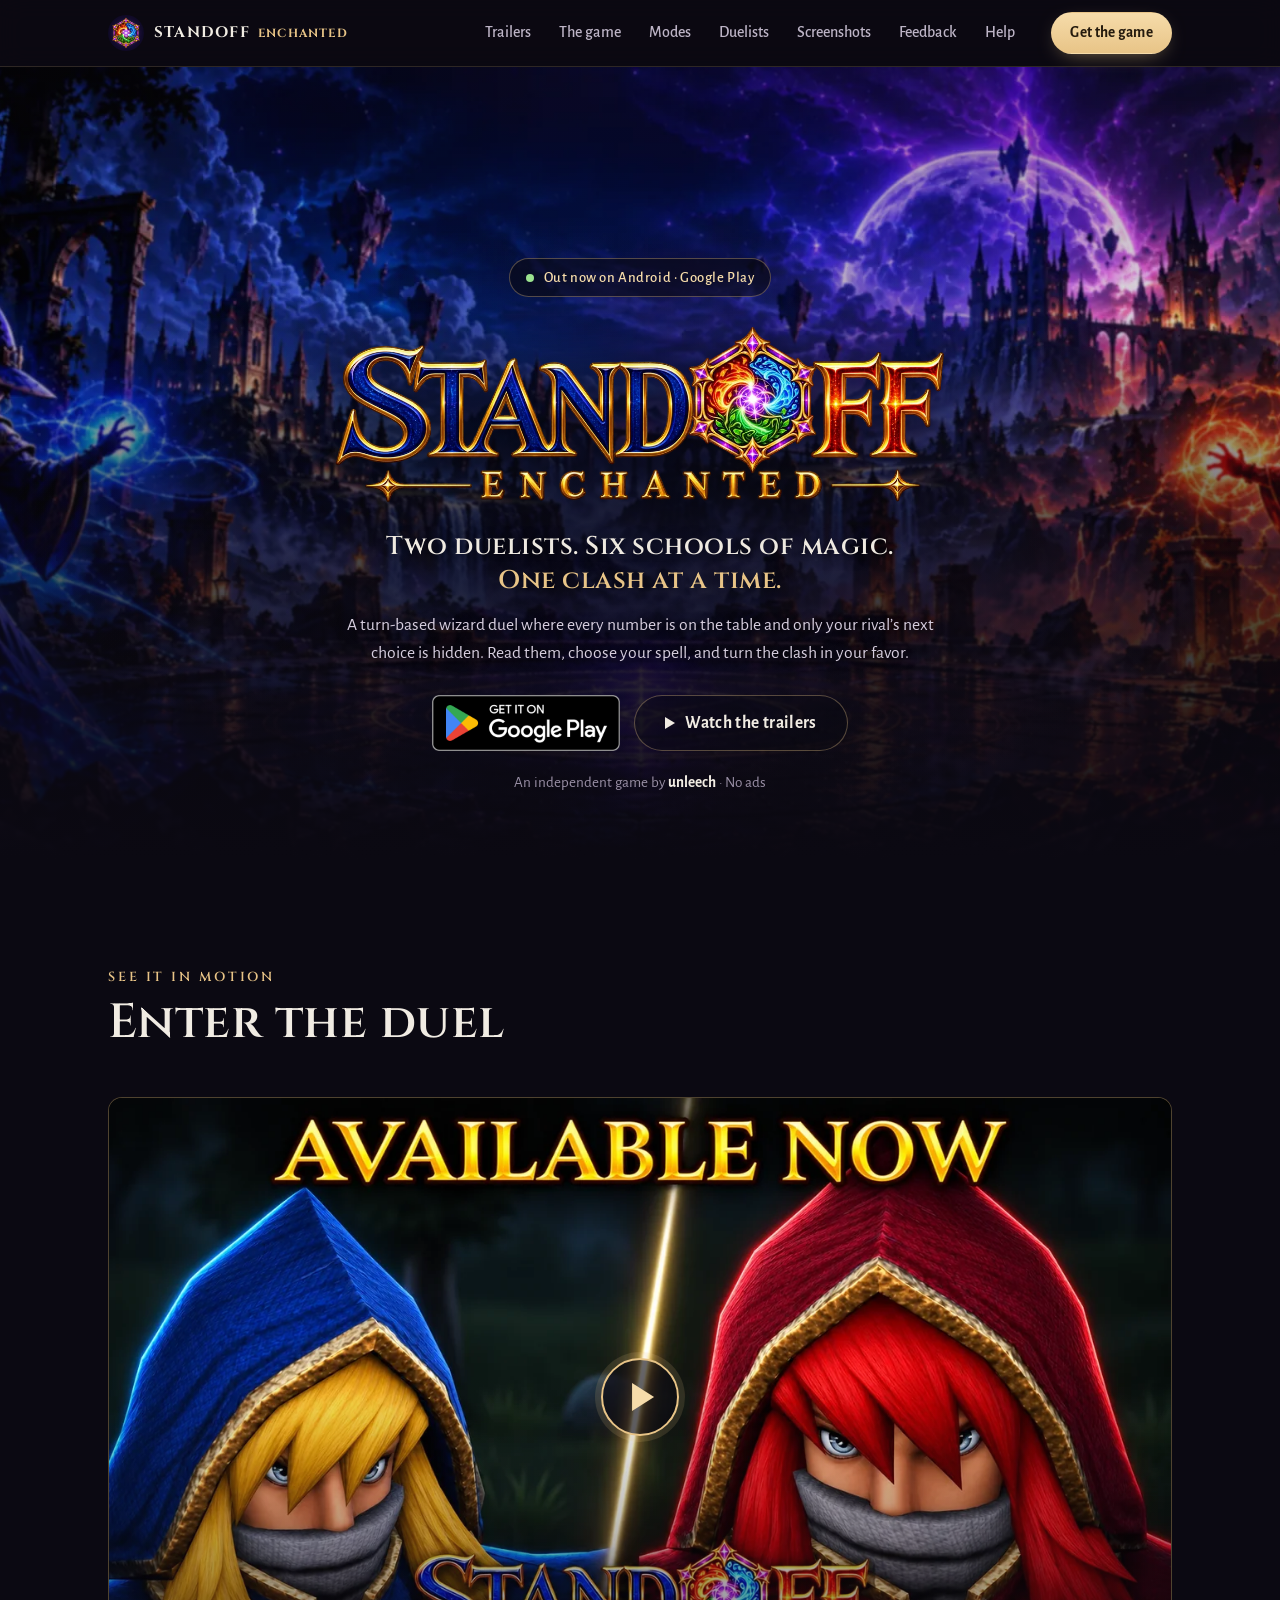
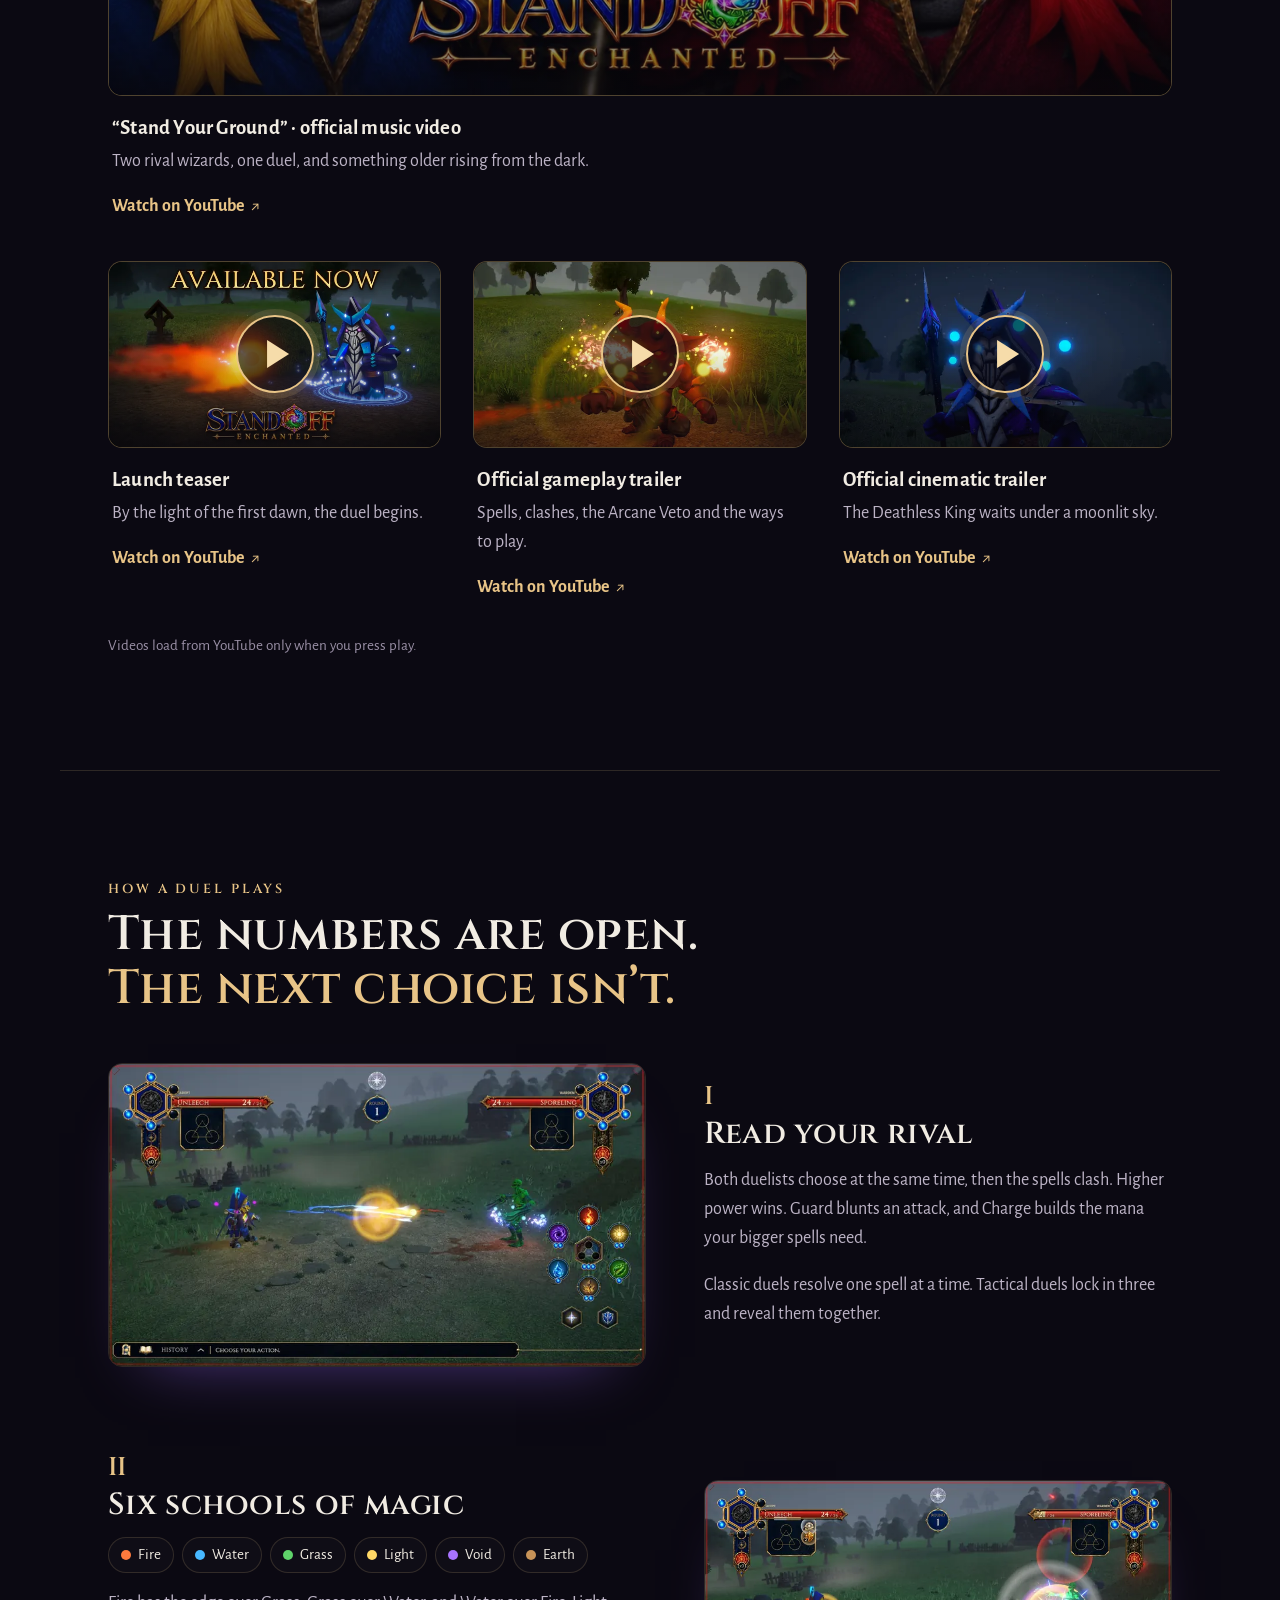
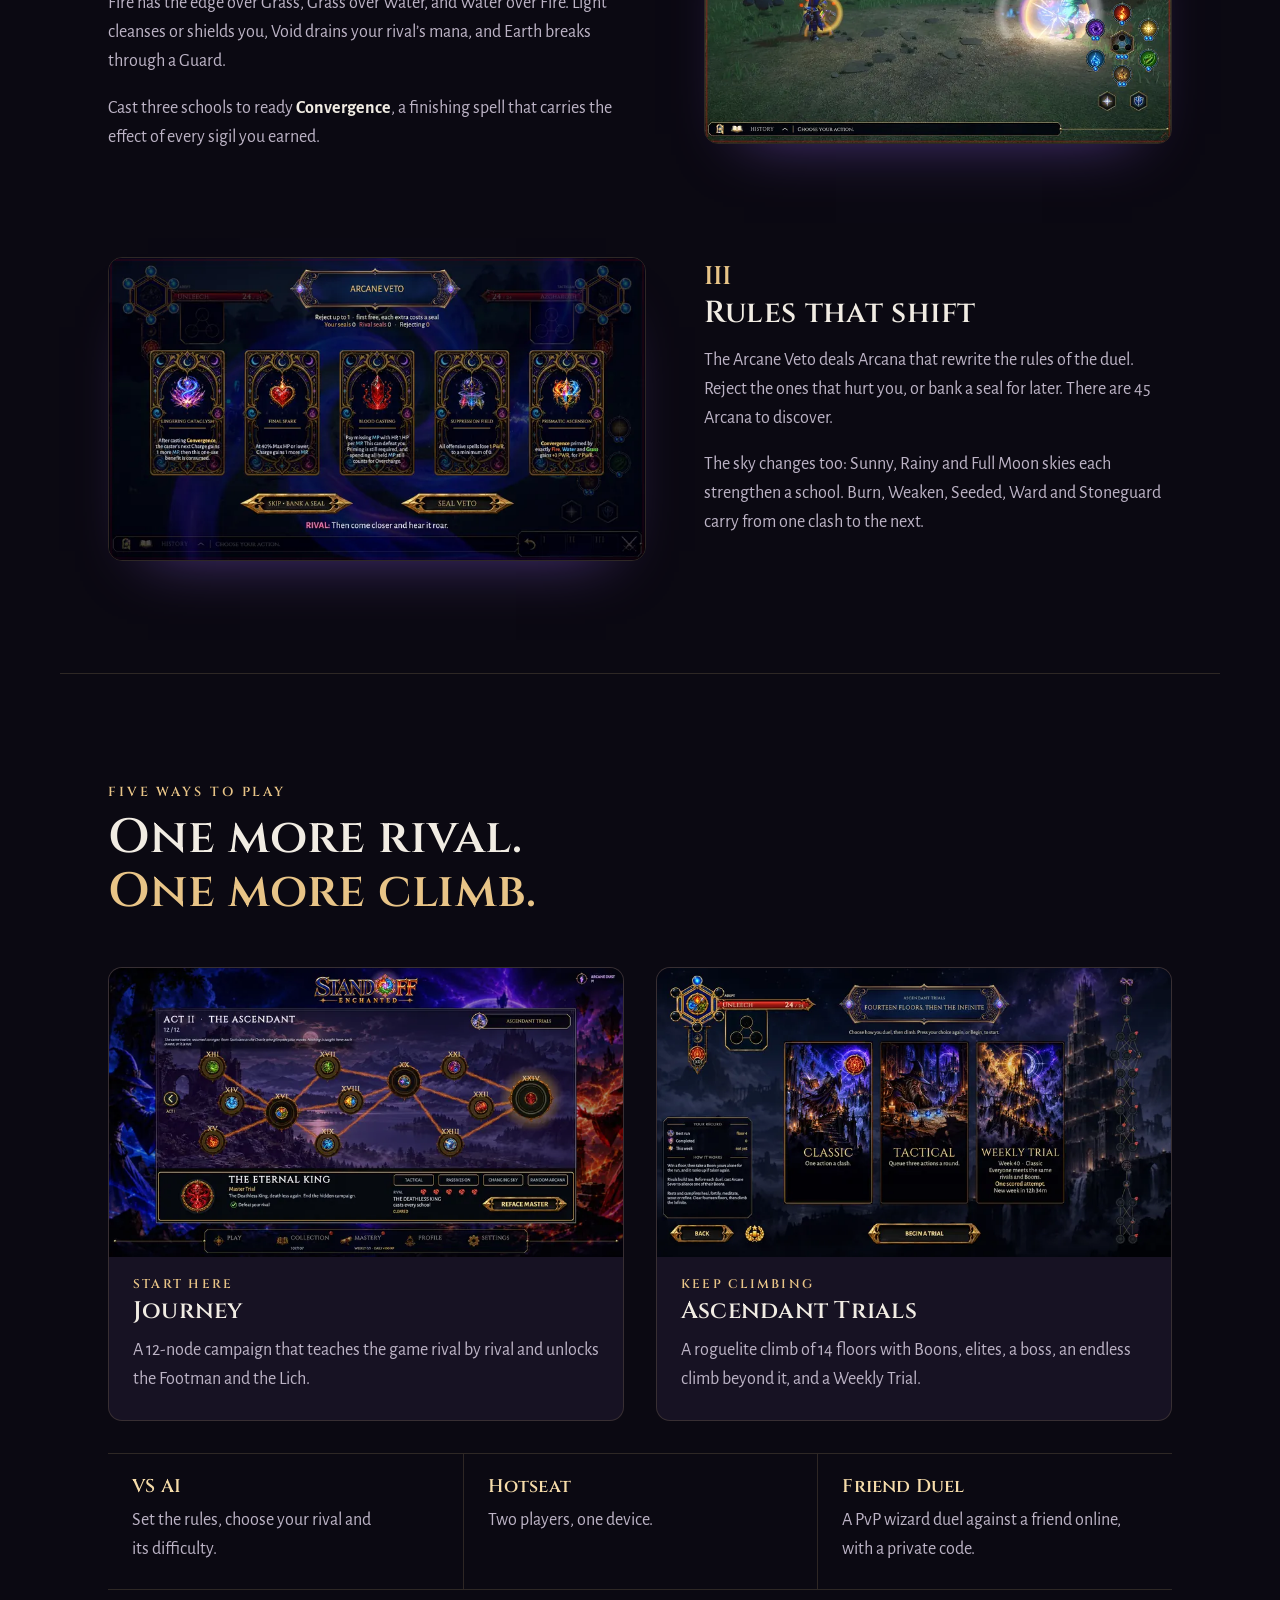
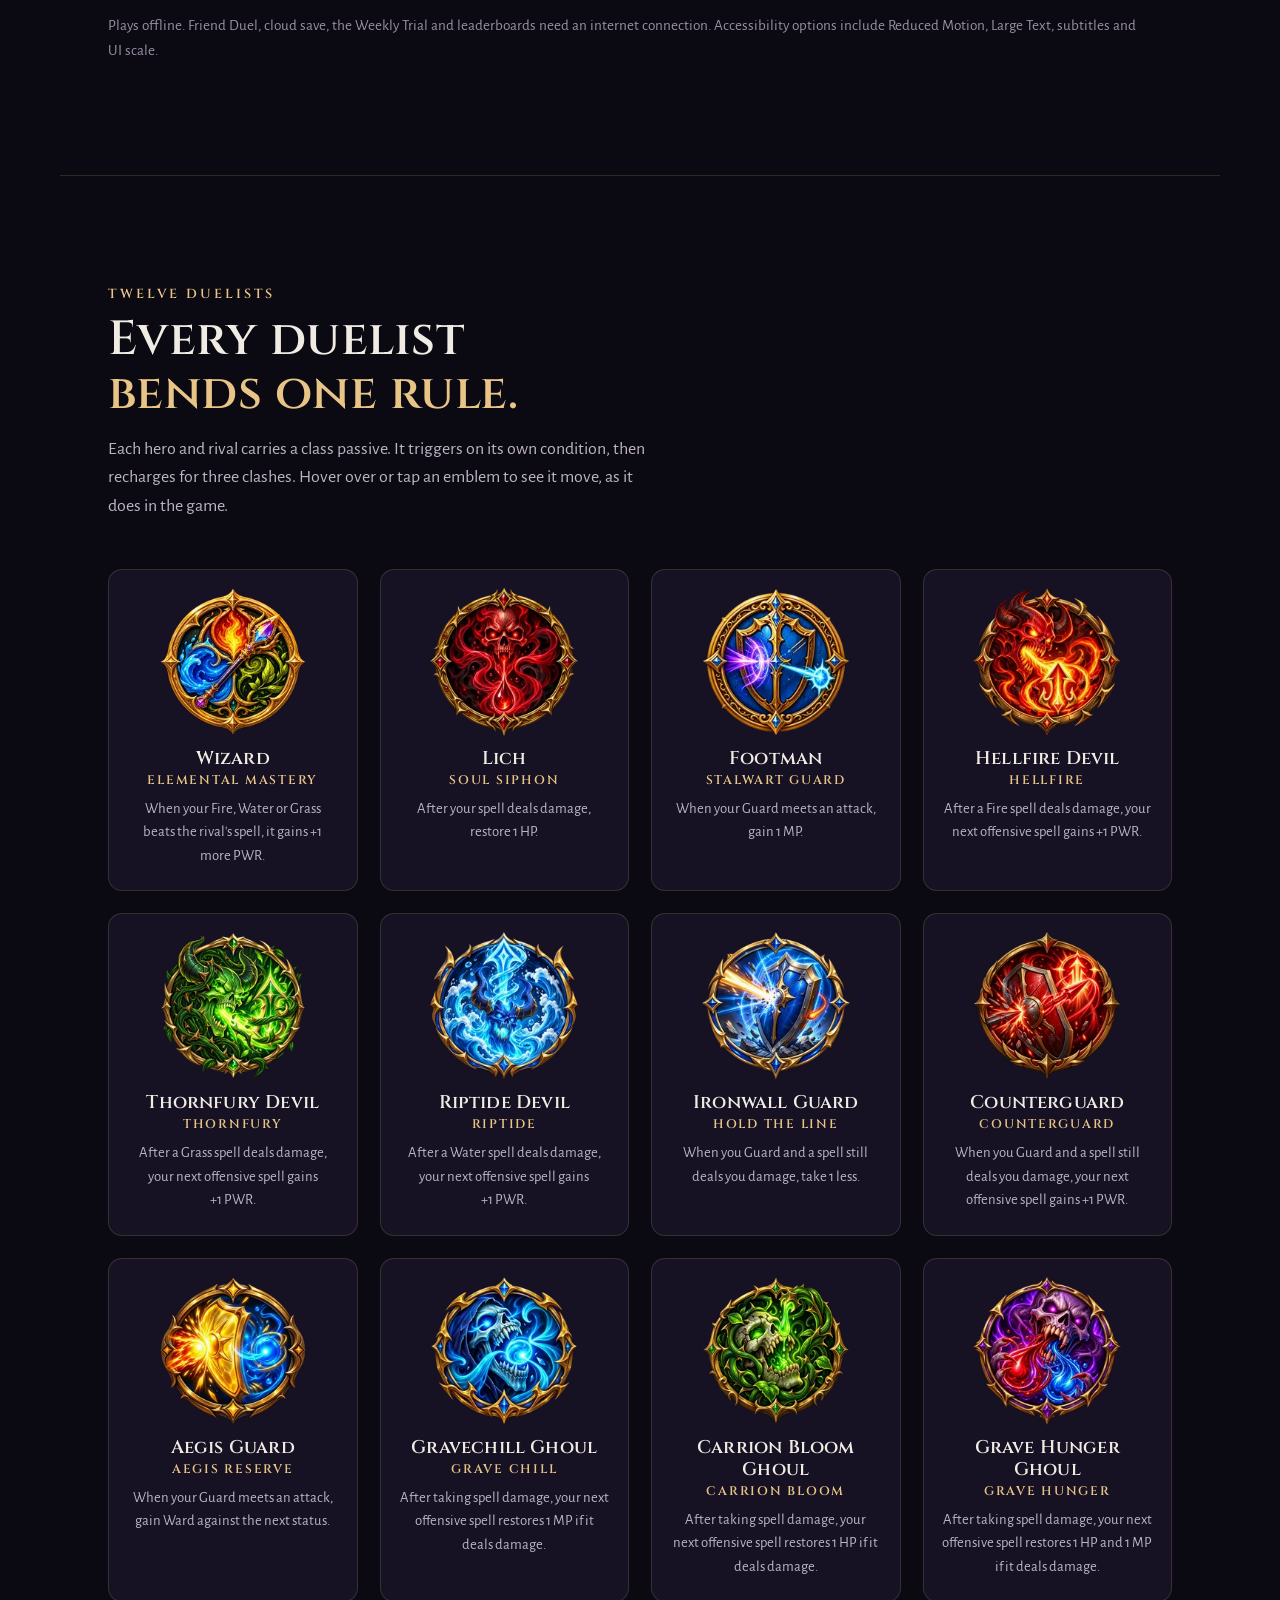
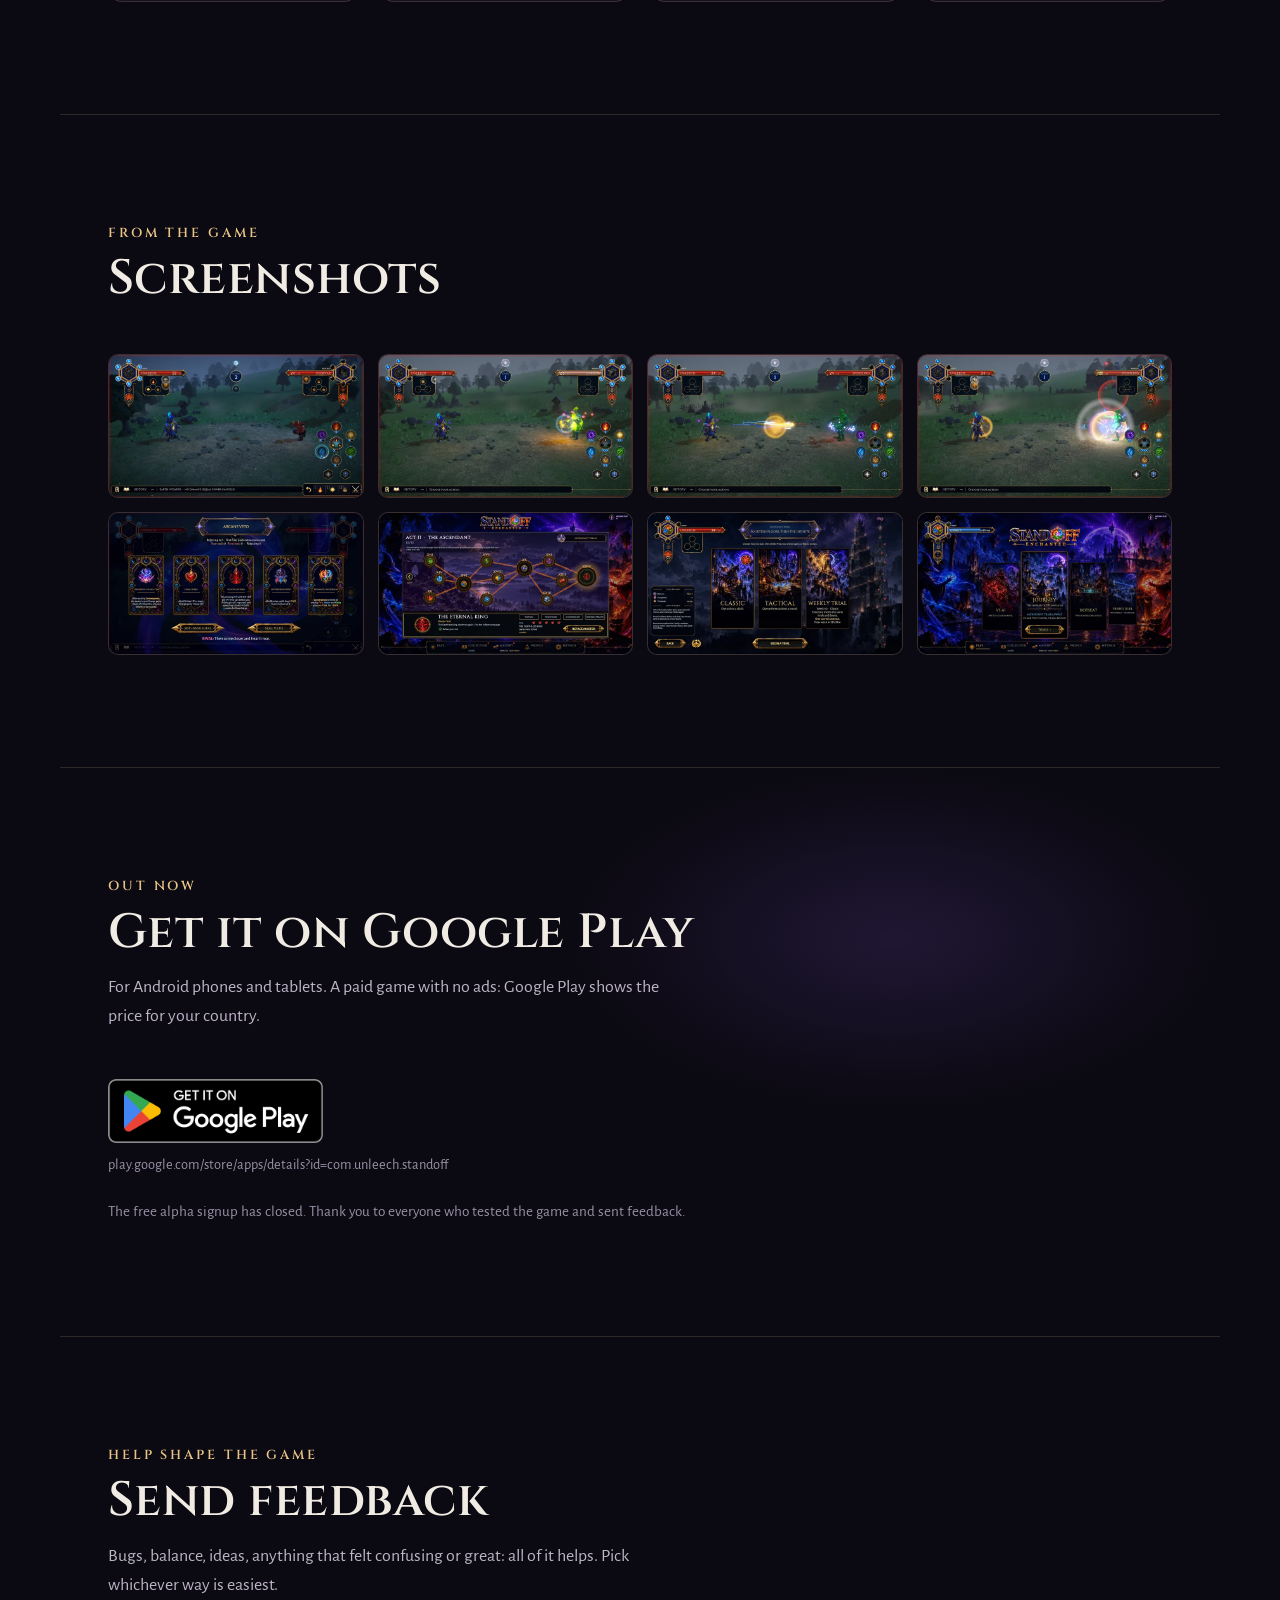
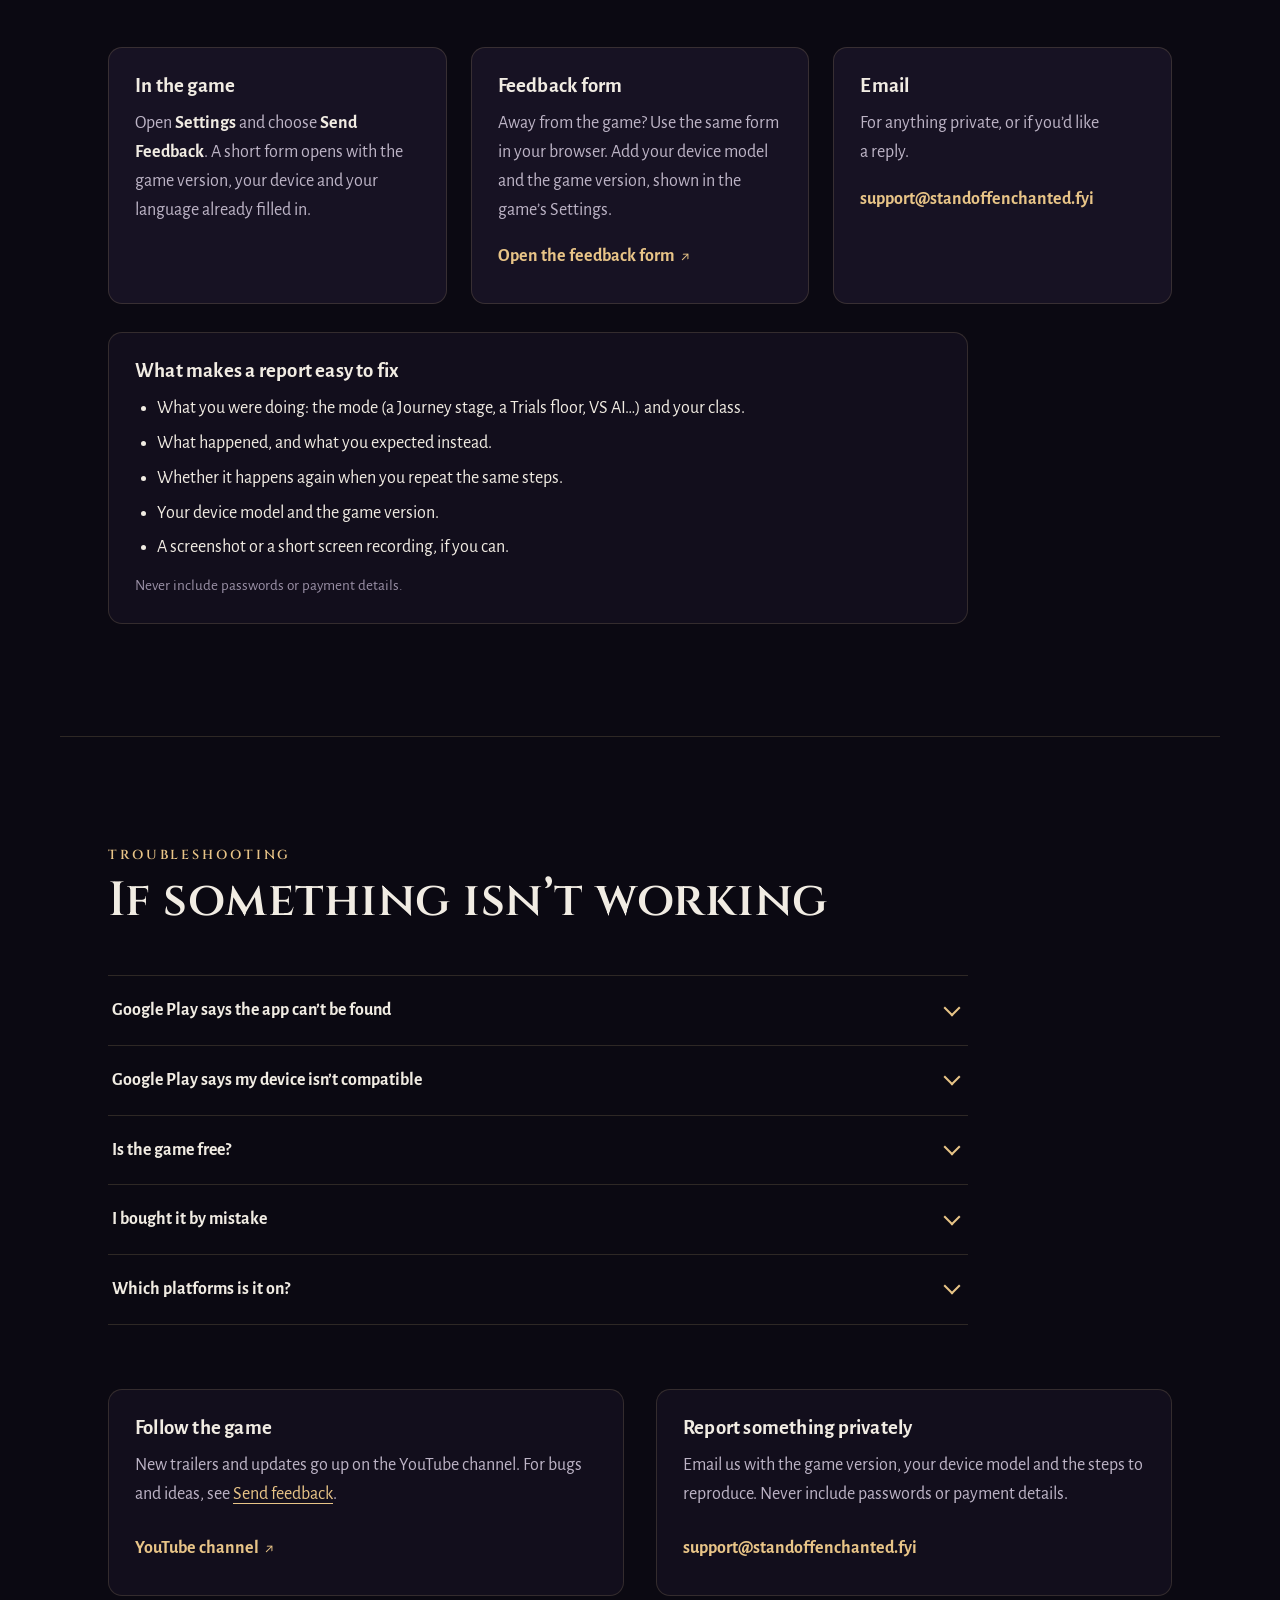
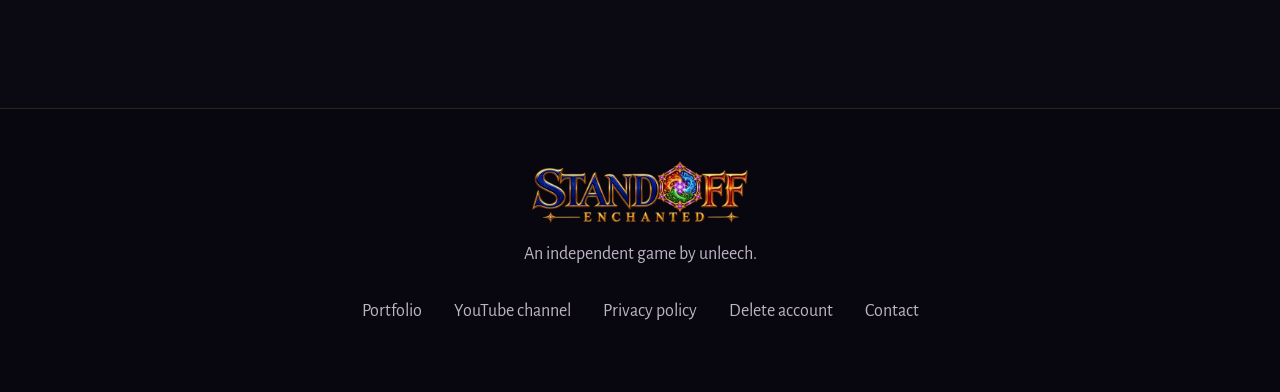
==== index.html @ fff264c3 "No em dashes: the title uses a pipe, the portfolio blurbs a colon or a full stop Co-Authored-By: Cla" ====
<!doctype html>
<html lang="en">
<head>
<meta charset="utf-8">
<meta name="viewport" content="width=device-width,initial-scale=1">
<title>StandOff: Enchanted | Turn-Based Wizard Duels on Android</title>
<meta name="description" content="StandOff: Enchanted is a turn-based wizard duel strategy game by unleech: read your rival, choose your spell, win the clash. Out now on Android.">
<meta name="theme-color" content="#0b0912">
<meta property="og:type" content="website">
<meta property="og:site_name" content="StandOff: Enchanted">
<meta property="og:title" content="StandOff: Enchanted | Turn-Based Wizard Duels on Android">
<meta property="og:description" content="A turn-based wizard duel of spells and mind games. Read your rival, choose your magic, win the clash.">
<meta property="og:url" content="https://standoffenchanted.fyi/">
<meta property="og:image" content="https://standoffenchanted.fyi/assets/og-image.jpg">
<meta property="og:image:width" content="1200">
<meta property="og:image:height" content="630">
<meta property="og:image:alt" content="The StandOff: Enchanted logo over two mages facing each other across a moonlit arena">
<meta name="twitter:card" content="summary_large_image">
<link rel="canonical" href="https://standoffenchanted.fyi/">
<link rel="icon" href="assets/icon.webp">
<link rel="preconnect" href="https://fonts.googleapis.com">
<link rel="preconnect" href="https://fonts.gstatic.com" crossorigin>
<link rel="stylesheet" href="https://fonts.googleapis.com/css2?family=Cinzel:wght@500;600;700&family=Alegreya+Sans:ital,wght@0,400;0,500;0,700;1,400&display=swap">
<link rel="stylesheet" href="style.css">
<script type="application/ld+json">
{
  "@context": "https://schema.org",
  "@graph": [
    {
      "@type": "WebSite",
      "@id": "https://standoffenchanted.fyi/#website",
      "url": "https://standoffenchanted.fyi/",
      "name": "StandOff: Enchanted",
      "publisher": { "@id": "https://standoffenchanted.fyi/#unleech" }
    },
    {
      "@type": "Person",
      "@id": "https://standoffenchanted.fyi/#unleech",
      "name": "unleech",
      "url": "https://standoffenchanted.fyi/portfolio/",
      "email": "mailto:support@standoffenchanted.fyi",
      "sameAs": [
        "https://www.youtube.com/@StandOffEnchanted"
      ]
    },
    {
      "@type": "VideoGame",
      "@id": "https://standoffenchanted.fyi/#game",
      "name": "StandOff: Enchanted",
      "url": "https://standoffenchanted.fyi/",
      "description": "A turn-based wizard duel strategy game. Two duelists, six schools of magic, one clash at a time. Read your rival, choose your spell, and turn the clash in your favor.",
      "keywords": "wizard duel, turn-based strategy, spell battle, fantasy duel, magic, PvP, roguelite",
      "image": "https://standoffenchanted.fyi/assets/og-image.jpg",
      "genre": ["Strategy", "Turn-based strategy", "Fantasy"],
      "gamePlatform": "Android",
      "operatingSystem": "Android",
      "applicationCategory": "Game",
      "playMode": ["SinglePlayer", "MultiPlayer"],
      "author": { "@id": "https://standoffenchanted.fyi/#unleech" },
      "publisher": { "@id": "https://standoffenchanted.fyi/#unleech" },
      "sameAs": [
        "https://www.youtube.com/@StandOffEnchanted",
        "https://play.google.com/store/apps/details?id=com.unleech.standoff"
      ],
      "trailer": [
        {
          "@type": "VideoObject",
          "name": "StandOff: Enchanted \"Stand Your Ground\" (Official Music Video)",
          "description": "Two rival wizards, one duel, and the Lich rising from the dark: the release music video for StandOff: Enchanted, captured in-engine.",
          "thumbnailUrl": "https://standoffenchanted.fyi/assets/video-stand-your-ground-1280.webp",
          "uploadDate": "2026-11-18",
          "contentUrl": "https://www.youtube.com/watch?v=Rv-2TmdNcKw",
          "embedUrl": "https://www.youtube-nocookie.com/embed/Rv-2TmdNcKw"
        },
        {
          "@type": "VideoObject",
          "name": "StandOff: Enchanted Launch Teaser",
          "description": "By the light of the first dawn, the duel begins: the launch teaser for StandOff: Enchanted, available now on Android.",
          "thumbnailUrl": "https://standoffenchanted.fyi/assets/video-launch-teaser-1280.webp",
          "uploadDate": "2026-11-18",
          "contentUrl": "https://www.youtube.com/watch?v=oHeJEBrJeYE",
          "embedUrl": "https://www.youtube-nocookie.com/embed/oHeJEBrJeYE"
        },
        {
          "@type": "VideoObject",
          "name": "StandOff: Enchanted Official Gameplay Trailer",
          "description": "Spells, clashes, the Arcane Veto and the ways to play StandOff: Enchanted.",
          "thumbnailUrl": "https://standoffenchanted.fyi/assets/trailer-gameplay-1280.webp",
          "uploadDate": "2026-10-11T08:45:10-07:00",
          "contentUrl": "https://www.youtube.com/watch?v=BT8yfz2o8-w",
          "embedUrl": "https://www.youtube-nocookie.com/embed/BT8yfz2o8-w"
        },
        {
          "@type": "VideoObject",
          "name": "StandOff: Enchanted Official Cinematic Trailer",
          "description": "The in-engine cinematic trailer for StandOff: Enchanted.",
          "thumbnailUrl": "https://standoffenchanted.fyi/assets/trailer-cinematic-1280.webp",
          "uploadDate": "2026-10-11T08:40:23-07:00",
          "contentUrl": "https://www.youtube.com/watch?v=JE1uVvTyiss",
          "embedUrl": "https://www.youtube-nocookie.com/embed/JE1uVvTyiss"
        }
      ]
    }
  ]
}
</script>
</head>
<body>
<a class="skip" href="#main">Skip to content</a>

<header class="site-header">
  <div class="bar">
    <a class="brand" href="#top" aria-label="StandOff: Enchanted, back to top">
      <img src="assets/icon.webp" width="36" height="36" alt="">
      <span>StandOff <em>Enchanted</em></span>
    </a>
    <nav class="nav" aria-label="Sections">
      <a href="#trailers">Trailers</a>
      <a href="#game">The game</a>
      <a href="#modes">Modes</a>
      <a href="#duelists">Duelists</a>
      <a href="#screenshots">Screenshots</a>
      <a href="#feedback">Feedback</a>
      <a href="#help">Help</a>
    </nav>
    <a class="btn btn-gold btn-small" href="#join">Get the game</a>
  </div>
</header>

<main id="main">

  <!-- 1. Introduction -->
  <section class="hero" id="top" aria-labelledby="hero-title">
    <picture class="hero-bg">
      <source type="image/webp" srcset="assets/hero-art-960.webp 960w, assets/hero-art-1872.webp 1872w" sizes="100vw">
      <img src="assets/hero-art-1872.webp" width="1872" height="840" alt="" fetchpriority="high">
    </picture>
    <div class="hero-inner">
      <p class="status"><span class="pulse" aria-hidden="true"></span>Out now on Android · Google Play</p>
      <h1 id="hero-title" class="logo">
        <img src="assets/logo-1200.webp" srcset="assets/logo-600.webp 600w, assets/logo-1200.webp 1200w" sizes="(max-width: 700px) 88vw, 620px" width="1200" height="388" alt="StandOff: Enchanted">
        <img class="logo-emblem" data-motion="assets/logo-emblem.webp" width="250" height="250" alt="" hidden>
      </h1>
      <p class="tagline">Two duelists. Six schools of magic. <span>One clash at a time.</span></p>
      <p class="pitch">A turn-based wizard duel where every number is on the table and only your rival’s next choice is hidden. Read them, choose your spell, and turn the clash in your favor.</p>
      <div class="hero-actions">
        <a class="play-badge play-badge-large" href="https://play.google.com/store/apps/details?id=com.unleech.standoff" rel="noopener" target="_blank"><img src="assets/google-play-badge.png" width="564" height="168" alt="Get it on Google Play"></a>
        <a class="btn btn-ghost btn-large" href="#trailers"><span aria-hidden="true" class="tri"></span>Watch the trailers</a>
      </div>
      <p class="byline">An independent game by <strong>unleech</strong> · No ads</p>
    </div>
  </section>

  <!-- 2. Trailers -->
  <section class="section" id="trailers" aria-labelledby="trailers-title">
    <div class="section-head">
      <p class="kicker">See it in motion</p>
      <h2 id="trailers-title">Enter the duel</h2>
    </div>
    <div class="trailers">
      <article class="trailer trailer-feature">
        <a class="trailer-frame" href="https://www.youtube.com/watch?v=Rv-2TmdNcKw" data-video="Rv-2TmdNcKw" data-title="StandOff: Enchanted &quot;Stand Your Ground&quot; (Official Music Video)" rel="noopener" target="_blank">
          <img src="assets/video-stand-your-ground-1280.webp" srcset="assets/video-stand-your-ground-640.webp 640w, assets/video-stand-your-ground-1280.webp 1280w" sizes="(max-width: 860px) 92vw, 1152px" width="1280" height="720" loading="lazy" alt="The blue Wizard and the Crimson Magister face to face in their hoods, from the Stand Your Ground music video">
          <span class="play" aria-hidden="true"></span>
          <span class="sr-only">Play the Stand Your Ground music video</span>
        </a>
        <div class="trailer-copy">
          <h3>&ldquo;Stand Your Ground&rdquo; &middot; official music video</h3>
          <p>Two rival wizards, one duel, and something older rising from the dark.</p>
          <a class="text-link" href="https://www.youtube.com/watch?v=Rv-2TmdNcKw" rel="noopener" target="_blank">Watch on YouTube</a>
        </div>
      </article>
      <article class="trailer">
        <a class="trailer-frame" href="https://www.youtube.com/watch?v=oHeJEBrJeYE" data-video="oHeJEBrJeYE" data-title="StandOff: Enchanted Launch Teaser" rel="noopener" target="_blank">
          <img src="assets/video-launch-teaser-1280.webp" srcset="assets/video-launch-teaser-640.webp 640w, assets/video-launch-teaser-1280.webp 1280w" sizes="(max-width: 860px) 92vw, 380px" width="1280" height="720" loading="lazy" alt="A fireball streaks at the Lich in his glowing rune circle, from the launch teaser">
          <span class="play" aria-hidden="true"></span>
          <span class="sr-only">Play the launch teaser</span>
        </a>
        <div class="trailer-copy">
          <h3>Launch teaser</h3>
          <p>By the light of the first dawn, the duel begins.</p>
          <a class="text-link" href="https://www.youtube.com/watch?v=oHeJEBrJeYE" rel="noopener" target="_blank">Watch on YouTube</a>
        </div>
      </article>
      <article class="trailer">
        <a class="trailer-frame" href="https://www.youtube.com/watch?v=BT8yfz2o8-w" data-video="BT8yfz2o8-w" data-title="StandOff: Enchanted Official Gameplay Trailer" rel="noopener" target="_blank">
          <img src="assets/trailer-gameplay-1280.webp" srcset="assets/trailer-gameplay-640.webp 640w, assets/trailer-gameplay-1280.webp 1280w" sizes="(max-width: 860px) 92vw, 380px" width="1280" height="720" loading="lazy" alt="A fire devil gathers flame in a sunlit arena, from the gameplay trailer">
          <span class="play" aria-hidden="true"></span>
          <span class="sr-only">Play the official gameplay trailer</span>
        </a>
        <div class="trailer-copy">
          <h3>Official gameplay trailer</h3>
          <p>Spells, clashes, the Arcane Veto and the ways to play.</p>
          <a class="text-link" href="https://www.youtube.com/watch?v=BT8yfz2o8-w" rel="noopener" target="_blank">Watch on YouTube</a>
        </div>
      </article>
      <article class="trailer">
        <a class="trailer-frame" href="https://www.youtube.com/watch?v=JE1uVvTyiss" data-video="JE1uVvTyiss" data-title="StandOff: Enchanted Official Cinematic Trailer" rel="noopener" target="_blank">
          <img src="assets/trailer-cinematic-1280.webp" srcset="assets/trailer-cinematic-640.webp 640w, assets/trailer-cinematic-1280.webp 1280w" sizes="(max-width: 860px) 92vw, 380px" width="1280" height="720" loading="lazy" alt="The Lich stands under a night sky, glowing orbs circling it, from the cinematic trailer">
          <span class="play" aria-hidden="true"></span>
          <span class="sr-only">Play the official cinematic trailer</span>
        </a>
        <div class="trailer-copy">
          <h3>Official cinematic trailer</h3>
          <p>The Deathless King waits under a moonlit sky.</p>
          <a class="text-link" href="https://www.youtube.com/watch?v=JE1uVvTyiss" rel="noopener" target="_blank">Watch on YouTube</a>
        </div>
      </article>
    </div>
    <p class="note">Videos load from YouTube only when you press play.</p>
  </section>

  <!-- 3a. Gameplay highlights -->
  <section class="section" id="game" aria-labelledby="game-title">
    <div class="section-head">
      <p class="kicker">How a duel plays</p>
      <h2 id="game-title">The numbers are open. <span class="gold">The next choice isn’t.</span></h2>
    </div>

    <div class="feature">
      <figure class="feature-art">
        <img src="assets/shot-03-clash-1600.webp" srcset="assets/shot-03-clash-800.webp 800w, assets/shot-03-clash-1600.webp 1600w" sizes="(max-width: 860px) 92vw, 640px" width="1600" height="900" loading="lazy" alt="Two spells meet in the middle of the arena as the duelists clash">
      </figure>
      <div class="feature-copy">
        <p class="feature-num">I</p>
        <h3>Read your rival</h3>
        <p>Both duelists choose at the same time, then the spells clash. Higher power wins. Guard blunts an attack, and Charge builds the mana your bigger spells need.</p>
        <p>Classic duels resolve one spell at a time. Tactical duels lock in three and reveal them together.</p>
      </div>
    </div>

    <div class="feature flip">
      <figure class="feature-art">
        <img src="assets/shot-01-convergence-1600.webp" srcset="assets/shot-01-convergence-800.webp 800w, assets/shot-01-convergence-1600.webp 1600w" sizes="(max-width: 860px) 92vw, 640px" width="1600" height="900" loading="lazy" alt="Convergence, the finishing spell, bursts against the rival">
      </figure>
      <div class="feature-copy">
        <p class="feature-num">II</p>
        <h3>Six schools of magic</h3>
        <ul class="schools" aria-label="The six schools">
          <li><span class="sw fire"></span>Fire</li><li><span class="sw water"></span>Water</li><li><span class="sw grass"></span>Grass</li>
          <li><span class="sw light"></span>Light</li><li><span class="sw void"></span>Void</li><li><span class="sw earth"></span>Earth</li>
        </ul>
        <p>Fire has the edge over Grass, Grass over Water, and Water over Fire. Light cleanses or shields you, Void drains your rival’s mana, and Earth breaks through a Guard.</p>
        <p>Cast three schools to ready <strong>Convergence</strong>, a finishing spell that carries the effect of every sigil you earned.</p>
      </div>
    </div>

    <div class="feature">
      <figure class="feature-art">
        <img src="assets/shot-04-arcane-veto-1600.webp" srcset="assets/shot-04-arcane-veto-800.webp 800w, assets/shot-04-arcane-veto-1600.webp 1600w" sizes="(max-width: 860px) 92vw, 640px" width="1600" height="900" loading="lazy" alt="The Arcane Veto: five Arcana cards laid out to seal or keep">
      </figure>
      <div class="feature-copy">
        <p class="feature-num">III</p>
        <h3>Rules that shift</h3>
        <p>The Arcane Veto deals Arcana that rewrite the rules of the duel. Reject the ones that hurt you, or bank a seal for later. There are 45 Arcana to discover.</p>
        <p>The sky changes too: Sunny, Rainy and Full Moon skies each strengthen a school. Burn, Weaken, Seeded, Ward and Stoneguard carry from one clash to the next.</p>
      </div>
    </div>
  </section>

  <!-- 3b. Game modes -->
  <section class="section" id="modes" aria-labelledby="modes-title">
    <div class="section-head">
      <p class="kicker">Five ways to play</p>
      <h2 id="modes-title">One more rival. <span class="gold">One more climb.</span></h2>
    </div>
    <div class="modes">
      <article class="mode">
        <img src="assets/shot-06-journey-800.webp" srcset="assets/shot-06-journey-800.webp 800w, assets/shot-06-journey-1600.webp 1600w" sizes="(max-width: 860px) 92vw, 380px" width="800" height="450" loading="lazy" alt="The Journey map, a path of rival nodes across a moonlit landscape">
        <div class="mode-copy">
          <p class="mode-tag">Start here</p>
          <h3>Journey</h3>
          <p>A 12-node campaign that teaches the game rival by rival and unlocks the Footman and the Lich.</p>
        </div>
      </article>
      <article class="mode">
        <img src="assets/shot-07-ascendant-trials-800.webp" srcset="assets/shot-07-ascendant-trials-800.webp 800w, assets/shot-07-ascendant-trials-1600.webp 1600w" sizes="(max-width: 860px) 92vw, 380px" width="800" height="450" loading="lazy" alt="Ascendant Trials, choosing between Classic, Tactical and the Weekly Trial">
        <div class="mode-copy">
          <p class="mode-tag">Keep climbing</p>
          <h3>Ascendant Trials</h3>
          <p>A roguelite climb of 14 floors with Boons, elites, a boss, an endless climb beyond it, and a Weekly Trial.</p>
        </div>
      </article>
    </div>
    <ul class="mode-list">
      <li><h3>VS AI</h3><p>Set the rules, choose your rival and its difficulty.</p></li>
      <li><h3>Hotseat</h3><p>Two players, one device.</p></li>
      <li><h3>Friend Duel</h3><p>A PvP wizard duel against a friend online, with a private code.</p></li>
    </ul>
    <p class="note">Plays offline. Friend Duel, cloud save, the Weekly Trial and leaderboards need an internet connection. Accessibility options include Reduced Motion, Large Text, subtitles and UI scale.</p>
  </section>

  <!-- 3b. Duelists -->
  <section class="section" id="duelists" aria-labelledby="duelists-title">
    <div class="section-head">
      <p class="kicker">Twelve duelists</p>
      <h2 id="duelists-title">Every duelist <span class="gold">bends one rule.</span></h2>
      <p class="lede">Each hero and rival carries a class passive. It triggers on its own condition, then recharges for three clashes. Hover over or tap an emblem to see it move, as it does in the game.</p>
    </div>
    <ul class="duelists">
      <li class="duelist" tabindex="0">
        <img src="assets/duelists/wizard.webp" data-motion="assets/duelists/wizard-motion.webp" width="200" height="200" loading="lazy" alt="The Wizard's class emblem, Elemental Mastery">
        <h3>Wizard</h3>
        <p class="passive">Elemental Mastery</p>
        <p>When your Fire, Water or Grass beats the rival&#x27;s spell, it gains +1 more PWR.</p>
      </li>
      <li class="duelist" tabindex="0">
        <img src="assets/duelists/lich.webp" data-motion="assets/duelists/lich-motion.webp" width="200" height="200" loading="lazy" alt="The Lich's class emblem, Soul Siphon">
        <h3>Lich</h3>
        <p class="passive">Soul Siphon</p>
        <p>After your spell deals damage, restore 1 HP.</p>
      </li>
      <li class="duelist" tabindex="0">
        <img src="assets/duelists/footman.webp" data-motion="assets/duelists/footman-motion.webp" width="200" height="200" loading="lazy" alt="The Footman's class emblem, Stalwart Guard">
        <h3>Footman</h3>
        <p class="passive">Stalwart Guard</p>
        <p>When your Guard meets an attack, gain 1 MP.</p>
      </li>
      <li class="duelist" tabindex="0">
        <img src="assets/duelists/hellfire-devil.webp" data-motion="assets/duelists/hellfire-devil-motion.webp" width="200" height="200" loading="lazy" alt="The Hellfire Devil's class emblem, Hellfire">
        <h3>Hellfire Devil</h3>
        <p class="passive">Hellfire</p>
        <p>After a Fire spell deals damage, your next offensive spell gains +1 PWR.</p>
      </li>
      <li class="duelist" tabindex="0">
        <img src="assets/duelists/thornfury-devil.webp" data-motion="assets/duelists/thornfury-devil-motion.webp" width="200" height="200" loading="lazy" alt="The Thornfury Devil's class emblem, Thornfury">
        <h3>Thornfury Devil</h3>
        <p class="passive">Thornfury</p>
        <p>After a Grass spell deals damage, your next offensive spell gains +1 PWR.</p>
      </li>
      <li class="duelist" tabindex="0">
        <img src="assets/duelists/riptide-devil.webp" data-motion="assets/duelists/riptide-devil-motion.webp" width="200" height="200" loading="lazy" alt="The Riptide Devil's class emblem, Riptide">
        <h3>Riptide Devil</h3>
        <p class="passive">Riptide</p>
        <p>After a Water spell deals damage, your next offensive spell gains +1 PWR.</p>
      </li>
      <li class="duelist" tabindex="0">
        <img src="assets/duelists/ironwall-guard.webp" data-motion="assets/duelists/ironwall-guard-motion.webp" width="200" height="200" loading="lazy" alt="The Ironwall Guard's class emblem, Hold the Line">
        <h3>Ironwall Guard</h3>
        <p class="passive">Hold the Line</p>
        <p>When you Guard and a spell still deals you damage, take 1 less.</p>
      </li>
      <li class="duelist" tabindex="0">
        <img src="assets/duelists/counterguard.webp" data-motion="assets/duelists/counterguard-motion.webp" width="200" height="200" loading="lazy" alt="The Counterguard's class emblem, Counterguard">
        <h3>Counterguard</h3>
        <p class="passive">Counterguard</p>
        <p>When you Guard and a spell still deals you damage, your next offensive spell gains +1 PWR.</p>
      </li>
      <li class="duelist" tabindex="0">
        <img src="assets/duelists/aegis-guard.webp" data-motion="assets/duelists/aegis-guard-motion.webp" width="200" height="200" loading="lazy" alt="The Aegis Guard's class emblem, Aegis Reserve">
        <h3>Aegis Guard</h3>
        <p class="passive">Aegis Reserve</p>
        <p>When your Guard meets an attack, gain Ward against the next status.</p>
      </li>
      <li class="duelist" tabindex="0">
        <img src="assets/duelists/gravechill-ghoul.webp" data-motion="assets/duelists/gravechill-ghoul-motion.webp" width="200" height="200" loading="lazy" alt="The Gravechill Ghoul's class emblem, Grave Chill">
        <h3>Gravechill Ghoul</h3>
        <p class="passive">Grave Chill</p>
        <p>After taking spell damage, your next offensive spell restores 1 MP if it deals damage.</p>
      </li>
      <li class="duelist" tabindex="0">
        <img src="assets/duelists/carrion-bloom-ghoul.webp" data-motion="assets/duelists/carrion-bloom-ghoul-motion.webp" width="200" height="200" loading="lazy" alt="The Carrion Bloom Ghoul's class emblem, Carrion Bloom">
        <h3>Carrion Bloom Ghoul</h3>
        <p class="passive">Carrion Bloom</p>
        <p>After taking spell damage, your next offensive spell restores 1 HP if it deals damage.</p>
      </li>
      <li class="duelist" tabindex="0">
        <img src="assets/duelists/grave-hunger-ghoul.webp" data-motion="assets/duelists/grave-hunger-ghoul-motion.webp" width="200" height="200" loading="lazy" alt="The Grave Hunger Ghoul's class emblem, Grave Hunger">
        <h3>Grave Hunger Ghoul</h3>
        <p class="passive">Grave Hunger</p>
        <p>After taking spell damage, your next offensive spell restores 1 HP and 1 MP if it deals damage.</p>
      </li>
    </ul>
  </section>

  <!-- 4. Screenshots -->
  <section class="section" id="screenshots" aria-labelledby="shots-title">
    <div class="section-head">
      <p class="kicker">From the game</p>
      <h2 id="shots-title">Screenshots</h2>
    </div>
    <ul class="gallery">
      <li><a href="assets/shot-02-planning-1600.webp"><img src="assets/shot-02-planning-800.webp" width="800" height="450" loading="lazy" alt="Planning a turn, with the spell wheel and both duelists’ mana on screen"></a></li>
      <li><a href="assets/shot-05-guard-1600.webp"><img src="assets/shot-05-guard-800.webp" width="800" height="450" loading="lazy" alt="A Guard catches an incoming Grass spell"></a></li>
      <li><a href="assets/shot-03-clash-1600.webp"><img src="assets/shot-03-clash-800.webp" width="800" height="450" loading="lazy" alt="Two spells collide between the duelists"></a></li>
      <li><a href="assets/shot-01-convergence-1600.webp"><img src="assets/shot-01-convergence-800.webp" width="800" height="450" loading="lazy" alt="Convergence strikes the rival"></a></li>
      <li><a href="assets/shot-04-arcane-veto-1600.webp"><img src="assets/shot-04-arcane-veto-800.webp" width="800" height="450" loading="lazy" alt="The Arcane Veto with five Arcana cards"></a></li>
      <li><a href="assets/shot-06-journey-1600.webp"><img src="assets/shot-06-journey-800.webp" width="800" height="450" loading="lazy" alt="The Journey campaign map"></a></li>
      <li><a href="assets/shot-07-ascendant-trials-1600.webp"><img src="assets/shot-07-ascendant-trials-800.webp" width="800" height="450" loading="lazy" alt="Choosing an Ascendant Trial"></a></li>
      <li><a href="assets/shot-08-modes-1600.webp"><img src="assets/shot-08-modes-800.webp" width="800" height="450" loading="lazy" alt="The main menu with the game modes"></a></li>
    </ul>
  </section>

  <!-- 5. Get the game -->
  <section class="section join" id="join" aria-labelledby="join-title">
    <div class="section-head">
      <p class="kicker">Out now</p>
      <h2 id="join-title">Get it on Google Play</h2>
      <p class="lede">For Android phones and tablets. A paid game with no ads: Google Play shows the price for your&nbsp;country.</p>
    </div>
    <div class="get">
      <a class="play-badge play-badge-xl" href="https://play.google.com/store/apps/details?id=com.unleech.standoff" rel="noopener" target="_blank"><img src="assets/google-play-badge.png" width="564" height="168" alt="Get it on Google Play"></a>
      <p class="addr">play.google.com/store/apps/details?id=com.unleech.standoff</p>
    </div>
    <p class="note">The free alpha signup has closed. Thank you to everyone who tested the game and sent feedback.</p>
  </section>

  <!-- 6. Feedback: where to send it and what helps -->
  <section class="section" id="feedback" aria-labelledby="feedback-title">
    <div class="section-head">
      <p class="kicker">Help shape the game</p>
      <h2 id="feedback-title">Send feedback</h2>
      <p class="lede">Bugs, balance, ideas, anything that felt confusing or great: all of it helps. Pick whichever way is easiest.</p>
    </div>
    <div class="ways">
      <div>
        <h3>In the game</h3>
        <p>Open <strong>Settings</strong> and choose <strong>Send Feedback</strong>. A short form opens with the game version, your device and your language already filled in.</p>
      </div>
      <div>
        <h3>Feedback form</h3>
        <p>Away from the game? Use the same form in your browser. Add your device model and the game version, shown in the game’s Settings.</p>
        <p class="links"><a class="text-link" href="https://docs.google.com/forms/d/e/1FAIpQLScJ83Sd4wPuK_RCTvOiK8T6cuznb-36jdZtZd5dZwqGrHaTGQ/viewform" rel="noopener" target="_blank">Open the feedback form</a></p>
      </div>
      <div>
        <h3>Email</h3>
        <p>For anything private, or if you’d like a reply.</p>
        <p class="links"><a class="text-link" href="mailto:support@standoffenchanted.fyi?subject=StandOff%3A%20Enchanted%20feedback">support@standoffenchanted.fyi</a></p>
      </div>
    </div>
    <div class="include">
      <h3>What makes a report easy to fix</h3>
      <ul>
        <li>What you were doing: the mode (a Journey stage, a Trials floor, VS AI…) and your class.</li>
        <li>What happened, and what you expected instead.</li>
        <li>Whether it happens again when you repeat the same steps.</li>
        <li>Your device model and the game version.</li>
        <li>A screenshot or a short screen recording, if you can.</li>
      </ul>
      <p class="note">Never include passwords or payment details.</p>
    </div>
  </section>

  <!-- 7. Help and policies -->
  <section class="section" id="help" aria-labelledby="help-title">
    <div class="section-head">
      <p class="kicker">Troubleshooting</p>
      <h2 id="help-title">If something isn’t working</h2>
    </div>
    <div class="faq">
      <details>
        <summary>Google Play says the app can’t be found</summary>
        <p>Search Google Play for StandOff: Enchanted, or open the <a href="https://play.google.com/store/apps/details?id=com.unleech.standoff" rel="noopener" target="_blank">Play Store listing</a> directly. If it still doesn’t appear, your country or device may not be supported yet: email us your device model and country.</p>
      </details>
      <details>
        <summary>Google Play says my device isn’t compatible</summary>
        <p>StandOff: Enchanted is for Android phones and tablets, and some low-memory devices aren’t supported. Tell us your device model so we can check.</p>
      </details>
      <details>
        <summary>Is the game free?</summary>
        <p>No. StandOff: Enchanted is a paid game on Google Play, with no ads. Google Play shows the price for your country.</p>
      </details>
      <details>
        <summary>I bought it by mistake</summary>
        <p>Google Play handles purchases and refunds. Ask Google Play for a refund from your order history, or email us.</p>
      </details>
      <details>
        <summary>Which platforms is it on?</summary>
        <p>Android phones and tablets, through Google Play. Other platforms will be announced when they’re ready.</p>
      </details>
    </div>

    <div class="contact">
      <div>
        <h3>Follow the game</h3>
        <p>New trailers and updates go up on the YouTube channel. For bugs and ideas, see <a href="#feedback">Send feedback</a>.</p>
        <p class="links"><a class="text-link" href="https://www.youtube.com/@StandOffEnchanted" rel="noopener" target="_blank">YouTube channel</a></p>
      </div>
      <div>
        <h3>Report something privately</h3>
        <p>Email us with the game version, your device model and the steps to reproduce. Never include passwords or payment details.</p>
        <p class="links"><a class="text-link" href="mailto:support@standoffenchanted.fyi">support@standoffenchanted.fyi</a></p>
      </div>
    </div>
  </section>

</main>

<footer class="site-footer">
  <div class="foot-inner">
    <img class="foot-logo" src="assets/logo-600.webp" width="600" height="194" loading="lazy" alt="StandOff: Enchanted">
    <p>An independent game by unleech.</p>
    <nav class="foot-links" aria-label="Site and policies">
      <a href="/portfolio/">Portfolio</a>
      <a href="https://www.youtube.com/@StandOffEnchanted" rel="me noopener" target="_blank">YouTube channel</a>
      <a href="/privacy-policy.html">Privacy policy</a>
      <a href="/delete-account.html">Delete account</a>
      <a href="mailto:support@standoffenchanted.fyi">Contact</a>
    </nav>
  </div>
</footer>

<dialog class="viewer" aria-label="Screenshot">
  <img alt="">
  <button type="button" class="viewer-close" aria-label="Close screenshot">×</button>
</dialog>

<dialog class="viewer video-viewer" aria-label="Video">
  <div class="video-box"></div>
  <button type="button" class="viewer-close" aria-label="Close video">×</button>
</dialog>

<script src="site.js" defer></script>
<!-- Cloudflare Web Analytics: cookie-free visit counts (see the privacy policy) --><script type='module' src='https://static.cloudflareinsights.com/beacon.min.js' data-cf-beacon='{"token": "668414665a1d4cda9459548069fe21a7"}'></script><!-- End Cloudflare Web Analytics -->
</body>
</html>
---- style.css ----
/* StandOff: Enchanted — game page. Dark fantasy: deep night, violet magic, warm gold. */
/* Fallback faces sized to the web fonts (measured against Cinzel and Alegreya Sans), so the text keeps its size
   and lines when the fonts arrive: a first visit's swap no longer moves the page (Cloudflare CLS, 13 Nov 2026).
   A face whose local font is missing is skipped for the next in the stack. */
@font-face {
  font-family: 'Cinzel Fallback'; src: local('Georgia');
  size-adjust: 103.06%; ascent-override: 95.1%; descent-override: 35.9%; line-gap-override: 0%;
}
@font-face {
  font-family: 'Alegreya Sans Fallback'; src: local('Segoe UI');
  size-adjust: 86.05%; ascent-override: 93%; descent-override: 23.2%; line-gap-override: 0%;
}
@font-face {
  font-family: 'Alegreya Sans Fallback 2'; src: local('Roboto'), local('Arial');
  size-adjust: 83.67%; ascent-override: 95.6%; descent-override: 23.9%; line-gap-override: 0%;
}

:root {
  color-scheme: dark;
  --bg: #0b0912;
  --bg-2: #120e1c;
  --panel: #171223;
  --line: rgba(230, 197, 139, 0.16);
  --line-strong: rgba(230, 197, 139, 0.34);
  --text: #f1ece3;
  --muted: #bdb4c6;
  --dim: #9a90a6;
  --gold: #e8c487;
  --gold-hi: #f6dcaa;
  --gold-ink: #241a0d;
  --violet: #9c6bff;
  --violet-soft: rgba(156, 107, 255, 0.14);
  --focus: #d8b4ff;
  --radius: 14px;
  --gutter: clamp(16px, 4.5vw, 48px);
  --max: 1160px;
  --head: 'Cinzel', 'Cinzel Fallback', 'Trajan Pro', Georgia, serif;
  --body: 'Alegreya Sans', 'Alegreya Sans Fallback', 'Alegreya Sans Fallback 2', system-ui, -apple-system, 'Segoe UI', sans-serif;
}

*, *::before, *::after { box-sizing: border-box; }
html { scroll-behavior: smooth; scroll-padding-top: 84px; -webkit-text-size-adjust: 100%; }
body {
  margin: 0;
  background: var(--bg);
  color: var(--text);
  font: 400 18px/1.6 var(--body);
  overflow-x: hidden;
}
img { max-width: 100%; display: block; }
a { color: var(--gold); text-underline-offset: 4px; text-decoration-thickness: 1px; }
a:hover { color: var(--gold-hi); }
:focus-visible { outline: 3px solid var(--focus); outline-offset: 3px; border-radius: 6px; }
p { margin: 0 0 1em; color: var(--muted); }
strong { color: var(--text); font-weight: 700; }
h1, h2, h3 { margin: 0; font-weight: 600; color: var(--text); }
h2 {
  font-family: var(--head);
  font-size: clamp(1.75rem, 1.2rem + 2.4vw, 3rem);
  line-height: 1.12;
  letter-spacing: 0.01em;
  text-wrap: balance;
}
h3 { font-size: 1.3rem; line-height: 1.3; letter-spacing: 0.01em; }
.gold { color: var(--gold); }
.sr-only { position: absolute; width: 1px; height: 1px; overflow: hidden; clip: rect(0 0 0 0); white-space: nowrap; }

.skip {
  position: absolute; left: 12px; top: -80px; z-index: 50;
  background: var(--gold); color: var(--gold-ink); padding: 12px 18px; border-radius: 10px; font-weight: 700;
}
.skip:focus { top: 12px; }

/* ---------------------------------------------------------------- buttons */
.btn {
  display: inline-flex; align-items: center; justify-content: center; gap: 10px;
  min-height: 48px; padding: 12px 22px;
  border-radius: 999px; border: 1px solid transparent;
  font: 700 1rem/1.2 var(--body); letter-spacing: 0.02em; text-decoration: none;
  transition: transform .18s ease, background-color .18s ease, border-color .18s ease, color .18s ease, box-shadow .18s ease;
}
.btn-gold {
  background: linear-gradient(180deg, var(--gold-hi), var(--gold));
  color: var(--gold-ink);
  box-shadow: 0 6px 22px -10px rgba(232, 196, 135, 0.7);
}
.btn-gold:hover { color: var(--gold-ink); transform: translateY(-1px); box-shadow: 0 10px 28px -10px rgba(232, 196, 135, 0.85); }
.btn-ghost { color: var(--text); border-color: var(--line-strong); background: rgba(11, 9, 18, 0.45); }
.btn-ghost:hover { color: var(--text); border-color: var(--gold); background: rgba(232, 196, 135, 0.08); }
.btn-large { min-height: 56px; padding: 14px 30px; font-size: 1.08rem; }
.btn-small { min-height: 42px; padding: 9px 18px; font-size: .95rem; }
.tri {
  width: 0; height: 0; border-left: 10px solid currentColor;
  border-top: 6px solid transparent; border-bottom: 6px solid transparent;
}

/* ---------------------------------------------------------------- header */
.site-header {
  position: sticky; top: 0; z-index: 30;
  background: rgba(11, 9, 18, 0.82);
  backdrop-filter: blur(12px); -webkit-backdrop-filter: blur(12px);
  border-bottom: 1px solid var(--line);
}
.bar {
  max-width: var(--max); margin: 0 auto; padding: 10px var(--gutter);
  display: flex; align-items: center; gap: 24px;
}
.brand {
  display: inline-flex; align-items: center; gap: 10px; text-decoration: none; color: var(--text);
  font: 700 .95rem/1 var(--head); letter-spacing: .08em; text-transform: uppercase; white-space: nowrap;
}
.brand img { border-radius: 50%; }
.brand em { font-style: normal; color: var(--gold); font-size: .78em; margin-left: .25em; }
.nav { display: flex; gap: 4px; margin-left: auto; }
.nav a {
  color: var(--muted); text-decoration: none; font-weight: 500; font-size: 1rem;
  padding: 10px 12px; border-radius: 999px; white-space: nowrap;
}
.nav a:hover { color: var(--text); background: rgba(255, 255, 255, 0.05); }

/* ---------------------------------------------------------------- hero */
.hero {
  position: relative; isolation: isolate;
  min-height: min(88vh, 860px);
  display: grid; align-items: end;
  padding: clamp(96px, 16vh, 180px) var(--gutter) clamp(40px, 7vh, 80px);
  overflow: hidden;
}
.hero-bg { position: absolute; inset: 0; z-index: -1; }
.hero-bg img { width: 100%; height: 100%; object-fit: cover; object-position: 50% 40%; }
.hero::after {
  content: ""; position: absolute; inset: 0; z-index: -1;
  background:
    radial-gradient(ellipse 70% 55% at 50% 58%, rgba(11, 9, 18, 0.62), transparent 72%),
    linear-gradient(180deg, rgba(11, 9, 18, 0.35) 0%, rgba(11, 9, 18, 0.15) 30%, rgba(11, 9, 18, 0.78) 74%, var(--bg) 100%);
}
.hero-inner { max-width: 760px; margin: 0 auto; text-align: center; }
.status {
  display: inline-flex; align-items: center; gap: 10px;
  margin: 0 0 18px; padding: 7px 16px;
  border: 1px solid var(--line-strong); border-radius: 999px;
  background: rgba(11, 9, 18, 0.6);
  color: var(--gold-hi); font-size: .92rem; font-weight: 500; letter-spacing: .04em;
}
.pulse { width: 8px; height: 8px; border-radius: 50%; background: #9be38f; box-shadow: 0 0 0 0 rgba(155, 227, 143, .6); animation: pulse 2.4s ease-out infinite; }
@keyframes pulse { 0% { box-shadow: 0 0 0 0 rgba(155, 227, 143, .55); } 70%, 100% { box-shadow: 0 0 0 9px rgba(155, 227, 143, 0); } }
.logo { margin: 0 auto 14px; max-width: 620px; }
.logo img { width: 100%; height: auto; filter: drop-shadow(0 8px 24px rgba(0, 0, 0, .55)); }
/* The logo's hexagon emblem, alive: laid exactly over its own place in the logo (crop 686,24 to 936,274 of 1200 x 388). */
.logo { position: relative; }
.logo .logo-emblem { position: absolute; left: 57.1667%; top: 6.1856%; width: 20.8333%; height: auto; filter: none; pointer-events: none; }
.tagline {
  font-family: var(--head); font-weight: 600; color: var(--text);
  font-size: clamp(1.15rem, .95rem + 1vw, 1.6rem); line-height: 1.35; letter-spacing: .02em;
  text-shadow: 0 2px 14px rgba(0, 0, 0, .7);
  margin-bottom: 12px;
}
/* The gold beat on its own line: the tagline then wraps the same in Cinzel and in its fallback at any width (it sat
   right at one line's width, so the font's arrival could add a line and push the hero down). */
.tagline span { display: block; color: var(--gold); white-space: nowrap; }
.pitch { max-width: 600px; margin: 0 auto 28px; color: #d6cede; font-size: 1.1rem; text-shadow: 0 2px 12px rgba(0, 0, 0, .8); }
.hero-actions { display: flex; flex-wrap: wrap; justify-content: center; gap: 14px; }
.byline { margin: 20px 0 0; font-size: .95rem; color: var(--dim); }

/* ---------------------------------------------------------------- sections */
.section { max-width: var(--max); margin: 0 auto; padding: clamp(64px, 9vw, 112px) var(--gutter); }
.section + .section { border-top: 1px solid var(--line); }
.section-head { max-width: 720px; margin-bottom: clamp(28px, 4vw, 48px); }
.kicker {
  margin: 0 0 12px; color: var(--gold); font: 600 .82rem/1 var(--head);
  letter-spacing: .22em; text-transform: uppercase;
}
.lede { margin-top: 16px; font-size: 1.12rem; }
.note { margin: 24px 0 0; font-size: .95rem; color: var(--dim); }

/* ---------------------------------------------------------------- trailers */
.trailers { display: grid; grid-template-columns: repeat(3, minmax(0, 1fr)); gap: clamp(20px, 3vw, 32px); }
.trailer-feature { grid-column: 1 / -1; }
.trailer-frame {
  position: relative; display: block; aspect-ratio: 16 / 9; overflow: hidden;
  border-radius: var(--radius); border: 1px solid var(--line-strong); background: #000;
}
.trailer-frame img { width: 100%; height: 100%; object-fit: cover; transition: transform .5s ease, filter .3s ease; }
.trailer-frame::after {
  content: ""; position: absolute; inset: 0;
  background: linear-gradient(180deg, transparent 45%, rgba(11, 9, 18, .55));
}
.play {
  position: absolute; z-index: 1; left: 50%; top: 50%; width: 78px; height: 78px; translate: -50% -50%;
  border-radius: 50%; background: rgba(11, 9, 18, .62); border: 2px solid var(--gold);
  box-shadow: 0 0 0 6px rgba(232, 196, 135, .14);
  transition: transform .2s ease, background-color .2s ease;
}
.play::before {
  content: ""; position: absolute; left: 50%; top: 50%; translate: -36% -50%;
  border-left: 22px solid var(--gold-hi); border-top: 14px solid transparent; border-bottom: 14px solid transparent;
}
.trailer-frame:hover img { transform: scale(1.03); filter: brightness(1.08); }
.trailer-frame:hover .play { transform: scale(1.06); background: rgba(11, 9, 18, .8); }
.trailer-frame iframe { position: absolute; inset: 0; width: 100%; height: 100%; border: 0; z-index: 2; }
.trailer-copy { padding: 18px 4px 0; }
.trailer-copy h3 { margin-bottom: 6px; }
.trailer-copy p { margin-bottom: 8px; }
.text-link { font-weight: 700; text-decoration: none; display: inline-flex; align-items: center; gap: 6px; padding: 8px 0; }
.text-link::after { content: "↗"; font-weight: 400; }
.text-link:hover { text-decoration: underline; }
.text-link[href^="mailto:"]::after { content: none; }

/* ---------------------------------------------------------------- gameplay features */
.feature {
  display: grid; grid-template-columns: minmax(0, 1.15fr) minmax(0, 1fr);
  gap: clamp(24px, 4.5vw, 64px); align-items: center;
}
.feature + .feature { margin-top: clamp(48px, 7vw, 88px); }
.feature.flip .feature-art { order: 2; }
.feature-art { margin: 0; border-radius: var(--radius); overflow: hidden; border: 1px solid var(--line); box-shadow: 0 30px 60px -40px rgba(156, 107, 255, .55); }
.feature-art img { width: 100%; height: auto; }
.feature-num { margin: 0 0 6px; font: 600 1.6rem/1 var(--head); color: var(--gold); }
.feature-copy h3 { font: 600 clamp(1.4rem, 1.1rem + 1vw, 1.9rem)/1.2 var(--head); margin-bottom: 14px; }
.schools { list-style: none; padding: 0; margin: 0 0 16px; display: flex; flex-wrap: wrap; gap: 8px; }
.schools li {
  display: inline-flex; align-items: center; gap: 7px; padding: 5px 12px;
  border: 1px solid var(--line); border-radius: 999px; font-size: .95rem; color: var(--text); background: rgba(255, 255, 255, .02);
}
.sw { width: 10px; height: 10px; border-radius: 50%; }
.sw.fire { background: #ff7a3d; } .sw.water { background: #47b8ff; } .sw.grass { background: #5fd36a; }
.sw.light { background: #ffd866; } .sw.void { background: #a873ff; } .sw.earth { background: #c79358; }

/* ---------------------------------------------------------------- modes */
.modes { display: grid; grid-template-columns: repeat(2, minmax(0, 1fr)); gap: clamp(20px, 3vw, 32px); }
.mode { border-radius: var(--radius); overflow: hidden; background: var(--panel); border: 1px solid var(--line); }
.mode img { width: 100%; height: auto; aspect-ratio: 16 / 9; object-fit: cover; }
.mode-copy { padding: 22px 24px 8px; }
.mode-tag { margin: 0 0 6px; color: var(--gold); font: 600 .78rem/1 var(--head); letter-spacing: .18em; text-transform: uppercase; }
.mode-copy h3 { font: 600 1.5rem/1.2 var(--head); margin-bottom: 10px; }
.mode-list {
  list-style: none; margin: clamp(20px, 3vw, 32px) 0 0; padding: 0;
  display: grid; grid-template-columns: repeat(3, minmax(0, 1fr));
  border-top: 1px solid var(--line); border-bottom: 1px solid var(--line);
}
.mode-list li { padding: 22px 24px 8px; }
.mode-list li + li { border-left: 1px solid var(--line); }
.mode-list h3 { font: 600 1.15rem/1.2 var(--head); margin-bottom: 8px; color: var(--gold-hi); }

/* ---------------------------------------------------------------- screenshots */
.gallery {
  list-style: none; margin: 0; padding: 0;
  display: grid; grid-template-columns: repeat(4, minmax(0, 1fr)); gap: 14px;
}
.gallery a { display: block; border-radius: 10px; overflow: hidden; border: 1px solid var(--line); aspect-ratio: 16 / 9; background: var(--panel); }
.gallery img { width: 100%; height: 100%; object-fit: cover; transition: transform .4s ease, filter .3s ease; }
.gallery a:hover img { transform: scale(1.04); filter: brightness(1.1); }

.viewer { padding: 0; border: 1px solid var(--line-strong); border-radius: var(--radius); background: #000; max-width: min(1400px, 94vw); width: 100%; }
.viewer::backdrop { background: rgba(5, 4, 9, .86); }
.viewer img { width: 100%; height: auto; max-height: 88vh; object-fit: contain; }
/* A trailer opens large, over the page: 16:9, as wide as the screen allows without running off its height. */
.video-viewer { width: min(1200px, 94vw, calc(84vh * 16 / 9)); max-width: none; overflow: visible; }
.video-box { aspect-ratio: 16 / 9; width: 100%; }
.video-box iframe { display: block; width: 100%; height: 100%; border: 0; border-radius: var(--radius); }
/* The close button sits above the player, clear of YouTube's own controls. */
.video-viewer .viewer-close { top: -60px; right: 0; }
.viewer-close {
  position: absolute; top: 10px; right: 10px; width: 48px; height: 48px;
  border-radius: 50%; border: 1px solid var(--line-strong); background: rgba(11, 9, 18, .8);
  color: var(--text); font-size: 28px; line-height: 1; cursor: pointer;
}

/* ---------------------------------------------------------------- join */
.join { position: relative; }
/* The official Google Play badge: unaltered artwork, always linking to the store listing. */
.play-badge { display: inline-flex; line-height: 0; border-radius: 10px; }
.play-badge img { height: 48px; width: auto; }
.play-badge-large img { height: 56px; }
.play-badge-xl img { height: 64px; }
.play-badge:focus-visible { outline: 2px solid var(--gold-hi); outline-offset: 4px; }
.get { display: flex; flex-direction: column; align-items: flex-start; gap: 10px; }
.get .addr { margin: 0; font-size: .9rem; color: var(--dim); word-break: break-all; }
.join::before {
  content: ""; position: absolute; inset: 0; z-index: -1; pointer-events: none;
  /* closest-side: the glow fades out before it reaches any edge, so it never shows a hard border */
  background: radial-gradient(ellipse closest-side at 72% 30%, var(--violet-soft), transparent);
}
.steps { list-style: none; counter-reset: step; margin: 0; padding: 0; display: grid; gap: 14px; max-width: 860px; }
.steps li {
  counter-increment: step; position: relative;
  padding: 24px 26px 24px 92px;
  background: var(--panel); border: 1px solid var(--line); border-radius: var(--radius);
}
.steps li::before {
  content: counter(step); position: absolute; left: 24px; top: 22px;
  width: 46px; height: 46px; border-radius: 50%; display: grid; place-items: center;
  font: 700 1.3rem/1 var(--head); color: var(--gold-ink); background: linear-gradient(180deg, var(--gold-hi), var(--gold));
}
.steps h3 { margin: 8px 0 8px; }
.steps p { margin-bottom: 14px; }
.steps p:last-child { margin-bottom: 0; }
.ext { font-weight: 400; font-size: 1.05em; line-height: 1; }
/* The address under each signup button: shows where it goes, and can be copied to another device. */
.steps p.addr {
  margin: 10px 0 0; font-size: .9rem; color: var(--dim);
  overflow-wrap: anywhere; user-select: all;
}
.warning {
  margin-top: 22px; max-width: 860px; padding: 22px 26px;
  border-radius: var(--radius); border: 1px solid rgba(240, 168, 96, .45); background: rgba(240, 150, 70, .08);
}
.warning h3 { color: #ffcf9a; margin-bottom: 8px; }
.warning p { margin: 0; }
.warning p + p { margin-top: 10px; }
/* Before the steps: the one thing to get right now that the game can also be bought. */
.first {
  margin: 0 0 22px; max-width: 860px; padding: 20px 26px;
  border-radius: var(--radius); border: 1px solid rgba(232, 190, 110, .5); background: rgba(232, 180, 90, .08);
}
.first h3 { color: var(--gold-hi); margin-bottom: 8px; }
.first p { margin: 0; }

/* ---------------------------------------------------------------- help */
.faq { max-width: 860px; border-top: 1px solid var(--line); }
.faq details { border-bottom: 1px solid var(--line); }
.faq summary {
  list-style: none; cursor: pointer; display: flex; align-items: center; justify-content: space-between; gap: 16px;
  padding: 20px 4px; min-height: 56px; font-weight: 700; font-size: 1.12rem; color: var(--text);
}
.faq summary::-webkit-details-marker { display: none; }
.faq summary::after {
  content: ""; flex: none; width: 12px; height: 12px; margin-right: 6px;
  border-right: 2px solid var(--gold); border-bottom: 2px solid var(--gold); rotate: 45deg; translate: 0 -3px;
  transition: rotate .2s ease, translate .2s ease;
}
.faq details[open] summary::after { rotate: 225deg; translate: 0 3px; }
.faq details p { padding: 0 4px 20px; max-width: 760px; margin: 0; }
.contact { display: grid; grid-template-columns: repeat(2, minmax(0, 1fr)); gap: clamp(20px, 3vw, 32px); margin-top: clamp(40px, 6vw, 64px); }
.contact > div { padding: 24px 26px; border: 1px solid var(--line); border-radius: var(--radius); background: var(--bg-2); }
.contact h3 { margin-bottom: 10px; }
.contact .links { margin: 0; }

/* ---------------------------------------------------------------- feedback */
.ways { display: grid; grid-template-columns: repeat(3, minmax(0, 1fr)); gap: clamp(16px, 2.4vw, 24px); }
.ways > div { padding: 24px 26px; border: 1px solid var(--line); border-radius: var(--radius); background: var(--panel); }
.ways h3 { margin-bottom: 10px; }
.ways p { margin-bottom: 10px; }
.ways p:last-child, .ways .links { margin-bottom: 0; }
.include { margin-top: clamp(20px, 3vw, 28px); max-width: 860px; padding: 24px 26px; border-radius: var(--radius); border: 1px solid var(--line); background: var(--bg-2); }
.include h3 { margin-bottom: 10px; }
.include ul { margin: 0 0 12px; padding-left: 1.2em; }
.include li { margin-bottom: 6px; }
.include .note { margin: 0; color: var(--dim); font-size: .95rem; }

/* ---------------------------------------------------------------- footer */
.site-footer { border-top: 1px solid var(--line); background: #08060e; }
.foot-inner { max-width: var(--max); margin: 0 auto; padding: 48px var(--gutter) 56px; text-align: center; }
.foot-logo { width: 220px; height: auto; margin: 0 auto 12px; opacity: .92; }
.foot-links { display: flex; flex-wrap: wrap; justify-content: center; gap: 4px 8px; }
.foot-links a { padding: 10px 12px; color: var(--muted); text-decoration: none; }
.foot-links a:hover { color: var(--gold-hi); text-decoration: underline; }

/* ---------------------------------------------------------------- responsive */
/* Seven section links fit in one line from about 1120px; narrower, the bar keeps only the brand and Join. */
@media (max-width: 1120px) {
  .nav { display: none; }
  .bar { justify-content: space-between; }
}
@media (max-width: 980px) {
  .bar { justify-content: space-between; }
  .gallery { grid-template-columns: repeat(2, minmax(0, 1fr)); }
}
@media (max-width: 860px) {
  .trailers, .modes, .contact, .ways { grid-template-columns: minmax(0, 1fr); }
  .feature { grid-template-columns: minmax(0, 1fr); }
  .feature.flip .feature-art { order: 0; }
  .mode-list { grid-template-columns: minmax(0, 1fr); }
  .mode-list li + li { border-left: 0; border-top: 1px solid var(--line); }
}
@media (max-width: 560px) {
  body { font-size: 17px; }
  .brand span { font-size: .82rem; }
  .hero { min-height: 0; padding-top: 72px; padding-bottom: 16px; }
  .section { padding-top: 52px; padding-bottom: 56px; }
  .hero::after {
    background: linear-gradient(180deg, rgba(11, 9, 18, .2) 0%, rgba(11, 9, 18, .55) 40%, rgba(11, 9, 18, .92) 75%, var(--bg) 100%);
  }
  .status { font-size: .85rem; }
  .hero-actions .btn { width: 100%; }
  .play { width: 64px; height: 64px; }
  .play::before { border-left-width: 18px; border-top-width: 11px; border-bottom-width: 11px; }
  .steps li { padding: 76px 20px 22px; }
  .steps li::before { left: 20px; top: 20px; }
  .steps .btn { width: 100%; }
  .gallery { gap: 10px; }
  .warning, .contact > div, .ways > div, .include, .first { padding: 20px; }
}
@media (max-width: 380px) {
  .brand span { display: none; }
}

/* ---------------------------------------------------------------- duelists */
.lede { max-width: 62ch; margin: 14px 0 0; color: var(--muted); }
/* No single word left alone on a paragraph's last line ("for every / step."), where the browser supports it. */
p, .lede { text-wrap: pretty; }
.duelists { list-style: none; margin: 0; padding: 0; display: grid; grid-template-columns: repeat(4, minmax(0, 1fr)); gap: clamp(12px, 2vw, 22px); }
@media (max-width: 980px) { .duelists { grid-template-columns: repeat(3, minmax(0, 1fr)); } }
@media (max-width: 640px) { .duelists { grid-template-columns: repeat(2, minmax(0, 1fr)); } .duelist { padding: 14px 12px 4px; } }
.duelist { background: var(--panel); border: 1px solid var(--line); border-radius: var(--radius); padding: 18px 18px 8px; text-align: center; outline: none; transition: border-color .2s ease; }
.duelist:hover, .duelist:focus-visible, .duelist.playing { border-color: var(--line-strong); }
.duelist img { width: min(150px, 70%); height: auto; aspect-ratio: 1; margin: 0 auto 12px; display: block; }
.duelist h3 { font: 600 1.15rem/1.2 var(--head); margin-bottom: 4px; }
.duelist .passive { margin: 0 0 8px; color: var(--gold); font: 600 .78rem/1.2 var(--head); letter-spacing: .14em; text-transform: uppercase; }
.duelist p:last-child { color: var(--muted); font-size: .92rem; }

/* ---------------------------------------------------------------- motion */
@media (prefers-reduced-motion: reduce) {
  html { scroll-behavior: auto; }
  *, *::before, *::after { transition: none !important; animation: none !important; }
  .btn-gold:hover { transform: none; }
}
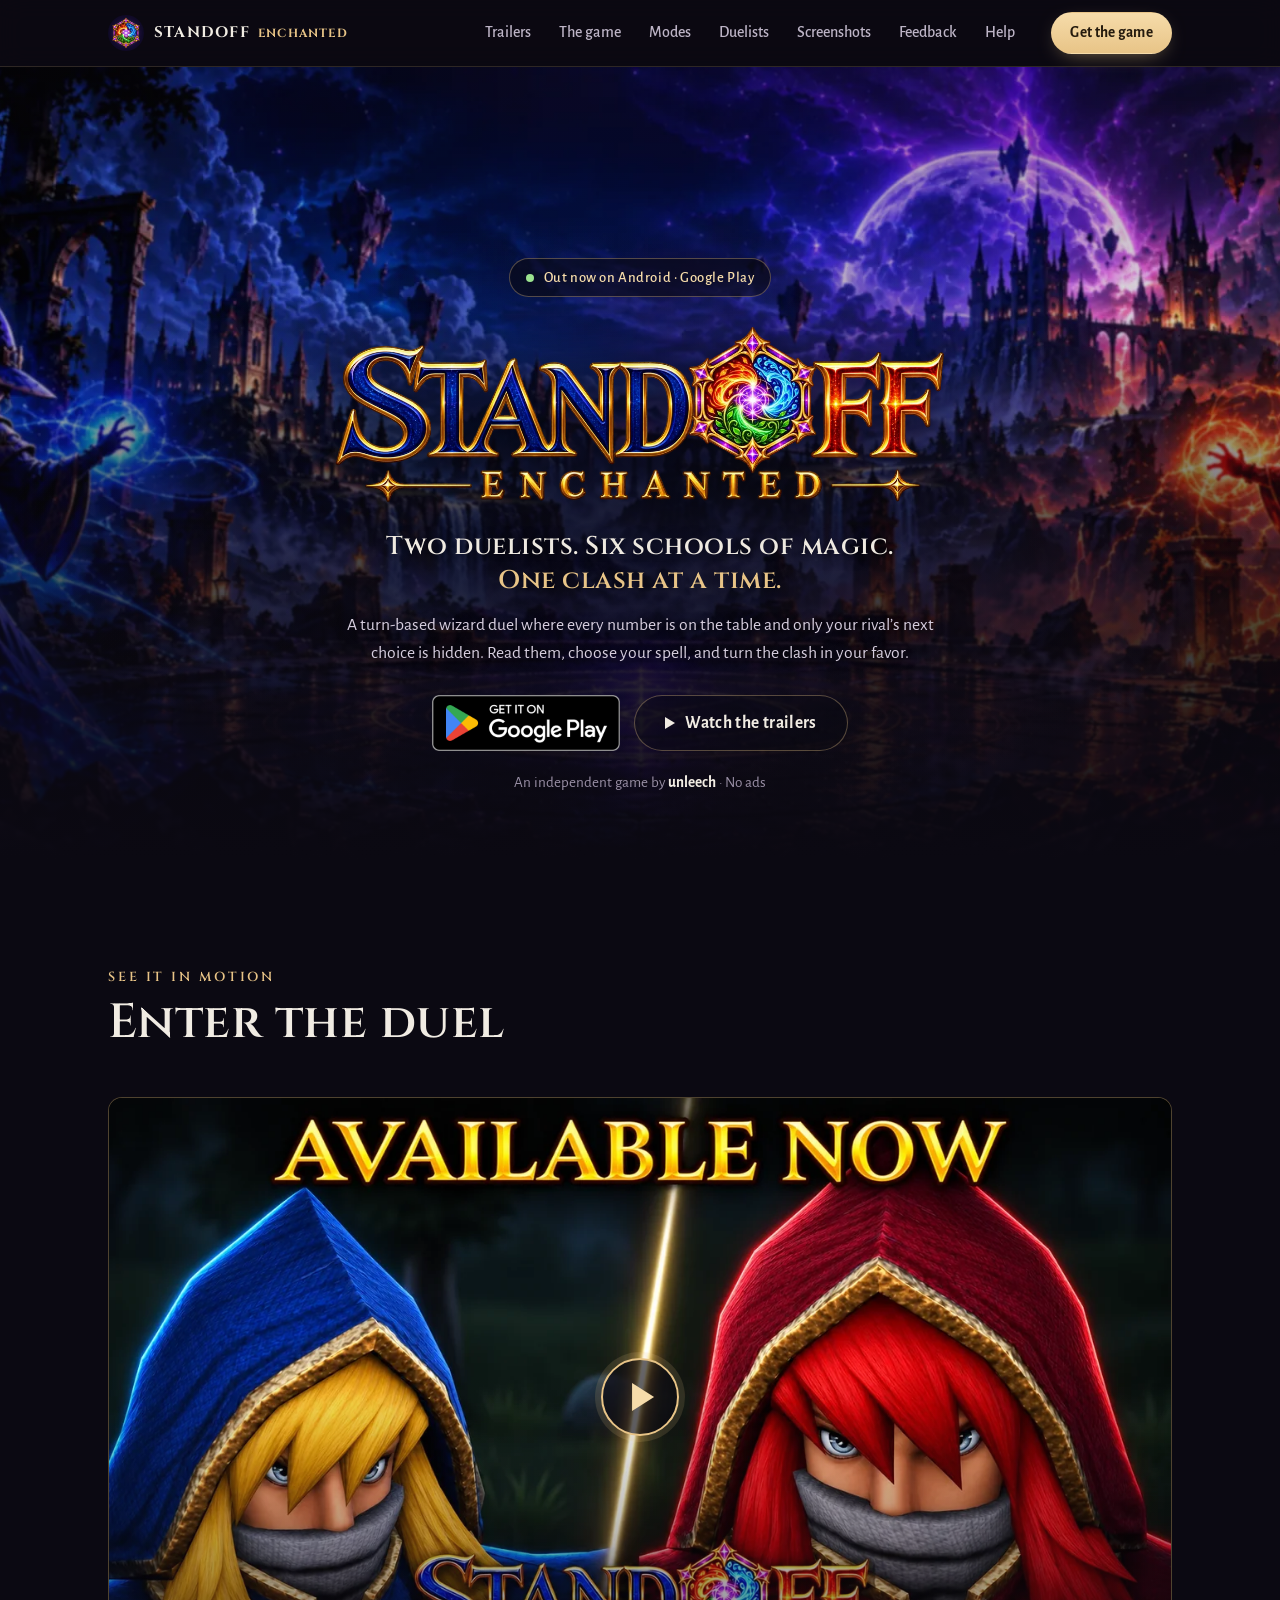
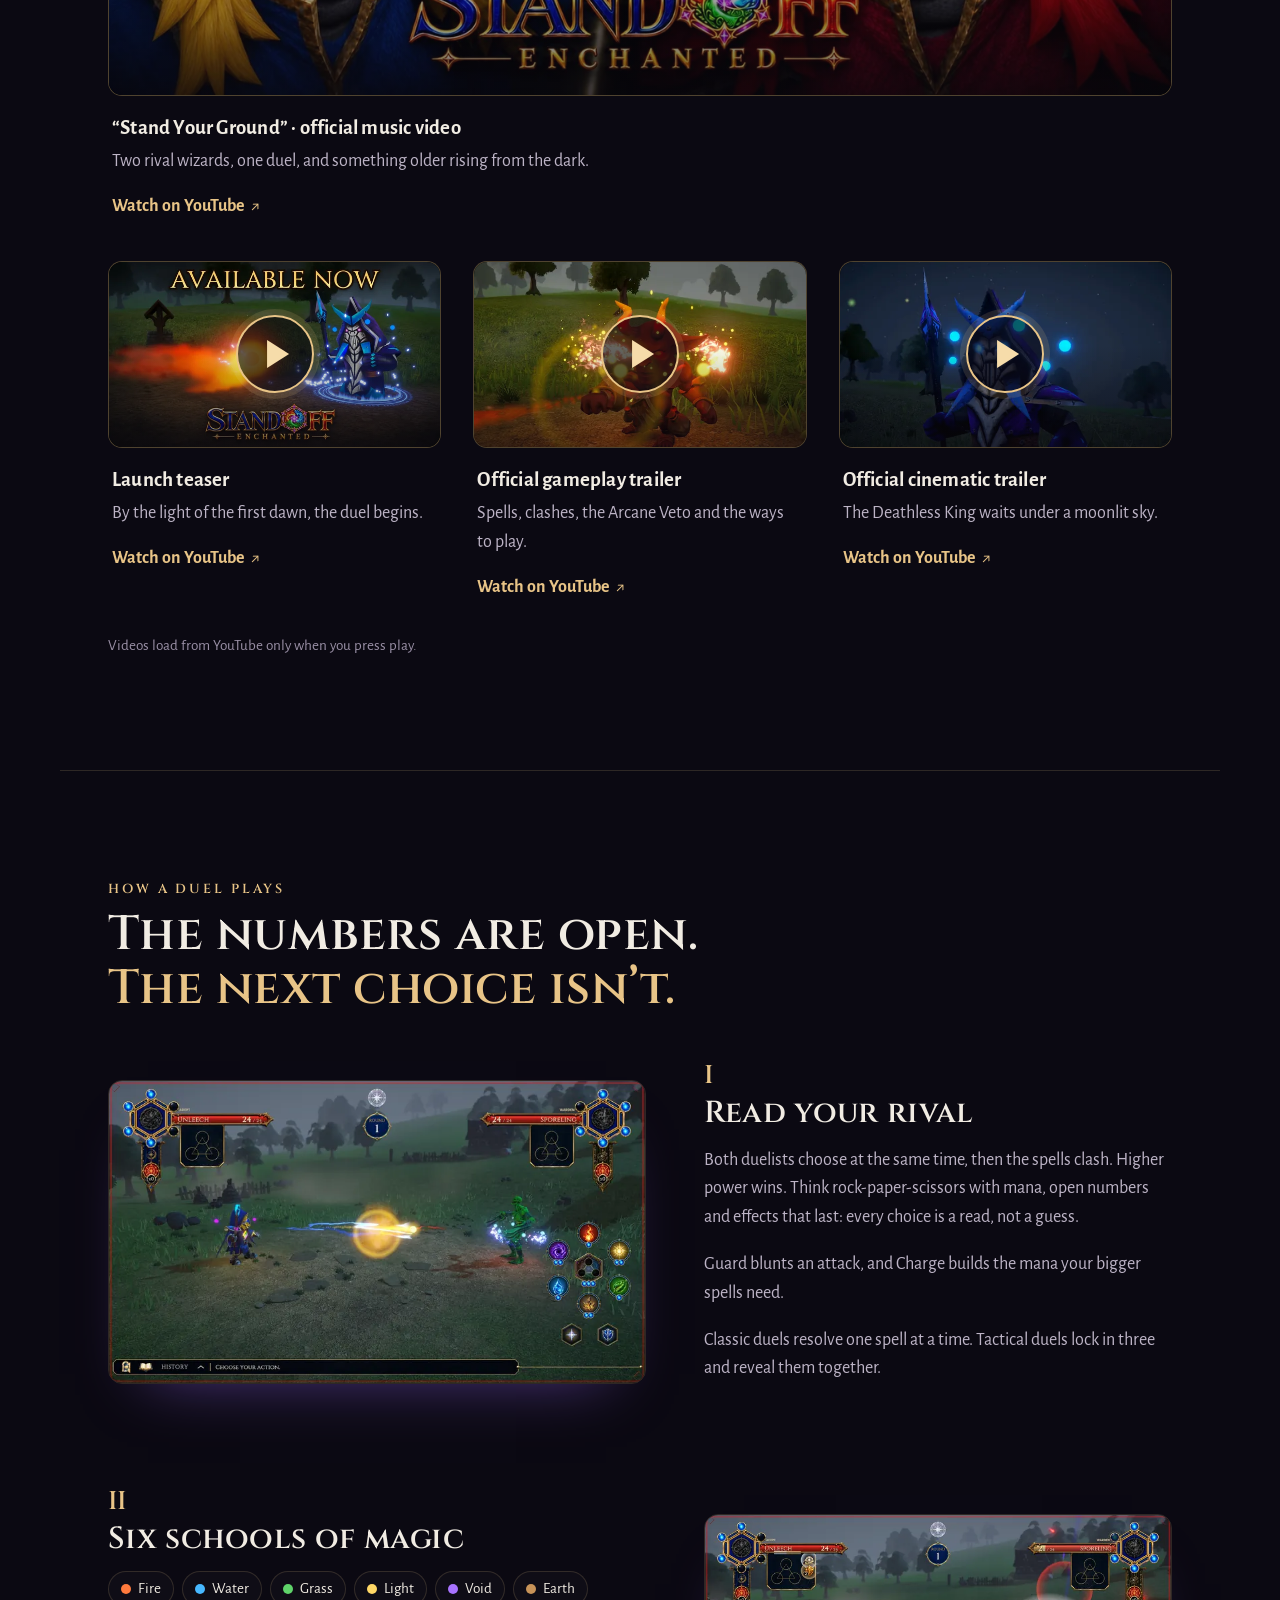
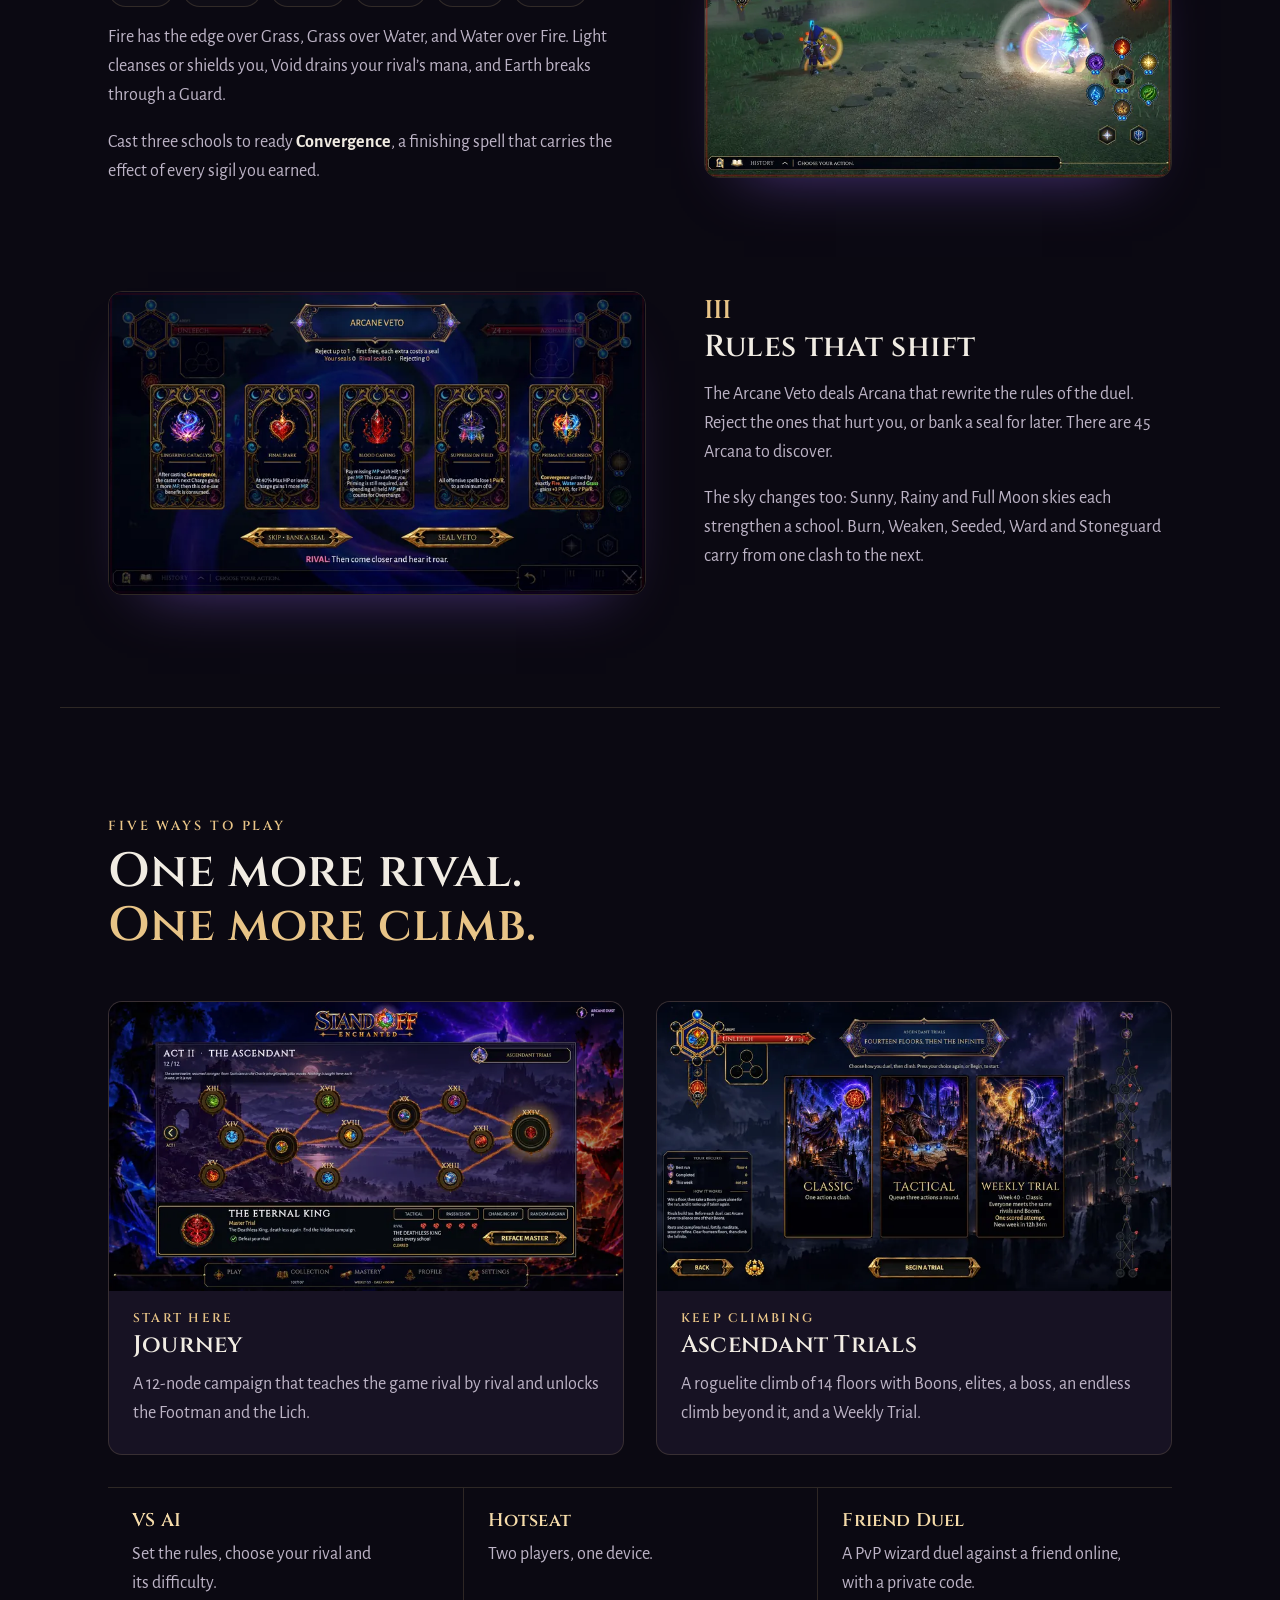
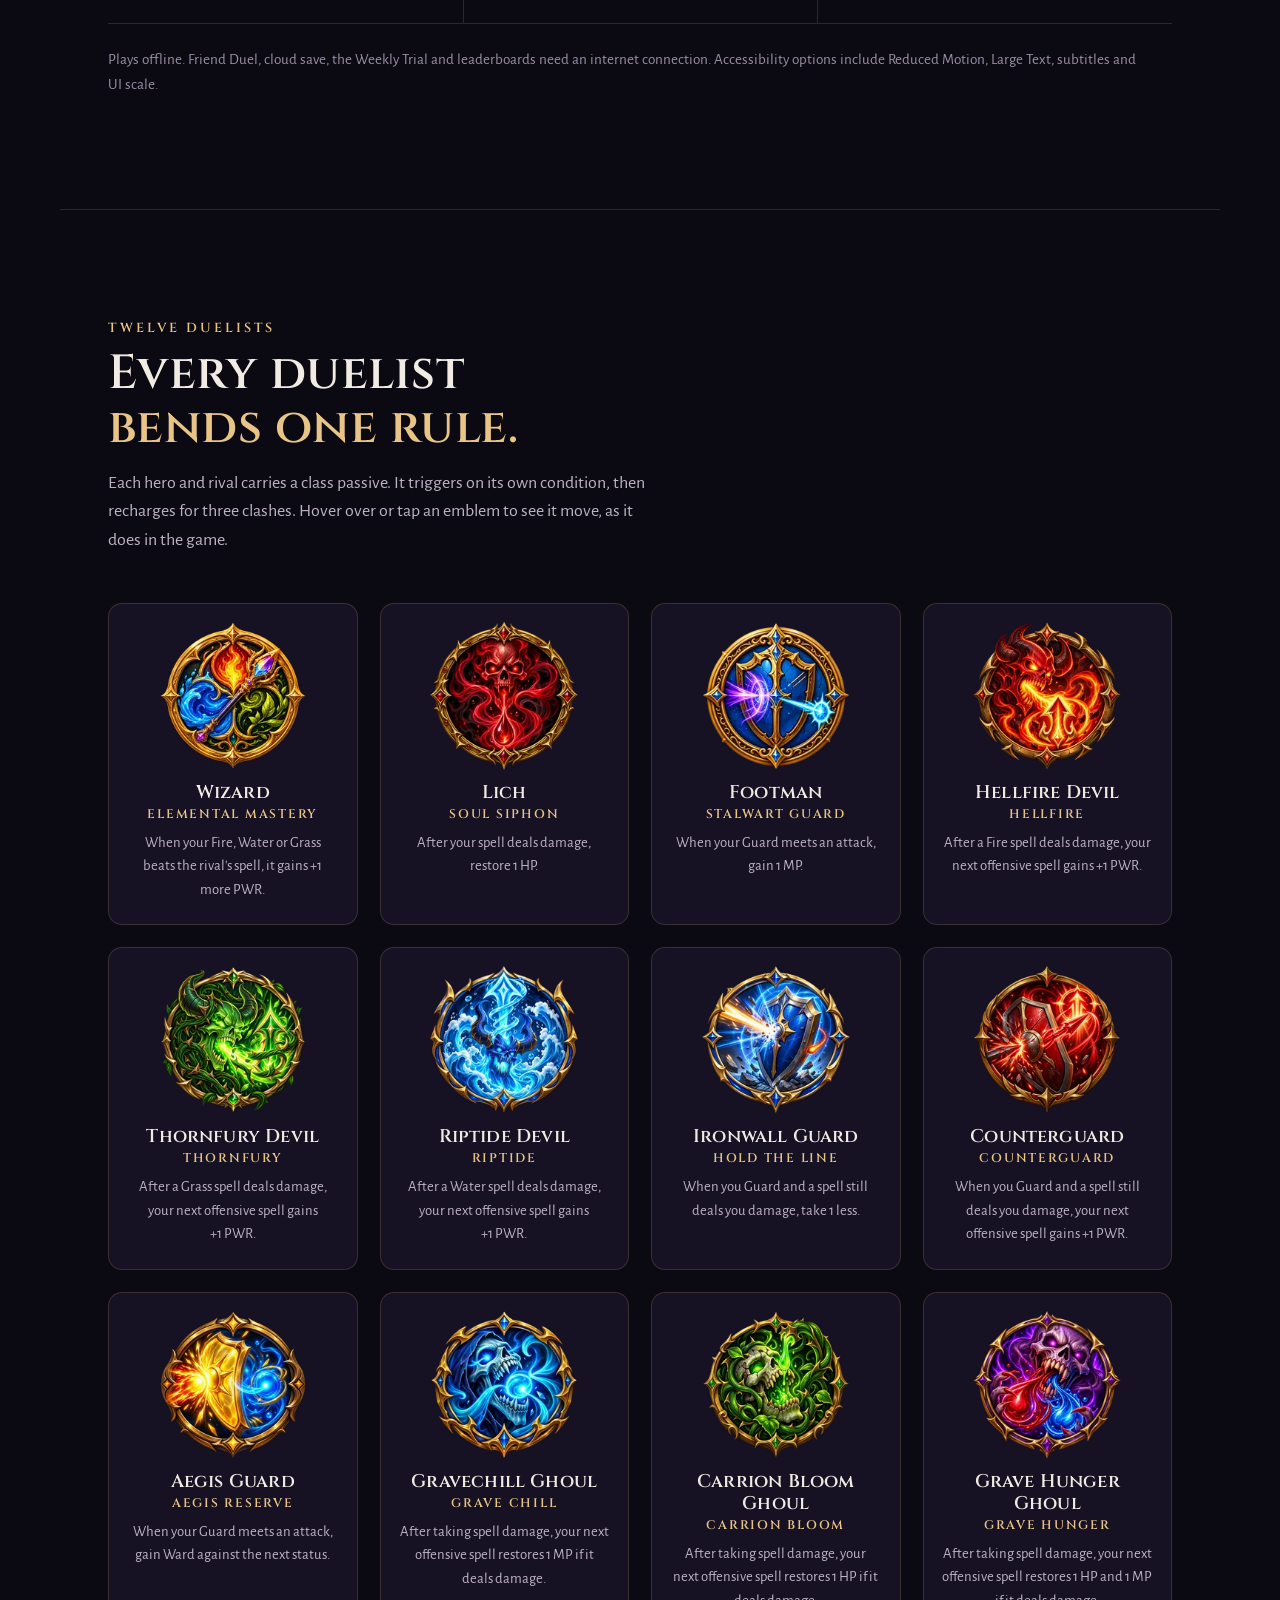
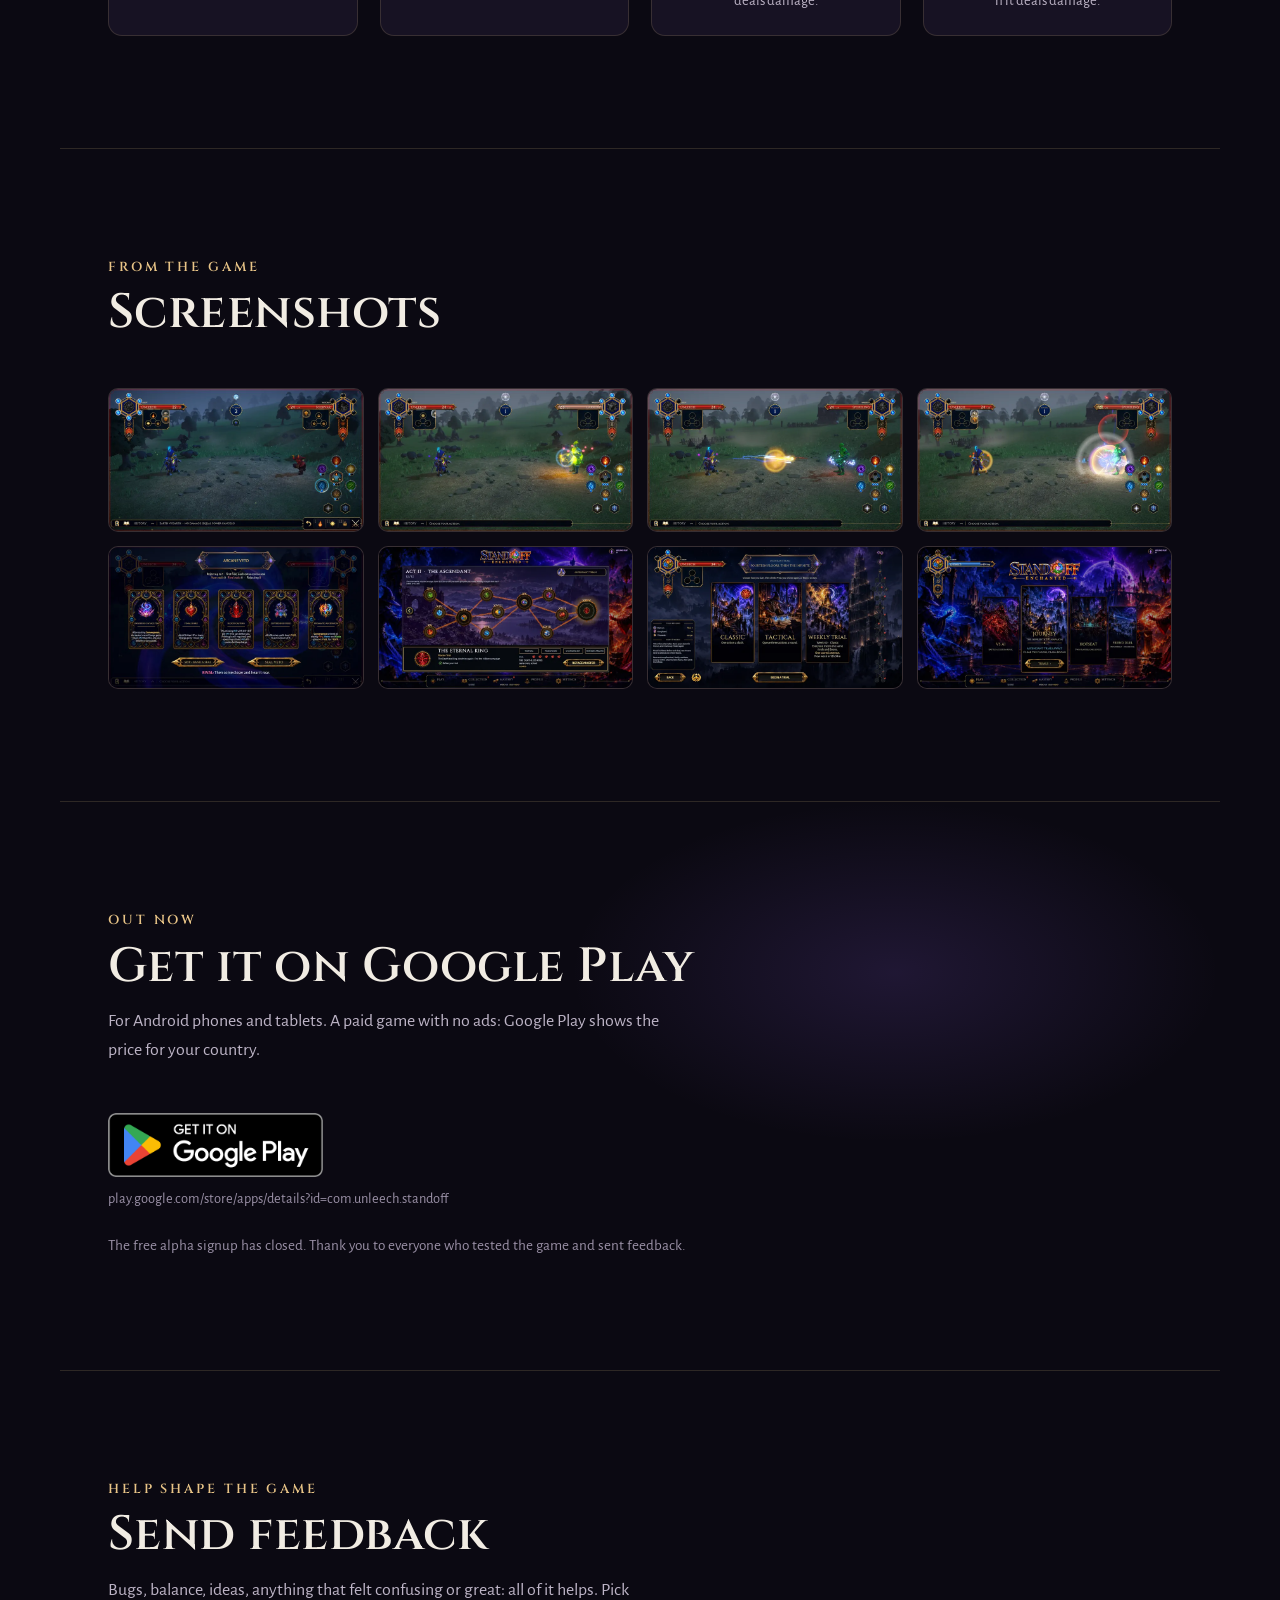
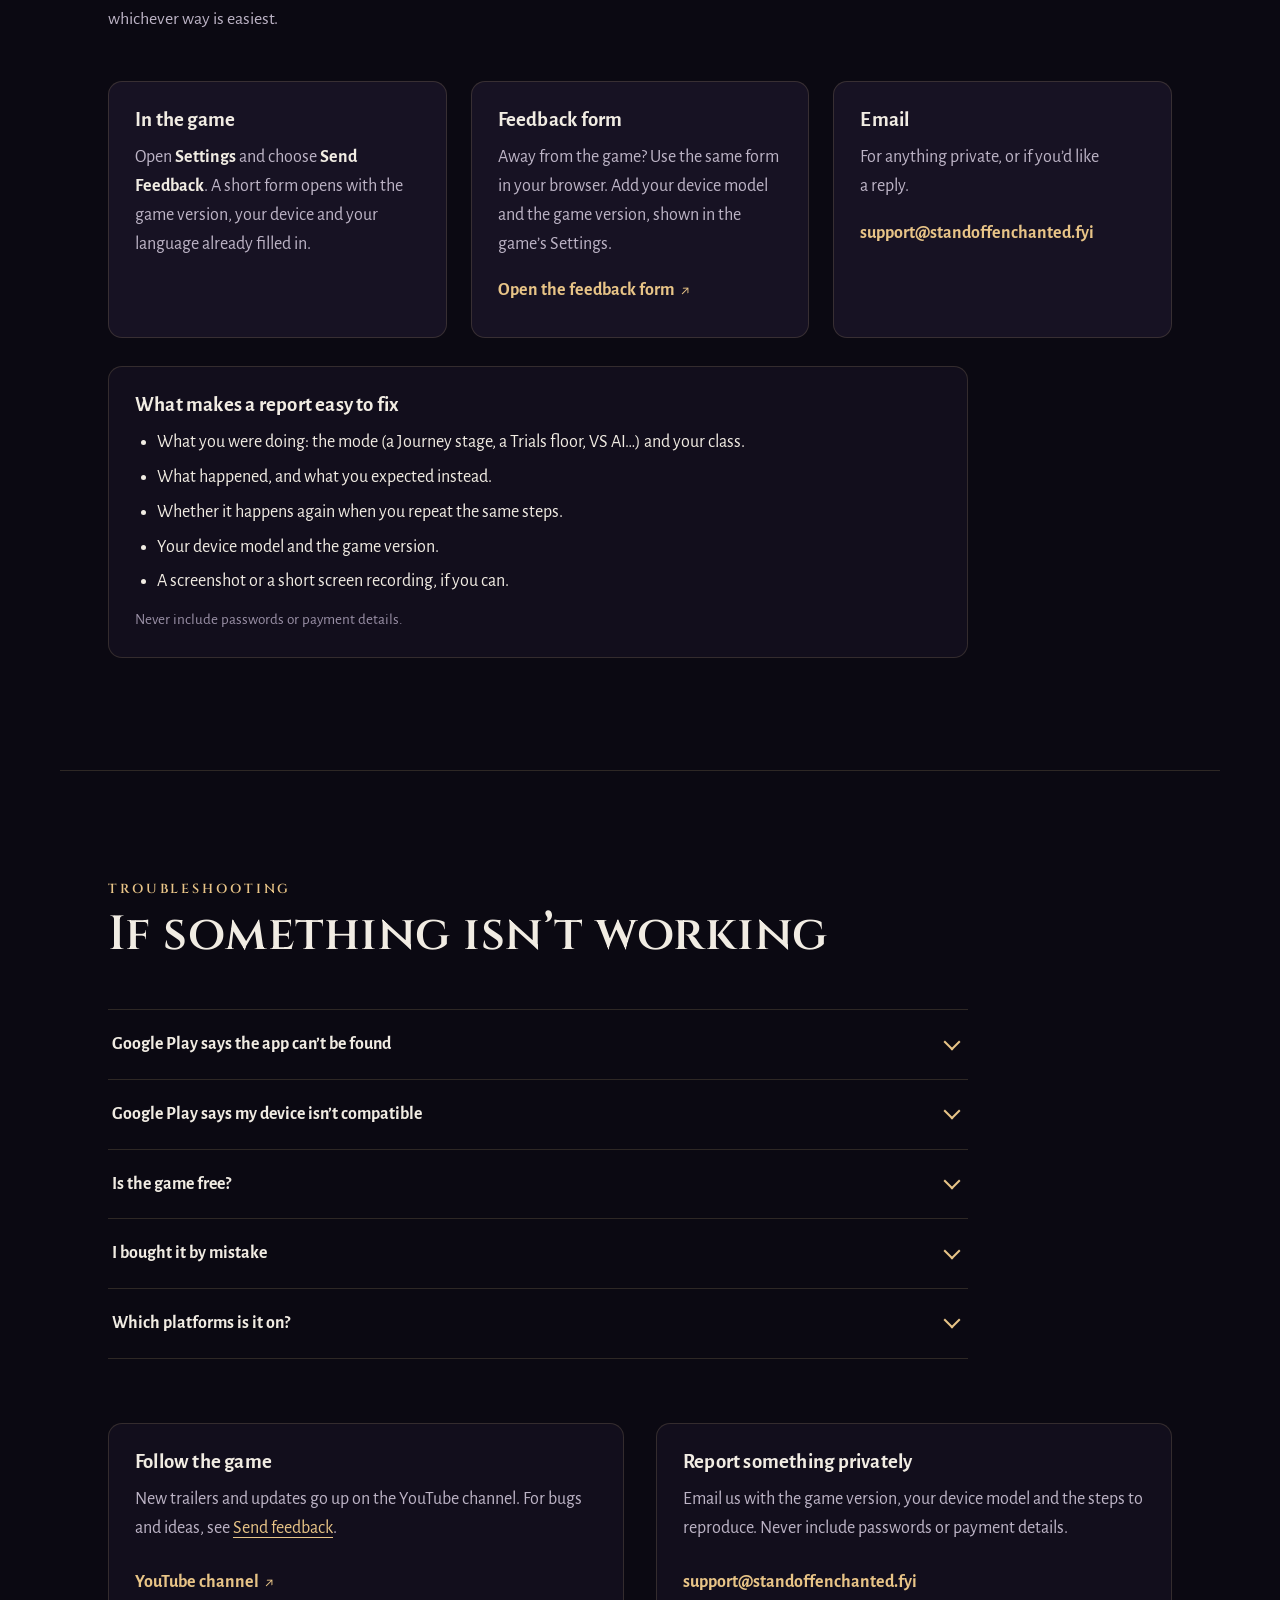
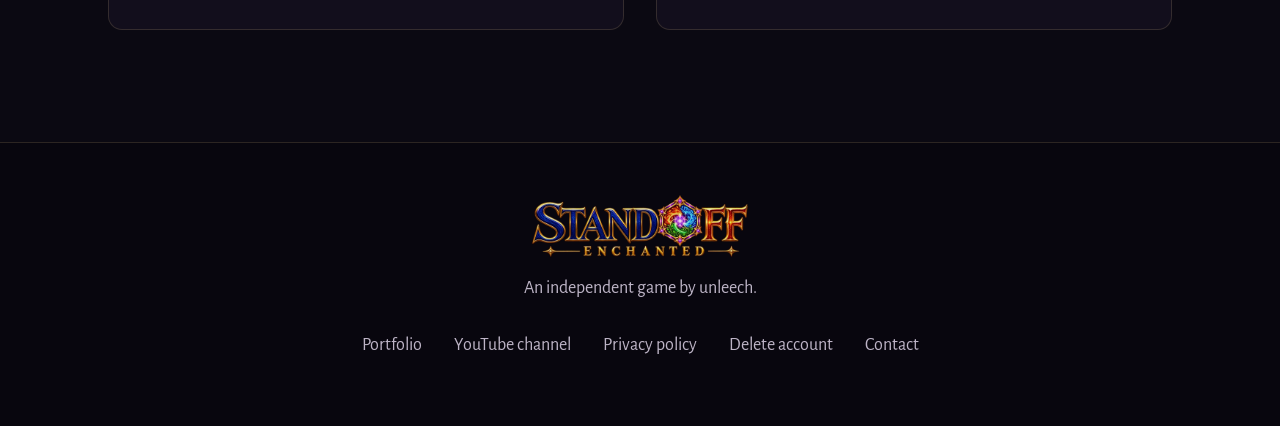
==== commit 9dc4741b: "Read your rival: rock-paper-scissors with mana, open numbers and lasting effects, a read, not a gues" ====
--- a/index.html
+++ b/index.html
@@ -224,7 +224,8 @@
       <div class="feature-copy">
         <p class="feature-num">I</p>
         <h3>Read your rival</h3>
-        <p>Both duelists choose at the same time, then the spells clash. Higher power wins. Guard blunts an attack, and Charge builds the mana your bigger spells need.</p>
+        <p>Both duelists choose at the same time, then the spells clash. Higher power wins. Think rock-paper-scissors with mana, open numbers and effects that last: every choice is a read, not a guess.</p>
+        <p>Guard blunts an attack, and Charge builds the mana your bigger spells need.</p>
         <p>Classic duels resolve one spell at a time. Tactical duels lock in three and reveal them together.</p>
       </div>
     </div>
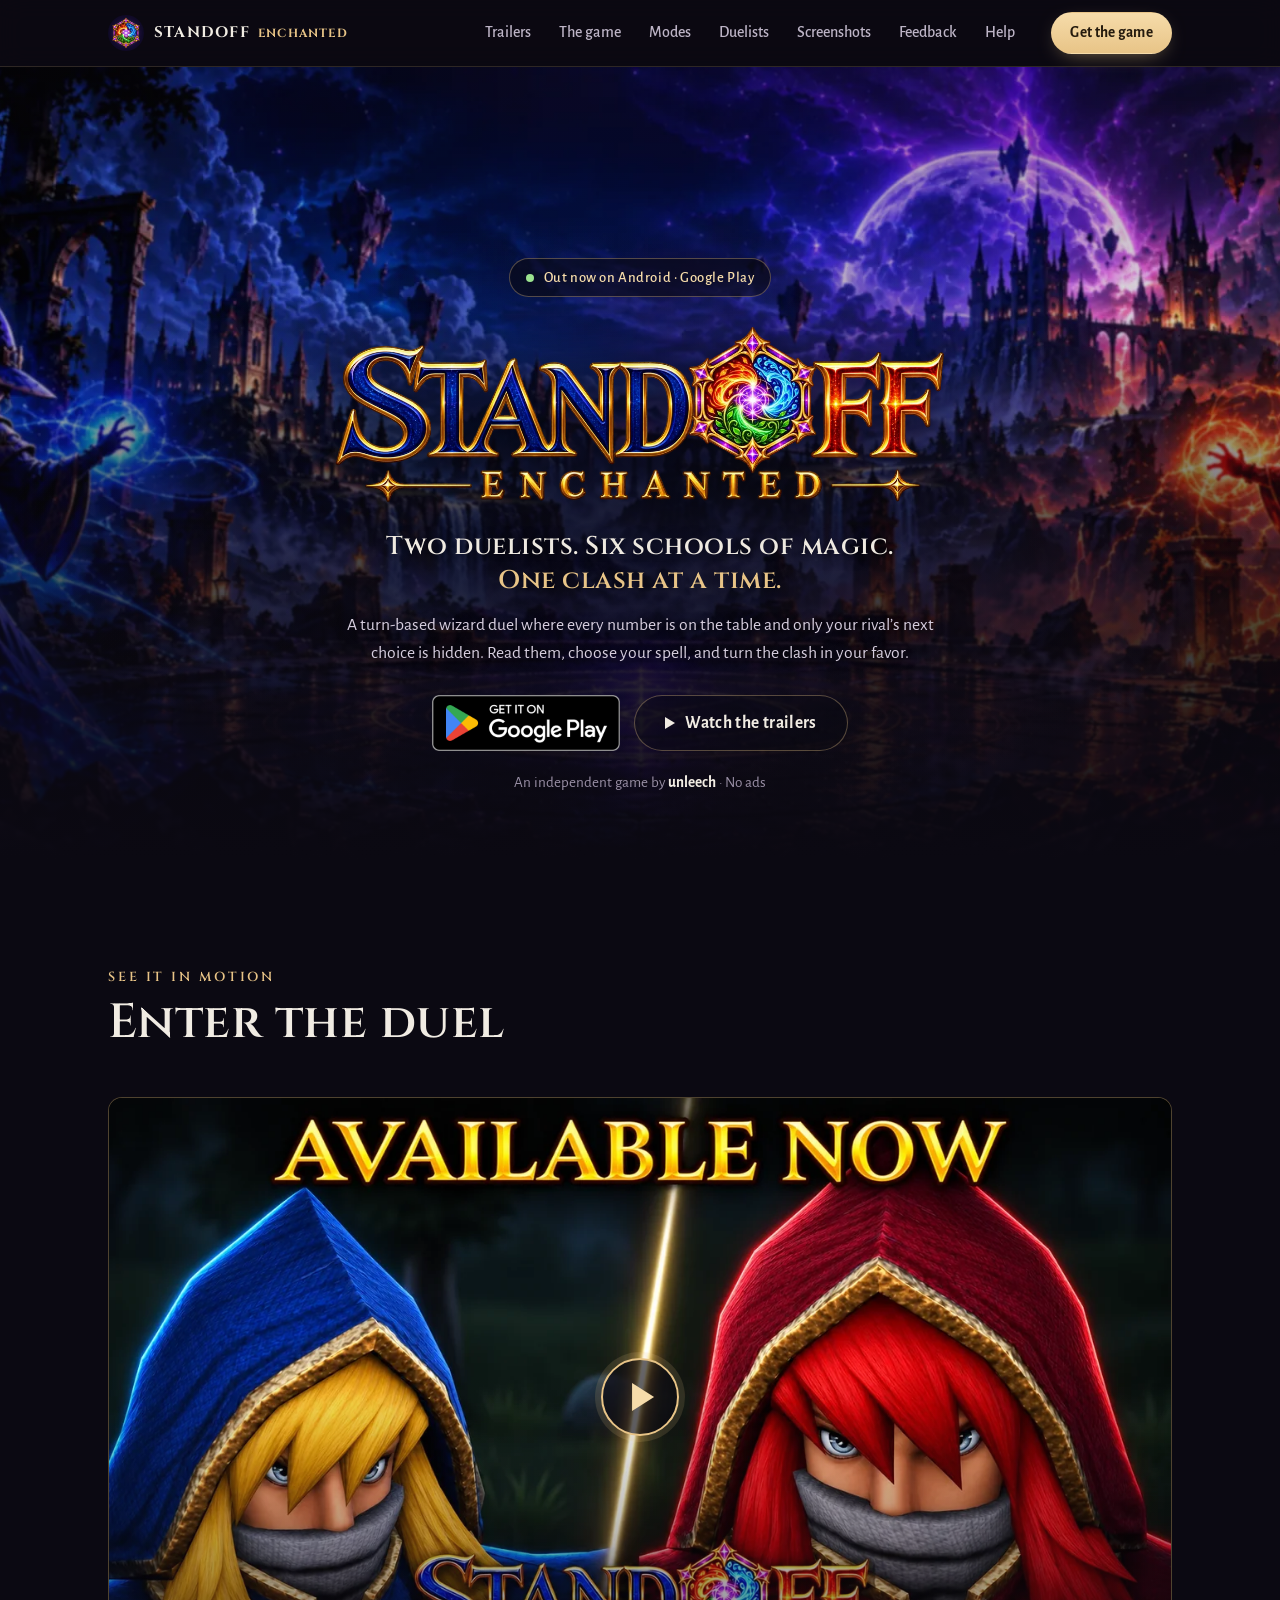
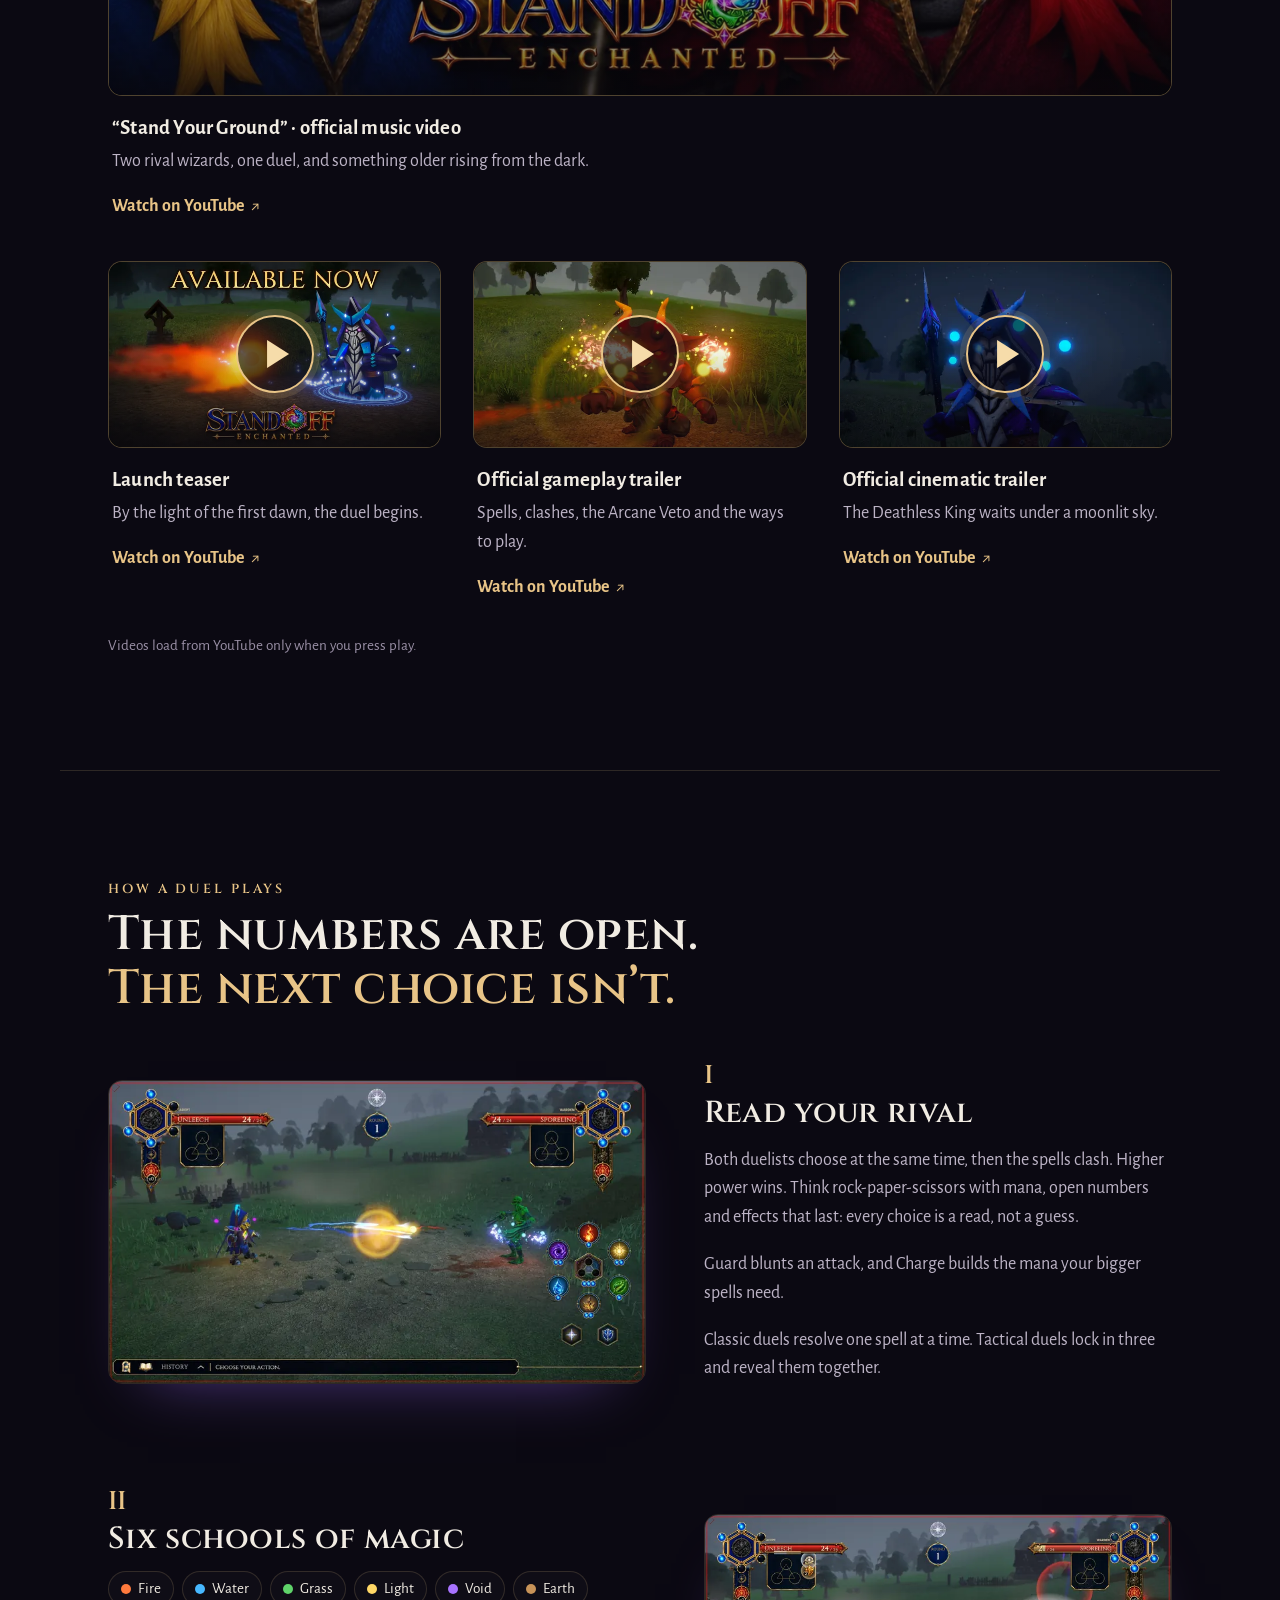
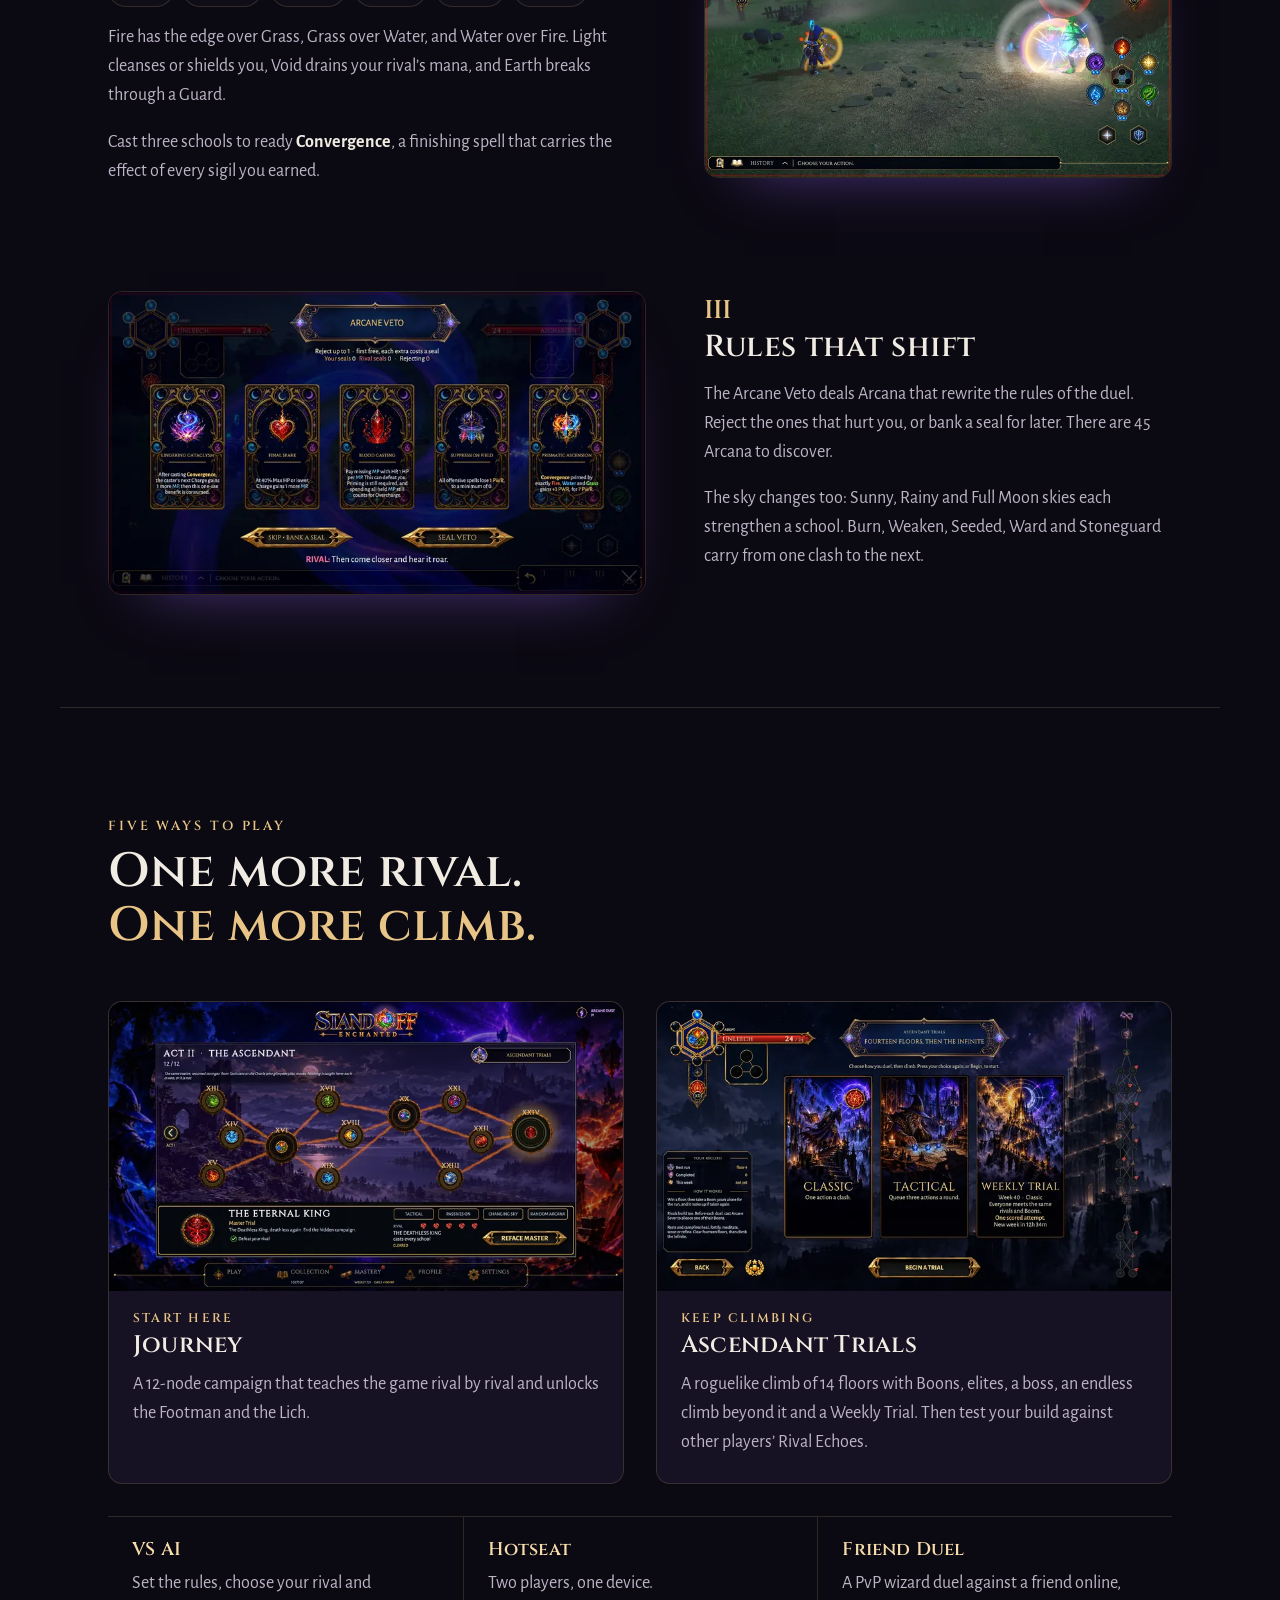
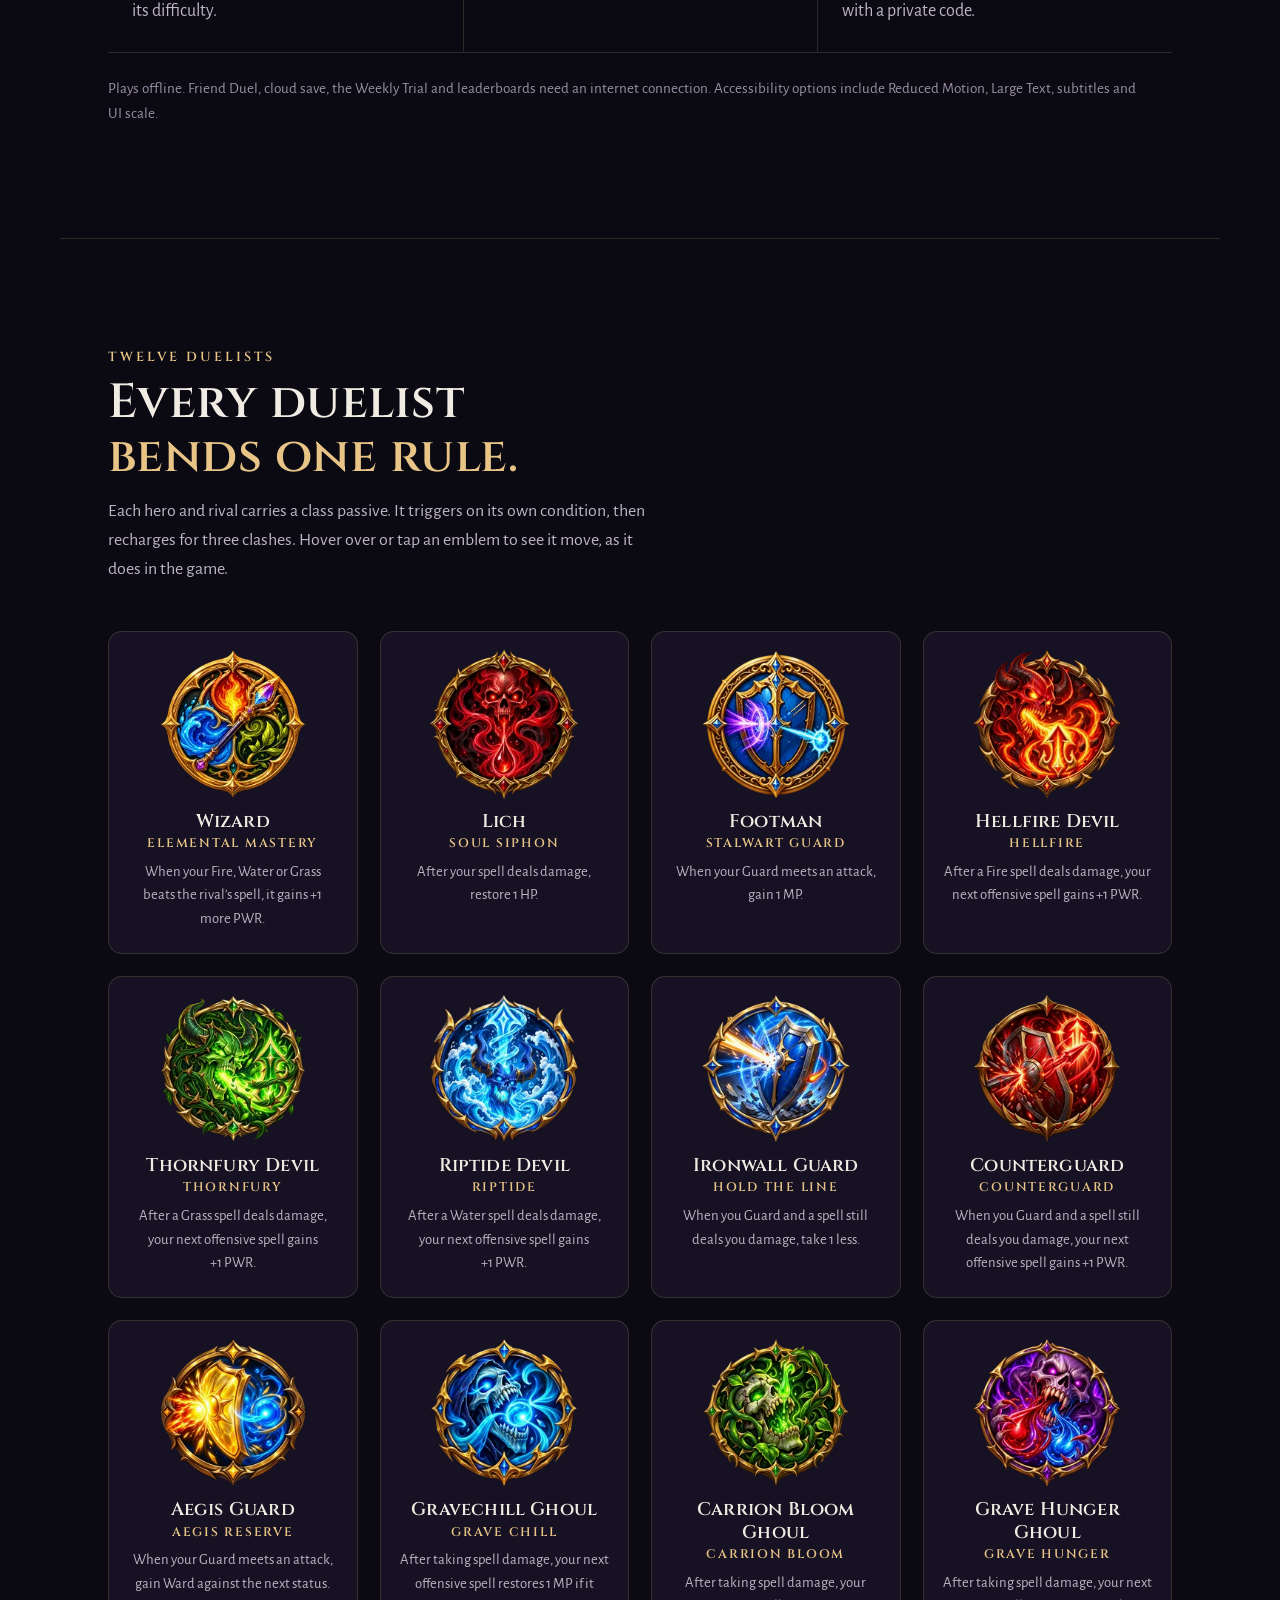
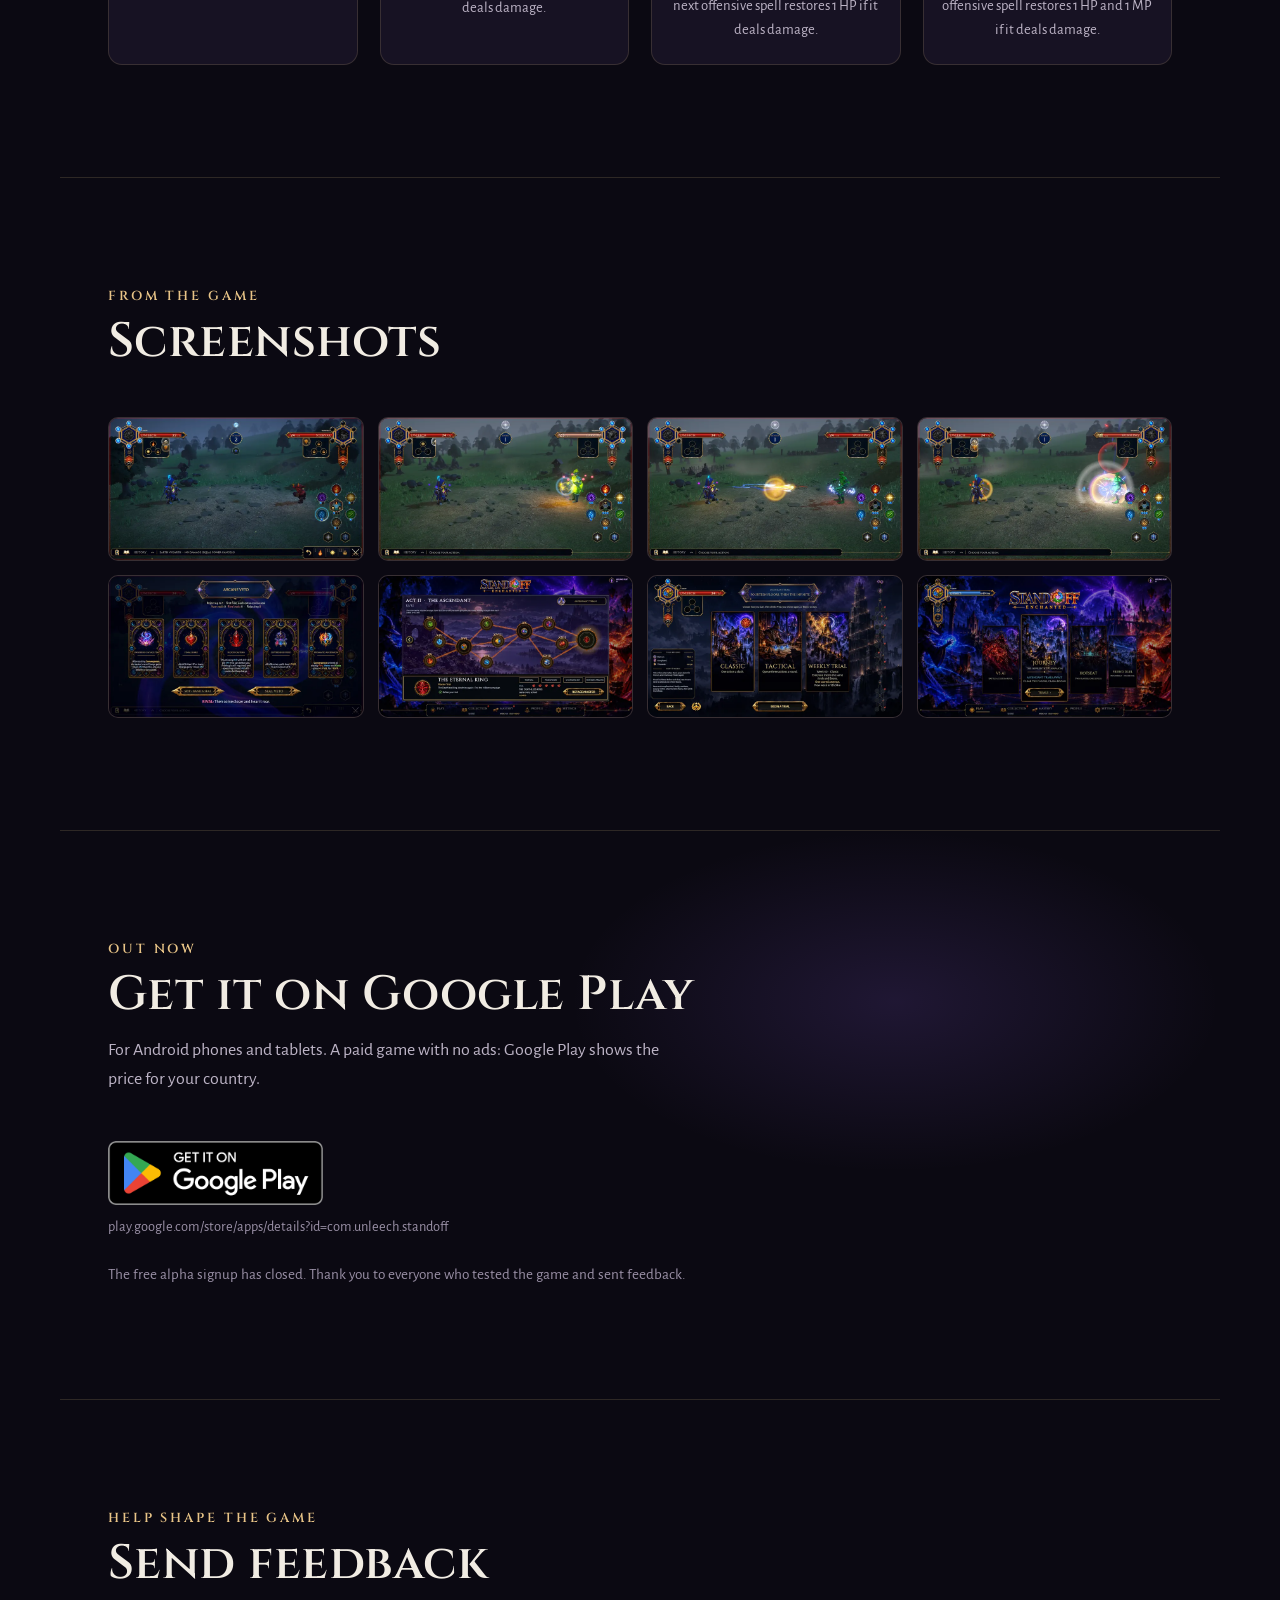
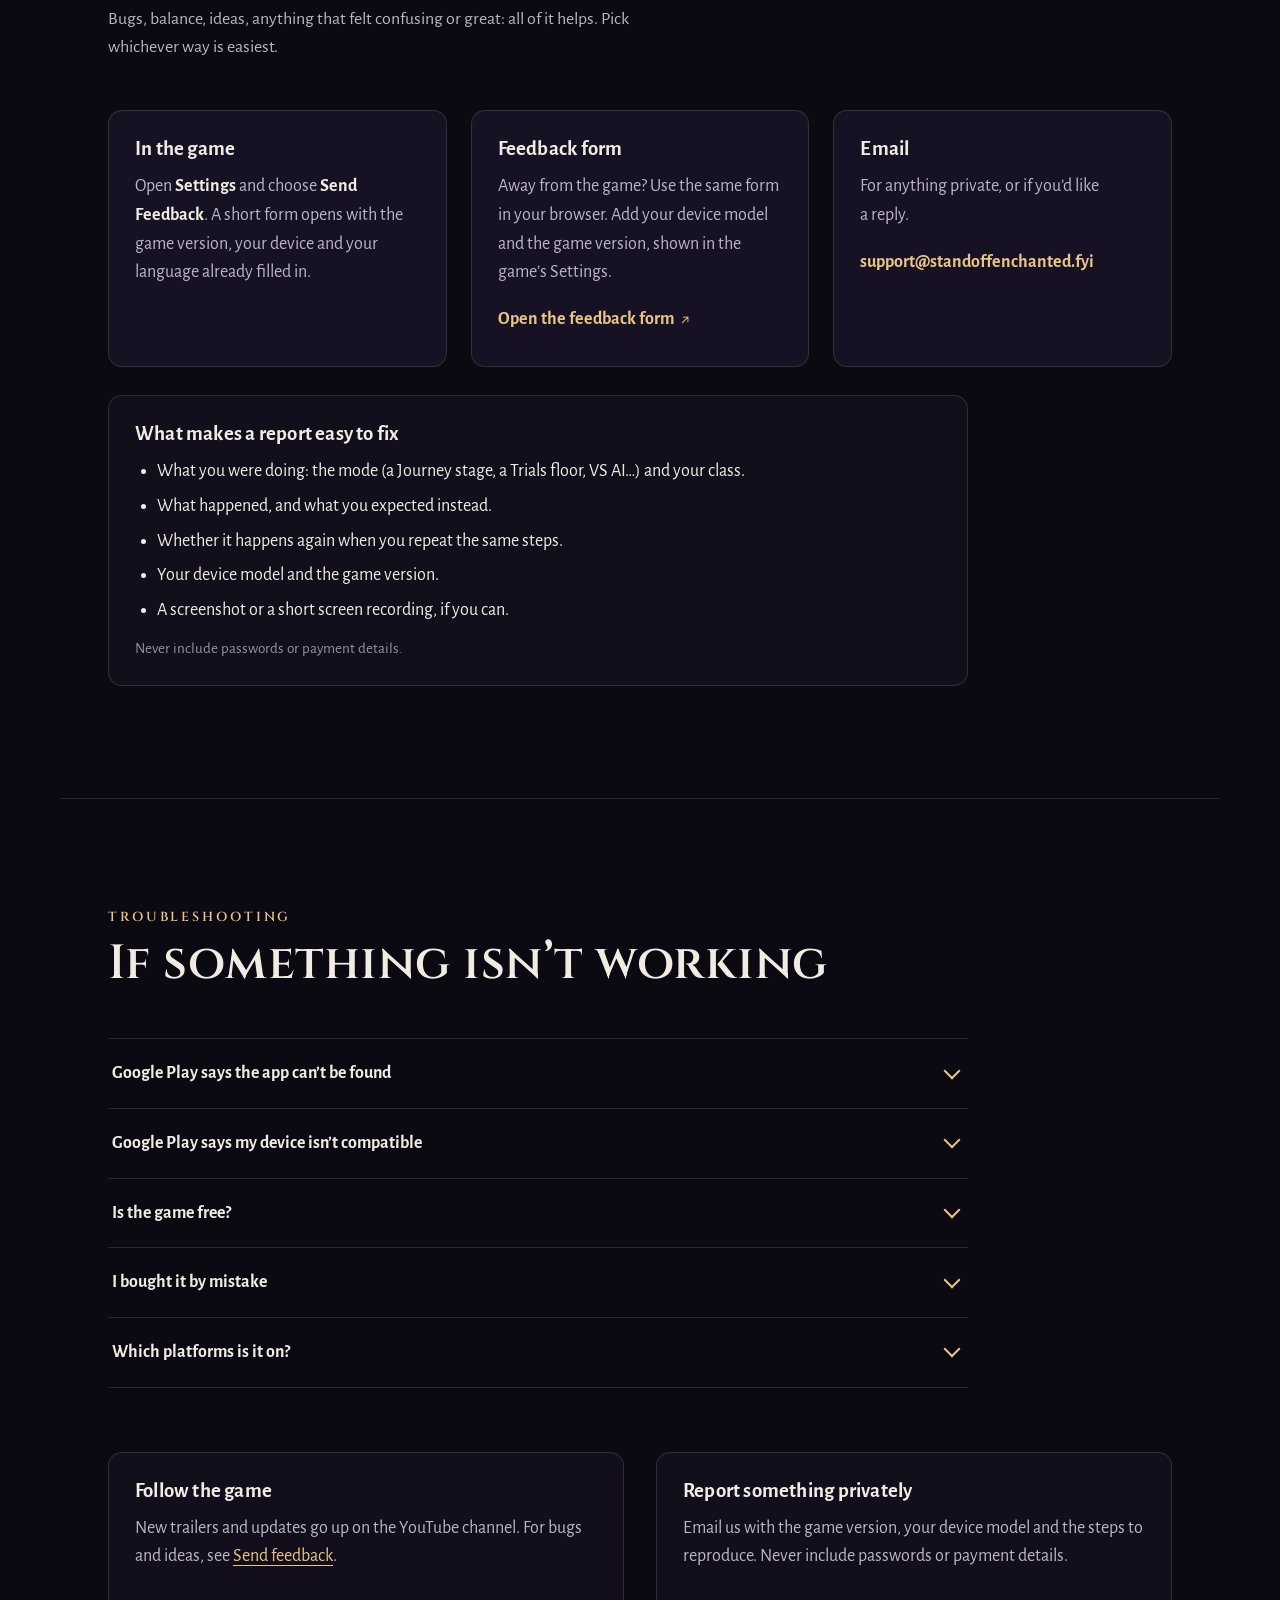
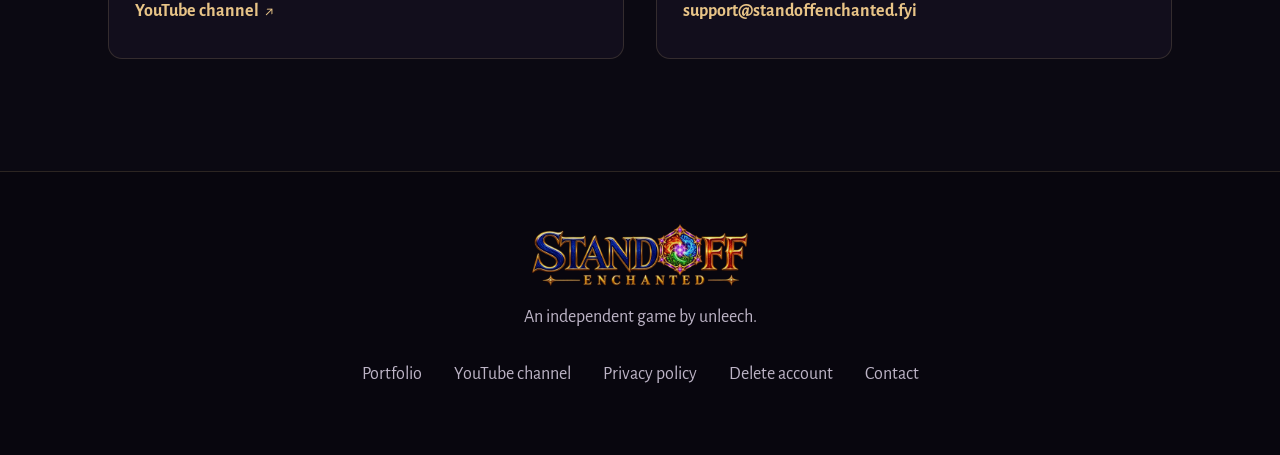
==== commit dd8789aa: "Ascendant Trials: a roguelike climb (every run starts from the same base), and the Rival Echoes of o" ====
--- a/index.html
+++ b/index.html
@@ -49,7 +49,7 @@
       "name": "StandOff: Enchanted",
       "url": "https://standoffenchanted.fyi/",
       "description": "A turn-based wizard duel strategy game. Two duelists, six schools of magic, one clash at a time. Read your rival, choose your spell, and turn the clash in your favor.",
-      "keywords": "wizard duel, turn-based strategy, spell battle, fantasy duel, magic, PvP, roguelite",
+      "keywords": "wizard duel, turn-based strategy, spell battle, fantasy duel, magic, PvP, roguelike",
       "image": "https://standoffenchanted.fyi/assets/og-image.jpg",
       "genre": ["Strategy", "Turn-based strategy", "Fantasy"],
       "gamePlatform": "Android",
@@ -279,7 +279,7 @@
         <div class="mode-copy">
           <p class="mode-tag">Keep climbing</p>
           <h3>Ascendant Trials</h3>
-          <p>A roguelite climb of 14 floors with Boons, elites, a boss, an endless climb beyond it, and a Weekly Trial.</p>
+          <p>A roguelike climb of 14 floors with Boons, elites, a boss, an endless climb beyond it and a Weekly Trial. Then test your build against other players&#8217; Rival Echoes.</p>
         </div>
       </article>
     </div>
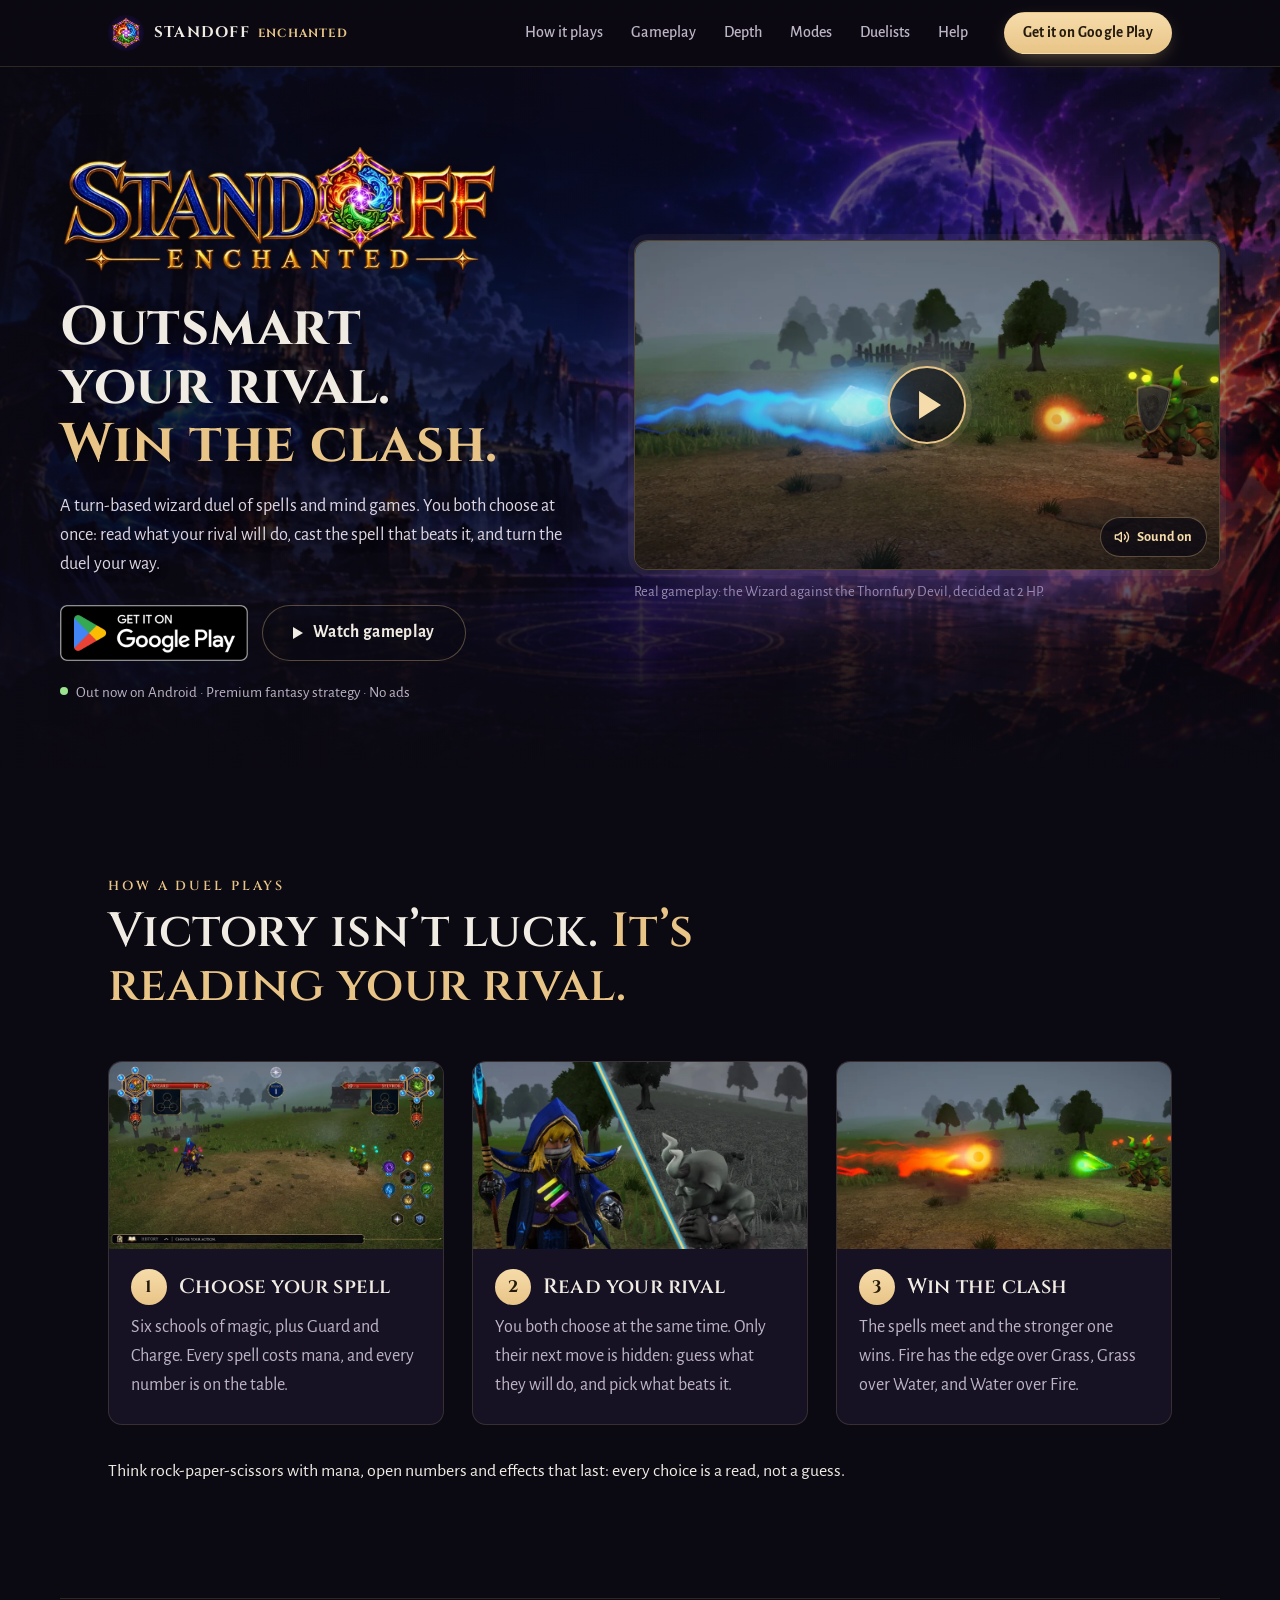
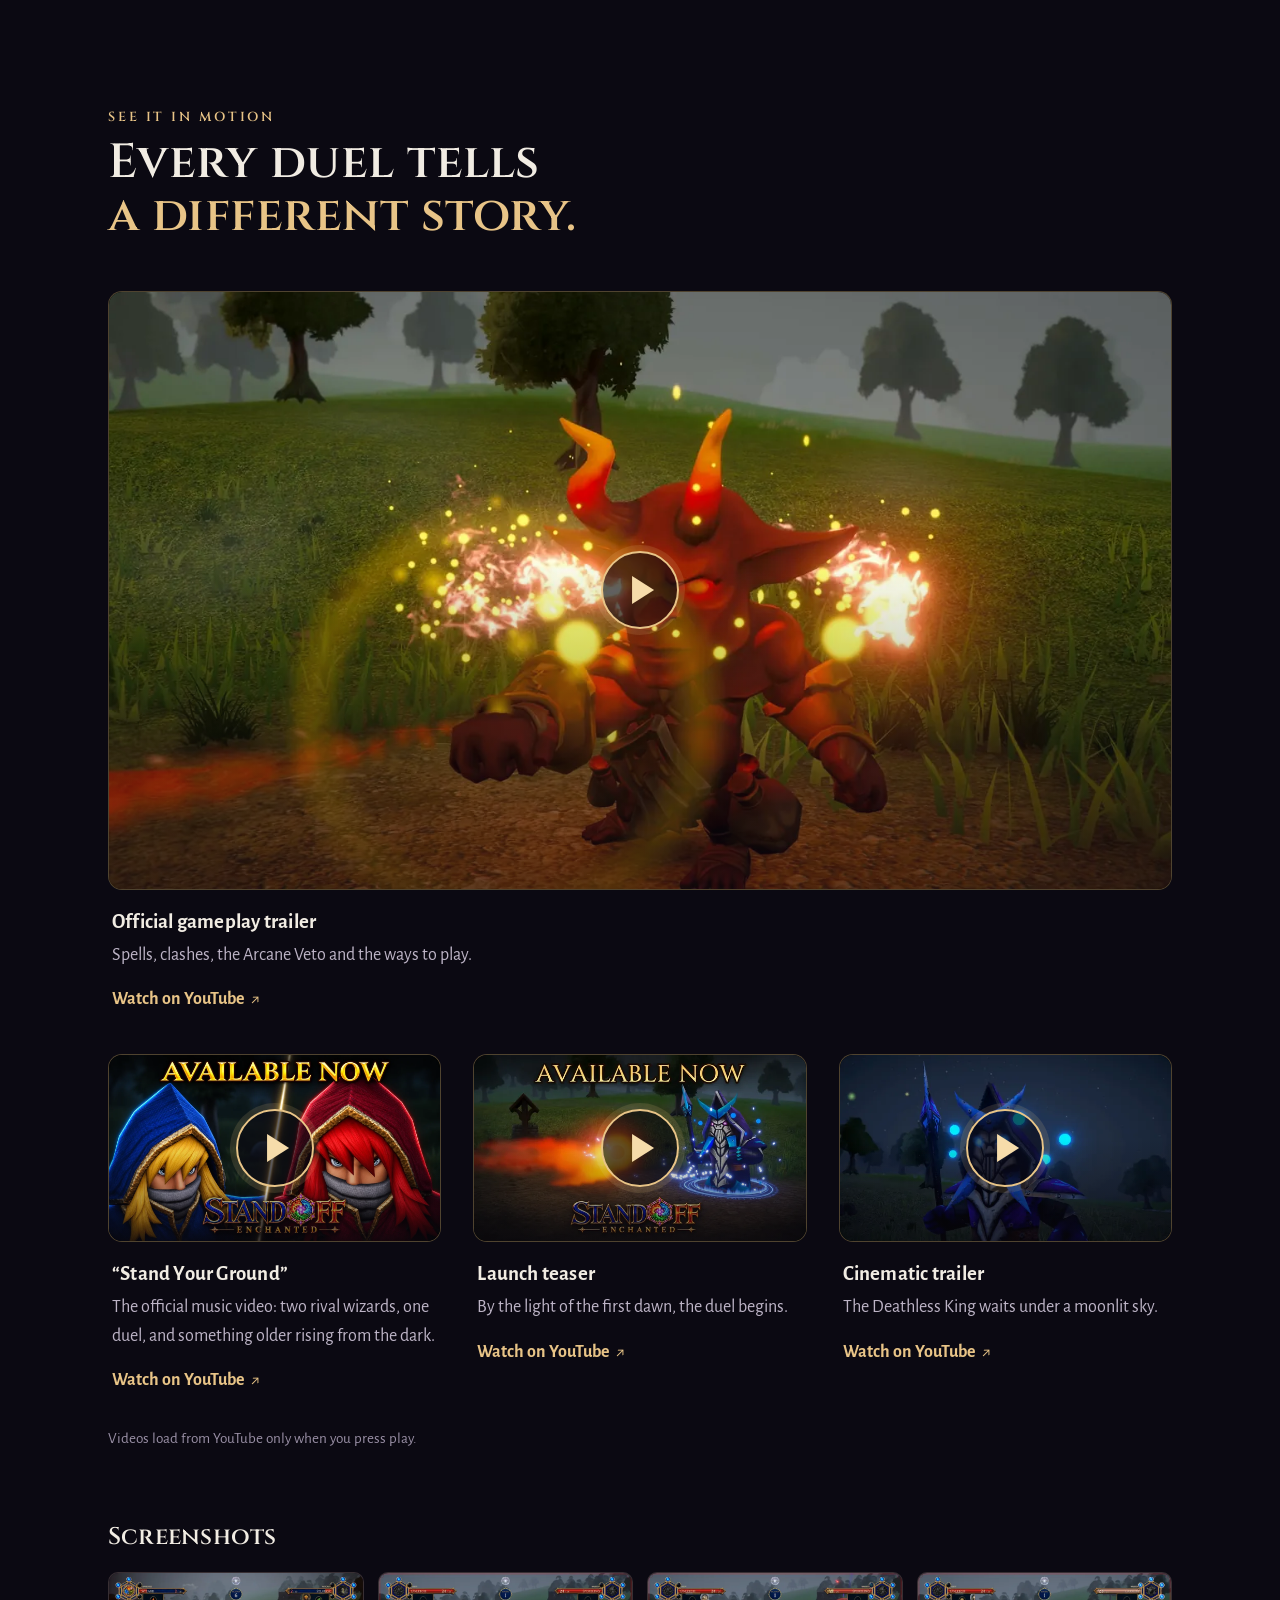
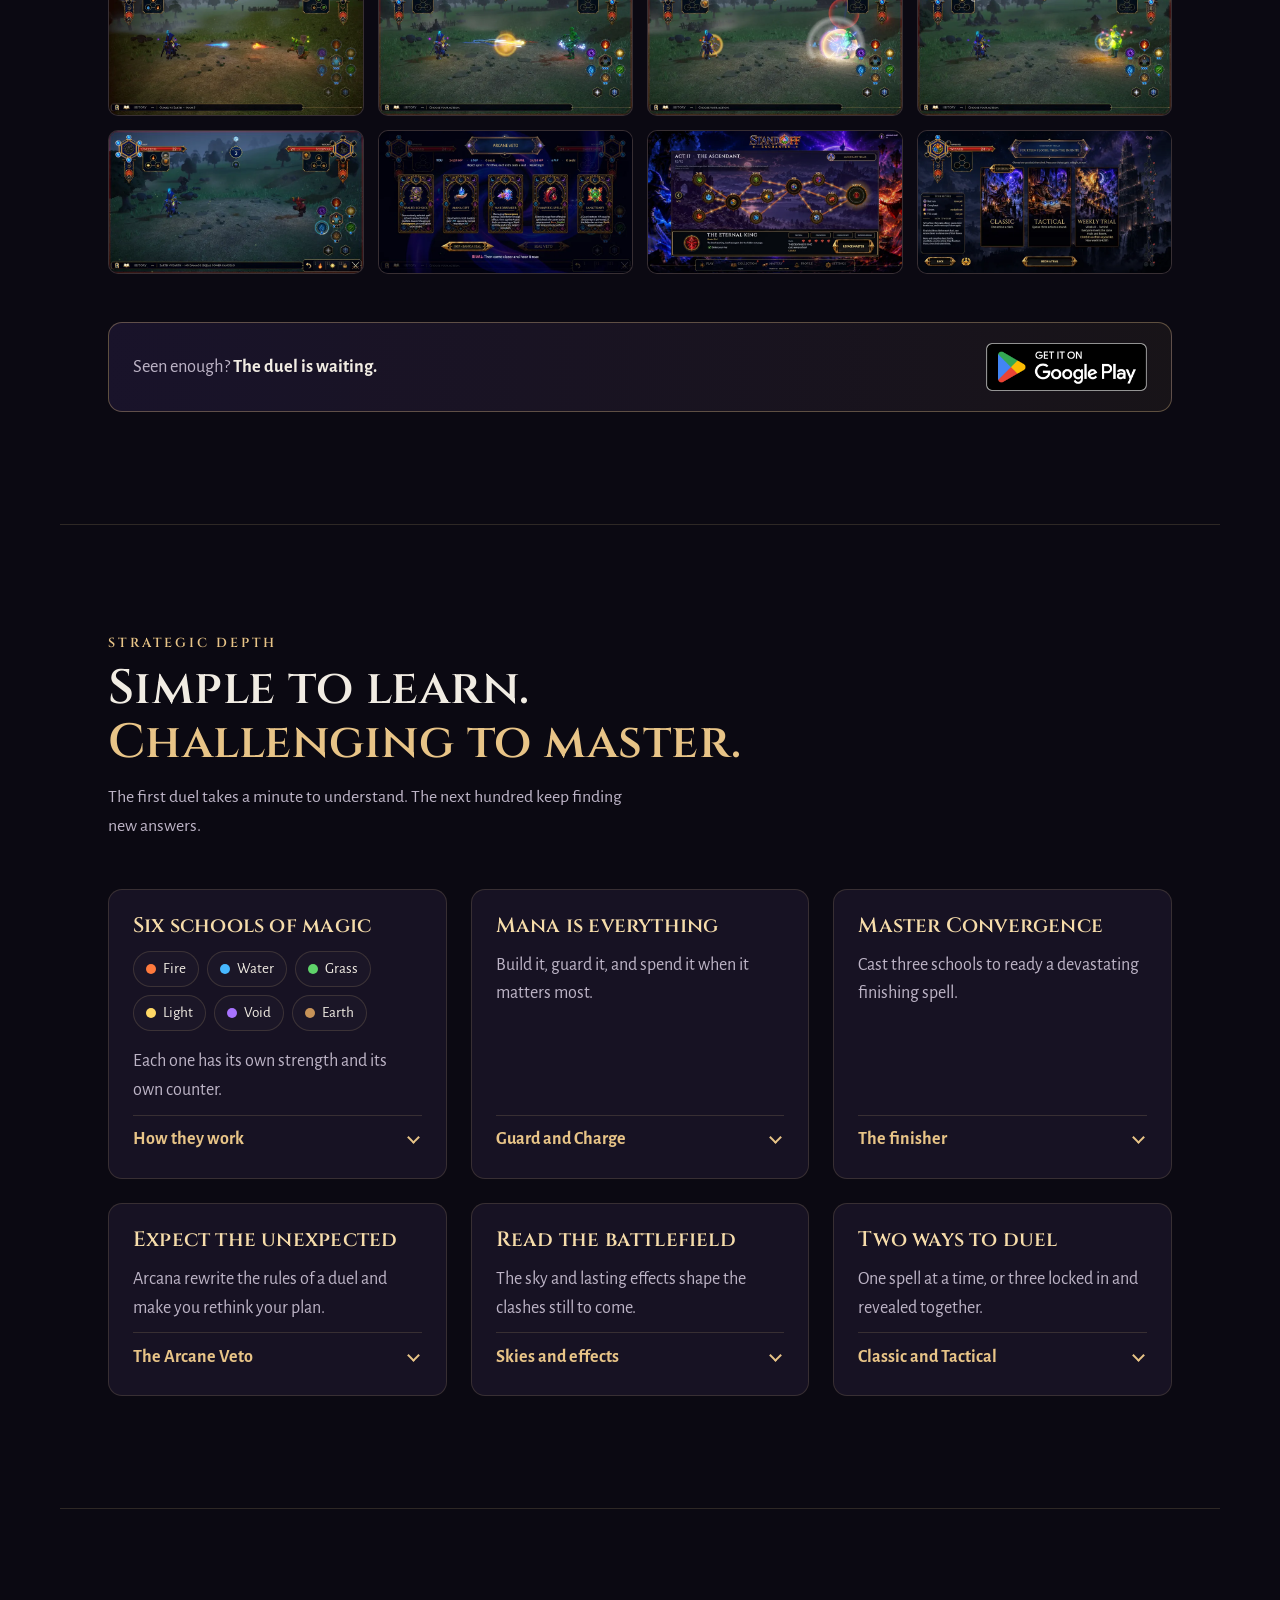
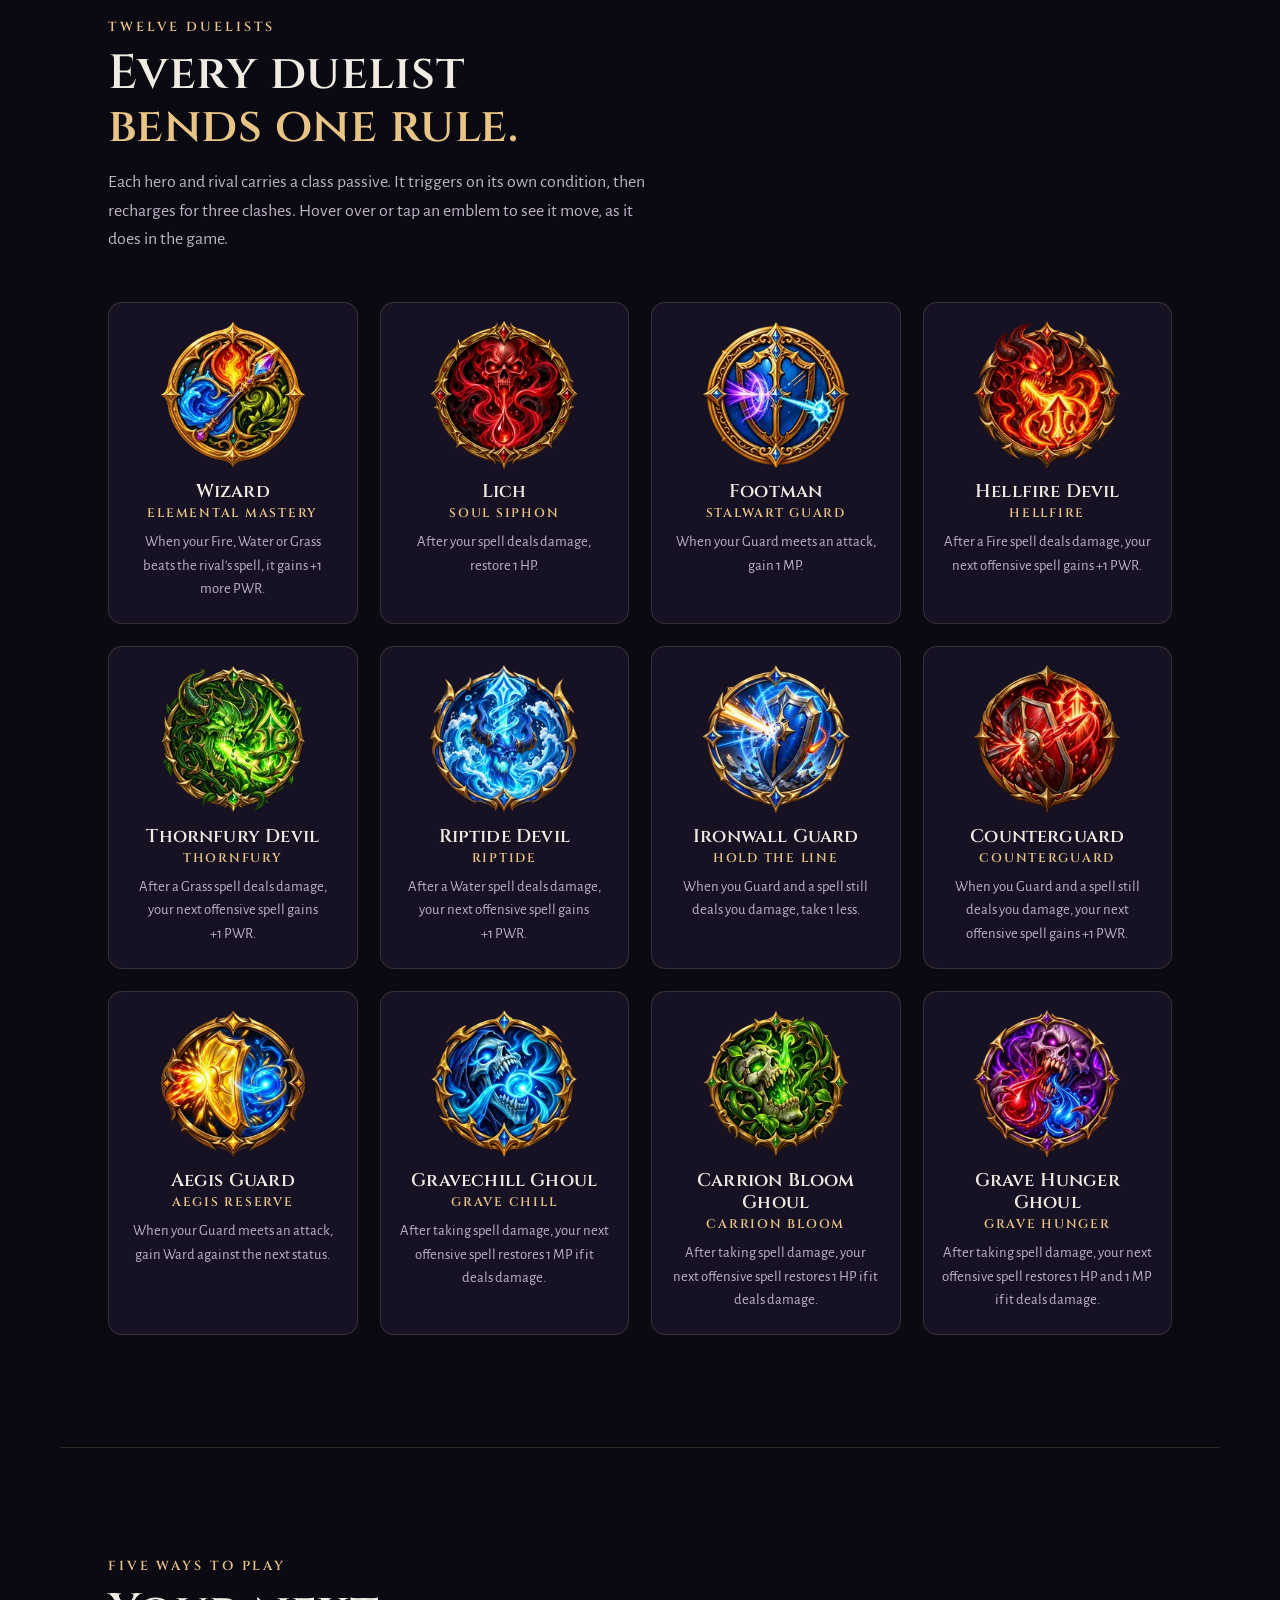
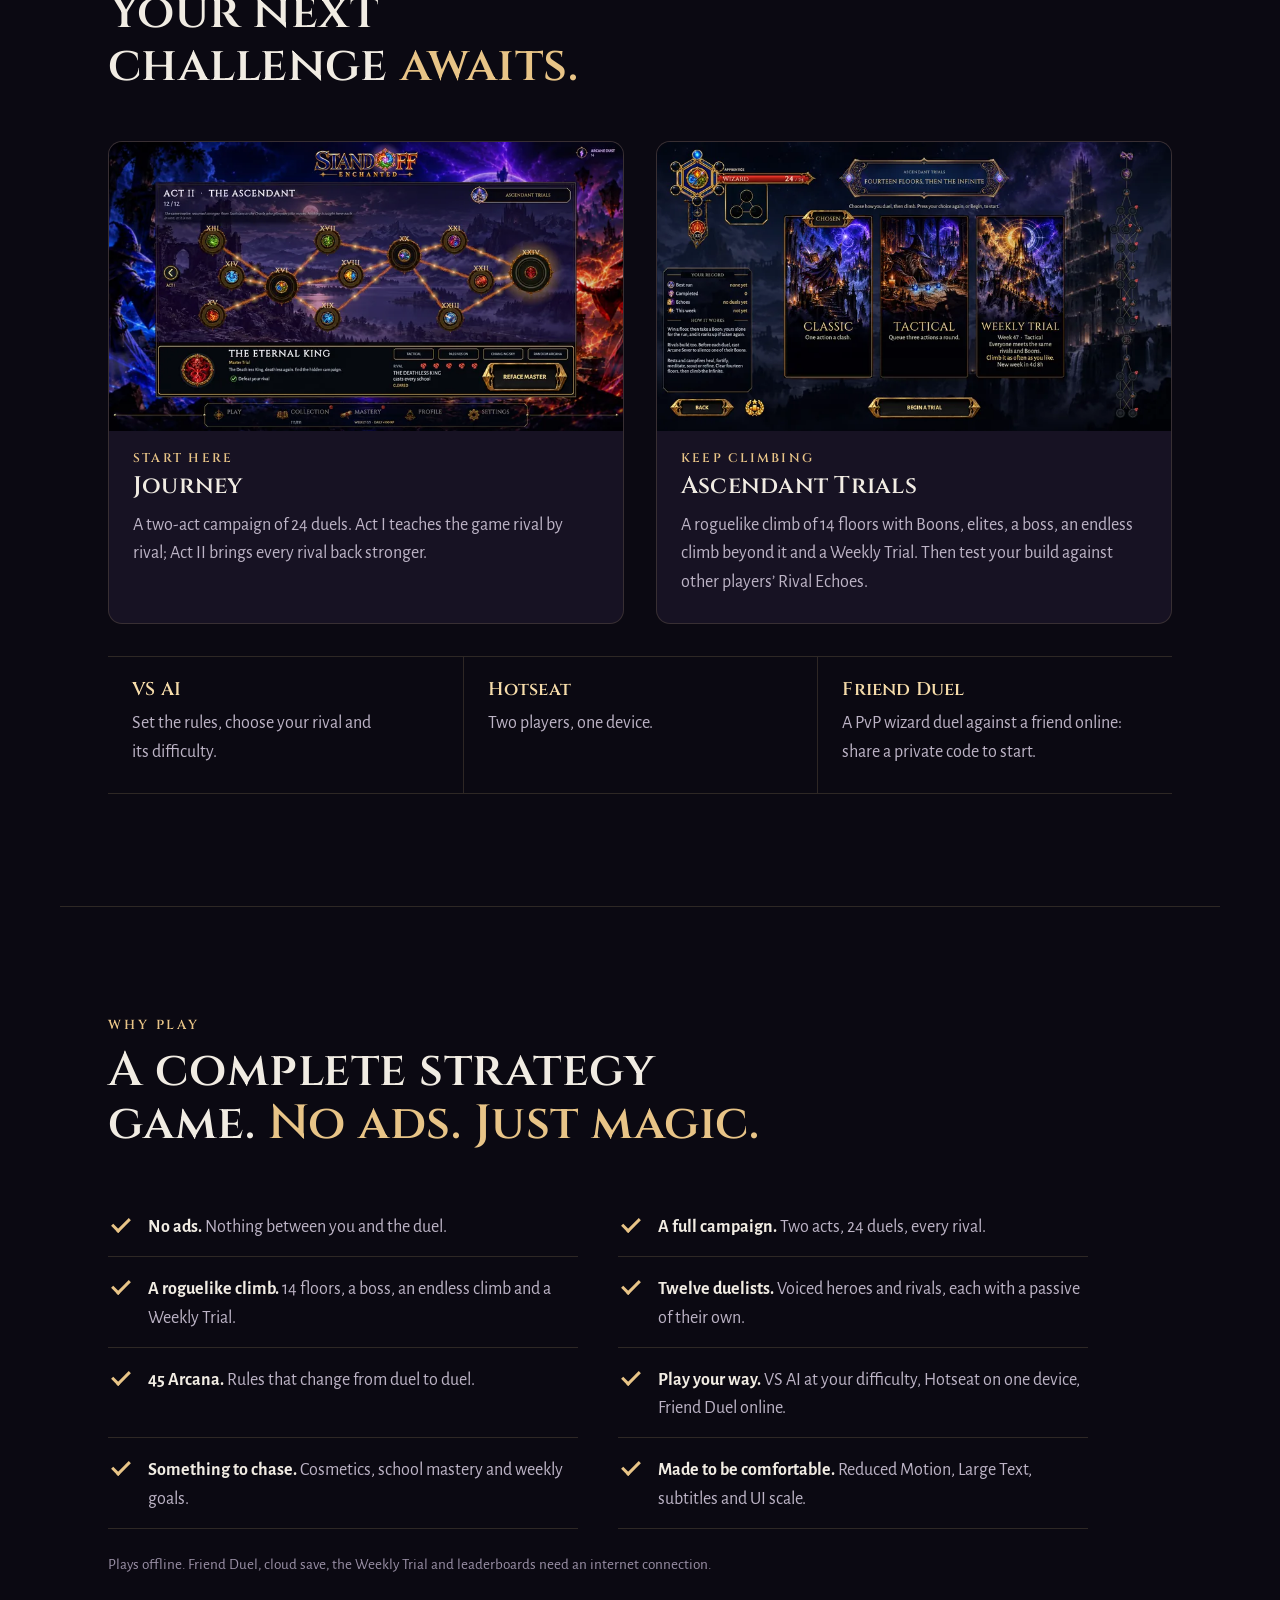
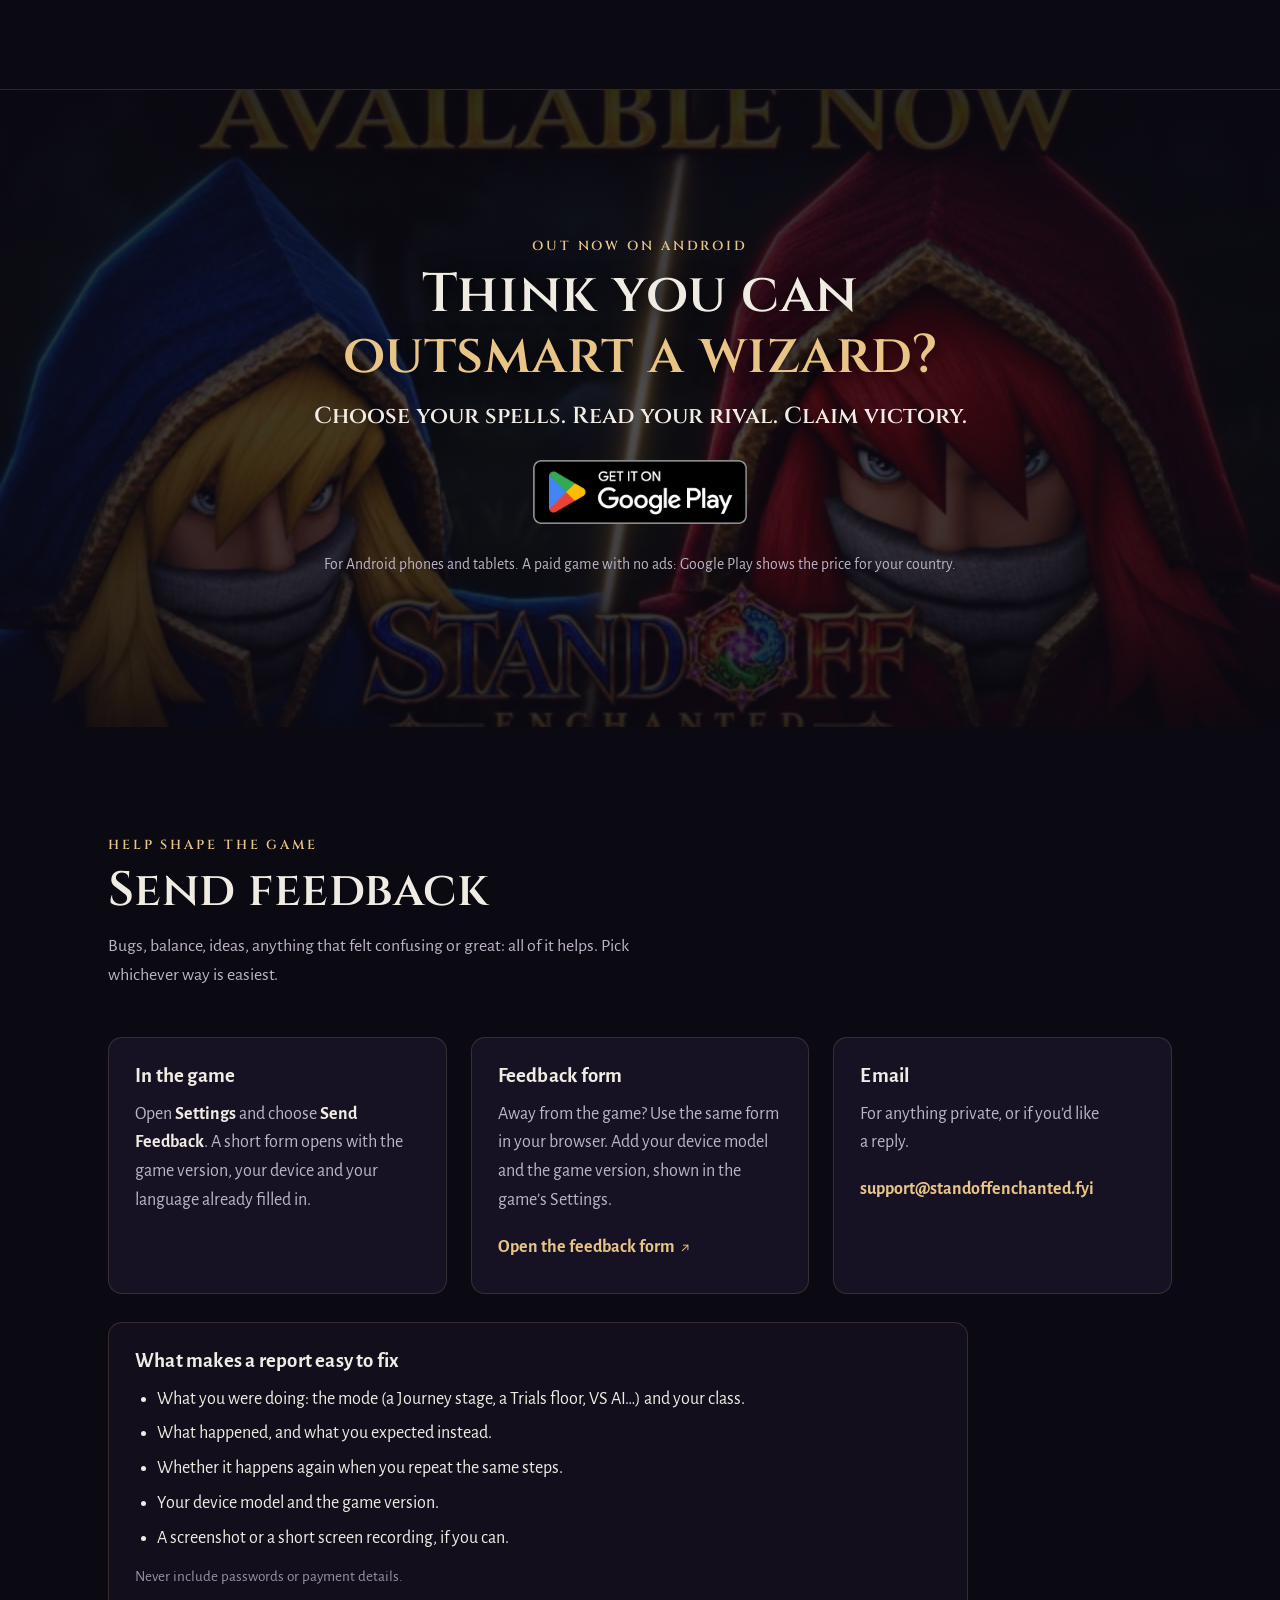
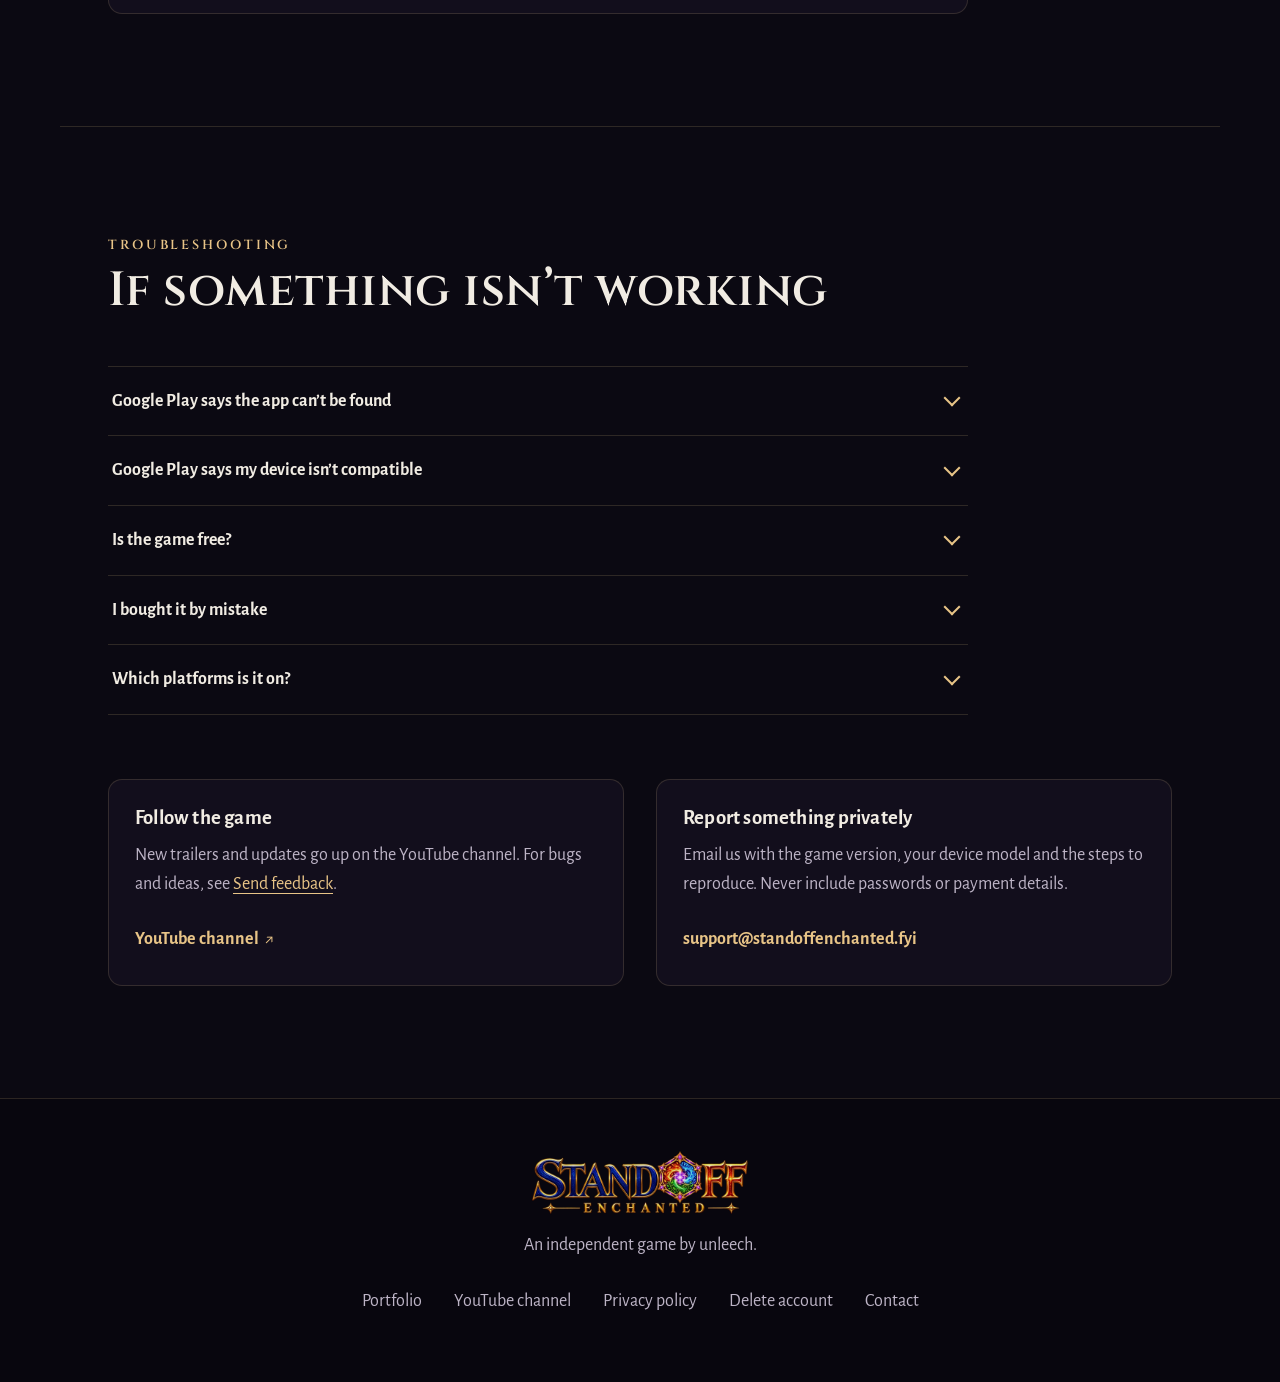
==== commit c4fc6159: "Landing page redesign: lead with the duel, then the depth - Hero: "Outsmart your rival. Win the clas" ====
--- a/index.html
+++ b/index.html
@@ -9,13 +9,16 @@
 <meta property="og:type" content="website">
 <meta property="og:site_name" content="StandOff: Enchanted">
 <meta property="og:title" content="StandOff: Enchanted | Turn-Based Wizard Duels on Android">
-<meta property="og:description" content="A turn-based wizard duel of spells and mind games. Read your rival, choose your magic, win the clash.">
+<meta property="og:description" content="Outsmart your rival. Win the clash. A turn-based wizard duel of spells and mind games, out now on Google Play.">
 <meta property="og:url" content="https://standoffenchanted.fyi/">
 <meta property="og:image" content="https://standoffenchanted.fyi/assets/og-image.jpg">
 <meta property="og:image:width" content="1200">
 <meta property="og:image:height" content="630">
-<meta property="og:image:alt" content="The StandOff: Enchanted logo over two mages facing each other across a moonlit arena">
+<meta property="og:image:alt" content="The StandOff: Enchanted logo and the words Outsmart your rival. Win the clash., beside the blue Wizard facing his rival">
 <meta name="twitter:card" content="summary_large_image">
+<meta name="twitter:title" content="StandOff: Enchanted | Turn-Based Wizard Duels on Android">
+<meta name="twitter:description" content="Outsmart your rival. Win the clash. A turn-based wizard duel of spells and mind games, out now on Google Play.">
+<meta name="twitter:image" content="https://standoffenchanted.fyi/assets/og-image.jpg">
 <link rel="canonical" href="https://standoffenchanted.fyi/">
 <link rel="icon" href="assets/icon.webp">
 <link rel="preconnect" href="https://fonts.googleapis.com">
@@ -65,6 +68,15 @@
       "trailer": [
         {
           "@type": "VideoObject",
+          "name": "StandOff: Enchanted gameplay: a duel decided at 2 HP",
+          "description": "Real gameplay: the Wizard against the Thornfury Devil. Fire beats Grass, Earth shatters the Guard, Water leaves Weaken, and two Convergences meet at 2 HP.",
+          "thumbnailUrl": "https://standoffenchanted.fyi/assets/gameplay-poster-1280.webp",
+          "uploadDate": "2026-11-19",
+          "duration": "PT28S",
+          "contentUrl": "https://standoffenchanted.fyi/assets/gameplay-loop-720.mp4"
+        },
+        {
+          "@type": "VideoObject",
           "name": "StandOff: Enchanted \"Stand Your Ground\" (Official Music Video)",
           "description": "Two rival wizards, one duel, and the Lich rising from the dark: the release music video for StandOff: Enchanted, captured in-engine.",
           "thumbnailUrl": "https://standoffenchanted.fyi/assets/video-stand-your-ground-1280.webp",
@@ -115,58 +127,107 @@
       <span>StandOff <em>Enchanted</em></span>
     </a>
     <nav class="nav" aria-label="Sections">
-      <a href="#trailers">Trailers</a>
-      <a href="#game">The game</a>
+      <a href="#how">How it plays</a>
+      <a href="#gameplay">Gameplay</a>
+      <a href="#depth">Depth</a>
       <a href="#modes">Modes</a>
       <a href="#duelists">Duelists</a>
-      <a href="#screenshots">Screenshots</a>
-      <a href="#feedback">Feedback</a>
       <a href="#help">Help</a>
     </nav>
-    <a class="btn btn-gold btn-small" href="#join">Get the game</a>
+    <a class="btn btn-gold btn-small" href="https://play.google.com/store/apps/details?id=com.unleech.standoff" rel="noopener" target="_blank" data-cta="header">Get it on Google Play</a>
   </div>
 </header>
 
 <main id="main">
 
-  <!-- 1. Introduction -->
+  <!-- 1. Hero: the promise, the store, real gameplay -->
   <section class="hero" id="top" aria-labelledby="hero-title">
     <picture class="hero-bg">
       <source type="image/webp" srcset="assets/hero-art-960.webp 960w, assets/hero-art-1872.webp 1872w" sizes="100vw">
       <img src="assets/hero-art-1872.webp" width="1872" height="840" alt="" fetchpriority="high">
     </picture>
-    <div class="hero-inner">
-      <p class="status"><span class="pulse" aria-hidden="true"></span>Out now on Android · Google Play</p>
-      <h1 id="hero-title" class="logo">
-        <img src="assets/logo-1200.webp" srcset="assets/logo-600.webp 600w, assets/logo-1200.webp 1200w" sizes="(max-width: 700px) 88vw, 620px" width="1200" height="388" alt="StandOff: Enchanted">
-        <img class="logo-emblem" data-motion="assets/logo-emblem.webp" width="250" height="250" alt="" hidden>
-      </h1>
-      <p class="tagline">Two duelists. Six schools of magic. <span>One clash at a time.</span></p>
-      <p class="pitch">A turn-based wizard duel where every number is on the table and only your rival’s next choice is hidden. Read them, choose your spell, and turn the clash in your favor.</p>
-      <div class="hero-actions">
-        <a class="play-badge play-badge-large" href="https://play.google.com/store/apps/details?id=com.unleech.standoff" rel="noopener" target="_blank"><img src="assets/google-play-badge.png" width="564" height="168" alt="Get it on Google Play"></a>
-        <a class="btn btn-ghost btn-large" href="#trailers"><span aria-hidden="true" class="tri"></span>Watch the trailers</a>
+    <div class="hero-grid">
+      <div class="hero-copy">
+        <p class="logo">
+          <img src="assets/logo-1200.webp" srcset="assets/logo-600.webp 600w, assets/logo-1200.webp 1200w" sizes="(max-width: 700px) 80vw, 440px" width="1200" height="388" alt="StandOff: Enchanted">
+          <img class="logo-emblem" data-motion="assets/logo-emblem.webp" width="250" height="250" alt="" hidden>
+        </p>
+        <h1 id="hero-title">Outsmart your rival. <span>Win the clash.</span></h1>
+        <p class="pitch">A turn-based wizard duel of spells and mind games. You both choose at once: read what your rival will do, cast the spell that beats it, and turn the duel your way.</p>
+        <div class="hero-actions">
+          <a class="play-badge play-badge-large" href="https://play.google.com/store/apps/details?id=com.unleech.standoff" rel="noopener" target="_blank" data-cta="hero"><img src="assets/google-play-badge.png" width="564" height="168" alt="Get it on Google Play"></a>
+          <a class="btn btn-ghost btn-large" href="#gameplay-video" data-watch><span aria-hidden="true" class="tri"></span>Watch gameplay</a>
+        </div>
+        <p class="byline"><span class="pulse" aria-hidden="true"></span>Out now on Android · Premium fantasy strategy · No ads</p>
       </div>
-      <p class="byline">An independent game by <strong>unleech</strong> · No ads</p>
-    </div>
-  </section>
-
-  <!-- 2. Trailers -->
-  <section class="section" id="trailers" aria-labelledby="trailers-title">
+      <figure class="hero-video" id="gameplay-video">
+        <div class="video-frame">
+          <video class="gameplay" poster="assets/gameplay-poster-1280.webp" preload="none" playsinline loop controls
+                 data-src-large="assets/gameplay-loop-720.mp4" data-src-small="assets/gameplay-loop-480.mp4" data-src-portrait="assets/gameplay-loop-portrait.mp4" data-poster-portrait="assets/gameplay-poster-portrait.webp" aria-label="Gameplay: a duel decided at 2 HP">
+            <source src="assets/gameplay-loop-480.mp4" type="video/mp4">
+          </video>
+          <button type="button" class="video-start" hidden><span class="play" aria-hidden="true"></span><span class="sr-only">Play the gameplay video with sound</span></button>
+          <button type="button" class="video-sound" hidden aria-pressed="false">Sound on</button>
+        </div>
+        <figcaption>Real gameplay: the Wizard against the Thornfury Devil, decided at 2 HP.</figcaption>
+      </figure>
+    </div>
+  </section>
+
+  <!-- 2. The hook in three steps -->
+  <section class="section" id="how" aria-labelledby="how-title">
+    <div class="section-head">
+      <p class="kicker">How a duel plays</p>
+      <h2 id="how-title">Victory isn’t luck. <span class="gold">It’s reading your rival.</span></h2>
+    </div>
+    <ol class="beats">
+      <li>
+        <img src="assets/step-choose-800.webp" srcset="assets/step-choose-800.webp 800w, assets/step-choose-1600.webp 1600w" sizes="(max-width: 860px) 92vw, 360px" width="800" height="450" loading="lazy" alt="The start of a duel: both duelists' health and mana at the top, the spell wheel at the right">
+        <h3><span class="beat-num">1</span>Choose your spell</h3>
+        <p>Six schools of magic, plus Guard and Charge. Every spell costs mana, and every number is on the table.</p>
+      </li>
+      <li>
+        <img src="assets/step-read-800.webp" srcset="assets/step-read-800.webp 800w, assets/step-read-1600.webp 1600w" sizes="(max-width: 860px) 92vw, 360px" width="800" height="450" loading="lazy" alt="The Wizard and the Thornfury Devil face off as both prepare their final spell">
+        <h3><span class="beat-num">2</span>Read your rival</h3>
+        <p>You both choose at the same time. Only their next move is hidden: guess what they will do, and pick what beats it.</p>
+      </li>
+      <li>
+        <img src="assets/step-clash-800.webp" srcset="assets/step-clash-800.webp 800w, assets/step-clash-1600.webp 1600w" sizes="(max-width: 860px) 92vw, 360px" width="800" height="450" loading="lazy" alt="A fireball streaks toward a Grass spell in the middle of the arena">
+        <h3><span class="beat-num">3</span>Win the clash</h3>
+        <p>The spells meet and the stronger one wins. Fire has the edge over Grass, Grass over Water, and Water over Fire.</p>
+      </li>
+    </ol>
+    <p class="beat-line">Think rock-paper-scissors with mana, open numbers and effects that last: every choice is a read, not a guess.</p>
+  </section>
+
+  <!-- 3. The game in action -->
+  <section class="section" id="gameplay" aria-labelledby="gameplay-title">
     <div class="section-head">
       <p class="kicker">See it in motion</p>
-      <h2 id="trailers-title">Enter the duel</h2>
+      <h2 id="gameplay-title">Every duel tells <span class="gold">a different story.</span></h2>
     </div>
     <div class="trailers">
       <article class="trailer trailer-feature">
+        <a class="trailer-frame" href="https://www.youtube.com/watch?v=BT8yfz2o8-w" data-video="BT8yfz2o8-w" data-title="StandOff: Enchanted Official Gameplay Trailer" rel="noopener" target="_blank">
+          <img src="assets/trailer-gameplay-1280.webp" srcset="assets/trailer-gameplay-640.webp 640w, assets/trailer-gameplay-1280.webp 1280w" sizes="(max-width: 860px) 92vw, 1152px" width="1280" height="720" loading="lazy" alt="A fire devil gathers flame in a sunlit arena, from the gameplay trailer">
+          <span class="play" aria-hidden="true"></span>
+          <span class="sr-only">Play the official gameplay trailer</span>
+        </a>
+        <div class="trailer-copy">
+          <h3>Official gameplay trailer</h3>
+          <p>Spells, clashes, the Arcane Veto and the ways to play.</p>
+          <a class="text-link" href="https://www.youtube.com/watch?v=BT8yfz2o8-w" rel="noopener" target="_blank">Watch on YouTube</a>
+        </div>
+      </article>
+      <article class="trailer">
         <a class="trailer-frame" href="https://www.youtube.com/watch?v=Rv-2TmdNcKw" data-video="Rv-2TmdNcKw" data-title="StandOff: Enchanted &quot;Stand Your Ground&quot; (Official Music Video)" rel="noopener" target="_blank">
-          <img src="assets/video-stand-your-ground-1280.webp" srcset="assets/video-stand-your-ground-640.webp 640w, assets/video-stand-your-ground-1280.webp 1280w" sizes="(max-width: 860px) 92vw, 1152px" width="1280" height="720" loading="lazy" alt="The blue Wizard and the Crimson Magister face to face in their hoods, from the Stand Your Ground music video">
+          <img src="assets/video-stand-your-ground-1280.webp" srcset="assets/video-stand-your-ground-640.webp 640w, assets/video-stand-your-ground-1280.webp 1280w" sizes="(max-width: 860px) 92vw, 380px" width="1280" height="720" loading="lazy" alt="The blue Wizard and the Crimson Magister face to face in their hoods, from the Stand Your Ground music video">
           <span class="play" aria-hidden="true"></span>
           <span class="sr-only">Play the Stand Your Ground music video</span>
         </a>
         <div class="trailer-copy">
-          <h3>&ldquo;Stand Your Ground&rdquo; &middot; official music video</h3>
-          <p>Two rival wizards, one duel, and something older rising from the dark.</p>
+          <h3>&ldquo;Stand Your Ground&rdquo;</h3>
+          <p>The official music video: two rival wizards, one duel, and something older rising from the dark.</p>
           <a class="text-link" href="https://www.youtube.com/watch?v=Rv-2TmdNcKw" rel="noopener" target="_blank">Watch on YouTube</a>
         </div>
       </article>
@@ -183,99 +244,182 @@
         </div>
       </article>
       <article class="trailer">
-        <a class="trailer-frame" href="https://www.youtube.com/watch?v=BT8yfz2o8-w" data-video="BT8yfz2o8-w" data-title="StandOff: Enchanted Official Gameplay Trailer" rel="noopener" target="_blank">
-          <img src="assets/trailer-gameplay-1280.webp" srcset="assets/trailer-gameplay-640.webp 640w, assets/trailer-gameplay-1280.webp 1280w" sizes="(max-width: 860px) 92vw, 380px" width="1280" height="720" loading="lazy" alt="A fire devil gathers flame in a sunlit arena, from the gameplay trailer">
-          <span class="play" aria-hidden="true"></span>
-          <span class="sr-only">Play the official gameplay trailer</span>
-        </a>
-        <div class="trailer-copy">
-          <h3>Official gameplay trailer</h3>
-          <p>Spells, clashes, the Arcane Veto and the ways to play.</p>
-          <a class="text-link" href="https://www.youtube.com/watch?v=BT8yfz2o8-w" rel="noopener" target="_blank">Watch on YouTube</a>
-        </div>
-      </article>
-      <article class="trailer">
         <a class="trailer-frame" href="https://www.youtube.com/watch?v=JE1uVvTyiss" data-video="JE1uVvTyiss" data-title="StandOff: Enchanted Official Cinematic Trailer" rel="noopener" target="_blank">
           <img src="assets/trailer-cinematic-1280.webp" srcset="assets/trailer-cinematic-640.webp 640w, assets/trailer-cinematic-1280.webp 1280w" sizes="(max-width: 860px) 92vw, 380px" width="1280" height="720" loading="lazy" alt="The Lich stands under a night sky, glowing orbs circling it, from the cinematic trailer">
           <span class="play" aria-hidden="true"></span>
           <span class="sr-only">Play the official cinematic trailer</span>
         </a>
         <div class="trailer-copy">
-          <h3>Official cinematic trailer</h3>
+          <h3>Cinematic trailer</h3>
           <p>The Deathless King waits under a moonlit sky.</p>
           <a class="text-link" href="https://www.youtube.com/watch?v=JE1uVvTyiss" rel="noopener" target="_blank">Watch on YouTube</a>
         </div>
       </article>
     </div>
     <p class="note">Videos load from YouTube only when you press play.</p>
-  </section>
-
-  <!-- 3a. Gameplay highlights -->
-  <section class="section" id="game" aria-labelledby="game-title">
-    <div class="section-head">
-      <p class="kicker">How a duel plays</p>
-      <h2 id="game-title">The numbers are open. <span class="gold">The next choice isn’t.</span></h2>
-    </div>
-
-    <div class="feature">
-      <figure class="feature-art">
-        <img src="assets/shot-03-clash-1600.webp" srcset="assets/shot-03-clash-800.webp 800w, assets/shot-03-clash-1600.webp 1600w" sizes="(max-width: 860px) 92vw, 640px" width="1600" height="900" loading="lazy" alt="Two spells meet in the middle of the arena as the duelists clash">
-      </figure>
-      <div class="feature-copy">
-        <p class="feature-num">I</p>
-        <h3>Read your rival</h3>
-        <p>Both duelists choose at the same time, then the spells clash. Higher power wins. Think rock-paper-scissors with mana, open numbers and effects that last: every choice is a read, not a guess.</p>
-        <p>Guard blunts an attack, and Charge builds the mana your bigger spells need.</p>
-        <p>Classic duels resolve one spell at a time. Tactical duels lock in three and reveal them together.</p>
-      </div>
-    </div>
-
-    <div class="feature flip">
-      <figure class="feature-art">
-        <img src="assets/shot-01-convergence-1600.webp" srcset="assets/shot-01-convergence-800.webp 800w, assets/shot-01-convergence-1600.webp 1600w" sizes="(max-width: 860px) 92vw, 640px" width="1600" height="900" loading="lazy" alt="Convergence, the finishing spell, bursts against the rival">
-      </figure>
-      <div class="feature-copy">
-        <p class="feature-num">II</p>
+
+    <h3 class="sub-head" id="screenshots">Screenshots</h3>
+    <ul class="gallery">
+      <li><a href="assets/shot-09-hud-1600.webp"><img src="assets/shot-09-hud-800.webp" width="800" height="450" loading="lazy" alt="Mid-duel with the full HUD: both duelists at 2 HP, Water and Fire in the air"></a></li>
+      <li><a href="assets/shot-03-clash-1600.webp"><img src="assets/shot-03-clash-800.webp" width="800" height="450" loading="lazy" alt="Two spells collide between the duelists"></a></li>
+      <li><a href="assets/shot-01-convergence-1600.webp"><img src="assets/shot-01-convergence-800.webp" width="800" height="450" loading="lazy" alt="Convergence strikes the rival"></a></li>
+      <li><a href="assets/shot-05-guard-1600.webp"><img src="assets/shot-05-guard-800.webp" width="800" height="450" loading="lazy" alt="A Guard catches an incoming Grass spell"></a></li>
+      <li><a href="assets/shot-02-planning-1600.webp"><img src="assets/shot-02-planning-800.webp" width="800" height="450" loading="lazy" alt="Planning a turn, with the spell wheel and both duelists’ mana on screen"></a></li>
+      <li><a href="assets/shot-04-arcane-veto-1600.webp"><img src="assets/shot-04-arcane-veto-800.webp" width="800" height="450" loading="lazy" alt="The Arcane Veto with five Arcana cards"></a></li>
+      <li><a href="assets/shot-06-journey-1600.webp"><img src="assets/shot-06-journey-800.webp" width="800" height="450" loading="lazy" alt="The Journey campaign map"></a></li>
+      <li><a href="assets/shot-07-ascendant-trials-1600.webp"><img src="assets/shot-07-ascendant-trials-800.webp" width="800" height="450" loading="lazy" alt="Choosing an Ascendant Trial"></a></li>
+    </ul>
+    <div class="cta-strip">
+      <p>Seen enough? <strong>The duel is waiting.</strong></p>
+      <a class="play-badge" href="https://play.google.com/store/apps/details?id=com.unleech.standoff" rel="noopener" target="_blank" data-cta="gameplay"><img src="assets/google-play-badge.png" width="564" height="168" loading="lazy" alt="Get it on Google Play"></a>
+    </div>
+  </section>
+
+  <!-- 4. The depth, once the appeal is clear -->
+  <section class="section" id="depth" aria-labelledby="depth-title">
+    <div class="section-head">
+      <p class="kicker">Strategic depth</p>
+      <h2 id="depth-title">Simple to learn. <span class="gold">Challenging to master.</span></h2>
+      <p class="lede">The first duel takes a minute to understand. The next hundred keep finding new answers.</p>
+    </div>
+    <div class="cards">
+      <article class="card">
         <h3>Six schools of magic</h3>
         <ul class="schools" aria-label="The six schools">
           <li><span class="sw fire"></span>Fire</li><li><span class="sw water"></span>Water</li><li><span class="sw grass"></span>Grass</li>
           <li><span class="sw light"></span>Light</li><li><span class="sw void"></span>Void</li><li><span class="sw earth"></span>Earth</li>
         </ul>
-        <p>Fire has the edge over Grass, Grass over Water, and Water over Fire. Light cleanses or shields you, Void drains your rival’s mana, and Earth breaks through a Guard.</p>
-        <p>Cast three schools to ready <strong>Convergence</strong>, a finishing spell that carries the effect of every sigil you earned.</p>
-      </div>
-    </div>
-
-    <div class="feature">
-      <figure class="feature-art">
-        <img src="assets/shot-04-arcane-veto-1600.webp" srcset="assets/shot-04-arcane-veto-800.webp 800w, assets/shot-04-arcane-veto-1600.webp 1600w" sizes="(max-width: 860px) 92vw, 640px" width="1600" height="900" loading="lazy" alt="The Arcane Veto: five Arcana cards laid out to seal or keep">
-      </figure>
-      <div class="feature-copy">
-        <p class="feature-num">III</p>
-        <h3>Rules that shift</h3>
-        <p>The Arcane Veto deals Arcana that rewrite the rules of the duel. Reject the ones that hurt you, or bank a seal for later. There are 45 Arcana to discover.</p>
-        <p>The sky changes too: Sunny, Rainy and Full Moon skies each strengthen a school. Burn, Weaken, Seeded, Ward and Stoneguard carry from one clash to the next.</p>
-      </div>
-    </div>
-  </section>
-
-  <!-- 3b. Game modes -->
+        <p>Each one has its own strength and its own counter.</p>
+        <details><summary>How they work</summary><p>Fire has the edge over Grass, Grass over Water, and Water over Fire. Light cleanses or shields you, Void drains your rival’s mana, and Earth breaks through a Guard.</p></details>
+      </article>
+      <article class="card">
+        <h3>Mana is everything</h3>
+        <p>Build it, guard it, and spend it when it matters most.</p>
+        <details><summary>Guard and Charge</summary><p>Bigger spells cost more mana. Charge builds the mana they need; Guard blunts an attack. Spend too early and your rival will know you are empty.</p></details>
+      </article>
+      <article class="card">
+        <h3>Master Convergence</h3>
+        <p>Cast three schools to ready a devastating finishing spell.</p>
+        <details><summary>The finisher</summary><p>Convergence carries the effect of every sigil you earned on the way to it, so the schools you cast first shape what it does.</p></details>
+      </article>
+      <article class="card">
+        <h3>Expect the unexpected</h3>
+        <p>Arcana rewrite the rules of a duel and make you rethink your plan.</p>
+        <details><summary>The Arcane Veto</summary><p>The Arcane Veto deals Arcana that change the duel. Reject the ones that hurt you, or bank a seal for later. There are 45 Arcana to discover.</p></details>
+      </article>
+      <article class="card">
+        <h3>Read the battlefield</h3>
+        <p>The sky and lasting effects shape the clashes still to come.</p>
+        <details><summary>Skies and effects</summary><p>Sunny, Rainy and Full Moon skies each strengthen a school. Burn, Weaken, Seeded, Ward and Stoneguard carry from one clash to the next.</p></details>
+      </article>
+      <article class="card">
+        <h3>Two ways to duel</h3>
+        <p>One spell at a time, or three locked in and revealed together.</p>
+        <details><summary>Classic and Tactical</summary><p>Classic duels resolve one spell at a time. Tactical duels lock in three spells and reveal them together, so you plan a whole sequence against your rival’s.</p></details>
+      </article>
+    </div>
+  </section>
+
+  <!-- 5. Duelists -->
+  <section class="section" id="duelists" aria-labelledby="duelists-title">
+    <div class="section-head">
+      <p class="kicker">Twelve duelists</p>
+      <h2 id="duelists-title">Every duelist <span class="gold">bends one rule.</span></h2>
+      <p class="lede">Each hero and rival carries a class passive. It triggers on its own condition, then recharges for three clashes. Hover over or tap an emblem to see it move, as it does in the game.</p>
+    </div>
+    <ul class="duelists">
+      <li class="duelist" tabindex="0">
+        <img src="assets/duelists/wizard.webp" data-motion="assets/duelists/wizard-motion.webp" width="200" height="200" loading="lazy" alt="The Wizard's class emblem, Elemental Mastery">
+        <h3>Wizard</h3>
+        <p class="passive">Elemental Mastery</p>
+        <p>When your Fire, Water or Grass beats the rival&#x27;s spell, it gains +1 more PWR.</p>
+      </li>
+      <li class="duelist" tabindex="0">
+        <img src="assets/duelists/lich.webp" data-motion="assets/duelists/lich-motion.webp" width="200" height="200" loading="lazy" alt="The Lich's class emblem, Soul Siphon">
+        <h3>Lich</h3>
+        <p class="passive">Soul Siphon</p>
+        <p>After your spell deals damage, restore 1 HP.</p>
+      </li>
+      <li class="duelist" tabindex="0">
+        <img src="assets/duelists/footman.webp" data-motion="assets/duelists/footman-motion.webp" width="200" height="200" loading="lazy" alt="The Footman's class emblem, Stalwart Guard">
+        <h3>Footman</h3>
+        <p class="passive">Stalwart Guard</p>
+        <p>When your Guard meets an attack, gain 1 MP.</p>
+      </li>
+      <li class="duelist" tabindex="0">
+        <img src="assets/duelists/hellfire-devil.webp" data-motion="assets/duelists/hellfire-devil-motion.webp" width="200" height="200" loading="lazy" alt="The Hellfire Devil's class emblem, Hellfire">
+        <h3>Hellfire Devil</h3>
+        <p class="passive">Hellfire</p>
+        <p>After a Fire spell deals damage, your next offensive spell gains +1 PWR.</p>
+      </li>
+      <li class="duelist" tabindex="0">
+        <img src="assets/duelists/thornfury-devil.webp" data-motion="assets/duelists/thornfury-devil-motion.webp" width="200" height="200" loading="lazy" alt="The Thornfury Devil's class emblem, Thornfury">
+        <h3>Thornfury Devil</h3>
+        <p class="passive">Thornfury</p>
+        <p>After a Grass spell deals damage, your next offensive spell gains +1 PWR.</p>
+      </li>
+      <li class="duelist" tabindex="0">
+        <img src="assets/duelists/riptide-devil.webp" data-motion="assets/duelists/riptide-devil-motion.webp" width="200" height="200" loading="lazy" alt="The Riptide Devil's class emblem, Riptide">
+        <h3>Riptide Devil</h3>
+        <p class="passive">Riptide</p>
+        <p>After a Water spell deals damage, your next offensive spell gains +1 PWR.</p>
+      </li>
+      <li class="duelist" tabindex="0">
+        <img src="assets/duelists/ironwall-guard.webp" data-motion="assets/duelists/ironwall-guard-motion.webp" width="200" height="200" loading="lazy" alt="The Ironwall Guard's class emblem, Hold the Line">
+        <h3>Ironwall Guard</h3>
+        <p class="passive">Hold the Line</p>
+        <p>When you Guard and a spell still deals you damage, take 1 less.</p>
+      </li>
+      <li class="duelist" tabindex="0">
+        <img src="assets/duelists/counterguard.webp" data-motion="assets/duelists/counterguard-motion.webp" width="200" height="200" loading="lazy" alt="The Counterguard's class emblem, Counterguard">
+        <h3>Counterguard</h3>
+        <p class="passive">Counterguard</p>
+        <p>When you Guard and a spell still deals you damage, your next offensive spell gains +1 PWR.</p>
+      </li>
+      <li class="duelist" tabindex="0">
+        <img src="assets/duelists/aegis-guard.webp" data-motion="assets/duelists/aegis-guard-motion.webp" width="200" height="200" loading="lazy" alt="The Aegis Guard's class emblem, Aegis Reserve">
+        <h3>Aegis Guard</h3>
+        <p class="passive">Aegis Reserve</p>
+        <p>When your Guard meets an attack, gain Ward against the next status.</p>
+      </li>
+      <li class="duelist" tabindex="0">
+        <img src="assets/duelists/gravechill-ghoul.webp" data-motion="assets/duelists/gravechill-ghoul-motion.webp" width="200" height="200" loading="lazy" alt="The Gravechill Ghoul's class emblem, Grave Chill">
+        <h3>Gravechill Ghoul</h3>
+        <p class="passive">Grave Chill</p>
+        <p>After taking spell damage, your next offensive spell restores 1 MP if it deals damage.</p>
+      </li>
+      <li class="duelist" tabindex="0">
+        <img src="assets/duelists/carrion-bloom-ghoul.webp" data-motion="assets/duelists/carrion-bloom-ghoul-motion.webp" width="200" height="200" loading="lazy" alt="The Carrion Bloom Ghoul's class emblem, Carrion Bloom">
+        <h3>Carrion Bloom Ghoul</h3>
+        <p class="passive">Carrion Bloom</p>
+        <p>After taking spell damage, your next offensive spell restores 1 HP if it deals damage.</p>
+      </li>
+      <li class="duelist" tabindex="0">
+        <img src="assets/duelists/grave-hunger-ghoul.webp" data-motion="assets/duelists/grave-hunger-ghoul-motion.webp" width="200" height="200" loading="lazy" alt="The Grave Hunger Ghoul's class emblem, Grave Hunger">
+        <h3>Grave Hunger Ghoul</h3>
+        <p class="passive">Grave Hunger</p>
+        <p>After taking spell damage, your next offensive spell restores 1 HP and 1 MP if it deals damage.</p>
+      </li>
+    </ul>
+  </section>
+
+  <!-- 6. Modes -->
   <section class="section" id="modes" aria-labelledby="modes-title">
     <div class="section-head">
       <p class="kicker">Five ways to play</p>
-      <h2 id="modes-title">One more rival. <span class="gold">One more climb.</span></h2>
+      <h2 id="modes-title">Your next challenge <span class="gold">awaits.</span></h2>
     </div>
     <div class="modes">
       <article class="mode">
-        <img src="assets/shot-06-journey-800.webp" srcset="assets/shot-06-journey-800.webp 800w, assets/shot-06-journey-1600.webp 1600w" sizes="(max-width: 860px) 92vw, 380px" width="800" height="450" loading="lazy" alt="The Journey map, a path of rival nodes across a moonlit landscape">
+        <img src="assets/shot-06-journey-800.webp" srcset="assets/shot-06-journey-800.webp 800w, assets/shot-06-journey-1600.webp 1600w" sizes="(max-width: 860px) 92vw, 560px" width="800" height="450" loading="lazy" alt="The Journey map, a path of rival nodes across a moonlit landscape">
         <div class="mode-copy">
           <p class="mode-tag">Start here</p>
           <h3>Journey</h3>
-          <p>A 12-node campaign that teaches the game rival by rival and unlocks the Footman and the Lich.</p>
+          <p>A two-act campaign of 24 duels. Act I teaches the game rival by rival; Act II brings every rival back stronger.</p>
         </div>
       </article>
       <article class="mode">
-        <img src="assets/shot-07-ascendant-trials-800.webp" srcset="assets/shot-07-ascendant-trials-800.webp 800w, assets/shot-07-ascendant-trials-1600.webp 1600w" sizes="(max-width: 860px) 92vw, 380px" width="800" height="450" loading="lazy" alt="Ascendant Trials, choosing between Classic, Tactical and the Weekly Trial">
+        <img src="assets/shot-07-ascendant-trials-800.webp" srcset="assets/shot-07-ascendant-trials-800.webp 800w, assets/shot-07-ascendant-trials-1600.webp 1600w" sizes="(max-width: 860px) 92vw, 560px" width="800" height="450" loading="lazy" alt="Ascendant Trials, choosing between Classic, Tactical and the Weekly Trial">
         <div class="mode-copy">
           <p class="mode-tag">Keep climbing</p>
           <h3>Ascendant Trials</h3>
@@ -286,124 +430,42 @@
     <ul class="mode-list">
       <li><h3>VS AI</h3><p>Set the rules, choose your rival and its difficulty.</p></li>
       <li><h3>Hotseat</h3><p>Two players, one device.</p></li>
-      <li><h3>Friend Duel</h3><p>A PvP wizard duel against a friend online, with a private code.</p></li>
+      <li><h3>Friend Duel</h3><p>A PvP wizard duel against a friend online: share a private code to start.</p></li>
     </ul>
-    <p class="note">Plays offline. Friend Duel, cloud save, the Weekly Trial and leaderboards need an internet connection. Accessibility options include Reduced Motion, Large Text, subtitles and UI scale.</p>
-  </section>
-
-  <!-- 3b. Duelists -->
-  <section class="section" id="duelists" aria-labelledby="duelists-title">
-    <div class="section-head">
-      <p class="kicker">Twelve duelists</p>
-      <h2 id="duelists-title">Every duelist <span class="gold">bends one rule.</span></h2>
-      <p class="lede">Each hero and rival carries a class passive. It triggers on its own condition, then recharges for three clashes. Hover over or tap an emblem to see it move, as it does in the game.</p>
-    </div>
-    <ul class="duelists">
-      <li class="duelist" tabindex="0">
-        <img src="assets/duelists/wizard.webp" data-motion="assets/duelists/wizard-motion.webp" width="200" height="200" loading="lazy" alt="The Wizard's class emblem, Elemental Mastery">
-        <h3>Wizard</h3>
-        <p class="passive">Elemental Mastery</p>
-        <p>When your Fire, Water or Grass beats the rival&#x27;s spell, it gains +1 more PWR.</p>
-      </li>
-      <li class="duelist" tabindex="0">
-        <img src="assets/duelists/lich.webp" data-motion="assets/duelists/lich-motion.webp" width="200" height="200" loading="lazy" alt="The Lich's class emblem, Soul Siphon">
-        <h3>Lich</h3>
-        <p class="passive">Soul Siphon</p>
-        <p>After your spell deals damage, restore 1 HP.</p>
-      </li>
-      <li class="duelist" tabindex="0">
-        <img src="assets/duelists/footman.webp" data-motion="assets/duelists/footman-motion.webp" width="200" height="200" loading="lazy" alt="The Footman's class emblem, Stalwart Guard">
-        <h3>Footman</h3>
-        <p class="passive">Stalwart Guard</p>
-        <p>When your Guard meets an attack, gain 1 MP.</p>
-      </li>
-      <li class="duelist" tabindex="0">
-        <img src="assets/duelists/hellfire-devil.webp" data-motion="assets/duelists/hellfire-devil-motion.webp" width="200" height="200" loading="lazy" alt="The Hellfire Devil's class emblem, Hellfire">
-        <h3>Hellfire Devil</h3>
-        <p class="passive">Hellfire</p>
-        <p>After a Fire spell deals damage, your next offensive spell gains +1 PWR.</p>
-      </li>
-      <li class="duelist" tabindex="0">
-        <img src="assets/duelists/thornfury-devil.webp" data-motion="assets/duelists/thornfury-devil-motion.webp" width="200" height="200" loading="lazy" alt="The Thornfury Devil's class emblem, Thornfury">
-        <h3>Thornfury Devil</h3>
-        <p class="passive">Thornfury</p>
-        <p>After a Grass spell deals damage, your next offensive spell gains +1 PWR.</p>
-      </li>
-      <li class="duelist" tabindex="0">
-        <img src="assets/duelists/riptide-devil.webp" data-motion="assets/duelists/riptide-devil-motion.webp" width="200" height="200" loading="lazy" alt="The Riptide Devil's class emblem, Riptide">
-        <h3>Riptide Devil</h3>
-        <p class="passive">Riptide</p>
-        <p>After a Water spell deals damage, your next offensive spell gains +1 PWR.</p>
-      </li>
-      <li class="duelist" tabindex="0">
-        <img src="assets/duelists/ironwall-guard.webp" data-motion="assets/duelists/ironwall-guard-motion.webp" width="200" height="200" loading="lazy" alt="The Ironwall Guard's class emblem, Hold the Line">
-        <h3>Ironwall Guard</h3>
-        <p class="passive">Hold the Line</p>
-        <p>When you Guard and a spell still deals you damage, take 1 less.</p>
-      </li>
-      <li class="duelist" tabindex="0">
-        <img src="assets/duelists/counterguard.webp" data-motion="assets/duelists/counterguard-motion.webp" width="200" height="200" loading="lazy" alt="The Counterguard's class emblem, Counterguard">
-        <h3>Counterguard</h3>
-        <p class="passive">Counterguard</p>
-        <p>When you Guard and a spell still deals you damage, your next offensive spell gains +1 PWR.</p>
-      </li>
-      <li class="duelist" tabindex="0">
-        <img src="assets/duelists/aegis-guard.webp" data-motion="assets/duelists/aegis-guard-motion.webp" width="200" height="200" loading="lazy" alt="The Aegis Guard's class emblem, Aegis Reserve">
-        <h3>Aegis Guard</h3>
-        <p class="passive">Aegis Reserve</p>
-        <p>When your Guard meets an attack, gain Ward against the next status.</p>
-      </li>
-      <li class="duelist" tabindex="0">
-        <img src="assets/duelists/gravechill-ghoul.webp" data-motion="assets/duelists/gravechill-ghoul-motion.webp" width="200" height="200" loading="lazy" alt="The Gravechill Ghoul's class emblem, Grave Chill">
-        <h3>Gravechill Ghoul</h3>
-        <p class="passive">Grave Chill</p>
-        <p>After taking spell damage, your next offensive spell restores 1 MP if it deals damage.</p>
-      </li>
-      <li class="duelist" tabindex="0">
-        <img src="assets/duelists/carrion-bloom-ghoul.webp" data-motion="assets/duelists/carrion-bloom-ghoul-motion.webp" width="200" height="200" loading="lazy" alt="The Carrion Bloom Ghoul's class emblem, Carrion Bloom">
-        <h3>Carrion Bloom Ghoul</h3>
-        <p class="passive">Carrion Bloom</p>
-        <p>After taking spell damage, your next offensive spell restores 1 HP if it deals damage.</p>
-      </li>
-      <li class="duelist" tabindex="0">
-        <img src="assets/duelists/grave-hunger-ghoul.webp" data-motion="assets/duelists/grave-hunger-ghoul-motion.webp" width="200" height="200" loading="lazy" alt="The Grave Hunger Ghoul's class emblem, Grave Hunger">
-        <h3>Grave Hunger Ghoul</h3>
-        <p class="passive">Grave Hunger</p>
-        <p>After taking spell damage, your next offensive spell restores 1 HP and 1 MP if it deals damage.</p>
-      </li>
+  </section>
+
+  <!-- 7. Why it is worth buying -->
+  <section class="section" id="why" aria-labelledby="why-title">
+    <div class="section-head">
+      <p class="kicker">Why play</p>
+      <h2 id="why-title">A complete strategy game. <span class="gold">No ads. Just magic.</span></h2>
+    </div>
+    <ul class="why">
+      <li><strong>No ads.</strong> Nothing between you and the duel.</li>
+      <li><strong>A full campaign.</strong> Two acts, 24 duels, every rival.</li>
+      <li><strong>A roguelike climb.</strong> 14 floors, a boss, an endless climb and a Weekly Trial.</li>
+      <li><strong>Twelve duelists.</strong> Voiced heroes and rivals, each with a passive of their own.</li>
+      <li><strong>45 Arcana.</strong> Rules that change from duel to duel.</li>
+      <li><strong>Play your way.</strong> VS AI at your difficulty, Hotseat on one device, Friend Duel online.</li>
+      <li><strong>Something to chase.</strong> Cosmetics, school mastery and weekly goals.</li>
+      <li><strong>Made to be comfortable.</strong> Reduced Motion, Large Text, subtitles and UI scale.</li>
     </ul>
-  </section>
-
-  <!-- 4. Screenshots -->
-  <section class="section" id="screenshots" aria-labelledby="shots-title">
-    <div class="section-head">
-      <p class="kicker">From the game</p>
-      <h2 id="shots-title">Screenshots</h2>
-    </div>
-    <ul class="gallery">
-      <li><a href="assets/shot-02-planning-1600.webp"><img src="assets/shot-02-planning-800.webp" width="800" height="450" loading="lazy" alt="Planning a turn, with the spell wheel and both duelists’ mana on screen"></a></li>
-      <li><a href="assets/shot-05-guard-1600.webp"><img src="assets/shot-05-guard-800.webp" width="800" height="450" loading="lazy" alt="A Guard catches an incoming Grass spell"></a></li>
-      <li><a href="assets/shot-03-clash-1600.webp"><img src="assets/shot-03-clash-800.webp" width="800" height="450" loading="lazy" alt="Two spells collide between the duelists"></a></li>
-      <li><a href="assets/shot-01-convergence-1600.webp"><img src="assets/shot-01-convergence-800.webp" width="800" height="450" loading="lazy" alt="Convergence strikes the rival"></a></li>
-      <li><a href="assets/shot-04-arcane-veto-1600.webp"><img src="assets/shot-04-arcane-veto-800.webp" width="800" height="450" loading="lazy" alt="The Arcane Veto with five Arcana cards"></a></li>
-      <li><a href="assets/shot-06-journey-1600.webp"><img src="assets/shot-06-journey-800.webp" width="800" height="450" loading="lazy" alt="The Journey campaign map"></a></li>
-      <li><a href="assets/shot-07-ascendant-trials-1600.webp"><img src="assets/shot-07-ascendant-trials-800.webp" width="800" height="450" loading="lazy" alt="Choosing an Ascendant Trial"></a></li>
-      <li><a href="assets/shot-08-modes-1600.webp"><img src="assets/shot-08-modes-800.webp" width="800" height="450" loading="lazy" alt="The main menu with the game modes"></a></li>
-    </ul>
-  </section>
-
-  <!-- 5. Get the game -->
-  <section class="section join" id="join" aria-labelledby="join-title">
-    <div class="section-head">
-      <p class="kicker">Out now</p>
-      <h2 id="join-title">Get it on Google Play</h2>
-      <p class="lede">For Android phones and tablets. A paid game with no ads: Google Play shows the price for your&nbsp;country.</p>
-    </div>
-    <div class="get">
-      <a class="play-badge play-badge-xl" href="https://play.google.com/store/apps/details?id=com.unleech.standoff" rel="noopener" target="_blank"><img src="assets/google-play-badge.png" width="564" height="168" alt="Get it on Google Play"></a>
-      <p class="addr">play.google.com/store/apps/details?id=com.unleech.standoff</p>
-    </div>
-    <p class="note">The free alpha signup has closed. Thank you to everyone who tested the game and sent feedback.</p>
+    <p class="note">Plays offline. Friend Duel, cloud save, the Weekly Trial and leaderboards need an internet connection.</p>
+  </section>
+
+  <!-- 8. The final call -->
+  <section class="final" id="join" aria-labelledby="join-title">
+    <picture class="final-bg">
+      <source type="image/webp" srcset="assets/video-stand-your-ground-640.webp 640w, assets/video-stand-your-ground-1280.webp 1280w" sizes="100vw">
+      <img src="assets/video-stand-your-ground-1280.webp" width="1280" height="720" loading="lazy" alt="">
+    </picture>
+    <div class="final-inner">
+      <p class="kicker">Out now on Android</p>
+      <h2 id="join-title">Think you can <span class="gold">outsmart a wizard?</span></h2>
+      <p class="final-line">Choose your spells. Read your rival. Claim victory.</p>
+      <a class="play-badge play-badge-xl" href="https://play.google.com/store/apps/details?id=com.unleech.standoff" rel="noopener" target="_blank" data-cta="final"><img src="assets/google-play-badge.png" width="564" height="168" loading="lazy" alt="Get it on Google Play"></a>
+      <p class="final-note">For Android phones and tablets. A paid game with no ads: Google Play shows the price for your&nbsp;country.</p>
+    </div>
   </section>
 
   <!-- 6. Feedback: where to send it and what helps -->
@@ -484,8 +546,8 @@
       </div>
     </div>
   </section>
-
 </main>
+
 
 <footer class="site-footer">
   <div class="foot-inner">
@@ -515,3 +577,4 @@
 <!-- Cloudflare Web Analytics: cookie-free visit counts (see the privacy policy) --><script type='module' src='https://static.cloudflareinsights.com/beacon.min.js' data-cf-beacon='{"token": "668414665a1d4cda9459548069fe21a7"}'></script><!-- End Cloudflare Web Analytics -->
 </body>
 </html>
+
--- a/style.css
+++ b/style.css
@@ -1,4 +1,4 @@
-/* StandOff: Enchanted — game page. Dark fantasy: deep night, violet magic, warm gold. */
+/* StandOff: Enchanted, the game page. Dark fantasy: deep night, violet magic, warm gold. */
 /* Fallback faces sized to the web fonts (measured against Cinzel and Alegreya Sans), so the text keeps its size
    and lines when the fonts arrive: a first visit's swap no longer moves the page (Cloudflare CLS, 13 Nov 2026).
    A face whose local font is missing is skipped for the next in the stack. */
@@ -119,11 +119,10 @@
 .nav a:hover { color: var(--text); background: rgba(255, 255, 255, 0.05); }
 
 /* ---------------------------------------------------------------- hero */
+/* The promise and the store on the left, real gameplay on the right (stacked on phones). */
 .hero {
   position: relative; isolation: isolate;
-  min-height: min(88vh, 860px);
-  display: grid; align-items: end;
-  padding: clamp(96px, 16vh, 180px) var(--gutter) clamp(40px, 7vh, 80px);
+  padding: clamp(40px, 8vh, 96px) var(--gutter) clamp(40px, 7vh, 80px);
   overflow: hidden;
 }
 .hero-bg { position: absolute; inset: 0; z-index: -1; }
@@ -131,36 +130,49 @@
 .hero::after {
   content: ""; position: absolute; inset: 0; z-index: -1;
   background:
-    radial-gradient(ellipse 70% 55% at 50% 58%, rgba(11, 9, 18, 0.62), transparent 72%),
-    linear-gradient(180deg, rgba(11, 9, 18, 0.35) 0%, rgba(11, 9, 18, 0.15) 30%, rgba(11, 9, 18, 0.78) 74%, var(--bg) 100%);
-}
-.hero-inner { max-width: 760px; margin: 0 auto; text-align: center; }
-.status {
-  display: inline-flex; align-items: center; gap: 10px;
-  margin: 0 0 18px; padding: 7px 16px;
-  border: 1px solid var(--line-strong); border-radius: 999px;
-  background: rgba(11, 9, 18, 0.6);
-  color: var(--gold-hi); font-size: .92rem; font-weight: 500; letter-spacing: .04em;
-}
-.pulse { width: 8px; height: 8px; border-radius: 50%; background: #9be38f; box-shadow: 0 0 0 0 rgba(155, 227, 143, .6); animation: pulse 2.4s ease-out infinite; }
-@keyframes pulse { 0% { box-shadow: 0 0 0 0 rgba(155, 227, 143, .55); } 70%, 100% { box-shadow: 0 0 0 9px rgba(155, 227, 143, 0); } }
-.logo { margin: 0 auto 14px; max-width: 620px; }
+    linear-gradient(90deg, rgba(11, 9, 18, 0.88) 0%, rgba(11, 9, 18, 0.62) 48%, rgba(11, 9, 18, 0.35) 100%),
+    linear-gradient(180deg, rgba(11, 9, 18, 0.2) 0%, rgba(11, 9, 18, 0.1) 55%, var(--bg) 100%);
+}
+.hero-grid {
+  max-width: var(--max); margin: 0 auto;
+  display: grid; grid-template-columns: minmax(0, 1fr) minmax(0, 1.12fr); gap: clamp(28px, 4vw, 56px); align-items: center;
+}
+.logo { position: relative; margin: 0 0 18px; max-width: 440px; }
 .logo img { width: 100%; height: auto; filter: drop-shadow(0 8px 24px rgba(0, 0, 0, .55)); }
 /* The logo's hexagon emblem, alive: laid exactly over its own place in the logo (crop 686,24 to 936,274 of 1200 x 388). */
-.logo { position: relative; }
 .logo .logo-emblem { position: absolute; left: 57.1667%; top: 6.1856%; width: 20.8333%; height: auto; filter: none; pointer-events: none; }
-.tagline {
-  font-family: var(--head); font-weight: 600; color: var(--text);
-  font-size: clamp(1.15rem, .95rem + 1vw, 1.6rem); line-height: 1.35; letter-spacing: .02em;
-  text-shadow: 0 2px 14px rgba(0, 0, 0, .7);
-  margin-bottom: 12px;
-}
-/* The gold beat on its own line: the tagline then wraps the same in Cinzel and in its fallback at any width (it sat
-   right at one line's width, so the font's arrival could add a line and push the hero down). */
-.tagline span { display: block; color: var(--gold); white-space: nowrap; }
-.pitch { max-width: 600px; margin: 0 auto 28px; color: #d6cede; font-size: 1.1rem; text-shadow: 0 2px 12px rgba(0, 0, 0, .8); }
-.hero-actions { display: flex; flex-wrap: wrap; justify-content: center; gap: 14px; }
-.byline { margin: 20px 0 0; font-size: .95rem; color: var(--dim); }
+.hero h1 {
+  font-family: var(--head); font-weight: 700;
+  font-size: clamp(2rem, 1.3rem + 3vw, 3.4rem); line-height: 1.08; letter-spacing: .01em;
+  text-wrap: balance; text-shadow: 0 2px 18px rgba(0, 0, 0, .7);
+  margin-bottom: 16px;
+}
+.hero h1 span { display: block; color: var(--gold); }
+.pitch { max-width: 34em; margin: 0 0 26px; color: #ddd5e4; font-size: 1.14rem; text-shadow: 0 2px 12px rgba(0, 0, 0, .8); }
+.hero-actions { display: flex; flex-wrap: wrap; align-items: center; gap: 14px; }
+.byline { margin: 20px 0 0; font-size: .95rem; color: var(--muted); }
+.pulse { display: inline-block; vertical-align: .1em; margin-right: 8px; width: 8px; height: 8px; border-radius: 50%; background: #9be38f; box-shadow: 0 0 0 0 rgba(155, 227, 143, .6); animation: pulse 2.4s ease-out infinite; }
+@keyframes pulse { 0% { box-shadow: 0 0 0 0 rgba(155, 227, 143, .55); } 70%, 100% { box-shadow: 0 0 0 9px rgba(155, 227, 143, 0); } }
+
+.hero-video { margin: 0; }
+.video-frame {
+  position: relative; aspect-ratio: 16 / 9; overflow: hidden;
+  border-radius: var(--radius); border: 1px solid var(--line-strong); background: #000;
+  box-shadow: 0 40px 80px -40px rgba(156, 107, 255, .6), 0 0 0 6px rgba(232, 196, 135, .06);
+}
+.video-frame video { display: block; width: 100%; height: 100%; object-fit: cover; }
+.video-start { position: absolute; inset: 0; z-index: 1; border: 0; padding: 0; background: linear-gradient(180deg, transparent 40%, rgba(11, 9, 18, .5)); cursor: pointer; }
+.video-start:hover .play { transform: scale(1.06); background: rgba(11, 9, 18, .8); }
+.video-sound {
+  position: absolute; z-index: 2; right: 12px; bottom: 12px; min-height: 40px; padding: 8px 14px 8px 36px;
+  border-radius: 999px; border: 1px solid var(--line-strong); background: rgba(11, 9, 18, .72) no-repeat 13px 50% / 16px 16px;
+  background-image: url("data:image/svg+xml,%3Csvg xmlns='http://www.w3.org/2000/svg' viewBox='0 0 24 24' fill='none' stroke='%23f6dcaa' stroke-width='2' stroke-linecap='round' stroke-linejoin='round'%3E%3Cpath d='M11 5 6 9H2v6h4l5 4z'/%3E%3Cpath d='M15.5 8.5a5 5 0 0 1 0 7M19 5a10 10 0 0 1 0 14'/%3E%3C/svg%3E");
+  color: var(--gold-hi); font: 700 .9rem/1 var(--body); cursor: pointer;
+}
+.video-sound:hover { border-color: var(--gold); }
+/* Phones: the upright cut of the same loop, as tall as fits on screen (JavaScript picks it and adds .portrait). */
+.video-frame.portrait { aspect-ratio: 9 / 16; width: min(100%, calc(72svh * 9 / 16)); margin: 0 auto; }
+.hero-video figcaption { margin-top: 10px; font-size: .92rem; color: var(--dim); }
 
 /* ---------------------------------------------------------------- sections */
 .section { max-width: var(--max); margin: 0 auto; padding: clamp(64px, 9vw, 112px) var(--gutter); }
@@ -206,17 +218,6 @@
 .text-link:hover { text-decoration: underline; }
 .text-link[href^="mailto:"]::after { content: none; }
 
-/* ---------------------------------------------------------------- gameplay features */
-.feature {
-  display: grid; grid-template-columns: minmax(0, 1.15fr) minmax(0, 1fr);
-  gap: clamp(24px, 4.5vw, 64px); align-items: center;
-}
-.feature + .feature { margin-top: clamp(48px, 7vw, 88px); }
-.feature.flip .feature-art { order: 2; }
-.feature-art { margin: 0; border-radius: var(--radius); overflow: hidden; border: 1px solid var(--line); box-shadow: 0 30px 60px -40px rgba(156, 107, 255, .55); }
-.feature-art img { width: 100%; height: auto; }
-.feature-num { margin: 0 0 6px; font: 600 1.6rem/1 var(--head); color: var(--gold); }
-.feature-copy h3 { font: 600 clamp(1.4rem, 1.1rem + 1vw, 1.9rem)/1.2 var(--head); margin-bottom: 14px; }
 .schools { list-style: none; padding: 0; margin: 0 0 16px; display: flex; flex-wrap: wrap; gap: 8px; }
 .schools li {
   display: inline-flex; align-items: center; gap: 7px; padding: 5px 12px;
@@ -267,55 +268,12 @@
 }
 
 /* ---------------------------------------------------------------- join */
-.join { position: relative; }
 /* The official Google Play badge: unaltered artwork, always linking to the store listing. */
 .play-badge { display: inline-flex; line-height: 0; border-radius: 10px; }
 .play-badge img { height: 48px; width: auto; }
 .play-badge-large img { height: 56px; }
 .play-badge-xl img { height: 64px; }
 .play-badge:focus-visible { outline: 2px solid var(--gold-hi); outline-offset: 4px; }
-.get { display: flex; flex-direction: column; align-items: flex-start; gap: 10px; }
-.get .addr { margin: 0; font-size: .9rem; color: var(--dim); word-break: break-all; }
-.join::before {
-  content: ""; position: absolute; inset: 0; z-index: -1; pointer-events: none;
-  /* closest-side: the glow fades out before it reaches any edge, so it never shows a hard border */
-  background: radial-gradient(ellipse closest-side at 72% 30%, var(--violet-soft), transparent);
-}
-.steps { list-style: none; counter-reset: step; margin: 0; padding: 0; display: grid; gap: 14px; max-width: 860px; }
-.steps li {
-  counter-increment: step; position: relative;
-  padding: 24px 26px 24px 92px;
-  background: var(--panel); border: 1px solid var(--line); border-radius: var(--radius);
-}
-.steps li::before {
-  content: counter(step); position: absolute; left: 24px; top: 22px;
-  width: 46px; height: 46px; border-radius: 50%; display: grid; place-items: center;
-  font: 700 1.3rem/1 var(--head); color: var(--gold-ink); background: linear-gradient(180deg, var(--gold-hi), var(--gold));
-}
-.steps h3 { margin: 8px 0 8px; }
-.steps p { margin-bottom: 14px; }
-.steps p:last-child { margin-bottom: 0; }
-.ext { font-weight: 400; font-size: 1.05em; line-height: 1; }
-/* The address under each signup button: shows where it goes, and can be copied to another device. */
-.steps p.addr {
-  margin: 10px 0 0; font-size: .9rem; color: var(--dim);
-  overflow-wrap: anywhere; user-select: all;
-}
-.warning {
-  margin-top: 22px; max-width: 860px; padding: 22px 26px;
-  border-radius: var(--radius); border: 1px solid rgba(240, 168, 96, .45); background: rgba(240, 150, 70, .08);
-}
-.warning h3 { color: #ffcf9a; margin-bottom: 8px; }
-.warning p { margin: 0; }
-.warning p + p { margin-top: 10px; }
-/* Before the steps: the one thing to get right now that the game can also be bought. */
-.first {
-  margin: 0 0 22px; max-width: 860px; padding: 20px 26px;
-  border-radius: var(--radius); border: 1px solid rgba(232, 190, 110, .5); background: rgba(232, 180, 90, .08);
-}
-.first h3 { color: var(--gold-hi); margin-bottom: 8px; }
-.first p { margin: 0; }
-
 /* ---------------------------------------------------------------- help */
 .faq { max-width: 860px; border-top: 1px solid var(--line); }
 .faq details { border-bottom: 1px solid var(--line); }
@@ -356,9 +314,66 @@
 .foot-links a { padding: 10px 12px; color: var(--muted); text-decoration: none; }
 .foot-links a:hover { color: var(--gold-hi); text-decoration: underline; }
 
+/* ---------------------------------------------------------------- how a duel plays */
+.beats { list-style: none; margin: 0; padding: 0; display: grid; grid-template-columns: repeat(3, minmax(0, 1fr)); gap: clamp(18px, 2.6vw, 28px); }
+.beats li { background: var(--panel); border: 1px solid var(--line); border-radius: var(--radius); overflow: hidden; }
+.beats img { width: 100%; height: auto; aspect-ratio: 16 / 9; object-fit: cover; }
+.beats h3 { display: flex; align-items: center; gap: 12px; padding: 20px 22px 8px; font: 600 1.3rem/1.2 var(--head); }
+.beats p { padding: 0 22px 6px; }
+.beat-num {
+  flex: none; width: 36px; height: 36px; border-radius: 50%; display: grid; place-items: center;
+  font: 700 1.05rem/1 var(--head); color: var(--gold-ink); background: linear-gradient(180deg, var(--gold-hi), var(--gold));
+}
+.beat-line { margin: clamp(24px, 3vw, 32px) 0 0; max-width: 46em; font-size: 1.12rem; color: var(--text); }
+
+.sub-head { margin: clamp(48px, 6vw, 72px) 0 20px; font: 600 1.5rem/1.2 var(--head); }
+.cta-strip {
+  margin-top: clamp(32px, 4vw, 48px); padding: 20px 24px;
+  display: flex; flex-wrap: wrap; align-items: center; justify-content: space-between; gap: 14px 24px;
+  border: 1px solid var(--line-strong); border-radius: var(--radius);
+  background: linear-gradient(90deg, rgba(156, 107, 255, .1), rgba(232, 196, 135, .06));
+}
+.cta-strip p { margin: 0; font-size: 1.15rem; color: var(--muted); }
+
+/* ---------------------------------------------------------------- depth */
+.cards { display: grid; grid-template-columns: repeat(3, minmax(0, 1fr)); gap: clamp(16px, 2.2vw, 24px); }
+.card { padding: 24px 24px 14px; background: var(--panel); border: 1px solid var(--line); border-radius: var(--radius); display: flex; flex-direction: column; }
+.card h3 { font: 600 1.3rem/1.2 var(--head); margin-bottom: 12px; color: var(--gold-hi); }
+.card > p { margin-bottom: 10px; }
+.card details { margin-top: auto; border-top: 1px solid var(--line); }
+.card summary {
+  list-style: none; cursor: pointer; display: flex; align-items: center; justify-content: space-between;
+  min-height: 48px; color: var(--gold); font-weight: 700;
+}
+.card summary::-webkit-details-marker { display: none; }
+.card summary::after {
+  content: ""; width: 9px; height: 9px; margin-right: 4px; border-right: 2px solid currentColor; border-bottom: 2px solid currentColor;
+  rotate: 45deg; translate: 0 -2px; transition: rotate .2s ease, translate .2s ease;
+}
+.card details[open] summary::after { rotate: 225deg; translate: 0 2px; }
+.card details p { margin: 0 0 10px; font-size: .98rem; }
+
+/* ---------------------------------------------------------------- why play */
+.why { list-style: none; margin: 0; padding: 0; display: grid; grid-template-columns: repeat(2, minmax(0, 1fr)); gap: 4px 40px; max-width: 980px; }
+.why li { position: relative; padding: 14px 0 14px 40px; border-bottom: 1px solid var(--line); color: var(--muted); }
+.why li::before {
+  content: ""; position: absolute; left: 4px; top: 19px; width: 18px; height: 10px;
+  border-left: 3px solid var(--gold); border-bottom: 3px solid var(--gold); rotate: -45deg;
+}
+
+/* ---------------------------------------------------------------- final call */
+.final { position: relative; isolation: isolate; overflow: hidden; border-top: 1px solid var(--line); text-align: center; padding: clamp(80px, 12vw, 150px) var(--gutter); }
+.final-bg { position: absolute; inset: 0; z-index: -1; }
+.final-bg img { width: 100%; height: 100%; object-fit: cover; }
+.final::after { content: ""; position: absolute; inset: 0; z-index: -1; background: radial-gradient(ellipse 80% 70% at 50% 50%, rgba(11, 9, 18, .72), rgba(11, 9, 18, .9)); }
+.final-inner { max-width: 760px; margin: 0 auto; }
+.final h2 { font-size: clamp(2rem, 1.3rem + 3vw, 3.4rem); margin-bottom: 14px; text-shadow: 0 2px 18px rgba(0, 0, 0, .7); }
+.final-line { font: 600 clamp(1.1rem, .95rem + .8vw, 1.45rem)/1.35 var(--head); color: var(--text); margin-bottom: 28px; }
+.final-note { margin: 18px 0 0; color: var(--muted); font-size: .98rem; }
+
 /* ---------------------------------------------------------------- responsive */
-/* Seven section links fit in one line from about 1120px; narrower, the bar keeps only the brand and Join. */
-@media (max-width: 1120px) {
+/* Six section links and the store button fit in one line from about 1180px; narrower, the bar keeps the brand and the button. */
+@media (max-width: 1180px) {
   .nav { display: none; }
   .bar { justify-content: space-between; }
 }
@@ -366,30 +381,33 @@
   .bar { justify-content: space-between; }
   .gallery { grid-template-columns: repeat(2, minmax(0, 1fr)); }
 }
+@media (max-width: 980px) {
+  .hero-grid { grid-template-columns: minmax(0, 1fr); }
+  .hero-copy { text-align: center; }
+  .logo { margin-left: auto; margin-right: auto; }
+  .pitch { margin-left: auto; margin-right: auto; }
+  .hero-actions { justify-content: center; }
+  .hero::after { background: linear-gradient(180deg, rgba(11, 9, 18, .55) 0%, rgba(11, 9, 18, .78) 45%, var(--bg) 100%); }
+  .cards { grid-template-columns: repeat(2, minmax(0, 1fr)); }
+}
 @media (max-width: 860px) {
-  .trailers, .modes, .contact, .ways { grid-template-columns: minmax(0, 1fr); }
-  .feature { grid-template-columns: minmax(0, 1fr); }
-  .feature.flip .feature-art { order: 0; }
+  .trailers, .modes, .contact, .ways, .beats, .why { grid-template-columns: minmax(0, 1fr); }
   .mode-list { grid-template-columns: minmax(0, 1fr); }
   .mode-list li + li { border-left: 0; border-top: 1px solid var(--line); }
 }
 @media (max-width: 560px) {
   body { font-size: 17px; }
   .brand span { font-size: .82rem; }
-  .hero { min-height: 0; padding-top: 72px; padding-bottom: 16px; }
+  .hero { padding-top: 28px; padding-bottom: 24px; }
+  .cards { grid-template-columns: minmax(0, 1fr); }
+  .bar .btn-small { padding: 9px 14px; font-size: .88rem; }
   .section { padding-top: 52px; padding-bottom: 56px; }
-  .hero::after {
-    background: linear-gradient(180deg, rgba(11, 9, 18, .2) 0%, rgba(11, 9, 18, .55) 40%, rgba(11, 9, 18, .92) 75%, var(--bg) 100%);
-  }
-  .status { font-size: .85rem; }
   .hero-actions .btn { width: 100%; }
   .play { width: 64px; height: 64px; }
   .play::before { border-left-width: 18px; border-top-width: 11px; border-bottom-width: 11px; }
-  .steps li { padding: 76px 20px 22px; }
-  .steps li::before { left: 20px; top: 20px; }
-  .steps .btn { width: 100%; }
   .gallery { gap: 10px; }
-  .warning, .contact > div, .ways > div, .include, .first { padding: 20px; }
+  .contact > div, .ways > div, .include, .card { padding: 20px; }
+  .cta-strip { justify-content: center; text-align: center; }
 }
 @media (max-width: 380px) {
   .brand span { display: none; }
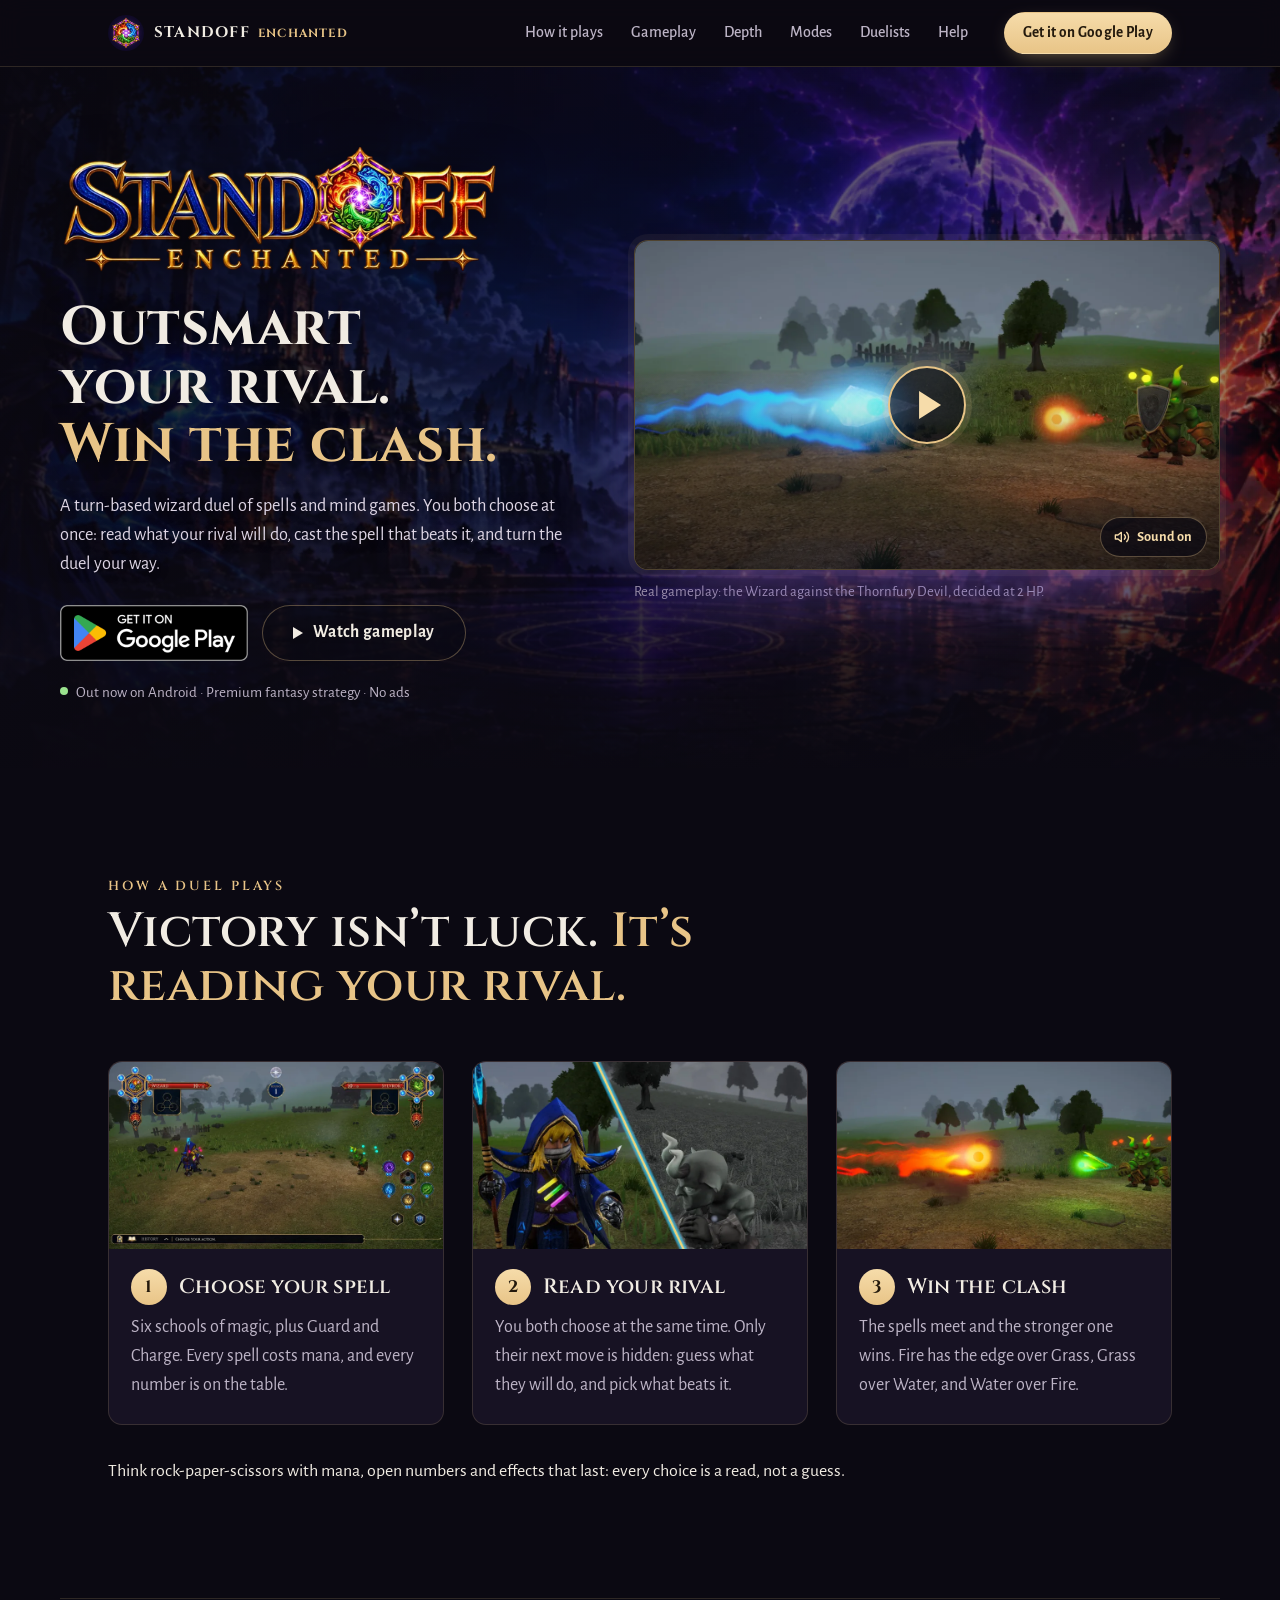
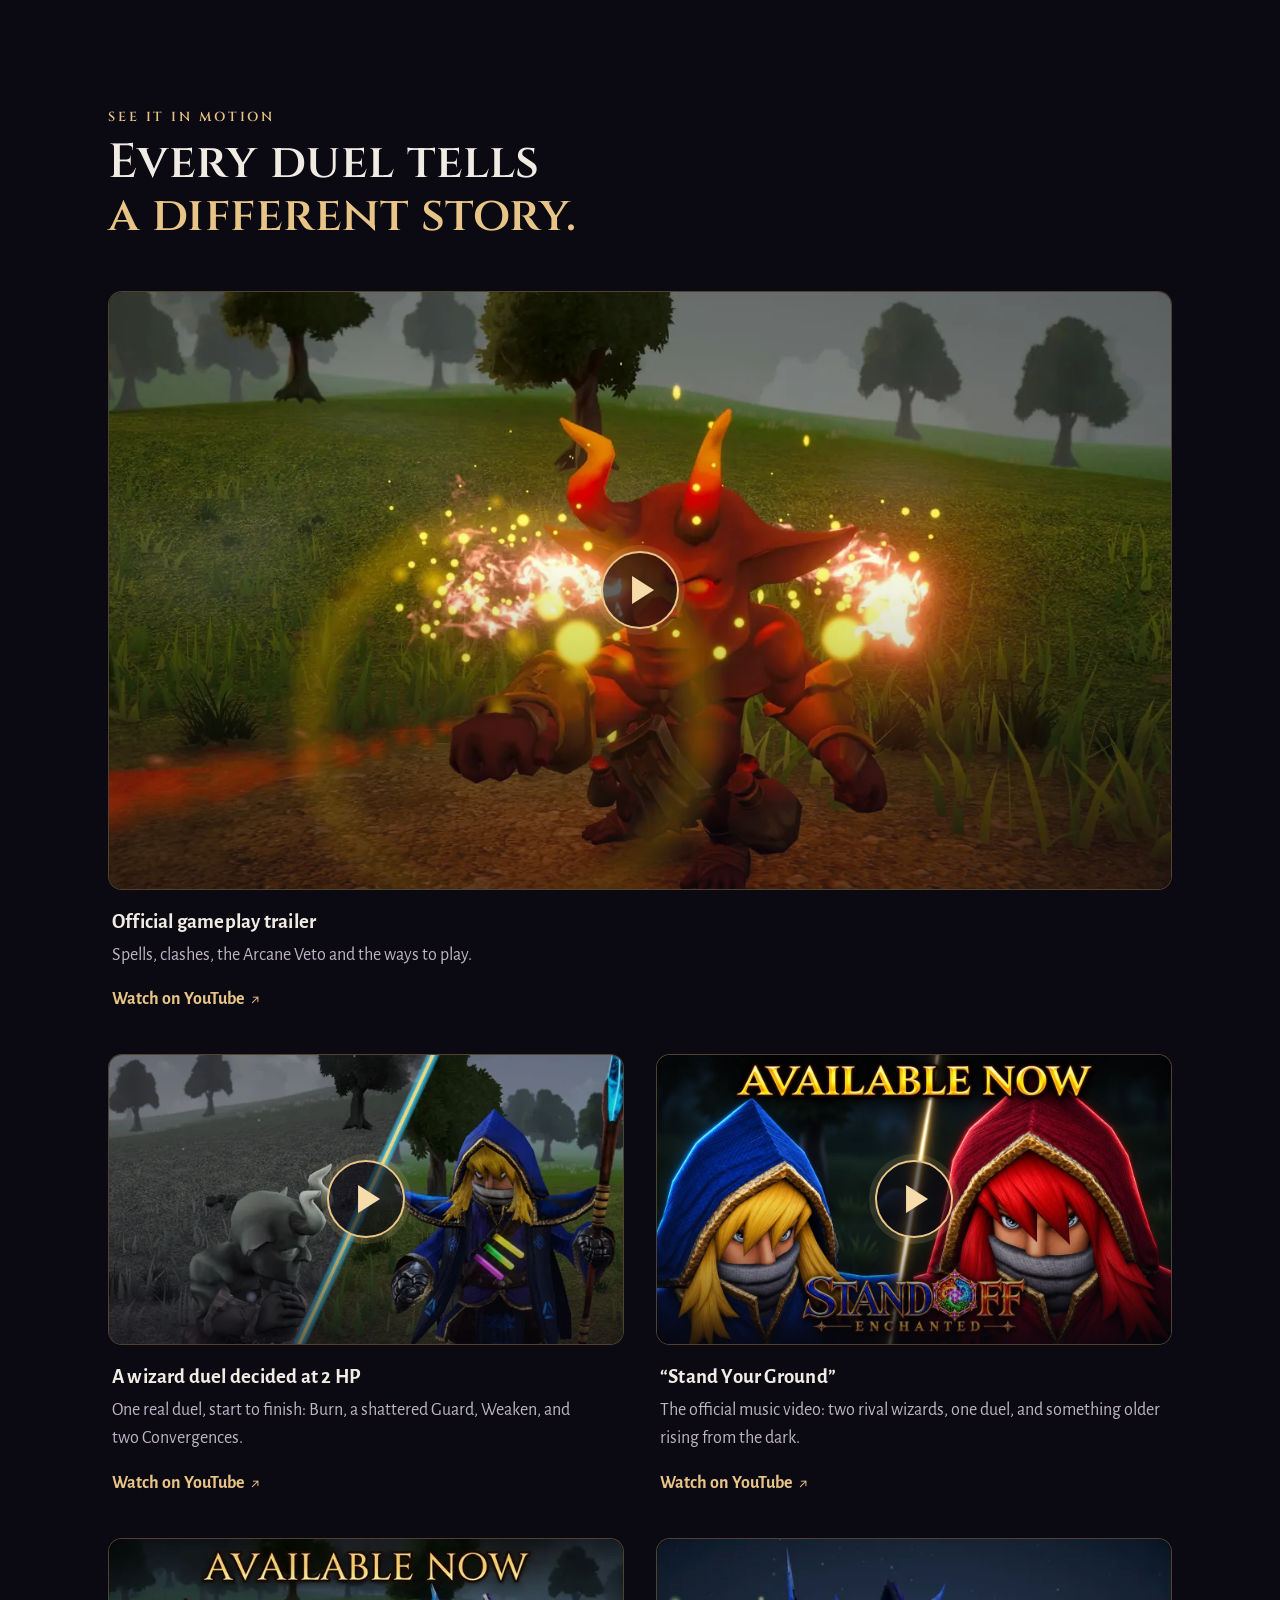
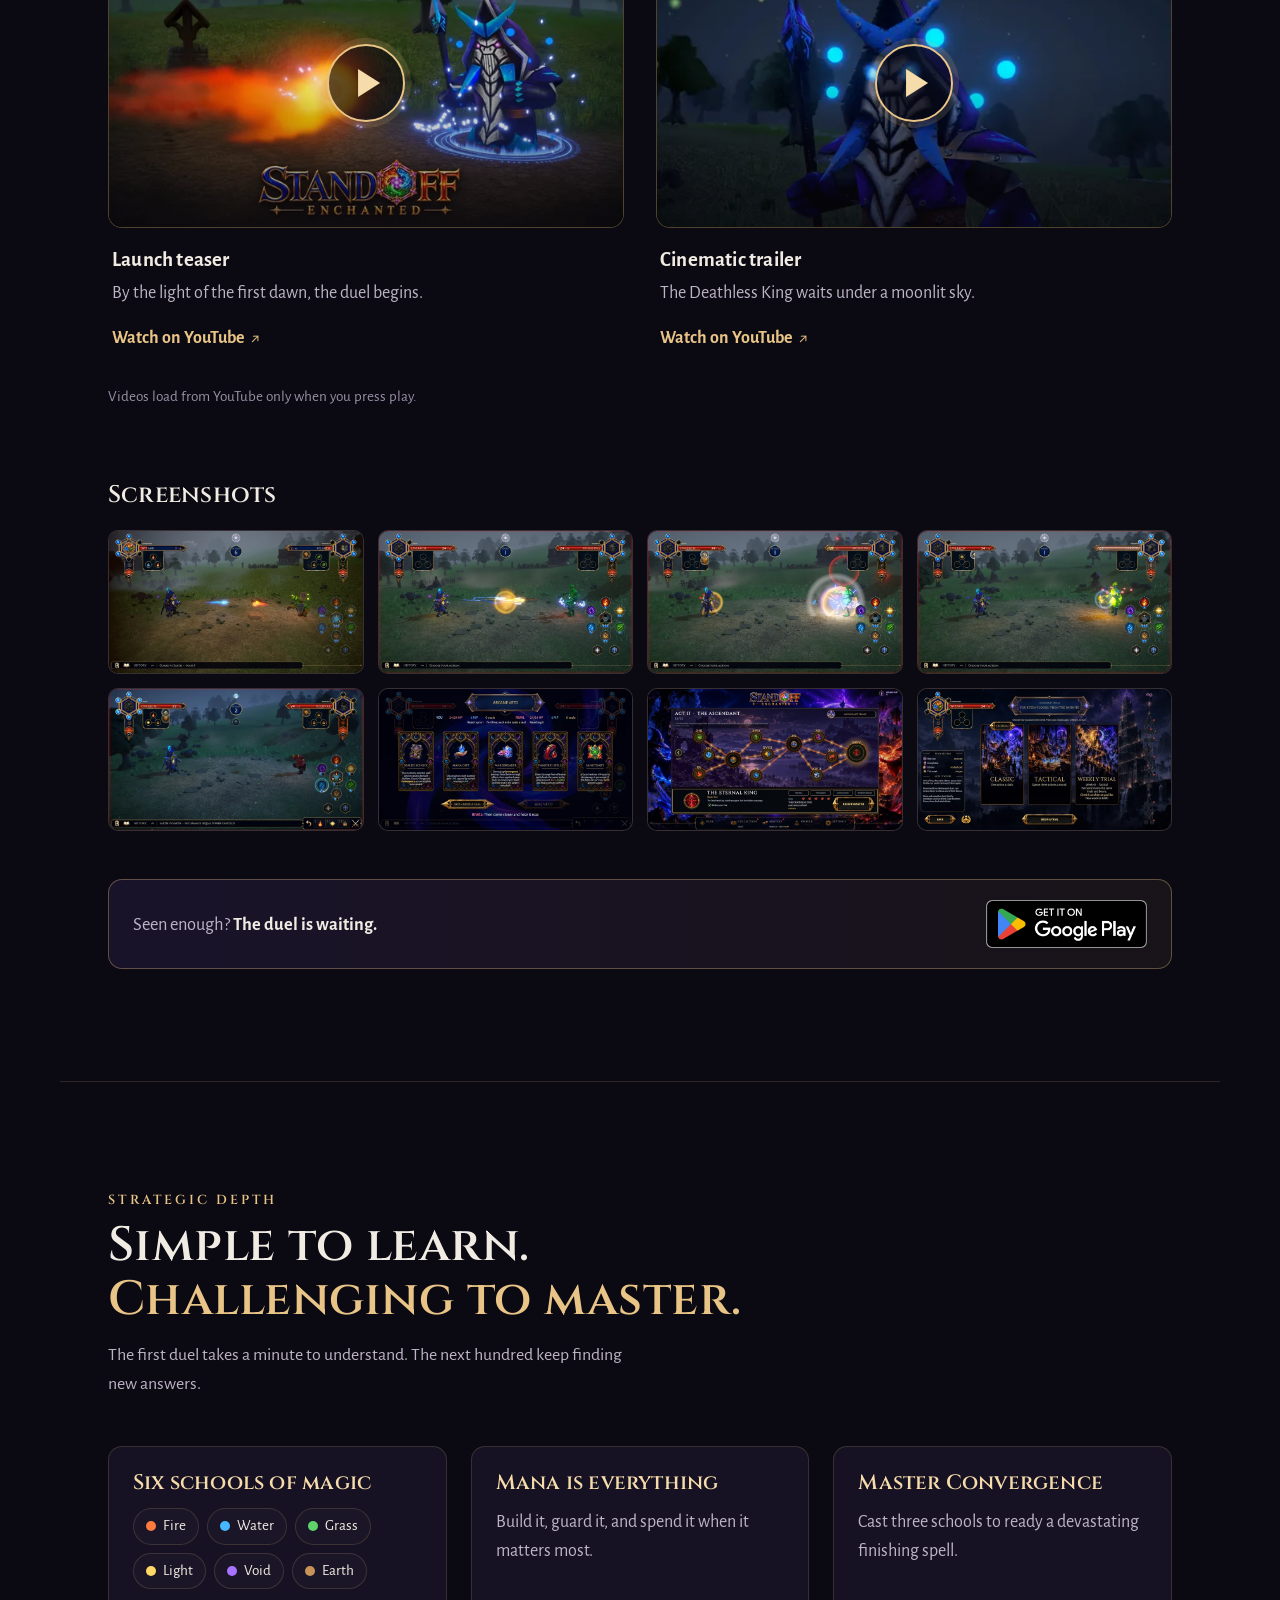
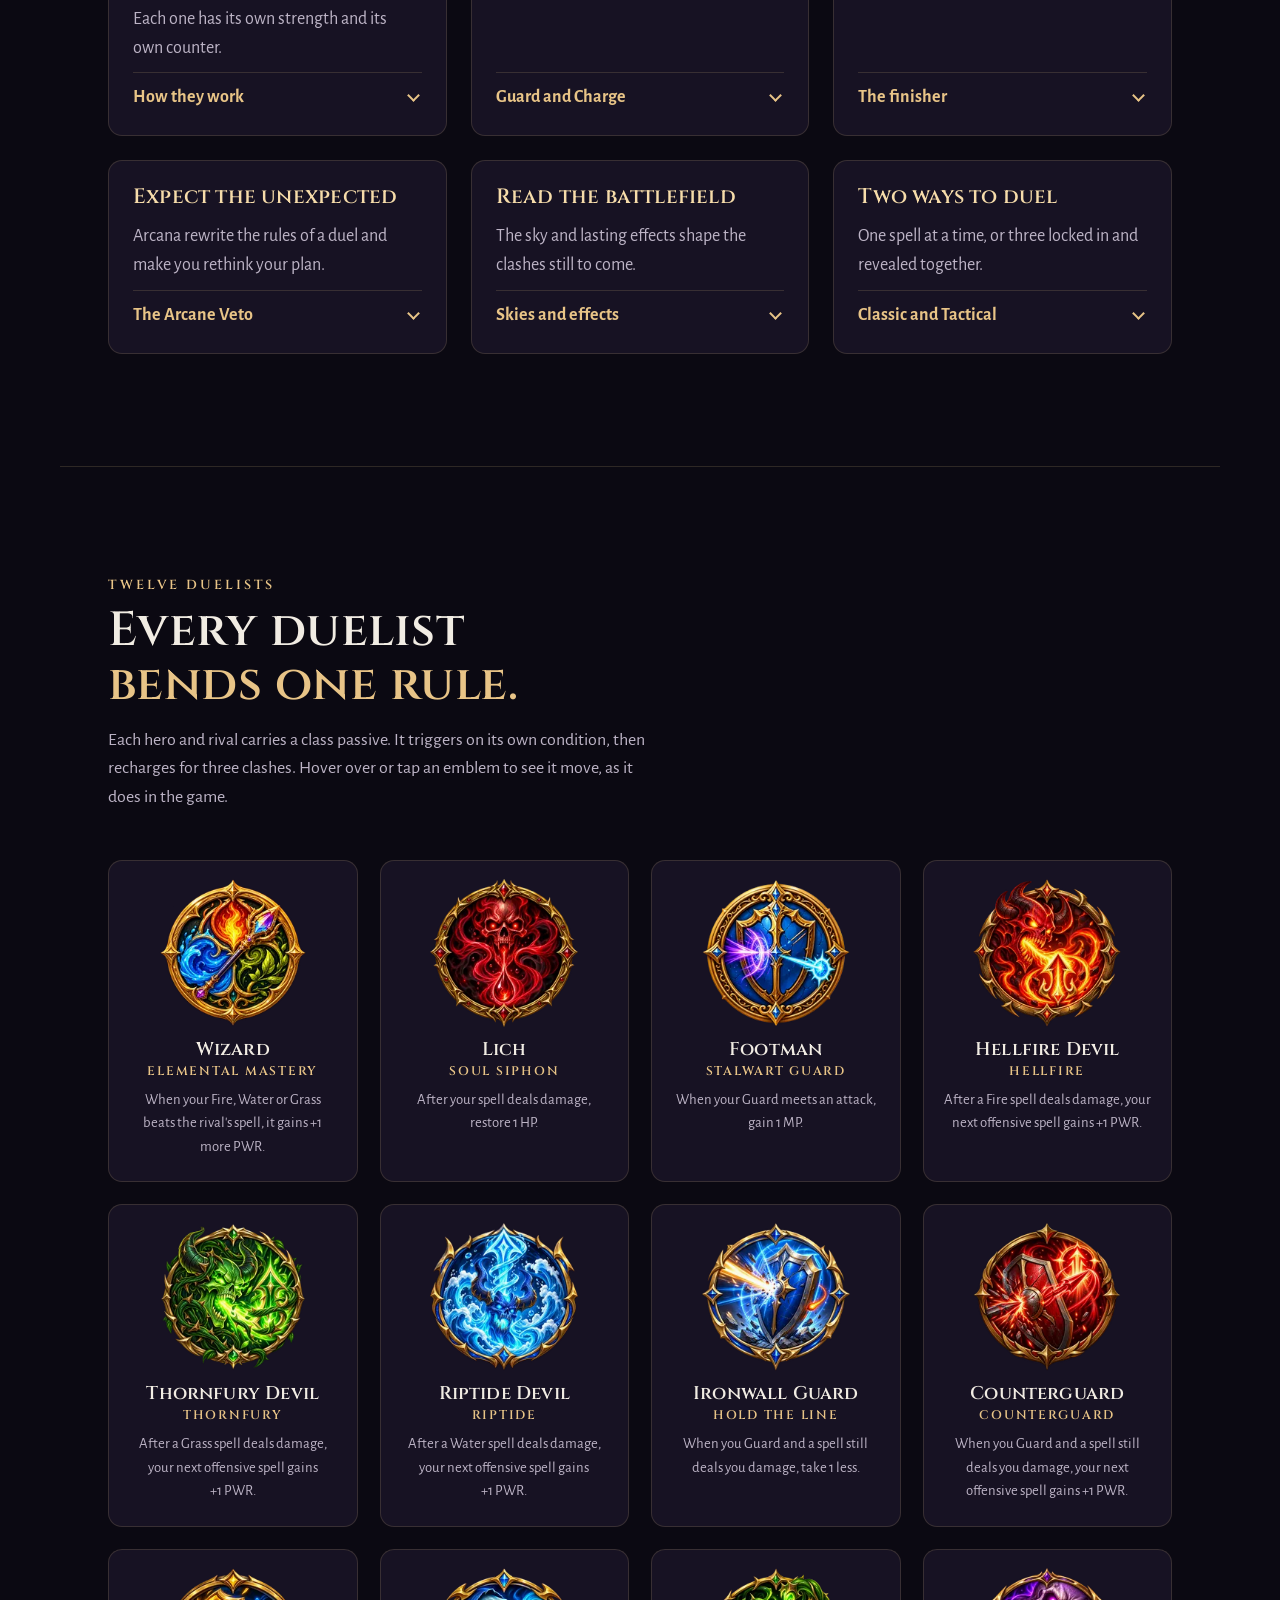
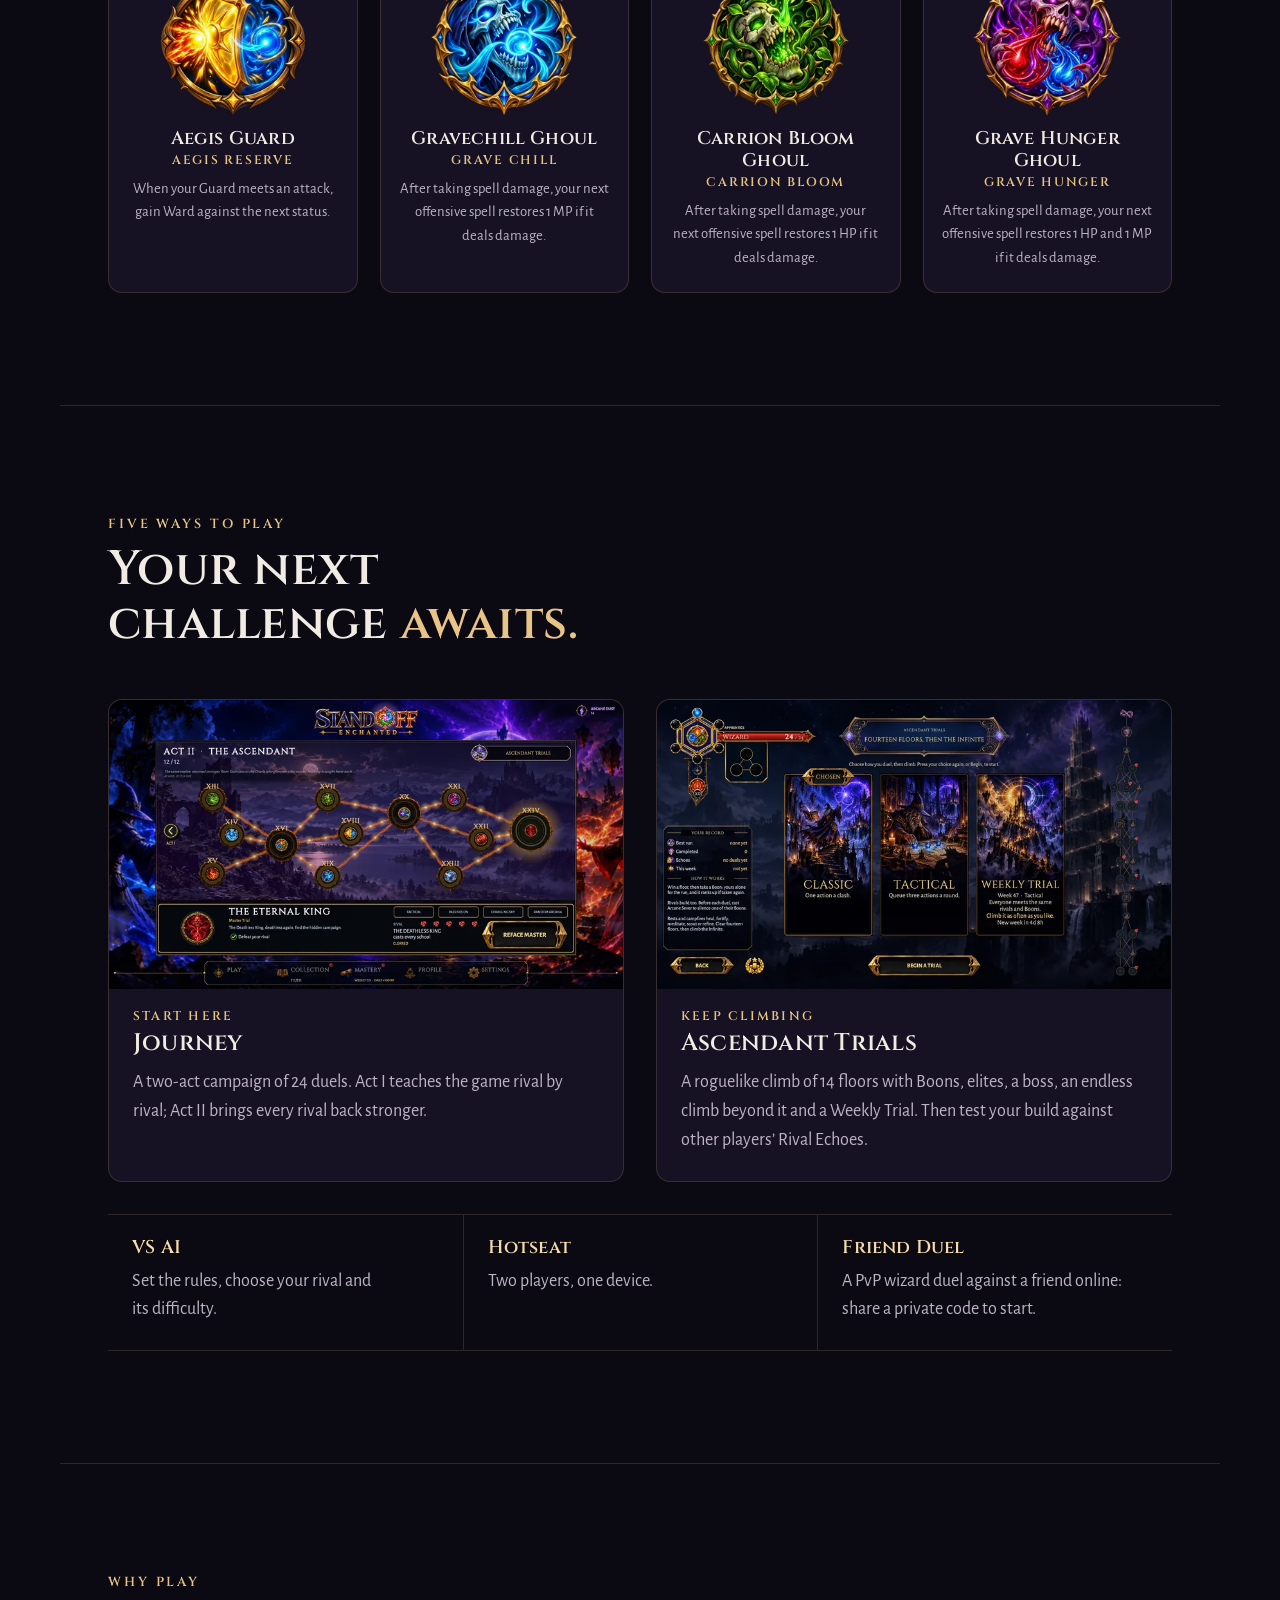
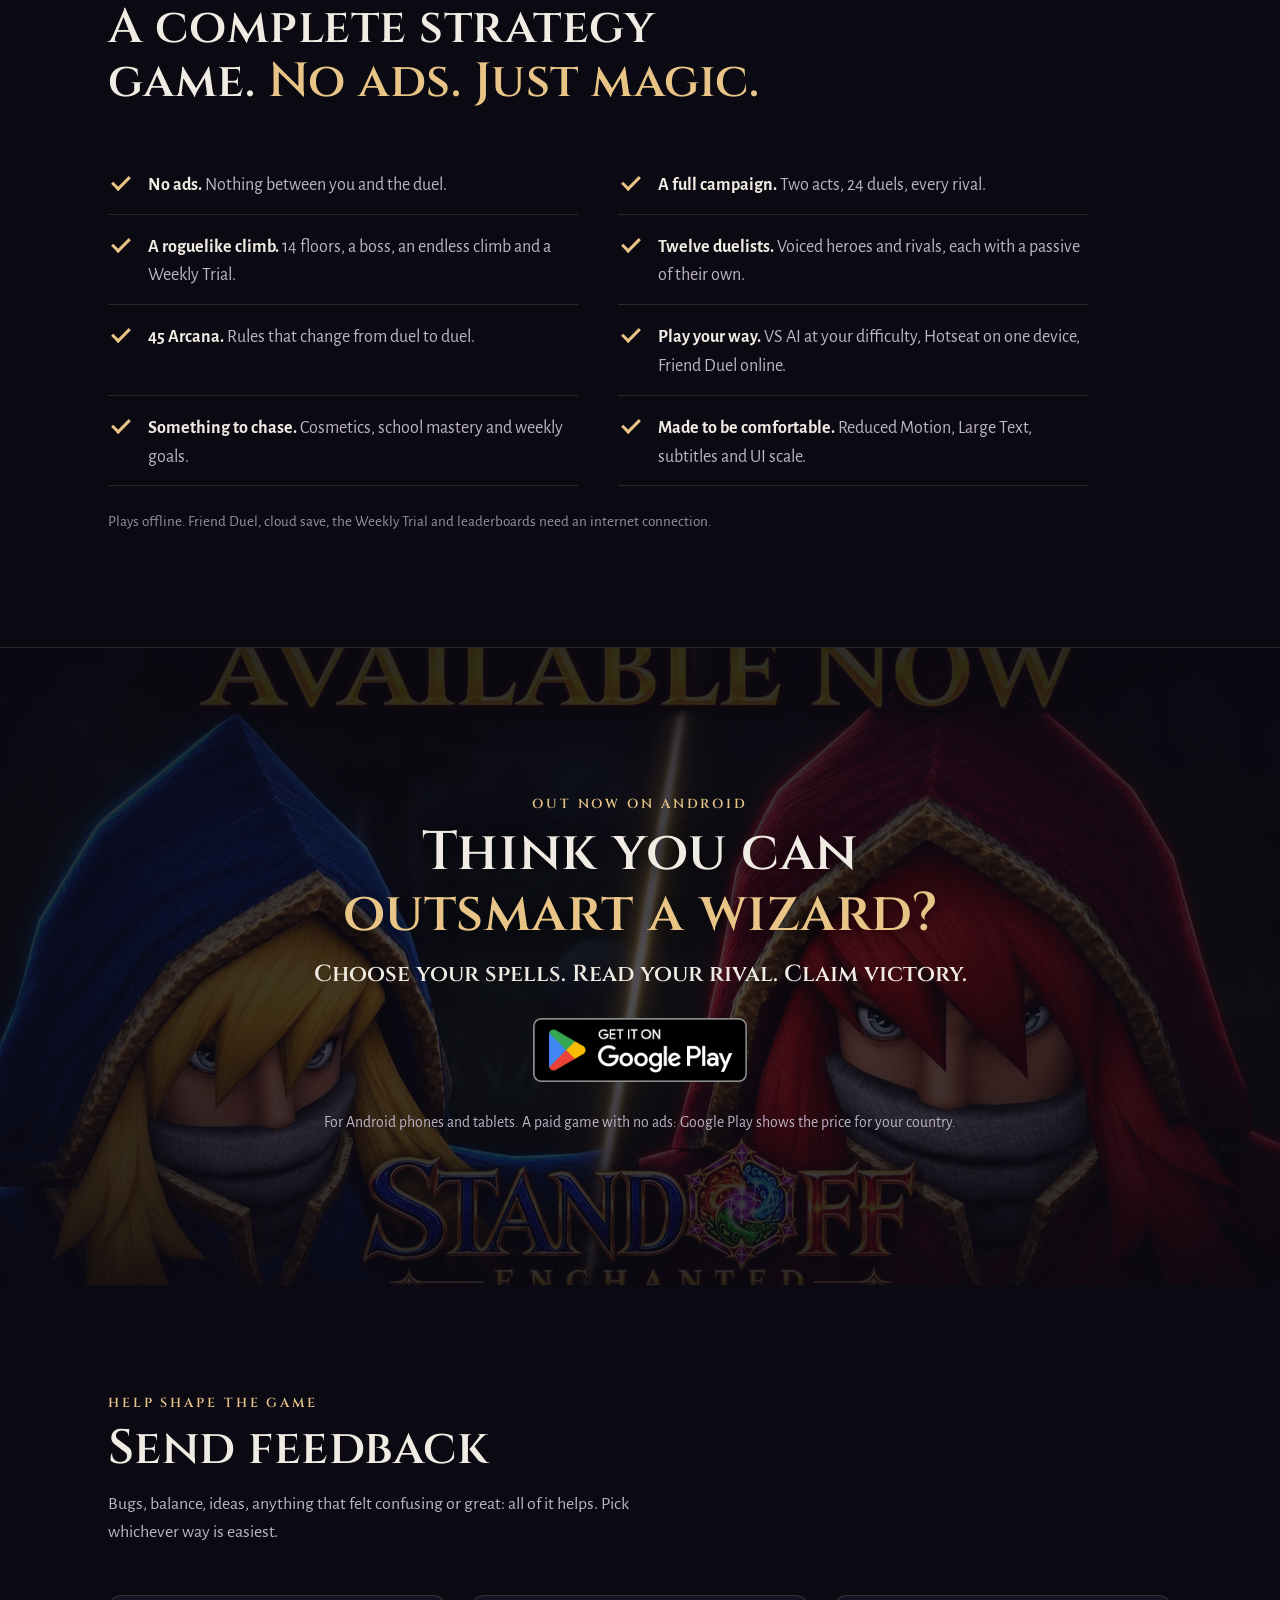
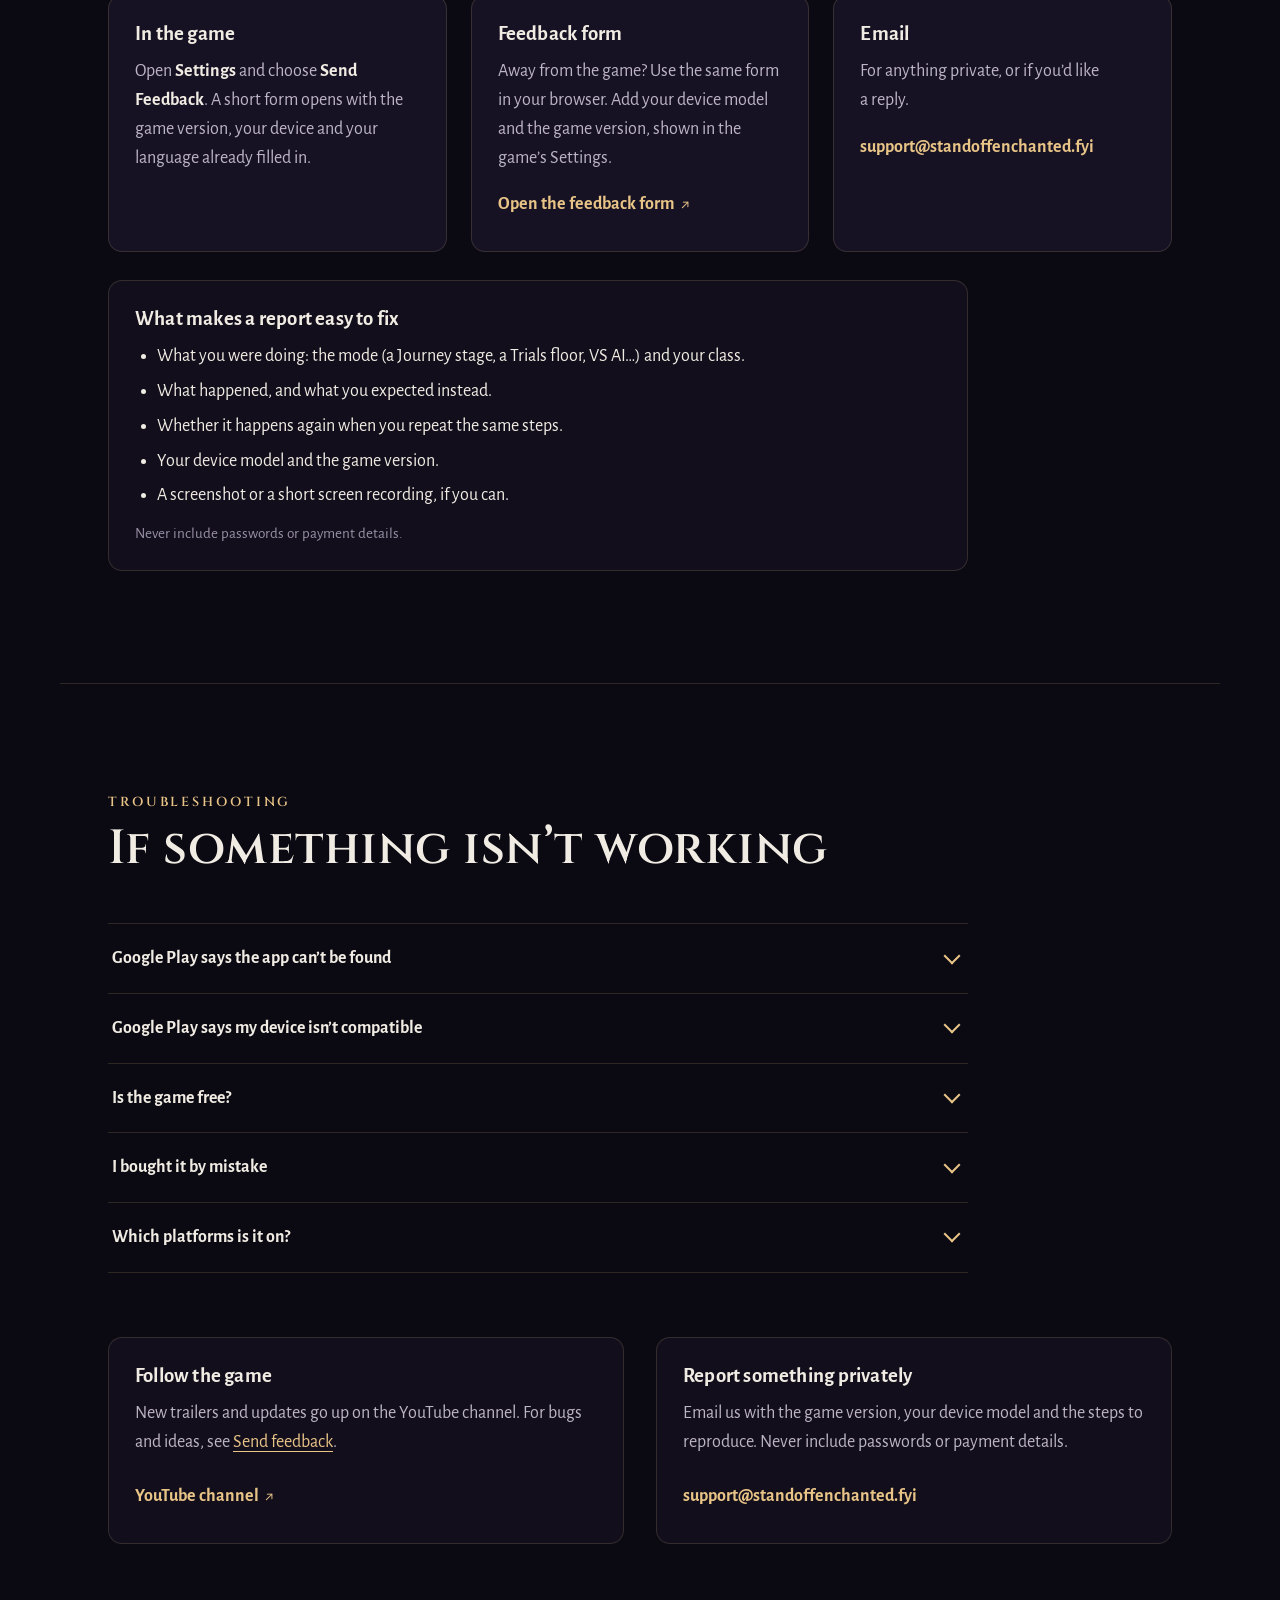
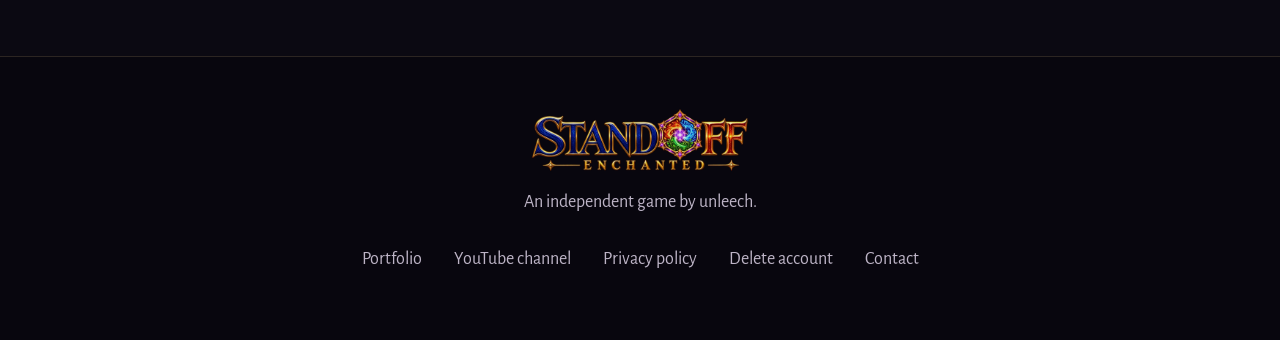
==== commit ce769e3a: "Google Play links tagged by place, for Play Console's acquisition reports; the gameplay video on the" ====
--- a/index.html
+++ b/index.html
@@ -77,6 +77,15 @@
         },
         {
           "@type": "VideoObject",
+          "name": "StandOff: Enchanted | Gameplay: a wizard duel decided at 2 HP",
+          "description": "Real gameplay from StandOff: Enchanted: the Wizard against the Thornfury Devil, decided by two Convergences at 2 HP.",
+          "thumbnailUrl": "https://standoffenchanted.fyi/assets/video-gameplay-duel-1280.webp",
+          "uploadDate": "2026-11-19",
+          "contentUrl": "https://www.youtube.com/watch?v=fuEaXq9Npc0",
+          "embedUrl": "https://www.youtube-nocookie.com/embed/fuEaXq9Npc0"
+        },
+        {
+          "@type": "VideoObject",
           "name": "StandOff: Enchanted \"Stand Your Ground\" (Official Music Video)",
           "description": "Two rival wizards, one duel, and the Lich rising from the dark: the release music video for StandOff: Enchanted, captured in-engine.",
           "thumbnailUrl": "https://standoffenchanted.fyi/assets/video-stand-your-ground-1280.webp",
@@ -134,7 +143,7 @@
       <a href="#duelists">Duelists</a>
       <a href="#help">Help</a>
     </nav>
-    <a class="btn btn-gold btn-small" href="https://play.google.com/store/apps/details?id=com.unleech.standoff" rel="noopener" target="_blank" data-cta="header">Get it on Google Play</a>
+    <a class="btn btn-gold btn-small" href="https://play.google.com/store/apps/details?id=com.unleech.standoff&amp;referrer=utm_source%3Dstandoffenchanted.fyi%26utm_medium%3Dwebsite%26utm_campaign%3Dheader" rel="noopener" target="_blank" data-cta="header">Get it on Google Play</a>
   </div>
 </header>
 
@@ -155,7 +164,7 @@
         <h1 id="hero-title">Outsmart your rival. <span>Win the clash.</span></h1>
         <p class="pitch">A turn-based wizard duel of spells and mind games. You both choose at once: read what your rival will do, cast the spell that beats it, and turn the duel your way.</p>
         <div class="hero-actions">
-          <a class="play-badge play-badge-large" href="https://play.google.com/store/apps/details?id=com.unleech.standoff" rel="noopener" target="_blank" data-cta="hero"><img src="assets/google-play-badge.png" width="564" height="168" alt="Get it on Google Play"></a>
+          <a class="play-badge play-badge-large" href="https://play.google.com/store/apps/details?id=com.unleech.standoff&amp;referrer=utm_source%3Dstandoffenchanted.fyi%26utm_medium%3Dwebsite%26utm_campaign%3Dhero" rel="noopener" target="_blank" data-cta="hero"><img src="assets/google-play-badge.png" width="564" height="168" alt="Get it on Google Play"></a>
           <a class="btn btn-ghost btn-large" href="#gameplay-video" data-watch><span aria-hidden="true" class="tri"></span>Watch gameplay</a>
         </div>
         <p class="byline"><span class="pulse" aria-hidden="true"></span>Out now on Android · Premium fantasy strategy · No ads</p>
@@ -220,8 +229,20 @@
         </div>
       </article>
       <article class="trailer">
+        <a class="trailer-frame" href="https://www.youtube.com/watch?v=fuEaXq9Npc0" data-video="fuEaXq9Npc0" data-title="StandOff: Enchanted | Gameplay: a wizard duel decided at 2 HP" rel="noopener" target="_blank">
+          <img src="assets/video-gameplay-duel-1280.webp" srcset="assets/video-gameplay-duel-640.webp 640w, assets/video-gameplay-duel-1280.webp 1280w" sizes="(max-width: 860px) 92vw, 560px" width="1280" height="720" loading="lazy" alt="The blue Wizard and the Thornfury Devil in the game's face-off before the final spells">
+          <span class="play" aria-hidden="true"></span>
+          <span class="sr-only">Play the gameplay video, a wizard duel decided at 2 HP</span>
+        </a>
+        <div class="trailer-copy">
+          <h3>A wizard duel decided at 2 HP</h3>
+          <p>One real duel, start to finish: Burn, a shattered Guard, Weaken, and two Convergences.</p>
+          <a class="text-link" href="https://www.youtube.com/watch?v=fuEaXq9Npc0" rel="noopener" target="_blank">Watch on YouTube</a>
+        </div>
+      </article>
+      <article class="trailer">
         <a class="trailer-frame" href="https://www.youtube.com/watch?v=Rv-2TmdNcKw" data-video="Rv-2TmdNcKw" data-title="StandOff: Enchanted &quot;Stand Your Ground&quot; (Official Music Video)" rel="noopener" target="_blank">
-          <img src="assets/video-stand-your-ground-1280.webp" srcset="assets/video-stand-your-ground-640.webp 640w, assets/video-stand-your-ground-1280.webp 1280w" sizes="(max-width: 860px) 92vw, 380px" width="1280" height="720" loading="lazy" alt="The blue Wizard and the Crimson Magister face to face in their hoods, from the Stand Your Ground music video">
+          <img src="assets/video-stand-your-ground-1280.webp" srcset="assets/video-stand-your-ground-640.webp 640w, assets/video-stand-your-ground-1280.webp 1280w" sizes="(max-width: 860px) 92vw, 560px" width="1280" height="720" loading="lazy" alt="The blue Wizard and the Crimson Magister face to face in their hoods, from the Stand Your Ground music video">
           <span class="play" aria-hidden="true"></span>
           <span class="sr-only">Play the Stand Your Ground music video</span>
         </a>
@@ -233,7 +254,7 @@
       </article>
       <article class="trailer">
         <a class="trailer-frame" href="https://www.youtube.com/watch?v=oHeJEBrJeYE" data-video="oHeJEBrJeYE" data-title="StandOff: Enchanted Launch Teaser" rel="noopener" target="_blank">
-          <img src="assets/video-launch-teaser-1280.webp" srcset="assets/video-launch-teaser-640.webp 640w, assets/video-launch-teaser-1280.webp 1280w" sizes="(max-width: 860px) 92vw, 380px" width="1280" height="720" loading="lazy" alt="A fireball streaks at the Lich in his glowing rune circle, from the launch teaser">
+          <img src="assets/video-launch-teaser-1280.webp" srcset="assets/video-launch-teaser-640.webp 640w, assets/video-launch-teaser-1280.webp 1280w" sizes="(max-width: 860px) 92vw, 560px" width="1280" height="720" loading="lazy" alt="A fireball streaks at the Lich in his glowing rune circle, from the launch teaser">
           <span class="play" aria-hidden="true"></span>
           <span class="sr-only">Play the launch teaser</span>
         </a>
@@ -245,7 +266,7 @@
       </article>
       <article class="trailer">
         <a class="trailer-frame" href="https://www.youtube.com/watch?v=JE1uVvTyiss" data-video="JE1uVvTyiss" data-title="StandOff: Enchanted Official Cinematic Trailer" rel="noopener" target="_blank">
-          <img src="assets/trailer-cinematic-1280.webp" srcset="assets/trailer-cinematic-640.webp 640w, assets/trailer-cinematic-1280.webp 1280w" sizes="(max-width: 860px) 92vw, 380px" width="1280" height="720" loading="lazy" alt="The Lich stands under a night sky, glowing orbs circling it, from the cinematic trailer">
+          <img src="assets/trailer-cinematic-1280.webp" srcset="assets/trailer-cinematic-640.webp 640w, assets/trailer-cinematic-1280.webp 1280w" sizes="(max-width: 860px) 92vw, 560px" width="1280" height="720" loading="lazy" alt="The Lich stands under a night sky, glowing orbs circling it, from the cinematic trailer">
           <span class="play" aria-hidden="true"></span>
           <span class="sr-only">Play the official cinematic trailer</span>
         </a>
@@ -271,7 +292,7 @@
     </ul>
     <div class="cta-strip">
       <p>Seen enough? <strong>The duel is waiting.</strong></p>
-      <a class="play-badge" href="https://play.google.com/store/apps/details?id=com.unleech.standoff" rel="noopener" target="_blank" data-cta="gameplay"><img src="assets/google-play-badge.png" width="564" height="168" loading="lazy" alt="Get it on Google Play"></a>
+      <a class="play-badge" href="https://play.google.com/store/apps/details?id=com.unleech.standoff&amp;referrer=utm_source%3Dstandoffenchanted.fyi%26utm_medium%3Dwebsite%26utm_campaign%3Dgameplay" rel="noopener" target="_blank" data-cta="gameplay"><img src="assets/google-play-badge.png" width="564" height="168" loading="lazy" alt="Get it on Google Play"></a>
     </div>
   </section>
 
@@ -463,7 +484,7 @@
       <p class="kicker">Out now on Android</p>
       <h2 id="join-title">Think you can <span class="gold">outsmart a wizard?</span></h2>
       <p class="final-line">Choose your spells. Read your rival. Claim victory.</p>
-      <a class="play-badge play-badge-xl" href="https://play.google.com/store/apps/details?id=com.unleech.standoff" rel="noopener" target="_blank" data-cta="final"><img src="assets/google-play-badge.png" width="564" height="168" loading="lazy" alt="Get it on Google Play"></a>
+      <a class="play-badge play-badge-xl" href="https://play.google.com/store/apps/details?id=com.unleech.standoff&amp;referrer=utm_source%3Dstandoffenchanted.fyi%26utm_medium%3Dwebsite%26utm_campaign%3Dfinal" rel="noopener" target="_blank" data-cta="final"><img src="assets/google-play-badge.png" width="564" height="168" loading="lazy" alt="Get it on Google Play"></a>
       <p class="final-note">For Android phones and tablets. A paid game with no ads: Google Play shows the price for your&nbsp;country.</p>
     </div>
   </section>
@@ -513,7 +534,7 @@
     <div class="faq">
       <details>
         <summary>Google Play says the app can’t be found</summary>
-        <p>Search Google Play for StandOff: Enchanted, or open the <a href="https://play.google.com/store/apps/details?id=com.unleech.standoff" rel="noopener" target="_blank">Play Store listing</a> directly. If it still doesn’t appear, your country or device may not be supported yet: email us your device model and country.</p>
+        <p>Search Google Play for StandOff: Enchanted, or open the <a href="https://play.google.com/store/apps/details?id=com.unleech.standoff&amp;referrer=utm_source%3Dstandoffenchanted.fyi%26utm_medium%3Dwebsite%26utm_campaign%3Dhelp" rel="noopener" target="_blank" data-cta="help">Play Store listing</a> directly. If it still doesn’t appear, your country or device may not be supported yet: email us your device model and country.</p>
       </details>
       <details>
         <summary>Google Play says my device isn’t compatible</summary>
--- a/style.css
+++ b/style.css
@@ -186,7 +186,7 @@
 .note { margin: 24px 0 0; font-size: .95rem; color: var(--dim); }
 
 /* ---------------------------------------------------------------- trailers */
-.trailers { display: grid; grid-template-columns: repeat(3, minmax(0, 1fr)); gap: clamp(20px, 3vw, 32px); }
+.trailers { display: grid; grid-template-columns: repeat(2, minmax(0, 1fr)); gap: clamp(20px, 3vw, 32px); }
 .trailer-feature { grid-column: 1 / -1; }
 .trailer-frame {
   position: relative; display: block; aspect-ratio: 16 / 9; overflow: hidden;
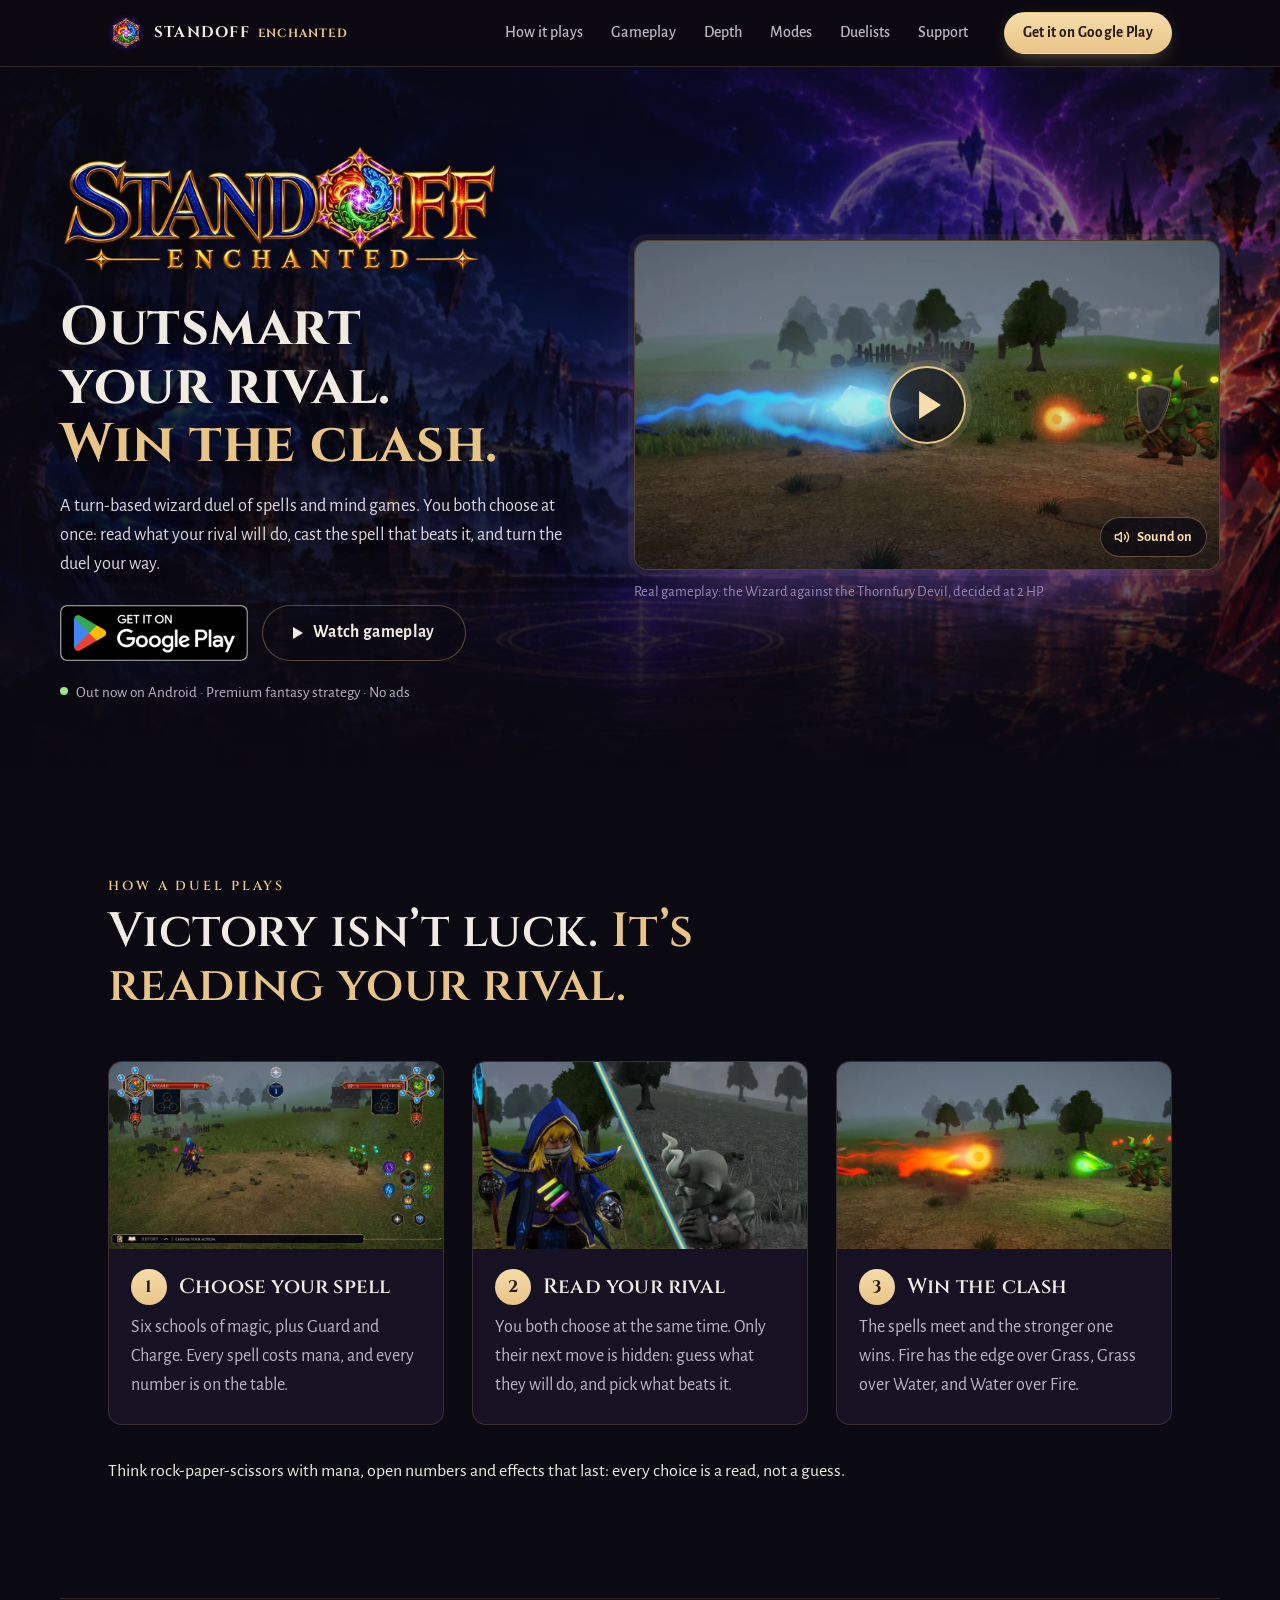
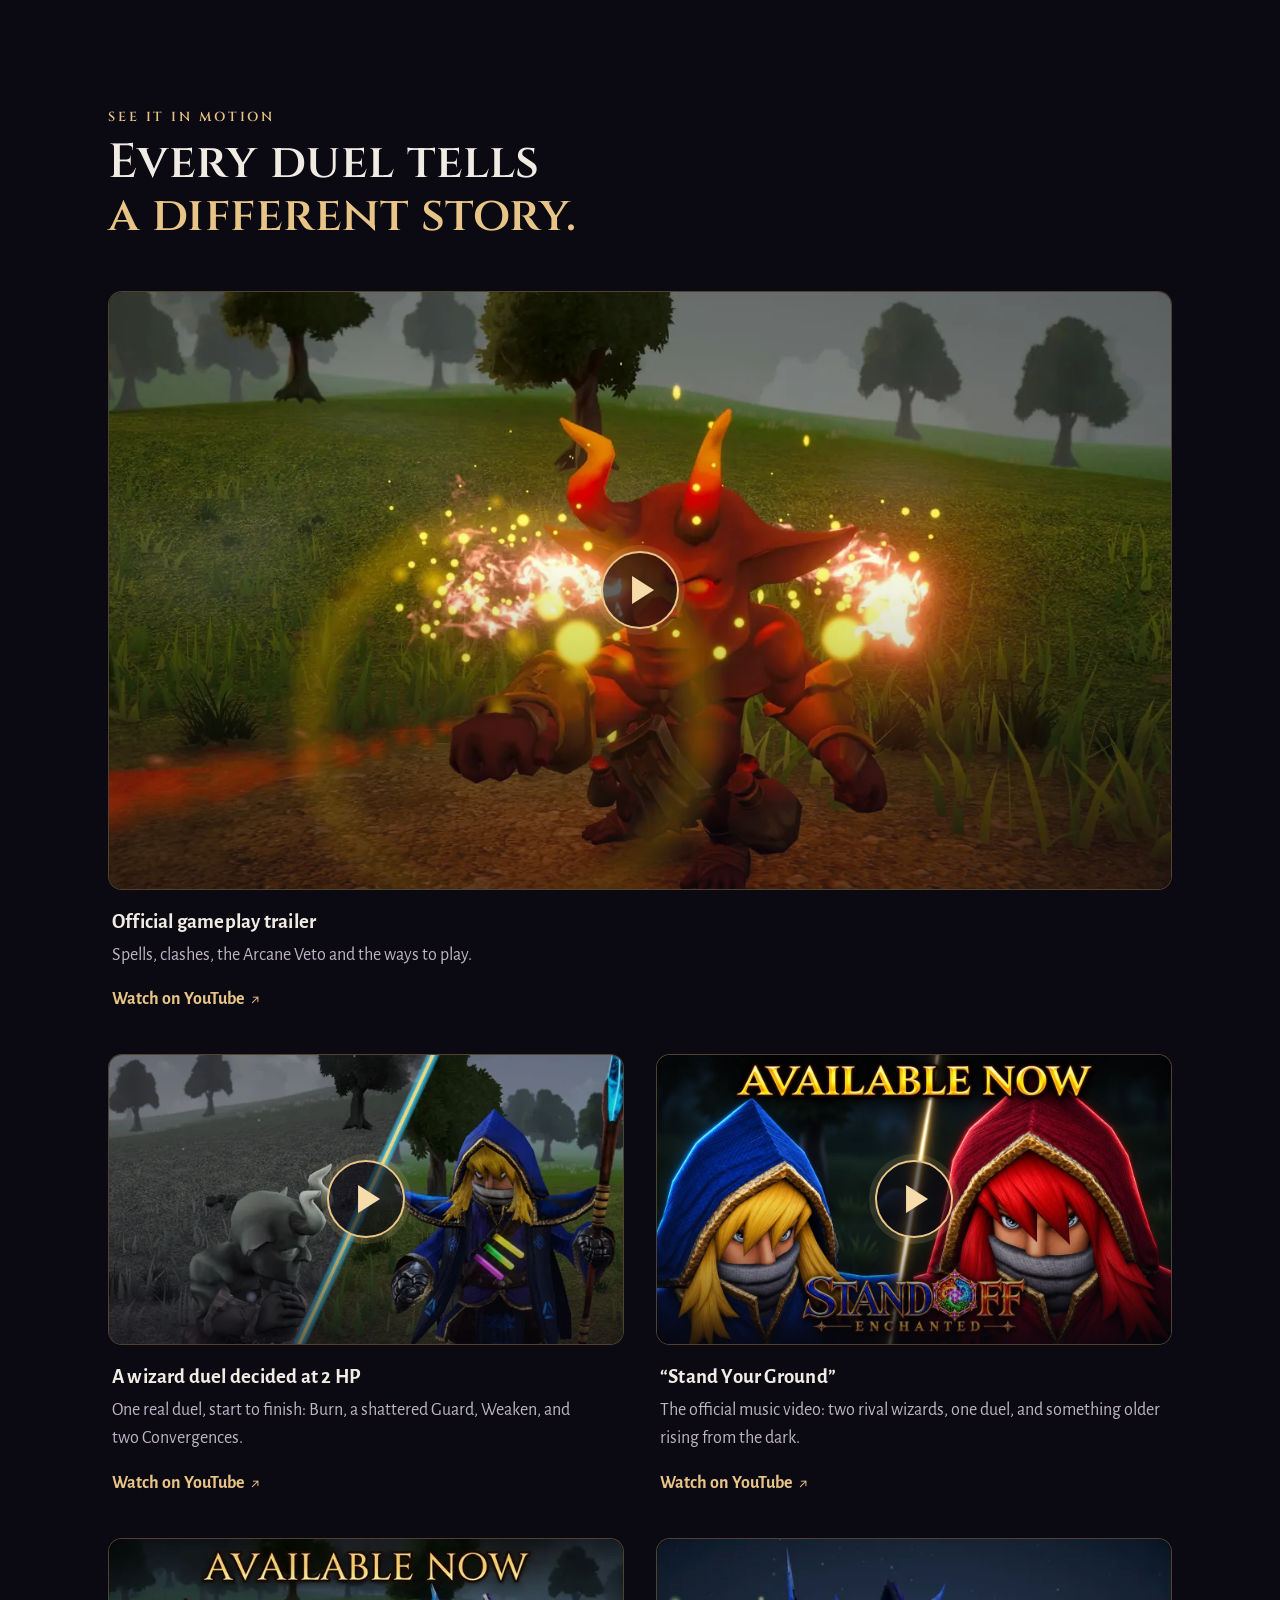
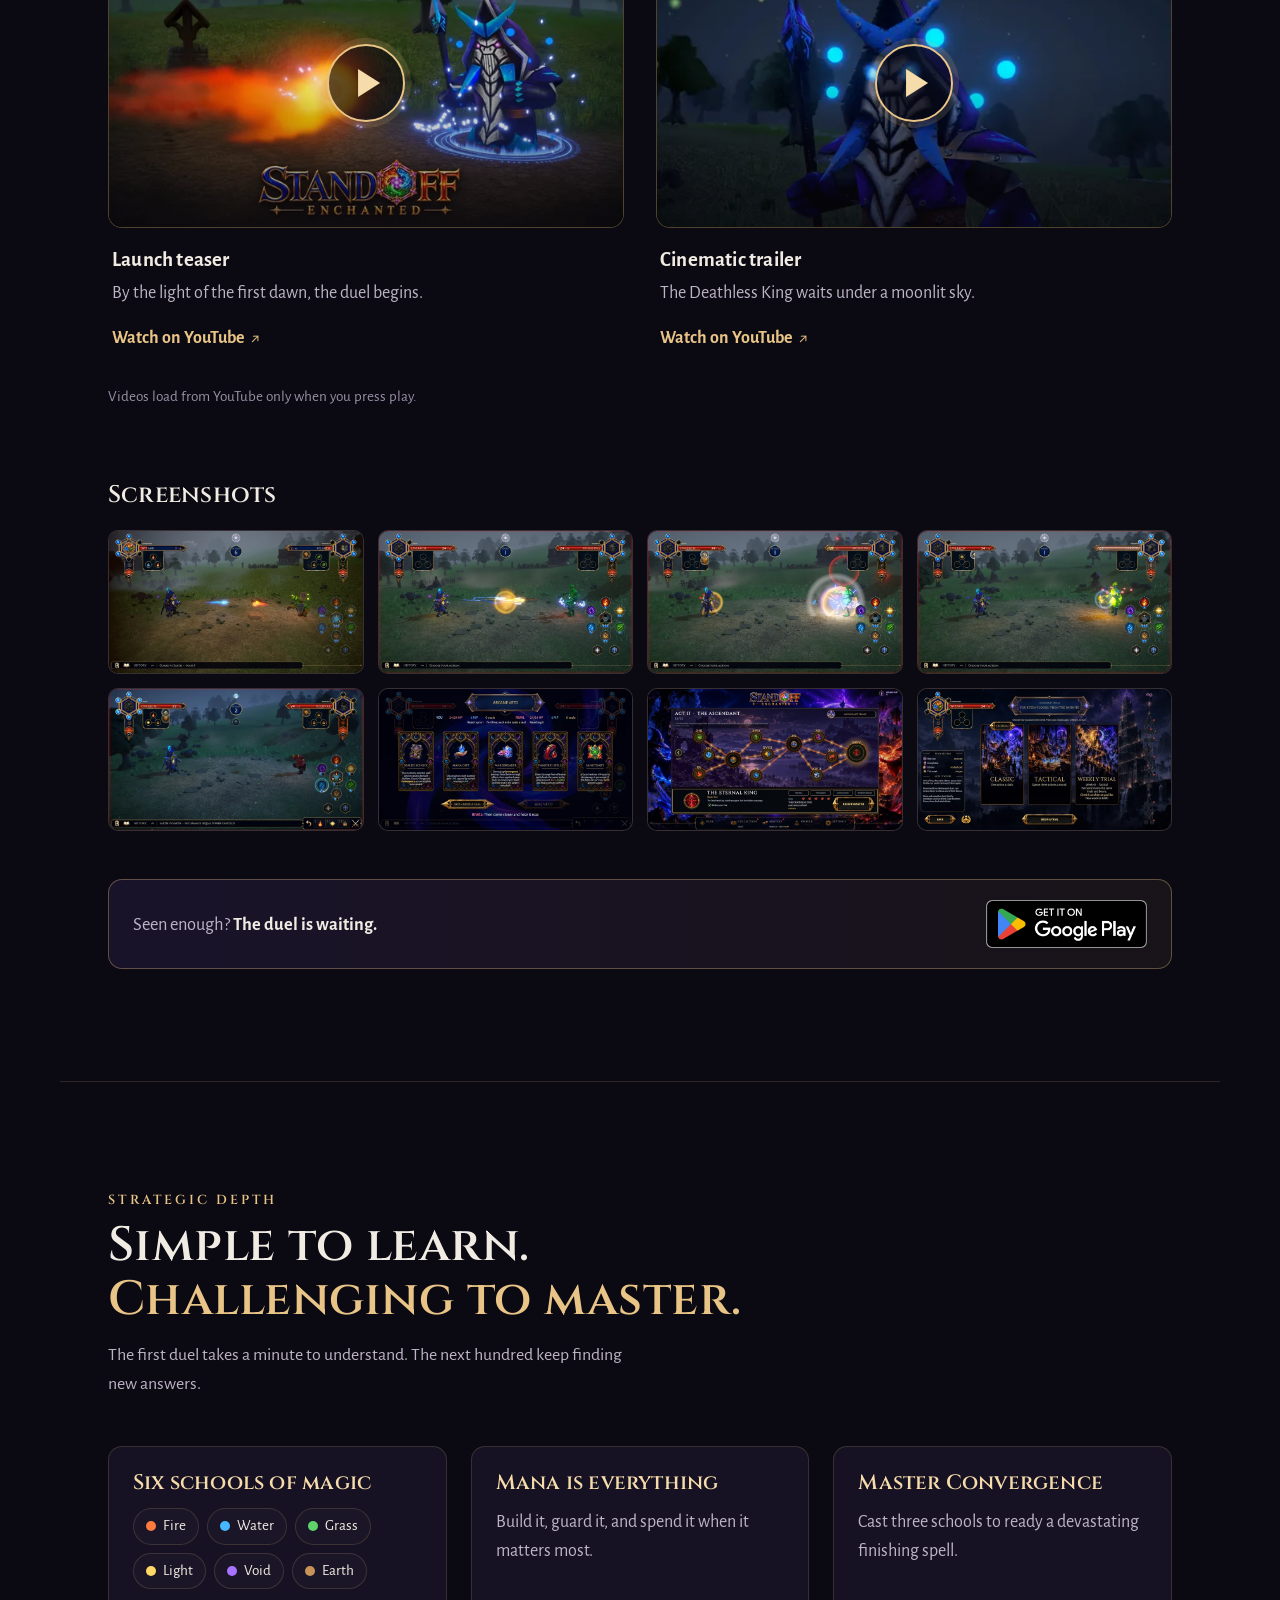
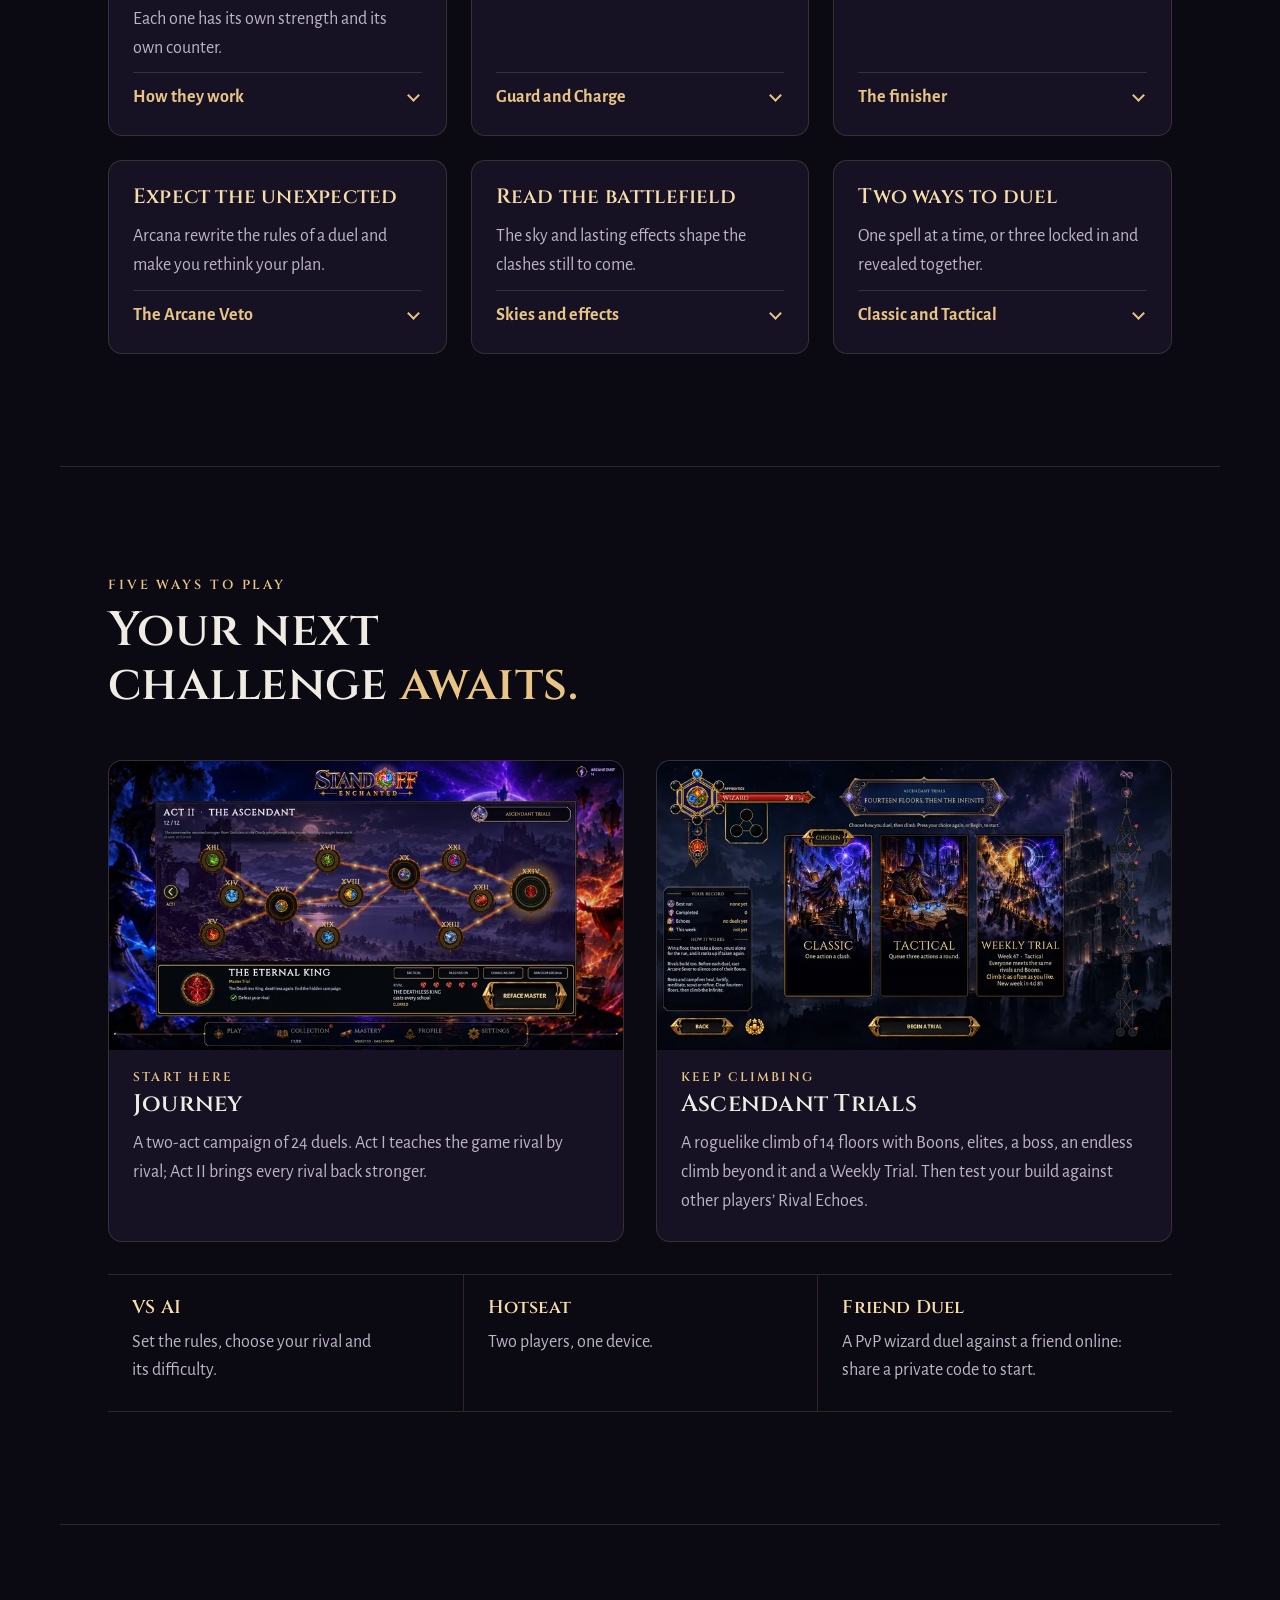
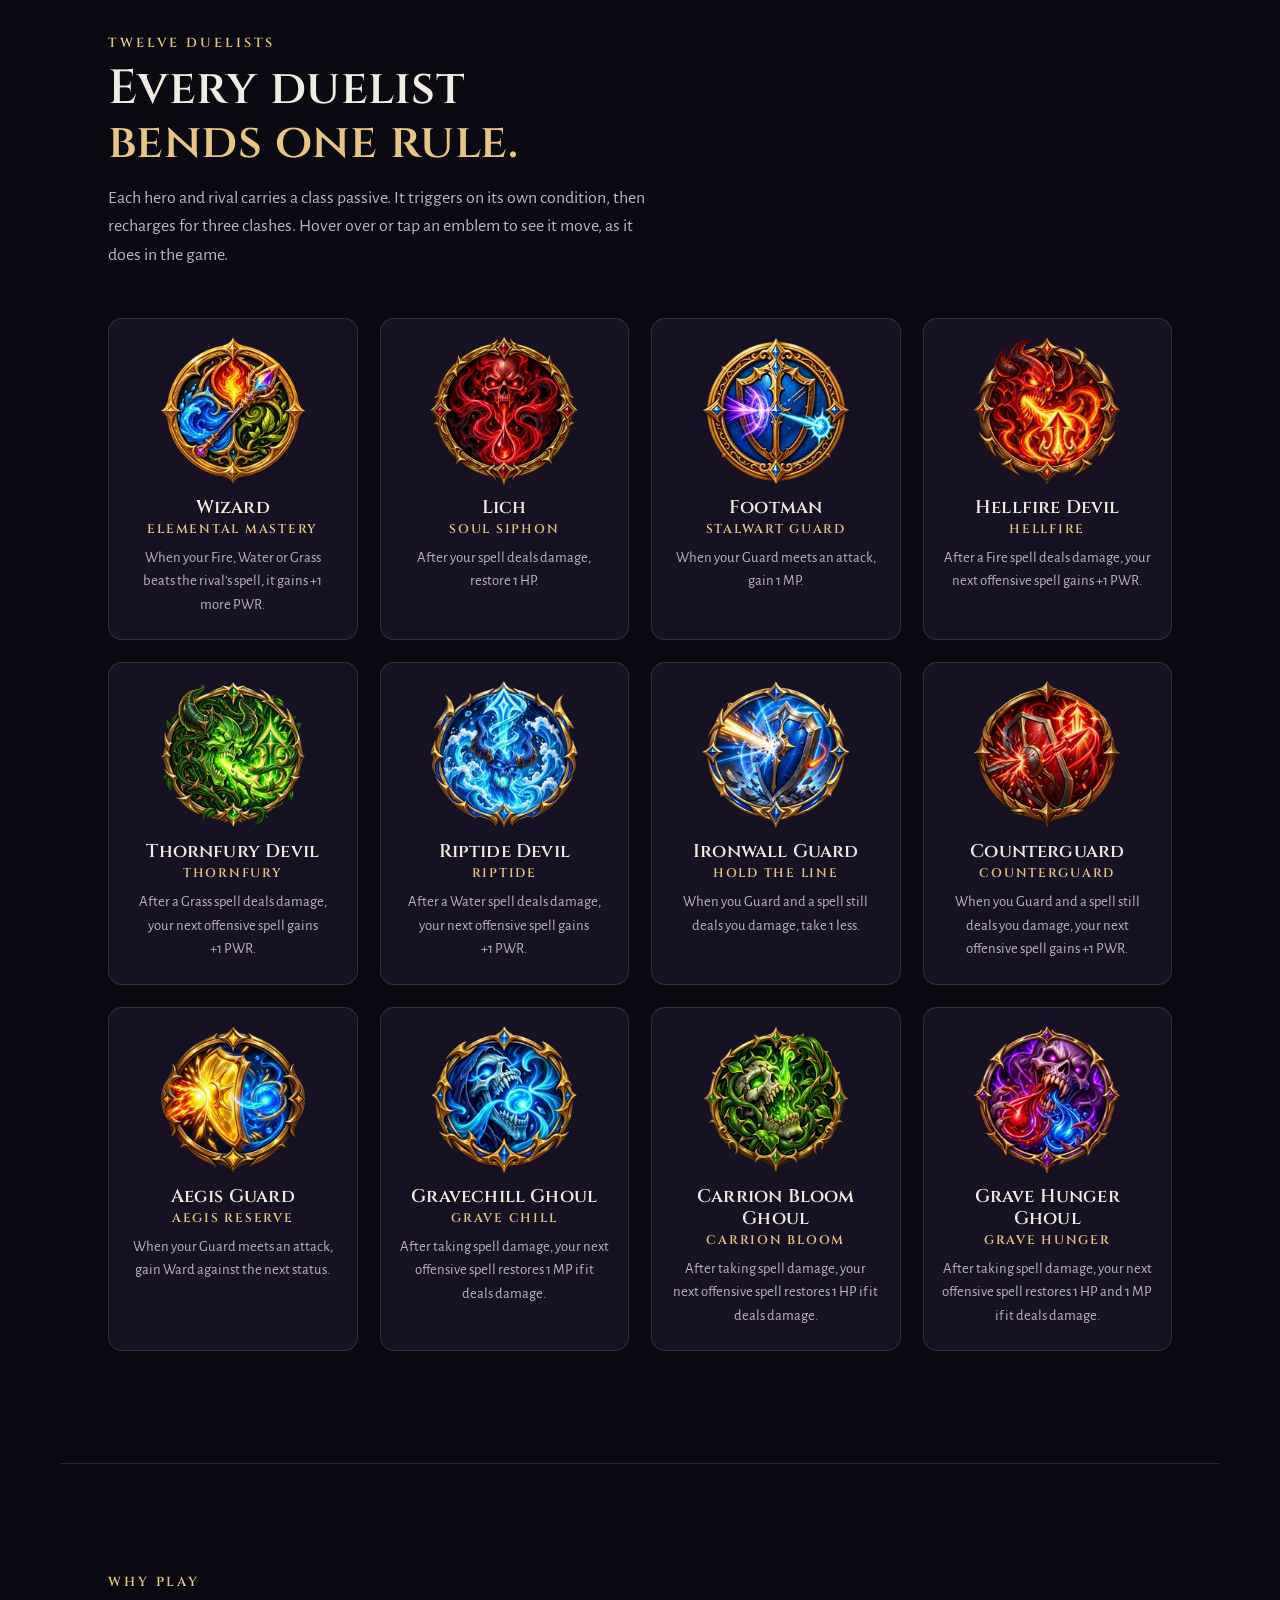
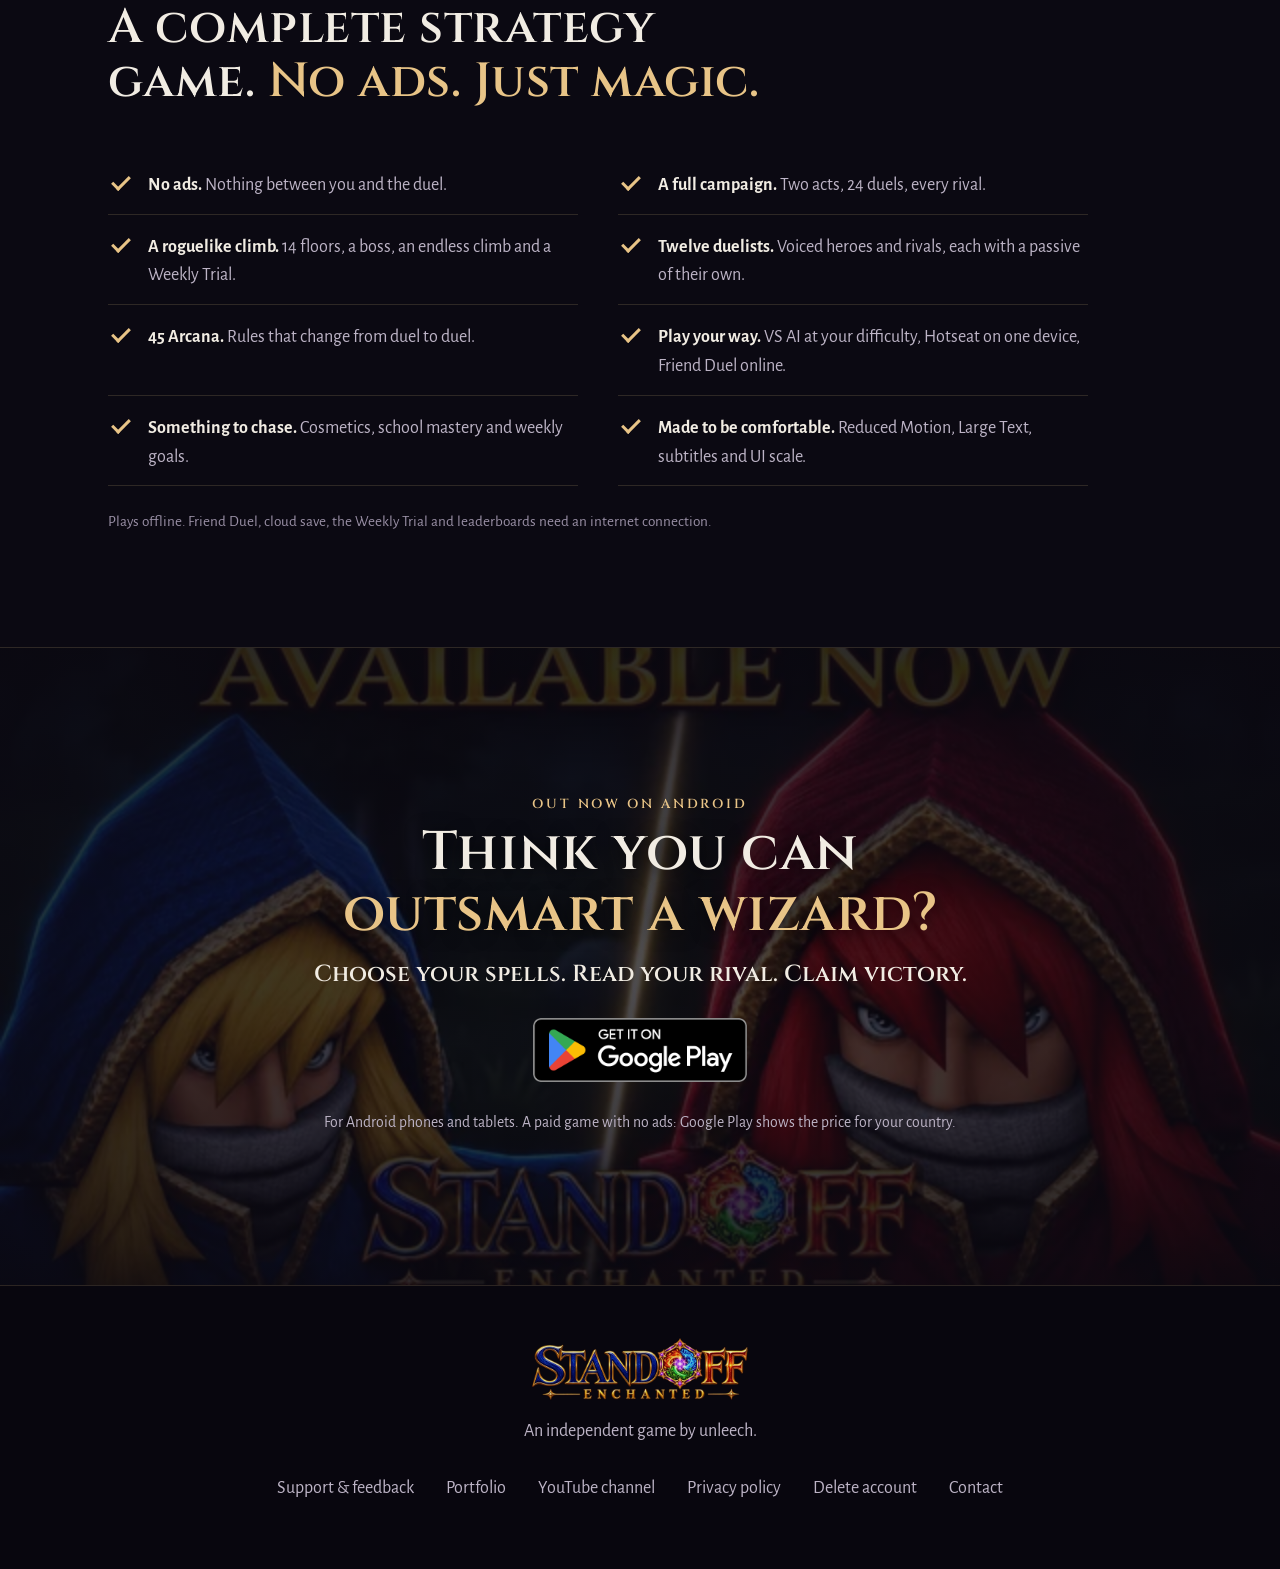
==== commit 2c26112e: "Modes before the duelists; feedback and troubleshooting move to their own Support page - Home order:" ====
--- a/index.html
+++ b/index.html
@@ -20,6 +20,7 @@
 <meta name="twitter:description" content="Outsmart your rival. Win the clash. A turn-based wizard duel of spells and mind games, out now on Google Play.">
 <meta name="twitter:image" content="https://standoffenchanted.fyi/assets/og-image.jpg">
 <link rel="canonical" href="https://standoffenchanted.fyi/">
+<script>if (location.hash === '#feedback' || location.hash === '#help') location.replace('/support.html' + location.hash);</script>
 <link rel="icon" href="assets/icon.webp">
 <link rel="preconnect" href="https://fonts.googleapis.com">
 <link rel="preconnect" href="https://fonts.gstatic.com" crossorigin>
@@ -141,7 +142,7 @@
       <a href="#depth">Depth</a>
       <a href="#modes">Modes</a>
       <a href="#duelists">Duelists</a>
-      <a href="#help">Help</a>
+      <a href="/support.html">Support</a>
     </nav>
     <a class="btn btn-gold btn-small" href="https://play.google.com/store/apps/details?id=com.unleech.standoff&amp;referrer=utm_source%3Dstandoffenchanted.fyi%26utm_medium%3Dwebsite%26utm_campaign%3Dheader" rel="noopener" target="_blank" data-cta="header">Get it on Google Play</a>
   </div>
@@ -341,90 +342,7 @@
     </div>
   </section>
 
-  <!-- 5. Duelists -->
-  <section class="section" id="duelists" aria-labelledby="duelists-title">
-    <div class="section-head">
-      <p class="kicker">Twelve duelists</p>
-      <h2 id="duelists-title">Every duelist <span class="gold">bends one rule.</span></h2>
-      <p class="lede">Each hero and rival carries a class passive. It triggers on its own condition, then recharges for three clashes. Hover over or tap an emblem to see it move, as it does in the game.</p>
-    </div>
-    <ul class="duelists">
-      <li class="duelist" tabindex="0">
-        <img src="assets/duelists/wizard.webp" data-motion="assets/duelists/wizard-motion.webp" width="200" height="200" loading="lazy" alt="The Wizard's class emblem, Elemental Mastery">
-        <h3>Wizard</h3>
-        <p class="passive">Elemental Mastery</p>
-        <p>When your Fire, Water or Grass beats the rival&#x27;s spell, it gains +1 more PWR.</p>
-      </li>
-      <li class="duelist" tabindex="0">
-        <img src="assets/duelists/lich.webp" data-motion="assets/duelists/lich-motion.webp" width="200" height="200" loading="lazy" alt="The Lich's class emblem, Soul Siphon">
-        <h3>Lich</h3>
-        <p class="passive">Soul Siphon</p>
-        <p>After your spell deals damage, restore 1 HP.</p>
-      </li>
-      <li class="duelist" tabindex="0">
-        <img src="assets/duelists/footman.webp" data-motion="assets/duelists/footman-motion.webp" width="200" height="200" loading="lazy" alt="The Footman's class emblem, Stalwart Guard">
-        <h3>Footman</h3>
-        <p class="passive">Stalwart Guard</p>
-        <p>When your Guard meets an attack, gain 1 MP.</p>
-      </li>
-      <li class="duelist" tabindex="0">
-        <img src="assets/duelists/hellfire-devil.webp" data-motion="assets/duelists/hellfire-devil-motion.webp" width="200" height="200" loading="lazy" alt="The Hellfire Devil's class emblem, Hellfire">
-        <h3>Hellfire Devil</h3>
-        <p class="passive">Hellfire</p>
-        <p>After a Fire spell deals damage, your next offensive spell gains +1 PWR.</p>
-      </li>
-      <li class="duelist" tabindex="0">
-        <img src="assets/duelists/thornfury-devil.webp" data-motion="assets/duelists/thornfury-devil-motion.webp" width="200" height="200" loading="lazy" alt="The Thornfury Devil's class emblem, Thornfury">
-        <h3>Thornfury Devil</h3>
-        <p class="passive">Thornfury</p>
-        <p>After a Grass spell deals damage, your next offensive spell gains +1 PWR.</p>
-      </li>
-      <li class="duelist" tabindex="0">
-        <img src="assets/duelists/riptide-devil.webp" data-motion="assets/duelists/riptide-devil-motion.webp" width="200" height="200" loading="lazy" alt="The Riptide Devil's class emblem, Riptide">
-        <h3>Riptide Devil</h3>
-        <p class="passive">Riptide</p>
-        <p>After a Water spell deals damage, your next offensive spell gains +1 PWR.</p>
-      </li>
-      <li class="duelist" tabindex="0">
-        <img src="assets/duelists/ironwall-guard.webp" data-motion="assets/duelists/ironwall-guard-motion.webp" width="200" height="200" loading="lazy" alt="The Ironwall Guard's class emblem, Hold the Line">
-        <h3>Ironwall Guard</h3>
-        <p class="passive">Hold the Line</p>
-        <p>When you Guard and a spell still deals you damage, take 1 less.</p>
-      </li>
-      <li class="duelist" tabindex="0">
-        <img src="assets/duelists/counterguard.webp" data-motion="assets/duelists/counterguard-motion.webp" width="200" height="200" loading="lazy" alt="The Counterguard's class emblem, Counterguard">
-        <h3>Counterguard</h3>
-        <p class="passive">Counterguard</p>
-        <p>When you Guard and a spell still deals you damage, your next offensive spell gains +1 PWR.</p>
-      </li>
-      <li class="duelist" tabindex="0">
-        <img src="assets/duelists/aegis-guard.webp" data-motion="assets/duelists/aegis-guard-motion.webp" width="200" height="200" loading="lazy" alt="The Aegis Guard's class emblem, Aegis Reserve">
-        <h3>Aegis Guard</h3>
-        <p class="passive">Aegis Reserve</p>
-        <p>When your Guard meets an attack, gain Ward against the next status.</p>
-      </li>
-      <li class="duelist" tabindex="0">
-        <img src="assets/duelists/gravechill-ghoul.webp" data-motion="assets/duelists/gravechill-ghoul-motion.webp" width="200" height="200" loading="lazy" alt="The Gravechill Ghoul's class emblem, Grave Chill">
-        <h3>Gravechill Ghoul</h3>
-        <p class="passive">Grave Chill</p>
-        <p>After taking spell damage, your next offensive spell restores 1 MP if it deals damage.</p>
-      </li>
-      <li class="duelist" tabindex="0">
-        <img src="assets/duelists/carrion-bloom-ghoul.webp" data-motion="assets/duelists/carrion-bloom-ghoul-motion.webp" width="200" height="200" loading="lazy" alt="The Carrion Bloom Ghoul's class emblem, Carrion Bloom">
-        <h3>Carrion Bloom Ghoul</h3>
-        <p class="passive">Carrion Bloom</p>
-        <p>After taking spell damage, your next offensive spell restores 1 HP if it deals damage.</p>
-      </li>
-      <li class="duelist" tabindex="0">
-        <img src="assets/duelists/grave-hunger-ghoul.webp" data-motion="assets/duelists/grave-hunger-ghoul-motion.webp" width="200" height="200" loading="lazy" alt="The Grave Hunger Ghoul's class emblem, Grave Hunger">
-        <h3>Grave Hunger Ghoul</h3>
-        <p class="passive">Grave Hunger</p>
-        <p>After taking spell damage, your next offensive spell restores 1 HP and 1 MP if it deals damage.</p>
-      </li>
-    </ul>
-  </section>
-
-  <!-- 6. Modes -->
+  <!-- 5. Modes -->
   <section class="section" id="modes" aria-labelledby="modes-title">
     <div class="section-head">
       <p class="kicker">Five ways to play</p>
@@ -452,6 +370,89 @@
       <li><h3>VS AI</h3><p>Set the rules, choose your rival and its difficulty.</p></li>
       <li><h3>Hotseat</h3><p>Two players, one device.</p></li>
       <li><h3>Friend Duel</h3><p>A PvP wizard duel against a friend online: share a private code to start.</p></li>
+    </ul>
+  </section>
+
+  <!-- 6. Duelists -->
+  <section class="section" id="duelists" aria-labelledby="duelists-title">
+    <div class="section-head">
+      <p class="kicker">Twelve duelists</p>
+      <h2 id="duelists-title">Every duelist <span class="gold">bends one rule.</span></h2>
+      <p class="lede">Each hero and rival carries a class passive. It triggers on its own condition, then recharges for three clashes. Hover over or tap an emblem to see it move, as it does in the game.</p>
+    </div>
+    <ul class="duelists">
+      <li class="duelist" tabindex="0">
+        <img src="assets/duelists/wizard.webp" data-motion="assets/duelists/wizard-motion.webp" width="200" height="200" loading="lazy" alt="The Wizard's class emblem, Elemental Mastery">
+        <h3>Wizard</h3>
+        <p class="passive">Elemental Mastery</p>
+        <p>When your Fire, Water or Grass beats the rival&#x27;s spell, it gains +1 more PWR.</p>
+      </li>
+      <li class="duelist" tabindex="0">
+        <img src="assets/duelists/lich.webp" data-motion="assets/duelists/lich-motion.webp" width="200" height="200" loading="lazy" alt="The Lich's class emblem, Soul Siphon">
+        <h3>Lich</h3>
+        <p class="passive">Soul Siphon</p>
+        <p>After your spell deals damage, restore 1 HP.</p>
+      </li>
+      <li class="duelist" tabindex="0">
+        <img src="assets/duelists/footman.webp" data-motion="assets/duelists/footman-motion.webp" width="200" height="200" loading="lazy" alt="The Footman's class emblem, Stalwart Guard">
+        <h3>Footman</h3>
+        <p class="passive">Stalwart Guard</p>
+        <p>When your Guard meets an attack, gain 1 MP.</p>
+      </li>
+      <li class="duelist" tabindex="0">
+        <img src="assets/duelists/hellfire-devil.webp" data-motion="assets/duelists/hellfire-devil-motion.webp" width="200" height="200" loading="lazy" alt="The Hellfire Devil's class emblem, Hellfire">
+        <h3>Hellfire Devil</h3>
+        <p class="passive">Hellfire</p>
+        <p>After a Fire spell deals damage, your next offensive spell gains +1 PWR.</p>
+      </li>
+      <li class="duelist" tabindex="0">
+        <img src="assets/duelists/thornfury-devil.webp" data-motion="assets/duelists/thornfury-devil-motion.webp" width="200" height="200" loading="lazy" alt="The Thornfury Devil's class emblem, Thornfury">
+        <h3>Thornfury Devil</h3>
+        <p class="passive">Thornfury</p>
+        <p>After a Grass spell deals damage, your next offensive spell gains +1 PWR.</p>
+      </li>
+      <li class="duelist" tabindex="0">
+        <img src="assets/duelists/riptide-devil.webp" data-motion="assets/duelists/riptide-devil-motion.webp" width="200" height="200" loading="lazy" alt="The Riptide Devil's class emblem, Riptide">
+        <h3>Riptide Devil</h3>
+        <p class="passive">Riptide</p>
+        <p>After a Water spell deals damage, your next offensive spell gains +1 PWR.</p>
+      </li>
+      <li class="duelist" tabindex="0">
+        <img src="assets/duelists/ironwall-guard.webp" data-motion="assets/duelists/ironwall-guard-motion.webp" width="200" height="200" loading="lazy" alt="The Ironwall Guard's class emblem, Hold the Line">
+        <h3>Ironwall Guard</h3>
+        <p class="passive">Hold the Line</p>
+        <p>When you Guard and a spell still deals you damage, take 1 less.</p>
+      </li>
+      <li class="duelist" tabindex="0">
+        <img src="assets/duelists/counterguard.webp" data-motion="assets/duelists/counterguard-motion.webp" width="200" height="200" loading="lazy" alt="The Counterguard's class emblem, Counterguard">
+        <h3>Counterguard</h3>
+        <p class="passive">Counterguard</p>
+        <p>When you Guard and a spell still deals you damage, your next offensive spell gains +1 PWR.</p>
+      </li>
+      <li class="duelist" tabindex="0">
+        <img src="assets/duelists/aegis-guard.webp" data-motion="assets/duelists/aegis-guard-motion.webp" width="200" height="200" loading="lazy" alt="The Aegis Guard's class emblem, Aegis Reserve">
+        <h3>Aegis Guard</h3>
+        <p class="passive">Aegis Reserve</p>
+        <p>When your Guard meets an attack, gain Ward against the next status.</p>
+      </li>
+      <li class="duelist" tabindex="0">
+        <img src="assets/duelists/gravechill-ghoul.webp" data-motion="assets/duelists/gravechill-ghoul-motion.webp" width="200" height="200" loading="lazy" alt="The Gravechill Ghoul's class emblem, Grave Chill">
+        <h3>Gravechill Ghoul</h3>
+        <p class="passive">Grave Chill</p>
+        <p>After taking spell damage, your next offensive spell restores 1 MP if it deals damage.</p>
+      </li>
+      <li class="duelist" tabindex="0">
+        <img src="assets/duelists/carrion-bloom-ghoul.webp" data-motion="assets/duelists/carrion-bloom-ghoul-motion.webp" width="200" height="200" loading="lazy" alt="The Carrion Bloom Ghoul's class emblem, Carrion Bloom">
+        <h3>Carrion Bloom Ghoul</h3>
+        <p class="passive">Carrion Bloom</p>
+        <p>After taking spell damage, your next offensive spell restores 1 HP if it deals damage.</p>
+      </li>
+      <li class="duelist" tabindex="0">
+        <img src="assets/duelists/grave-hunger-ghoul.webp" data-motion="assets/duelists/grave-hunger-ghoul-motion.webp" width="200" height="200" loading="lazy" alt="The Grave Hunger Ghoul's class emblem, Grave Hunger">
+        <h3>Grave Hunger Ghoul</h3>
+        <p class="passive">Grave Hunger</p>
+        <p>After taking spell damage, your next offensive spell restores 1 HP and 1 MP if it deals damage.</p>
+      </li>
     </ul>
   </section>
 
@@ -489,84 +490,6 @@
     </div>
   </section>
 
-  <!-- 6. Feedback: where to send it and what helps -->
-  <section class="section" id="feedback" aria-labelledby="feedback-title">
-    <div class="section-head">
-      <p class="kicker">Help shape the game</p>
-      <h2 id="feedback-title">Send feedback</h2>
-      <p class="lede">Bugs, balance, ideas, anything that felt confusing or great: all of it helps. Pick whichever way is easiest.</p>
-    </div>
-    <div class="ways">
-      <div>
-        <h3>In the game</h3>
-        <p>Open <strong>Settings</strong> and choose <strong>Send Feedback</strong>. A short form opens with the game version, your device and your language already filled in.</p>
-      </div>
-      <div>
-        <h3>Feedback form</h3>
-        <p>Away from the game? Use the same form in your browser. Add your device model and the game version, shown in the game’s Settings.</p>
-        <p class="links"><a class="text-link" href="https://docs.google.com/forms/d/e/1FAIpQLScJ83Sd4wPuK_RCTvOiK8T6cuznb-36jdZtZd5dZwqGrHaTGQ/viewform" rel="noopener" target="_blank">Open the feedback form</a></p>
-      </div>
-      <div>
-        <h3>Email</h3>
-        <p>For anything private, or if you’d like a reply.</p>
-        <p class="links"><a class="text-link" href="mailto:support@standoffenchanted.fyi?subject=StandOff%3A%20Enchanted%20feedback">support@standoffenchanted.fyi</a></p>
-      </div>
-    </div>
-    <div class="include">
-      <h3>What makes a report easy to fix</h3>
-      <ul>
-        <li>What you were doing: the mode (a Journey stage, a Trials floor, VS AI…) and your class.</li>
-        <li>What happened, and what you expected instead.</li>
-        <li>Whether it happens again when you repeat the same steps.</li>
-        <li>Your device model and the game version.</li>
-        <li>A screenshot or a short screen recording, if you can.</li>
-      </ul>
-      <p class="note">Never include passwords or payment details.</p>
-    </div>
-  </section>
-
-  <!-- 7. Help and policies -->
-  <section class="section" id="help" aria-labelledby="help-title">
-    <div class="section-head">
-      <p class="kicker">Troubleshooting</p>
-      <h2 id="help-title">If something isn’t working</h2>
-    </div>
-    <div class="faq">
-      <details>
-        <summary>Google Play says the app can’t be found</summary>
-        <p>Search Google Play for StandOff: Enchanted, or open the <a href="https://play.google.com/store/apps/details?id=com.unleech.standoff&amp;referrer=utm_source%3Dstandoffenchanted.fyi%26utm_medium%3Dwebsite%26utm_campaign%3Dhelp" rel="noopener" target="_blank" data-cta="help">Play Store listing</a> directly. If it still doesn’t appear, your country or device may not be supported yet: email us your device model and country.</p>
-      </details>
-      <details>
-        <summary>Google Play says my device isn’t compatible</summary>
-        <p>StandOff: Enchanted is for Android phones and tablets, and some low-memory devices aren’t supported. Tell us your device model so we can check.</p>
-      </details>
-      <details>
-        <summary>Is the game free?</summary>
-        <p>No. StandOff: Enchanted is a paid game on Google Play, with no ads. Google Play shows the price for your country.</p>
-      </details>
-      <details>
-        <summary>I bought it by mistake</summary>
-        <p>Google Play handles purchases and refunds. Ask Google Play for a refund from your order history, or email us.</p>
-      </details>
-      <details>
-        <summary>Which platforms is it on?</summary>
-        <p>Android phones and tablets, through Google Play. Other platforms will be announced when they’re ready.</p>
-      </details>
-    </div>
-
-    <div class="contact">
-      <div>
-        <h3>Follow the game</h3>
-        <p>New trailers and updates go up on the YouTube channel. For bugs and ideas, see <a href="#feedback">Send feedback</a>.</p>
-        <p class="links"><a class="text-link" href="https://www.youtube.com/@StandOffEnchanted" rel="noopener" target="_blank">YouTube channel</a></p>
-      </div>
-      <div>
-        <h3>Report something privately</h3>
-        <p>Email us with the game version, your device model and the steps to reproduce. Never include passwords or payment details.</p>
-        <p class="links"><a class="text-link" href="mailto:support@standoffenchanted.fyi">support@standoffenchanted.fyi</a></p>
-      </div>
-    </div>
-  </section>
 </main>
 
 
@@ -575,6 +498,7 @@
     <img class="foot-logo" src="assets/logo-600.webp" width="600" height="194" loading="lazy" alt="StandOff: Enchanted">
     <p>An independent game by unleech.</p>
     <nav class="foot-links" aria-label="Site and policies">
+      <a href="/support.html">Support &amp; feedback</a>
       <a href="/portfolio/">Portfolio</a>
       <a href="https://www.youtube.com/@StandOffEnchanted" rel="me noopener" target="_blank">YouTube channel</a>
       <a href="/privacy-policy.html">Privacy policy</a>
--- a/style.css
+++ b/style.css
@@ -306,6 +306,12 @@
 .include li { margin-bottom: 6px; }
 .include .note { margin: 0; color: var(--dim); font-size: .95rem; }
 
+/* ---------------------------------------------------------------- support page */
+.support-intro { max-width: var(--max); margin: 0 auto; padding: clamp(48px, 7vw, 88px) var(--gutter) 0; }
+.support-intro h1 { font: 700 clamp(2rem, 1.3rem + 3vw, 3.2rem)/1.1 var(--head); margin-bottom: 8px; }
+.support-page .section:first-of-type { border-top: 0; }
+.nav a[aria-current="page"] { color: var(--gold-hi); }
+
 /* ---------------------------------------------------------------- footer */
 .site-footer { border-top: 1px solid var(--line); background: #08060e; }
 .foot-inner { max-width: var(--max); margin: 0 auto; padding: 48px var(--gutter) 56px; text-align: center; }
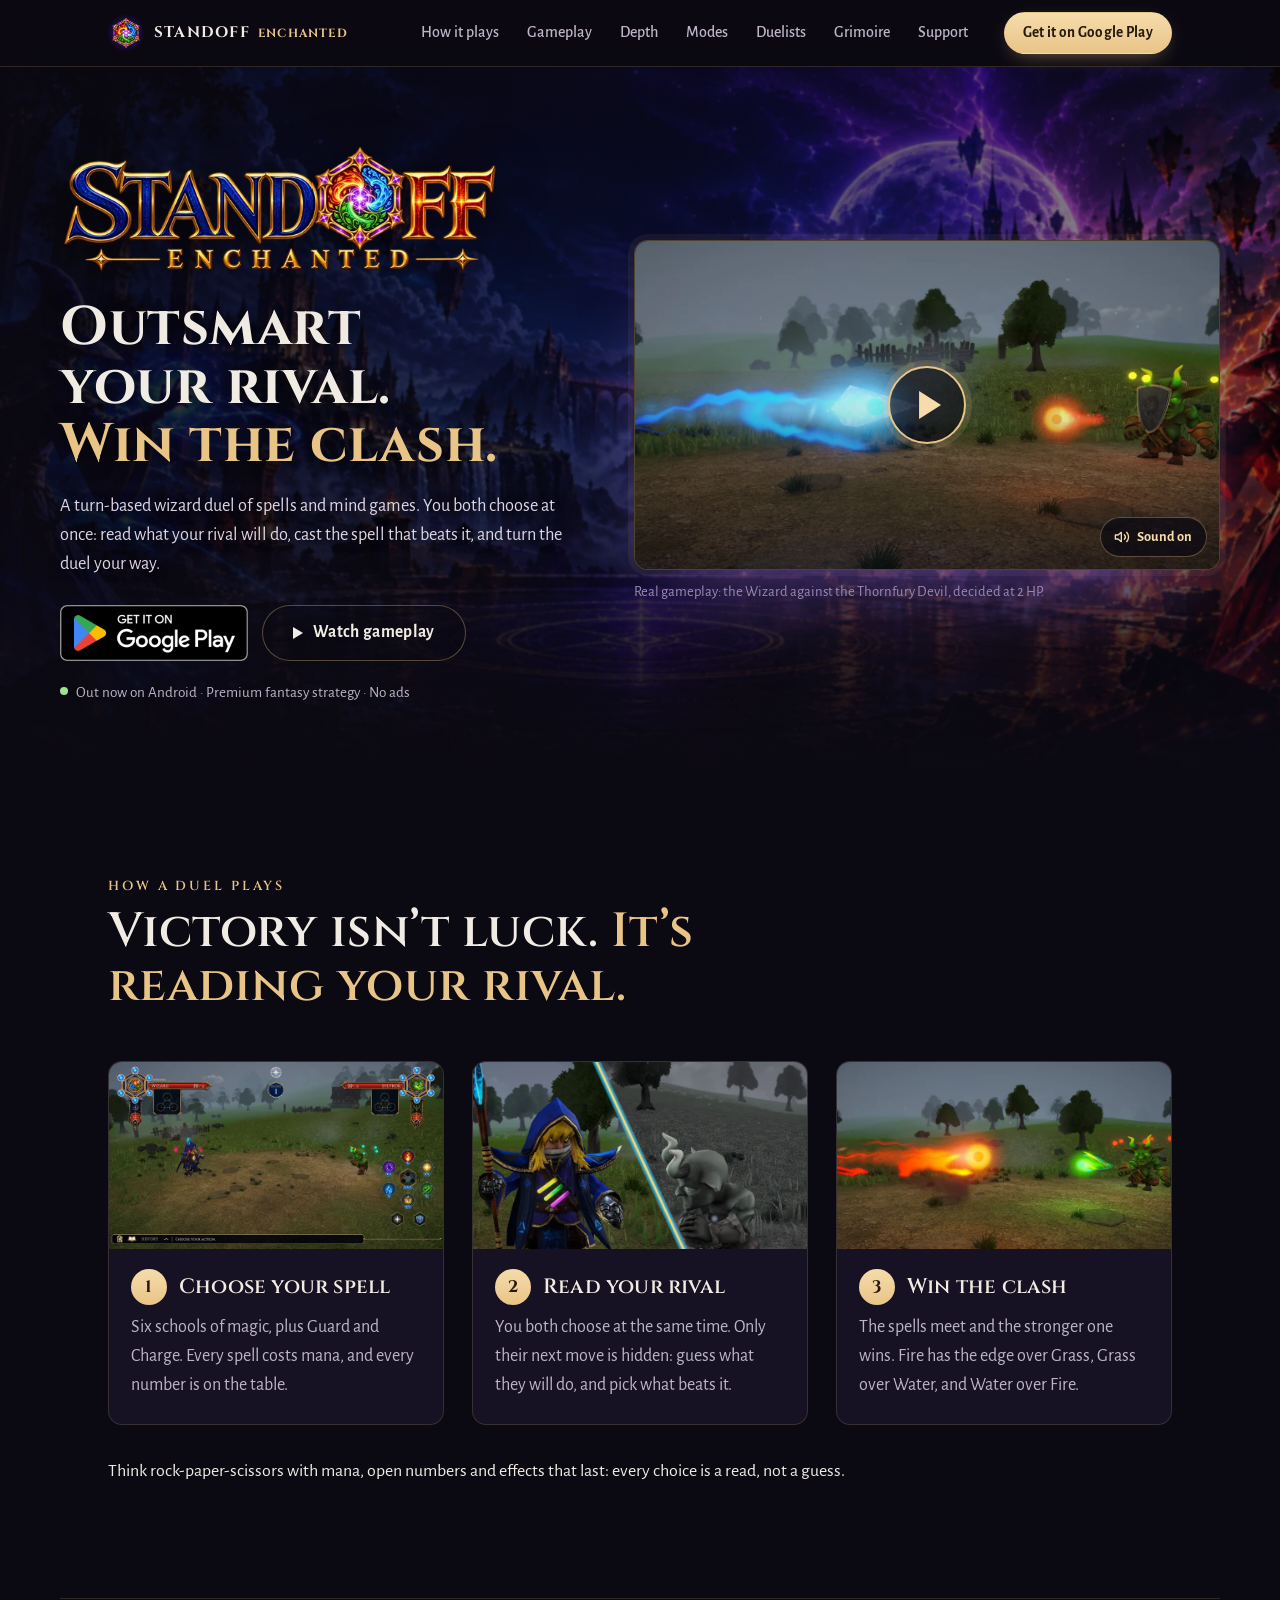
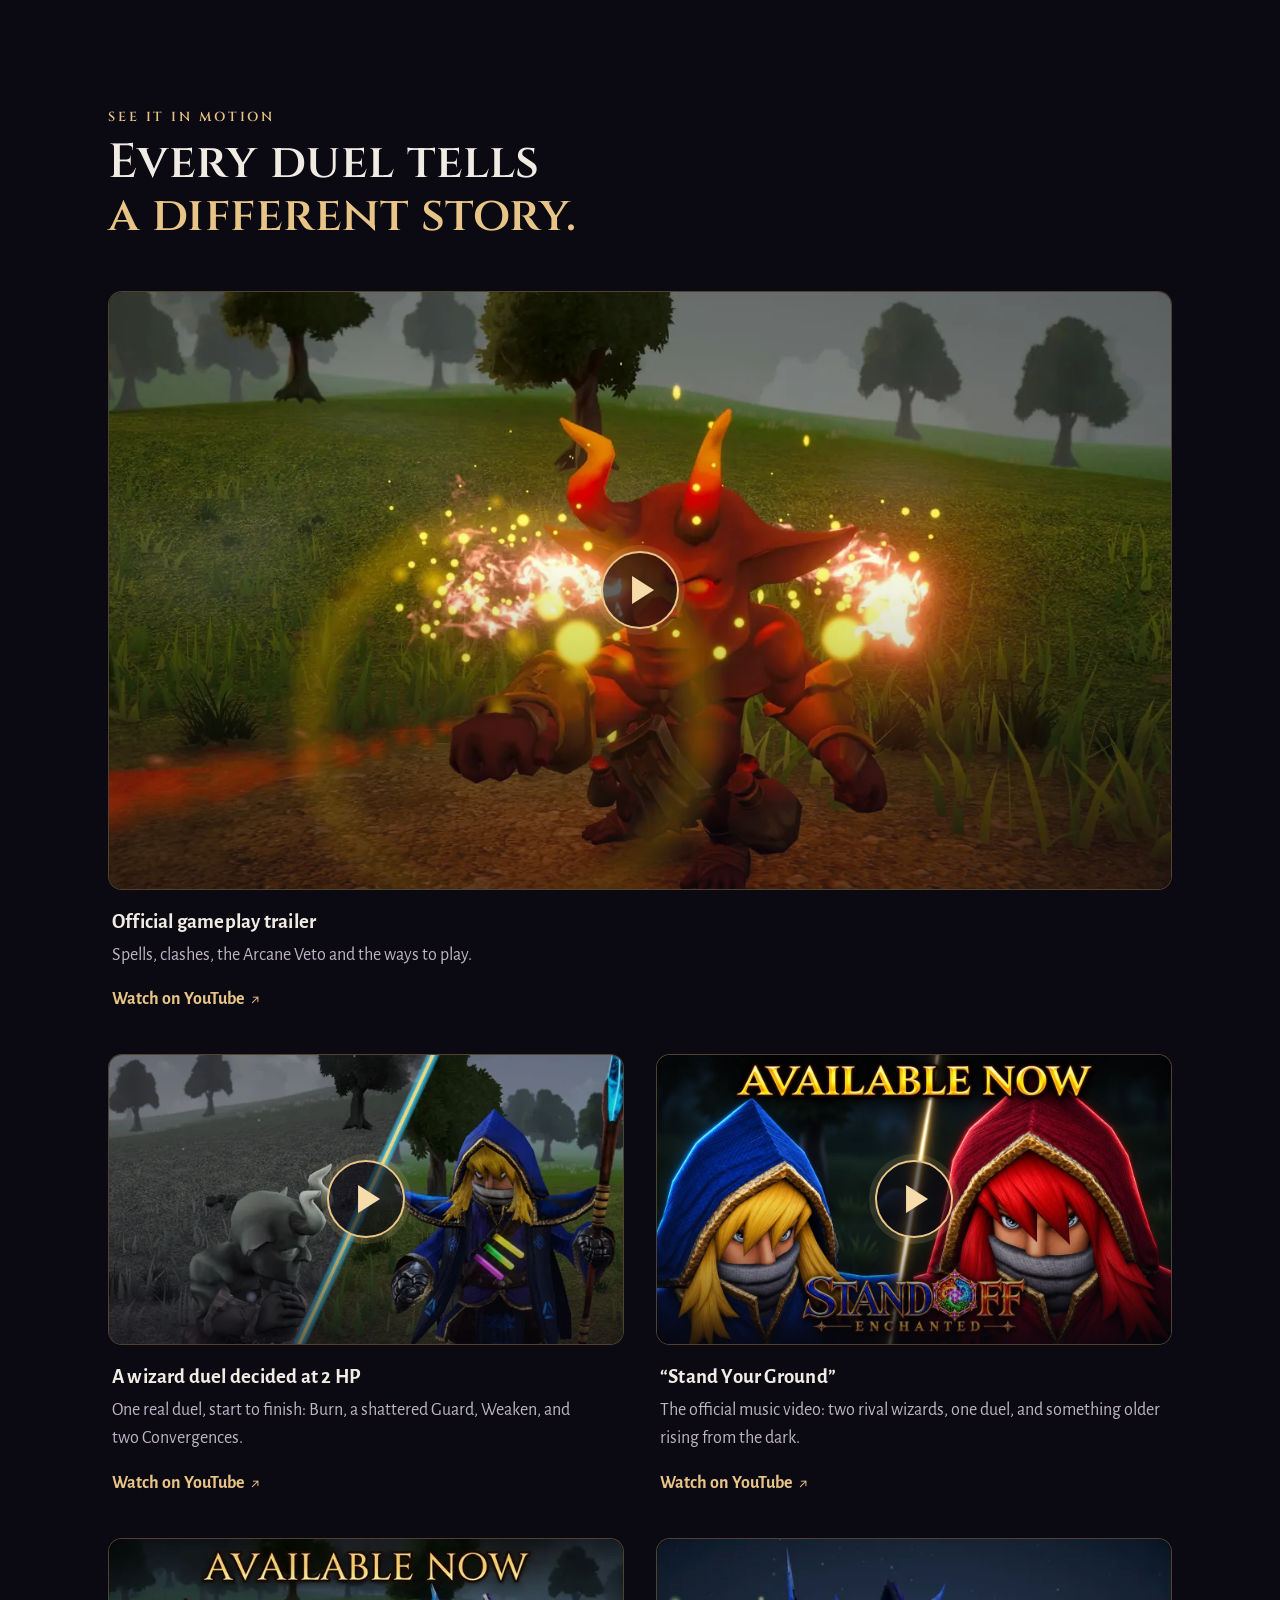
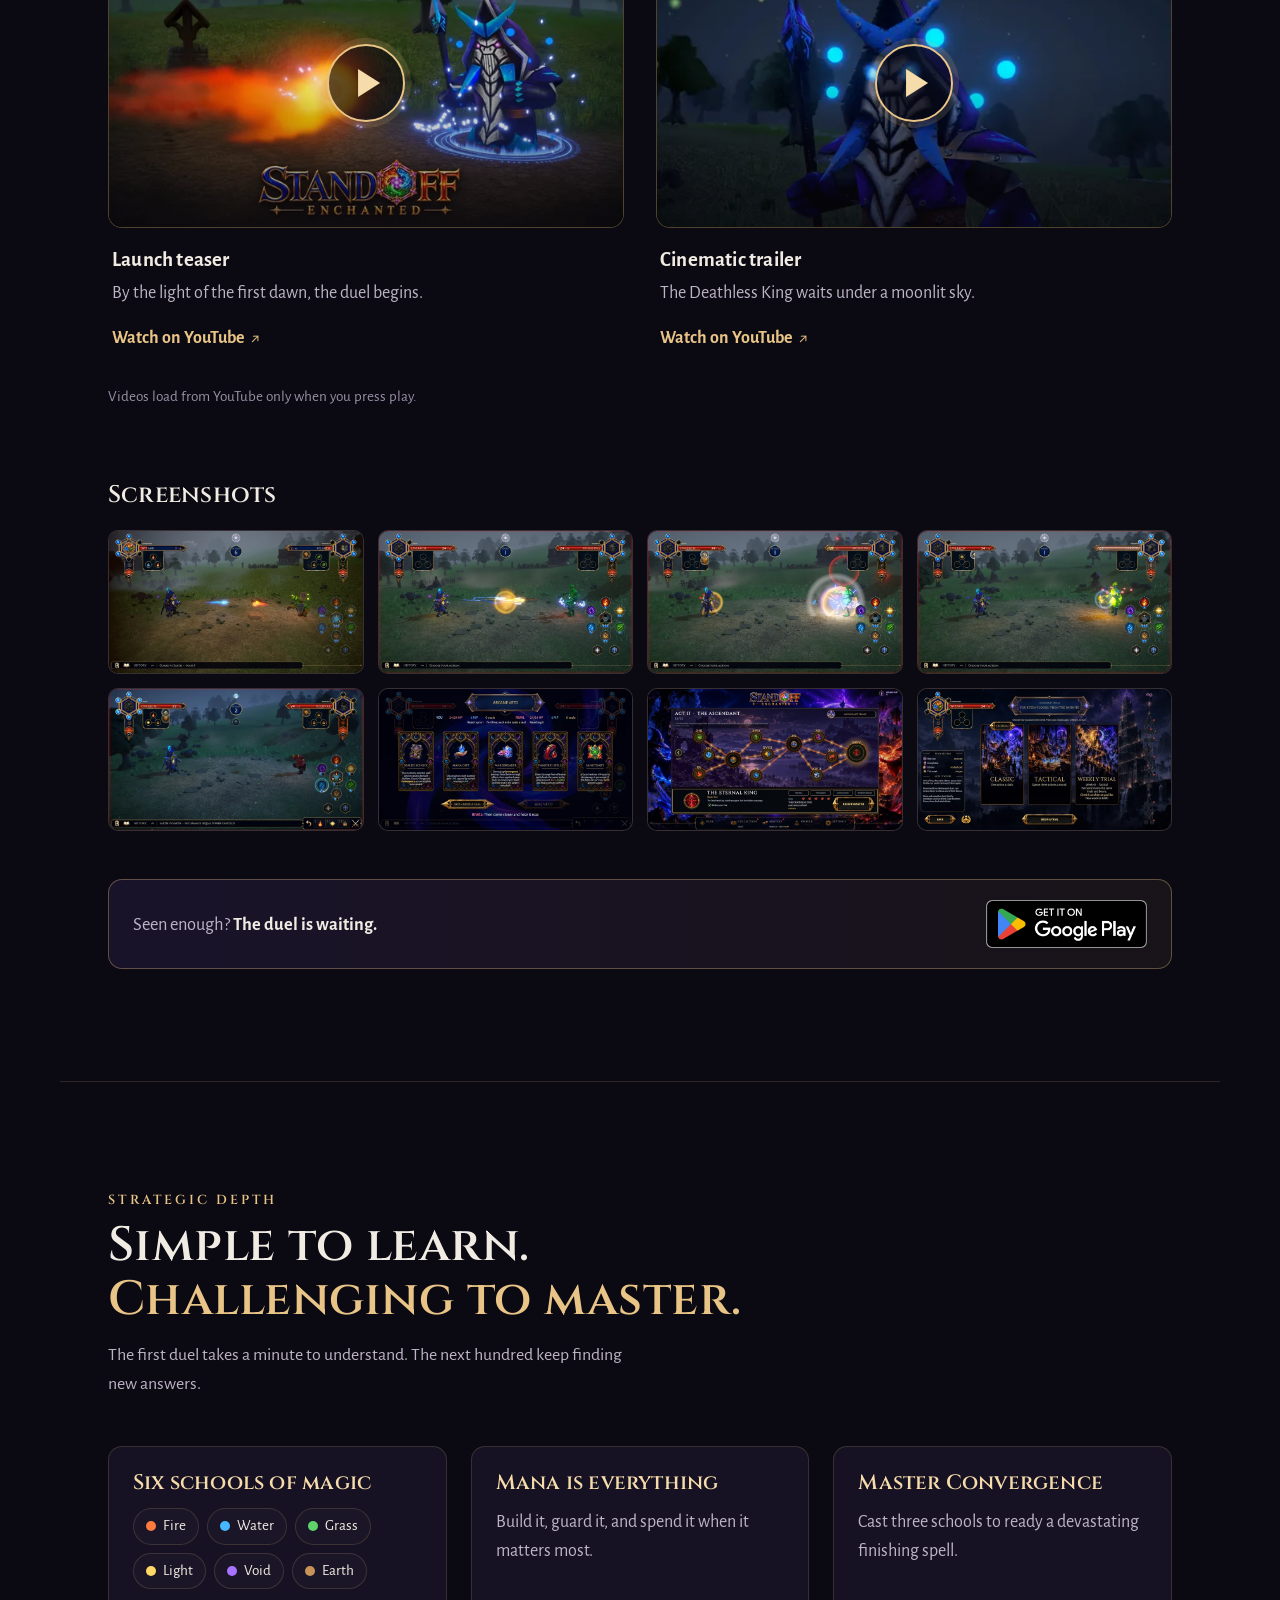
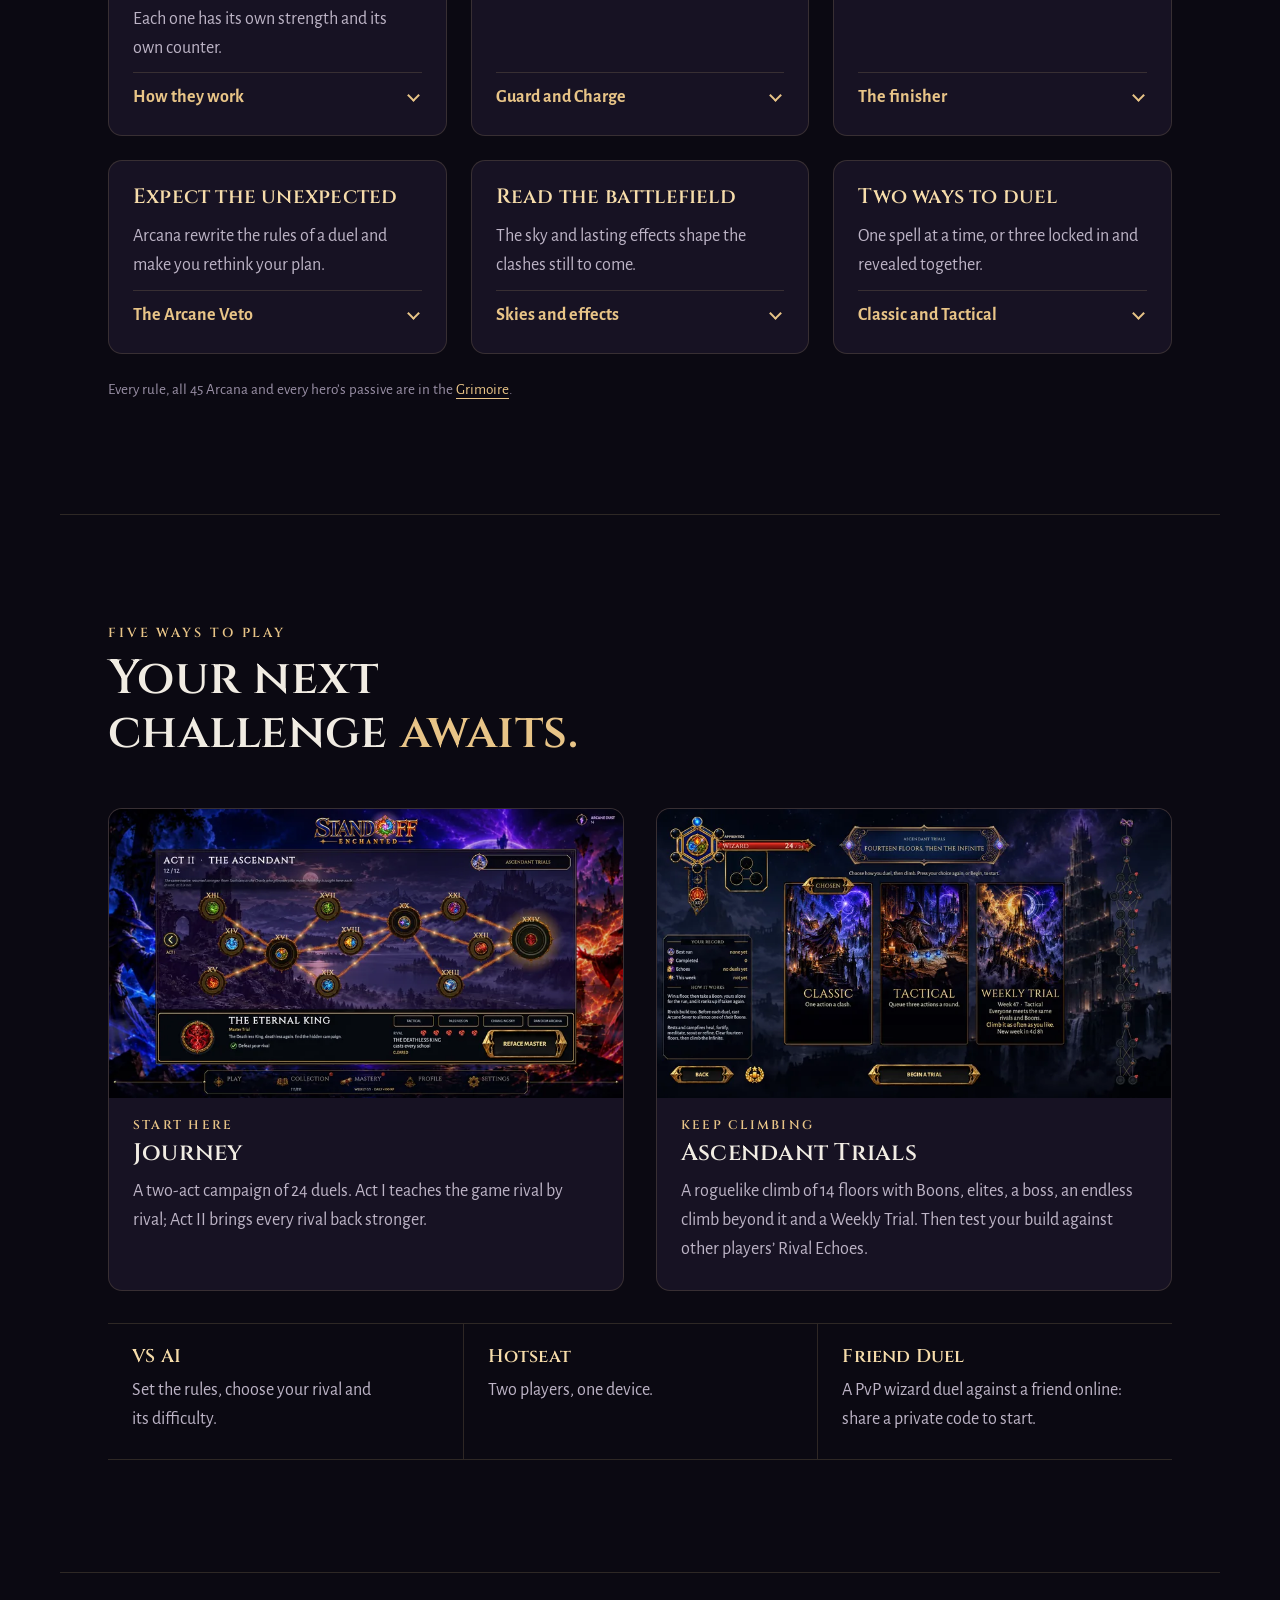
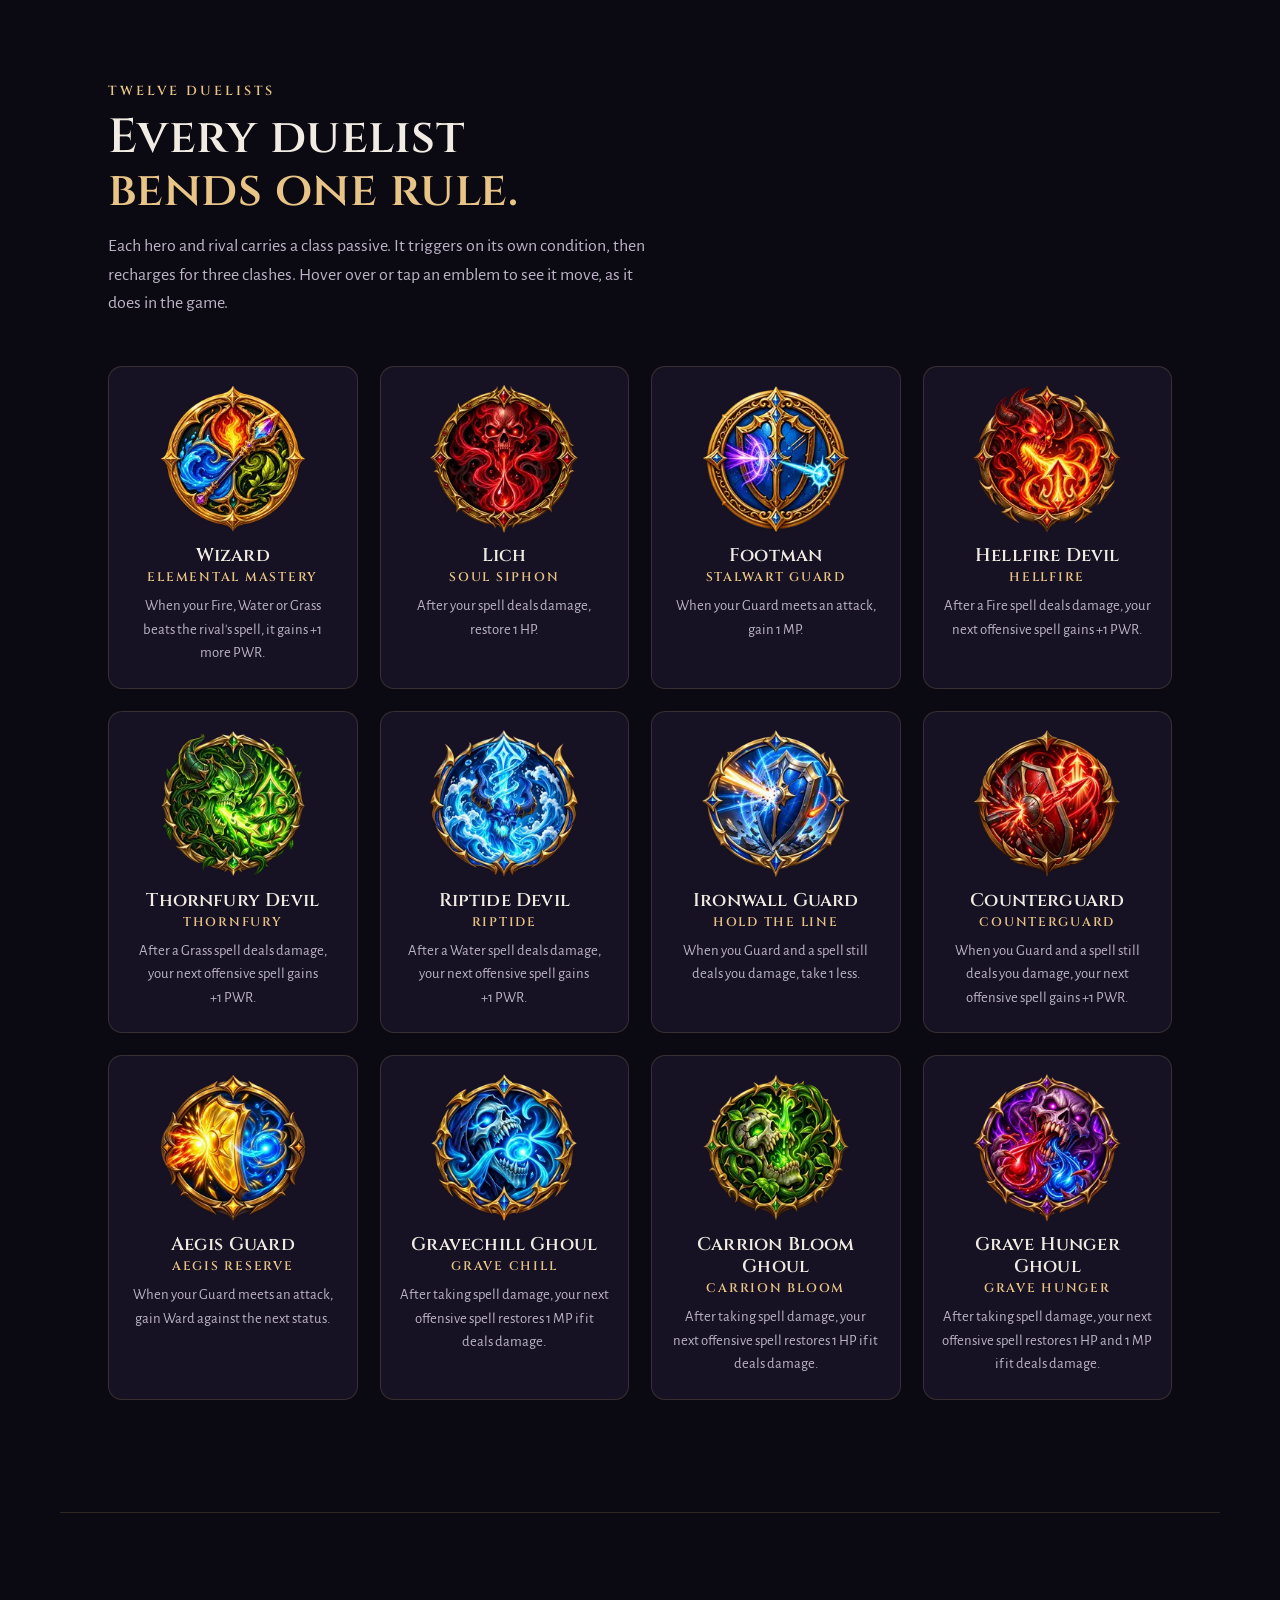
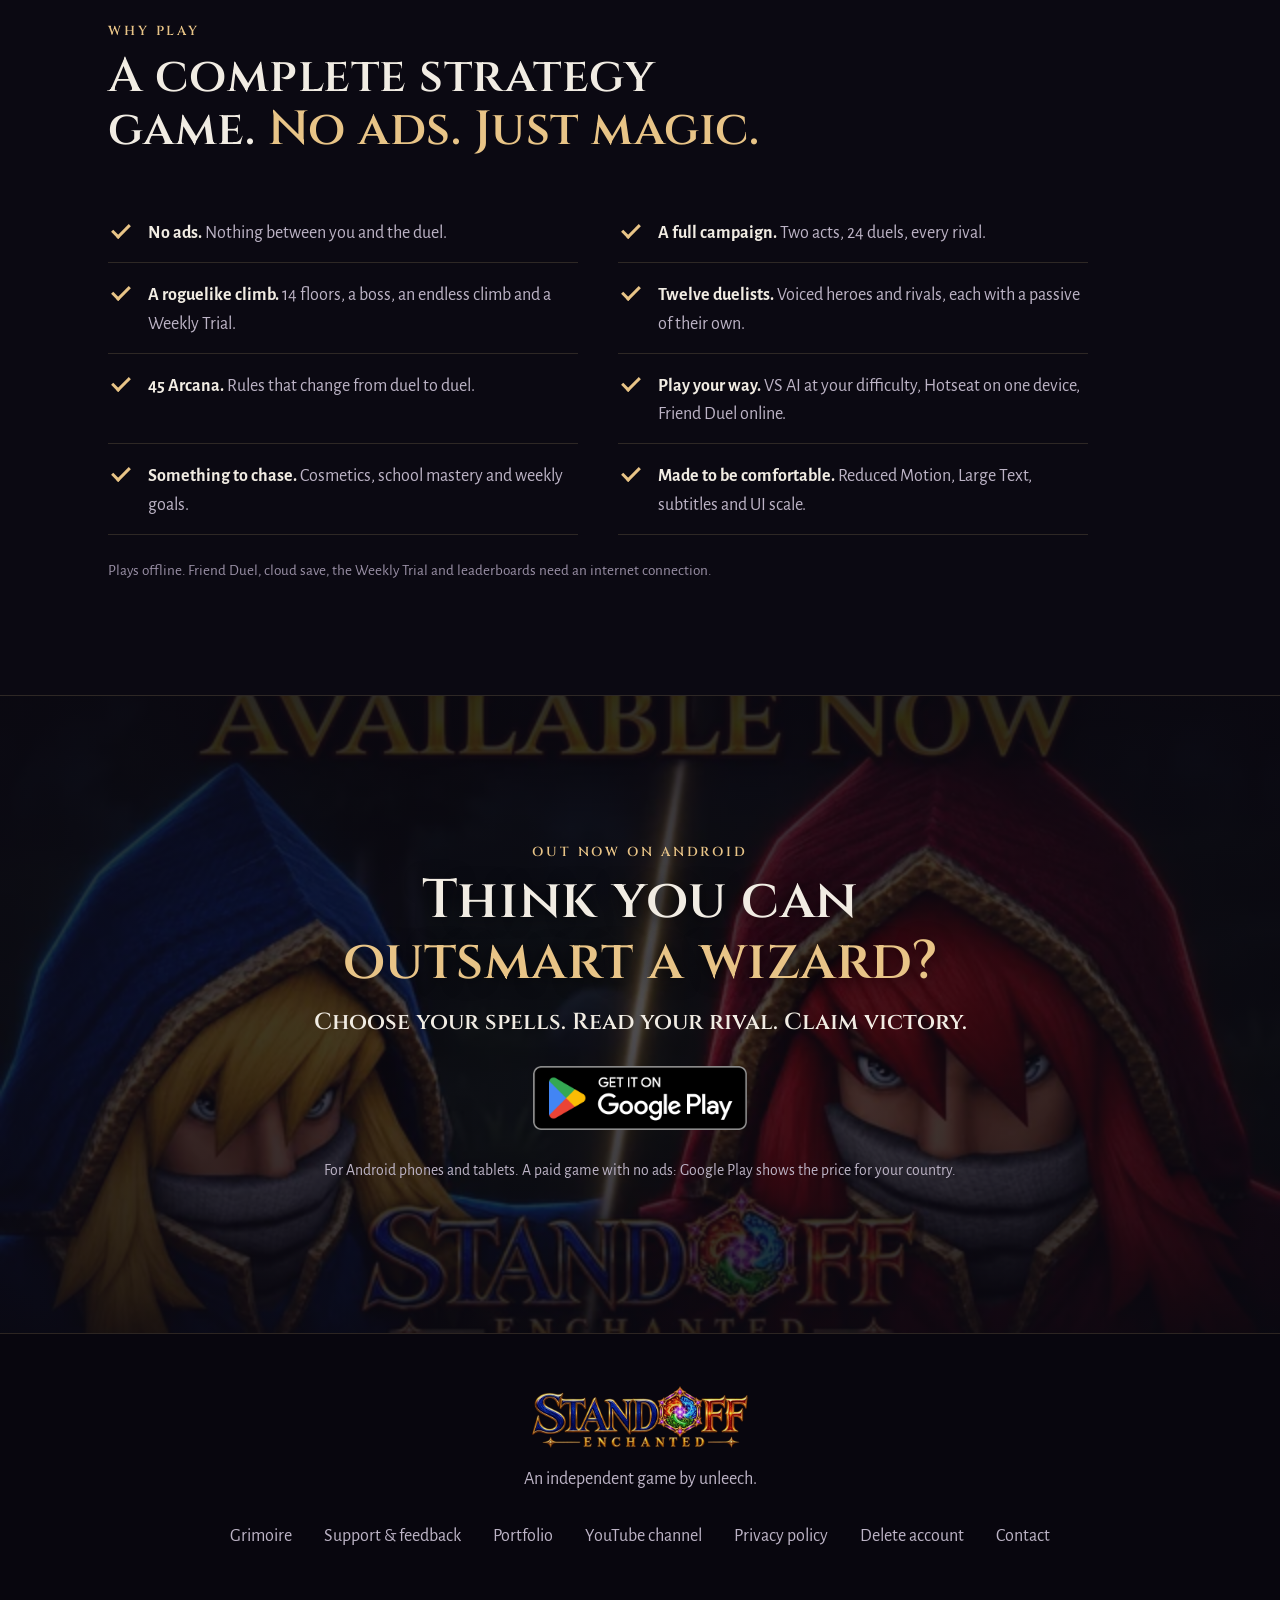
==== commit 97903227: "The Grimoire: every rule of the duel, the 45 Arcana and every passive, as the game writes them grimo" ====
--- a/index.html
+++ b/index.html
@@ -142,6 +142,7 @@
       <a href="#depth">Depth</a>
       <a href="#modes">Modes</a>
       <a href="#duelists">Duelists</a>
+      <a href="/grimoire.html">Grimoire</a>
       <a href="/support.html">Support</a>
     </nav>
     <a class="btn btn-gold btn-small" href="https://play.google.com/store/apps/details?id=com.unleech.standoff&amp;referrer=utm_source%3Dstandoffenchanted.fyi%26utm_medium%3Dwebsite%26utm_campaign%3Dheader" rel="noopener" target="_blank" data-cta="header">Get it on Google Play</a>
@@ -340,6 +341,7 @@
         <details><summary>Classic and Tactical</summary><p>Classic duels resolve one spell at a time. Tactical duels lock in three spells and reveal them together, so you plan a whole sequence against your rival’s.</p></details>
       </article>
     </div>
+    <p class="note">Every rule, all 45 Arcana and every hero’s passive are in the <a href="/grimoire.html">Grimoire</a>.</p>
   </section>
 
   <!-- 5. Modes -->
@@ -498,6 +500,7 @@
     <img class="foot-logo" src="assets/logo-600.webp" width="600" height="194" loading="lazy" alt="StandOff: Enchanted">
     <p>An independent game by unleech.</p>
     <nav class="foot-links" aria-label="Site and policies">
+      <a href="/grimoire.html">Grimoire</a>
       <a href="/support.html">Support &amp; feedback</a>
       <a href="/portfolio/">Portfolio</a>
       <a href="https://www.youtube.com/@StandOffEnchanted" rel="me noopener" target="_blank">YouTube channel</a>
--- a/style.css
+++ b/style.css
@@ -378,8 +378,8 @@
 .final-note { margin: 18px 0 0; color: var(--muted); font-size: .98rem; }
 
 /* ---------------------------------------------------------------- responsive */
-/* Six section links and the store button fit in one line from about 1180px; narrower, the bar keeps the brand and the button. */
-@media (max-width: 1180px) {
+/* Seven links (the Grimoire joined on 20 Nov 2026) and the store button fit in one line from about 1240px; narrower, the bar keeps the brand and the button. */
+@media (max-width: 1240px) {
   .nav { display: none; }
   .bar { justify-content: space-between; }
 }
@@ -439,3 +439,71 @@
   *, *::before, *::after { transition: none !important; animation: none !important; }
   .btn-gold:hover { transform: none; }
 }
+
+/* ---------------------------------------------------------------- grimoire page */
+/* The game's Grimoire as a page (grimoire.html, made by tools/site/make_grimoire_page.py): chapters on the left,
+   each entry with the game's own icons beside it, the Arcana codex as searchable cards. */
+.g-intro { padding-bottom: clamp(24px, 4vw, 40px); }
+.g-layout {
+  max-width: var(--max); margin: 0 auto; padding: 0 var(--gutter) clamp(64px, 9vw, 112px);
+  display: grid; grid-template-columns: 220px minmax(0, 1fr); gap: clamp(28px, 4vw, 56px); align-items: start;
+}
+.g-toc { position: sticky; top: 84px; max-height: calc(100vh - 100px); overflow-y: auto; padding: 4px 0; }
+.g-toc ol { list-style: none; margin: 0; padding: 0; border-left: 1px solid var(--line); }
+.g-toc a { display: block; padding: 7px 0 7px 16px; margin-left: -1px; border-left: 2px solid transparent; color: var(--muted); text-decoration: none; font-size: .98rem; line-height: 1.3; }
+.g-toc a:hover { color: var(--text); border-left-color: var(--gold); }
+.g-chapter { padding: clamp(28px, 4vw, 44px) 0; border-top: 1px solid var(--line); }
+.g-chapter:first-child { border-top: 0; padding-top: 0; }
+.g-chapter > h2 { font-size: clamp(1.5rem, 1.1rem + 1.6vw, 2.2rem); margin-bottom: 22px; }
+.g-entry { display: grid; grid-template-columns: minmax(0, 1fr); gap: 20px; padding: 6px 0 4px; }
+.g-entry.has-icons { grid-template-columns: 128px minmax(0, 1fr); }
+.g-entry + .g-entry { margin-top: 14px; }
+.g-icons { display: flex; flex-wrap: wrap; justify-content: center; align-content: flex-start; gap: 6px; padding-top: 2px; }
+.g-icon { width: 64px; height: 64px; object-fit: contain; }
+.g-icons-2 .g-icon, .g-icons-3 .g-icon, .g-icons-4 .g-icon { width: 56px; height: 56px; }
+.g-text h3 { font: 600 1.12rem/1.3 var(--head); letter-spacing: .06em; margin-bottom: 6px; }
+.g-tag { font: 500 .95rem/1 var(--body); letter-spacing: 0; color: var(--muted); margin-left: 8px; }
+.g-text p { margin: 0 0 .7em; max-width: 68ch; }
+.g-text p:last-child { margin-bottom: 0; }
+.g-lead { max-width: 68ch; margin-bottom: 20px; }
+.g-search input {
+  width: min(360px, 100%); min-height: 46px; padding: 10px 16px; margin: 0 0 20px; border-radius: 999px;
+  border: 1px solid var(--line-strong); background: var(--bg-2); color: var(--text); font: inherit;
+}
+.g-search input::placeholder { color: var(--dim); }
+.g-codex { list-style: none; margin: 0; padding: 0; display: grid; grid-template-columns: repeat(2, minmax(0, 1fr)); gap: 14px; }
+.g-arcana { display: grid; grid-template-columns: 64px minmax(0, 1fr); gap: 16px; align-items: start; padding: 16px 18px; background: var(--panel); border: 1px solid var(--line); border-radius: var(--radius); }
+.g-arcana[hidden] { display: none; }
+.g-arcana h3 { font: 600 1.02rem/1.3 var(--head); color: var(--gold); margin-bottom: 4px; }
+.g-arcana p { margin: 0; font-size: .97rem; }
+.g-badge { display: inline-block; margin: 0 0 6px; padding: 2px 10px; border-radius: 999px; background: var(--violet-soft); color: #c3a6ff; font-size: .8rem; font-weight: 700; letter-spacing: .04em; }
+.g-empty { color: var(--dim); }
+.g-orders { display: grid; grid-template-columns: repeat(2, minmax(0, 1fr)); gap: 18px; }
+.g-order { padding: 20px 22px 8px; background: var(--panel); border: 1px solid var(--line); border-radius: var(--radius); }
+.g-order h3 { font: 600 .95rem/1.2 var(--head); letter-spacing: .14em; margin-bottom: 14px; }
+.g-order ul { list-style: none; margin: 0; padding: 0; }
+.g-passive { display: grid; grid-template-columns: 72px minmax(0, 1fr); gap: 14px; padding: 0 0 16px; }
+.g-passive + .g-passive { padding-top: 16px; border-top: 1px solid var(--line); }
+.g-medal { width: 72px; height: 72px; object-fit: contain; }
+.g-passive h4 { margin: 0 0 4px; font: 600 1.05rem/1.25 var(--head); color: var(--text); }
+.g-passive p { margin: 0 0 6px; font-size: .95rem; }
+.g-passive .g-summary { color: var(--text); font-weight: 500; }
+.g-passive .g-rest { color: var(--dim); font-size: .88rem; margin: 0; }
+.g-lessons { list-style: none; margin: 0; padding: 0; display: grid; grid-template-columns: repeat(2, minmax(0, 1fr)); gap: 10px 28px; }
+.g-lessons li { display: grid; grid-template-columns: 34px minmax(0, 1fr); column-gap: 10px; padding: 10px 0; border-bottom: 1px solid var(--line); }
+.g-lessons strong { font: 600 1rem/1.3 var(--head); }
+.g-lessons span:last-child { grid-column: 2; color: var(--muted); font-size: .95rem; }
+.g-num { grid-row: span 2; color: var(--gold); font: 700 1.1rem/1.3 var(--head); }
+@media (max-width: 980px) {
+  .g-layout { grid-template-columns: minmax(0, 1fr); }
+  .g-toc { position: static; max-height: none; overflow: visible; }
+  .g-toc ol { display: flex; flex-wrap: wrap; gap: 8px; border-left: 0; }
+  .g-toc a { padding: 8px 14px; margin: 0; border: 1px solid var(--line); border-radius: 999px; font-size: .92rem; }
+  .g-toc a:hover { border-color: var(--gold); }
+}
+@media (max-width: 760px) {
+  .g-codex, .g-orders, .g-lessons { grid-template-columns: minmax(0, 1fr); }
+  .g-entry.has-icons { grid-template-columns: 72px minmax(0, 1fr); gap: 14px; }
+  .g-icon { width: 48px; height: 48px; }
+  .g-icons-2 .g-icon, .g-icons-3 .g-icon, .g-icons-4 .g-icon { width: 32px; height: 32px; }
+}
